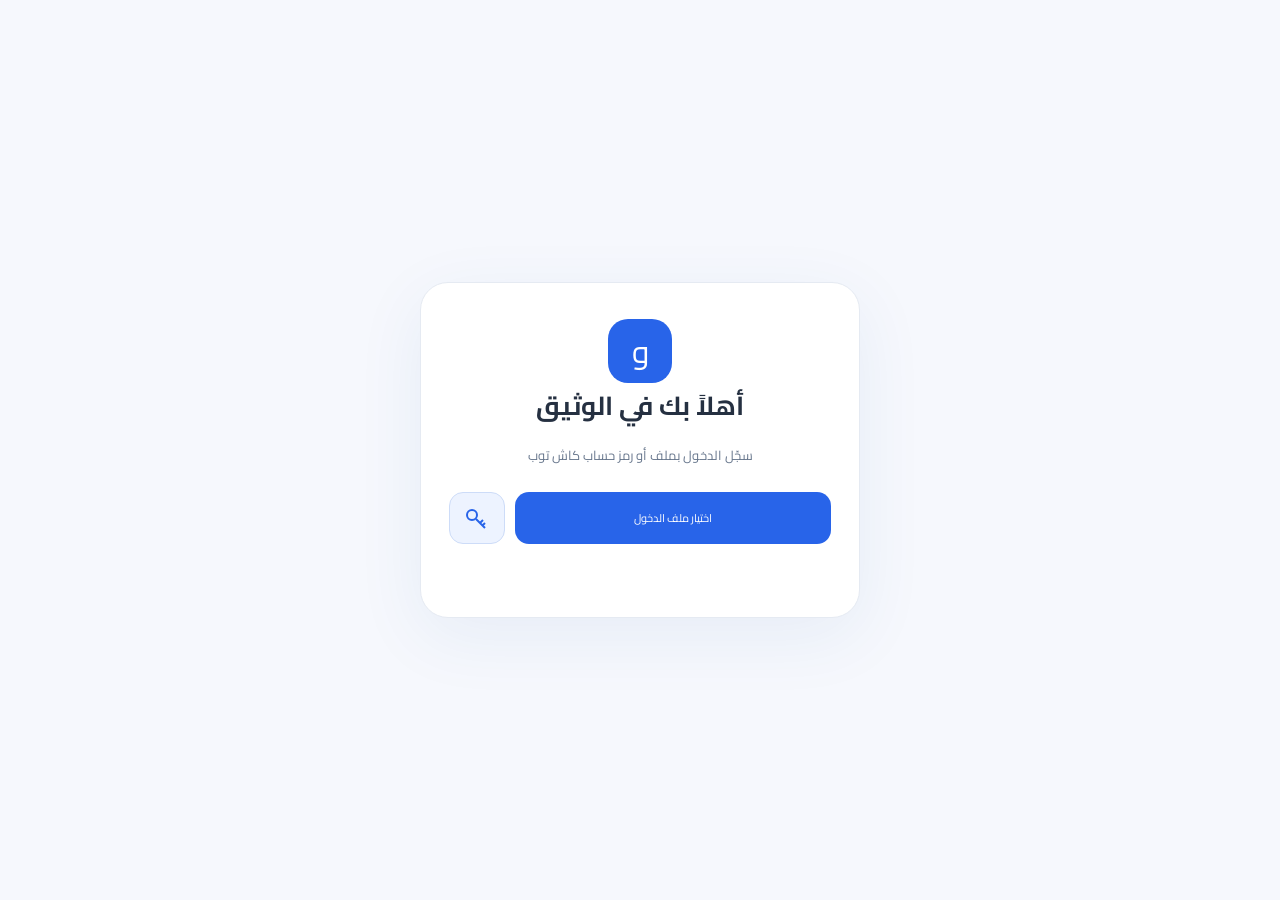
==== index.html @ d3512f2b "Add files via upload" ====
<!doctype html><html lang="ar" dir="rtl"><head><meta charset="utf-8"><meta name="viewport" content="width=device-width,initial-scale=1,viewport-fit=cover"><meta name="theme-color" content="#2864e9"><title>الوثيق | برنامج المحاسبة</title><link rel="manifest" href="manifest.webmanifest"><link rel="icon" href="icon.svg"><link rel="stylesheet" href="style.css"><link rel="stylesheet" href="android.css"><link rel="stylesheet" href="enhancements.css"><link rel="stylesheet" href="business.css"><link rel="stylesheet" href="native.css"><link rel="stylesheet" href="teal.css"><link rel="stylesheet" href="polish.css"><link rel="stylesheet" href="v18.css"><link rel="stylesheet" href="v19.css"><link rel="stylesheet" href="v20.css"><link rel="stylesheet" href="v21.css"><link rel="stylesheet" href="v22.css"><link rel="stylesheet" href="v23.css"><link rel="stylesheet" href="v24.css"><link rel="stylesheet" href="v25.css"><link rel="stylesheet" href="v26.css"><link rel="stylesheet" href="v27.css"><link rel="stylesheet" href="v28.css"><link rel="stylesheet" href="v29.css"><link rel="stylesheet" href="v30.css"><link rel="stylesheet" href="v31.css"><link rel="stylesheet" href="v32.css"><link rel="stylesheet" href="v33.css"><link rel="stylesheet" href="v34.css"><link rel="stylesheet" href="v35.css"><link rel="stylesheet" href="v36.css"><link rel="stylesheet" href="v37.css"></head><body><aside id="sidebar"><a class="brand" href="#dashboard"><span class="brand-icon">و</span><span>الوثيق<small>إدارة الأعمال والمحاسبة</small></span></a><div class="workspace"><span class="avatar">و</span><div id="companyLabel"></div><span class="dot"></span></div><nav id="nav"></nav><div class="sidebar-foot">نسخة متزامنة <b>3.7</b><small>حفظ محلي ومزامنة مع الشركة</small></div></aside><div id="veil"></div><main><header><div><button class="icon-btn mobile" id="menuBtn" aria-label="القائمة">☰</button><span class="breadcrumb">مساحة العمل / <b id="crumb">الرئيسية</b></span></div><div class="header-tools"><span id="storageState" class="status"></span><button id="themeBtn" class="icon-btn" title="تغيير المظهر">◐</button><button id="quickBtn" class="primary">＋ عملية جديدة</button><span class="avatar">م</span></div></header><div id="content"><div class="w24-start-loading" role="status"><span class="w24-loading-circle"><i></i></span><span>جاري التحميل...</span></div></div><footer>الوثيق ERP <span>محاسبة واضحة. أعمال منظّمة.</span></footer></main><nav id="bottomNav"></nav><section id="modal" class="app-page" hidden aria-label="صفحة العملية"><form id="modalForm"><div class="modal-head"><button type="button" id="closeModal" class="icon-btn" aria-label="رجوع"><svg viewBox="0 0 24 24"><path d="M4 12h16m-7-7 7 7-7 7"/></svg></button><div><small id="modalSub">إدارة الأعمال</small><h2 id="modalTitle"></h2></div><button id="submitModal" class="primary" type="submit">حفظ</button></div><div id="modalError" role="alert"></div><div id="modalBody"></div><div class="modal-foot"><button type="button" id="cancelModal">رجوع</button></div></form></section><section id="choicePage" class="choice-page" hidden><div class="choice-head"><button type="button" id="choiceBack" aria-label="رجوع">→</button><h2 id="choiceTitle">اختر</h2></div><div class="choice-search"><input id="choiceSearch" placeholder="ابحث هنا…" autocomplete="off"></div><div id="choiceItems" role="listbox"></div></section><div id="busyIndicator" hidden role="status"><span class="loading-ring"></span><span id="busyLabel">جاري الحفظ</span></div><div id="toast" role="status"></div><section id="printArea"></section><script src="pricing.js"></script><script src="shifts.js"></script><script src="fiscal.js"></script><script src="engine.js"></script><script src="oscar-activation-runtime.js"></script><script src="auth.js"></script><script src="media-config.js"></script><script src="media.js"></script><script src="permissions.js"></script><script src="sync-core.js"></script><script src="sync.js"></script><script src="storage.js"></script><script src="export.js"></script><script src="android-shell.js"></script><script src="app.js"></script><script src="android.js"></script><script src="xlsx.full.min.js"></script><script src="import-core.js"></script><script src="enhancements.js"></script><script src="business.js"></script><script src="native.js"></script><script src="teal.js"></script><script src="polish.js"></script><script src="v17.js"></script><script src="v18.js"></script><script src="v19.js"></script><script src="v20.js"></script><script src="v21.js"></script><script src="v22.js"></script><script src="v23.js"></script><script src="v24.js"></script><script src="v25.js"></script><script src="v26.js"></script><script src="v27.js"></script><script src="v28-ui.js"></script><script src="v28-print.js"></script><script src="v28-xlsx.js"></script><script src="v29.js"></script><script src="coa.js"></script><script src="v30.js"></script><script src="v31.js"></script><script src="v32.js"></script><script src="v33.js"></script><script src="v34.js"></script><script src="v35.js"></script><script src="v36.js"></script><script src="v37.js"></script></body></html>
---- style.css ----
@font-face{font-family:Cairo;src:url('cairo.ttf') format('truetype');font-display:swap}*{box-sizing:border-box} :root{--bg:#f5f6fa;--panel:#fff;--text:#19233d;--muted:#7b8397;--line:#e9ecf3;--primary:#5145cd;--soft:#eeecff;--green:#118576;--red:#c34660;--shadow:0 10px 36px #1b255009}body{margin:0;background:var(--bg);color:var(--text);font:13px Cairo,Arial,sans-serif}body.dark{--bg:#101624;--panel:#1a2234;--text:#e4e9f5;--muted:#9aa7bf;--line:#2b3548;--soft:#2a2750;--shadow:none}button,input,select,textarea{font:inherit}button,a{touch-action:manipulation}button{cursor:pointer;border:1px solid var(--line);background:var(--panel);color:var(--text);padding:9px 16px;border-radius:9px;transition:background .15s}button:hover{border-color:#aaa5e3;background:var(--soft)}button:disabled{opacity:.5;cursor:wait}.primary{background:var(--primary);border-color:var(--primary);color:white;font-weight:700}.primary:hover{background:#4033b6;color:#fff}.danger{color:var(--red)}.icon-btn{padding:7px 11px;background:transparent}.mobile{display:none}a{color:inherit;text-decoration:none}aside{position:fixed;right:0;top:0;bottom:0;width:240px;background:var(--panel);border-left:1px solid var(--line);z-index:30;display:flex;flex-direction:column}.brand{display:flex;align-items:center;gap:11px;padding:25px 25px 20px;font-size:27px;font-weight:900;color:var(--primary);line-height:1.5}.brand small{font-size:10px;color:var(--muted);display:block;font-weight:500}.brand-icon{width:43px;height:43px;display:grid;place-items:center;border-radius:14px;background:var(--primary);color:#fff;box-shadow:0 5px 12px #5145cd33}.workspace{display:flex;align-items:center;gap:10px;background:var(--bg);padding:12px;margin:0 16px 16px;border-radius:10px}.workspace small{display:block;font-size:10px;color:var(--muted)}.avatar{width:33px;height:33px;border-radius:10px;display:inline-grid;place-items:center;flex-shrink:0;background:var(--soft);color:var(--primary);font-weight:800}.dot{width:7px;height:7px;background:#16a085;border-radius:50%;margin-right:auto}#nav{overflow:auto;flex:1;padding:0 14px 18px}#nav .group{font-size:10px;color:var(--muted);padding:15px 13px 5px}#nav a{display:flex;align-items:center;gap:11px;padding:9px 13px;margin:3px 0;border-radius:9px;color:var(--muted);font-weight:600}#nav a:hover,#nav a.active{background:var(--soft);color:var(--primary)}svg.ico{width:19px;height:19px;stroke:currentColor;fill:none;stroke-width:1.7;stroke-linecap:round;stroke-linejoin:round;flex-shrink:0}.sidebar-foot{padding:14px 24px;border-top:1px solid var(--line);font-size:11px}.sidebar-foot small{display:block;color:var(--muted);font-size:9px}.sidebar-foot b{float:left;color:var(--primary)}main{margin-right:240px}header{height:78px;border-bottom:1px solid var(--line);background:var(--panel);display:flex;align-items:center;justify-content:space-between;padding:0 30px;gap:12px;position:sticky;top:0;z-index:15}.breadcrumb{color:var(--muted);font-size:11px}.breadcrumb b{color:var(--text)}.header-tools{display:flex;align-items:center;gap:13px}.status{font-size:10px;background:#e9f8f1;color:#197f66;padding:4px 10px;border-radius:20px}#content{padding:28px 30px;max-width:1700px;margin:auto;min-height:calc(100vh - 135px)}h1{font-size:25px;margin:0 0 4px;line-height:1.8}h2{font-size:17px;margin:0}h3{font-size:14px;margin:0}p{line-height:1.9}.muted,small{color:var(--muted)}.page-head{display:flex;justify-content:space-between;align-items:center;gap:15px;margin-bottom:24px}.page-head p{color:var(--muted);margin:0;font-size:12px}.page-head .actions{display:flex;gap:8px}.welcome{background:linear-gradient(115deg,#edeaff,var(--panel) 60%);padding:26px 28px;border:1px solid var(--line);border-radius:15px;margin-bottom:22px;display:flex;align-items:center;justify-content:space-between}.welcome h2{font-size:22px}.welcome p{color:var(--muted);margin:6px 0 15px}.welcome .orb{width:100px;height:100px;border-radius:28px;transform:rotate(-12deg);background:linear-gradient(135deg,#7566e6,#4635b0);display:grid;place-items:center;color:#fff;box-shadow:12px 12px 0 #5145cd13;font-size:54px;margin:10px 20px}.stats{display:grid;grid-template-columns:repeat(4,minmax(0,1fr));gap:16px;margin-bottom:22px}.stat{background:var(--panel);border:1px solid var(--line);border-radius:13px;padding:18px;box-shadow:var(--shadow)}.stat .stat-top{display:flex;align-items:center;justify-content:space-between;color:var(--muted);font-size:11px}.stat .stat-icon{background:var(--soft);color:var(--primary);padding:8px;border-radius:10px;display:flex}.stat strong{font-size:25px;display:block;margin-top:7px;direction:ltr;text-align:right;letter-spacing:-.6px}.stat small{font-size:10px}.green{color:var(--green)}.red{color:var(--red)}.grid-two{display:grid;grid-template-columns:1.65fr 1fr;gap:18px;margin-bottom:20px}.panel{background:var(--panel);border:1px solid var(--line);border-radius:13px;padding:20px;box-shadow:var(--shadow);min-width:0}.panel-title{display:flex;align-items:center;justify-content:space-between;margin-bottom:18px}.panel-title small{font-size:10px}.bars{height:190px;display:flex;align-items:flex-end;justify-content:space-around;gap:12px;direction:ltr;border-bottom:1px solid var(--line);padding-top:30px}.bar-col{height:100%;flex:1;display:flex;flex-direction:column;justify-content:flex-end;align-items:center;gap:8px;position:relative}.bar{width:70%;max-width:45px;background:linear-gradient(#9489ef,#5547cf);border-radius:5px 5px 0 0;min-height:2px}.bar-col small{position:absolute;bottom:-24px;font-size:9px}.chart-panel{padding-bottom:42px}.quick-grid{display:grid;grid-template-columns:repeat(3,1fr);gap:10px}.quick-grid button{display:flex;align-items:center;flex-direction:column;gap:9px;padding:15px 6px;font-size:11px}.quick-grid svg{color:var(--primary);width:24px;height:24px}.toolbar{display:flex;gap:10px;align-items:center;flex-wrap:wrap;margin-bottom:18px}.toolbar input{max-width:320px;flex:1}.toolbar select{max-width:220px}.toolbar .spacer{flex:1}.table-wrap{overflow-x:auto;max-width:100%}table{width:100%;border-collapse:collapse;text-align:right;white-space:nowrap;font-size:12px}th{background:var(--bg);font-size:10px;color:var(--muted);font-weight:600;padding:12px 14px}td{padding:12px 14px;border-bottom:1px solid var(--line)}tr:last-child td{border:0}tbody tr:hover{background:var(--bg)}td button{padding:4px 9px;font-size:10px}.badge{display:inline-block;background:var(--soft);color:var(--primary);font-size:10px;border-radius:5px;padding:3px 8px}.badge.good{background:#e8f7ef;color:#188366}.badge.bad{background:#fbeaf0;color:#b63c5d}.empty{text-align:center;padding:42px 20px;color:var(--muted)}.empty .empty-icon{font-size:32px;margin-bottom:8px;color:var(--primary)}.pager{display:flex;align-items:center;justify-content:space-between;padding-top:18px;color:var(--muted);font-size:10px}.pager>div{display:flex;gap:5px}input,select,textarea{width:100%;border:1px solid var(--line);background:var(--panel);color:var(--text);border-radius:8px;padding:10px 12px;min-width:0;outline:none}input:focus,select:focus,textarea:focus{border-color:var(--primary);box-shadow:0 0 0 3px #5145cd15}input[type=checkbox]{width:auto}label{display:flex;flex-direction:column;gap:6px;font-size:11px;color:var(--muted)}.form-grid{display:grid;grid-template-columns:repeat(2,minmax(0,1fr));gap:16px}.form-grid .full{grid-column:1/-1}.form-grid .hint{font-size:10px;color:var(--muted)}.section-label{margin:22px 0 12px;font-size:12px;font-weight:800}.notice{border:1px solid #e7dbb1;border-radius:9px;padding:13px 16px;color:#8b692a;background:#fffcf1;font-size:11px;line-height:1.9;margin-bottom:15px}.dark .notice{background:#332e22;color:#dac58c}dialog{border:1px solid var(--line);border-radius:16px;background:var(--panel);color:var(--text);padding:0;width:min(900px,95vw);max-height:92dvh;box-shadow:0 24px 90px #0003}dialog::backdrop{background:#18203b88;backdrop-filter:blur(4px)}#modalForm{display:flex;flex-direction:column;max-height:90dvh}.modal-head{display:flex;align-items:center;justify-content:space-between;padding:18px 24px;border-bottom:1px solid var(--line)}.modal-head small{font-size:10px;color:var(--primary)}#modalBody{overflow:auto;padding:22px 24px;flex:1}.modal-foot{display:flex;justify-content:flex-end;gap:9px;padding:16px 24px;border-top:1px solid var(--line);background:var(--panel)}#modalError{color:var(--red);padding:0 24px;font-size:12px}#toast{position:fixed;bottom:28px;left:28px;z-index:100;background:#1b2d49;color:white;padding:12px 23px;border-radius:10px;box-shadow:0 7px 30px #0002;display:none;max-width:85vw}.line-row{display:grid;grid-template-columns:2fr 1fr .8fr 1fr 1fr 36px;gap:7px;align-items:end;border-bottom:1px solid var(--line);padding:10px 0}.line-row input,.line-row select{padding:8px 6px;font-size:11px}.line-row label{font-size:9px}.summary{display:flex;gap:18px;padding:16px;border-radius:10px;background:var(--bg);margin-top:16px;flex-wrap:wrap}.summary strong{font-size:19px;color:var(--primary)}.summary span{display:block;font-size:10px;color:var(--muted)}.pos{display:grid;grid-template-columns:minmax(0,1fr) 370px;gap:18px;align-items:start}.products{display:grid;grid-template-columns:repeat(4,minmax(0,1fr));gap:12px}.product{padding:14px 9px;text-align:right;border-radius:12px;position:relative;overflow:hidden;min-height:140px}.product .product-icon{height:57px;display:grid;place-items:center;font-size:29px;background:var(--bg);border-radius:8px;margin-bottom:9px;color:var(--primary)}.product b{display:block;font-size:11px}.product strong{display:block;font-size:14px;color:var(--primary)}.cart{position:sticky;top:94px;padding:18px}.cart-list{max-height:43vh;overflow:auto}.cart-item{padding:12px 0;border-bottom:1px solid var(--line)}.cart-item>div{display:flex;align-items:center;gap:6px;margin-top:8px}.cart-item select{flex:1;padding:5px;font-size:10px}.cart-item input{width:64px;padding:5px;font-size:10px}.cart-total{display:flex;justify-content:space-between;margin:12px 0;font-size:18px;font-weight:800}.cart .primary{width:100%}.tabs{display:flex;gap:8px;overflow-x:auto;margin-bottom:17px;padding:2px}.tabs button{white-space:nowrap;font-size:11px}.tabs button.active{background:var(--primary);color:white}.list-item{display:flex;gap:12px;justify-content:space-between;border-bottom:1px solid var(--line);padding:13px 0}.list-item:last-child{border:0}.list-item small{display:block;font-size:10px}.report-grid{display:grid;grid-template-columns:repeat(3,1fr);gap:14px}.report-card{padding:20px;text-align:right;display:flex;flex-direction:column;gap:8px}.report-card svg{color:var(--primary)}footer{display:flex;justify-content:space-between;padding:15px 30px;border-top:1px solid var(--line);font-size:10px;color:var(--muted)}#bottomNav,#printArea{display:none}#veil{display:none}.receipt{max-width:760px;margin:auto}.receipt h1,.receipt .center{text-align:center}.receipt table{white-space:normal}.receipt table th,.receipt table td{padding:8px;border-bottom:1px solid #ccc}.receipt .meta{display:grid;grid-template-columns:1fr 1fr;gap:9px;margin:20px 0}.receipt .totals{margin-top:20px;margin-right:auto;max-width:300px}.receipt .totals>div{display:flex;justify-content:space-between;padding:5px}.receipt h1{font-size:24px}.file-actions{display:flex;gap:8px;flex-wrap:wrap}.metric-line{display:flex;justify-content:space-between;padding:14px 0;border-bottom:1px solid var(--line)}
@media(min-width:1600px){.products{grid-template-columns:repeat(5,1fr)}}@media(max-width:1200px){aside{width:210px}main{margin-right:210px}#content{padding:22px}.stats{gap:10px}.stat{padding:14px}.stat strong{font-size:21px}.products{grid-template-columns:repeat(3,1fr)}.pos{grid-template-columns:1fr 320px}}@media(max-width:900px){aside{transform:translateX(100%);transition:transform .2s;width:250px}body.menu-open aside{transform:none}body.menu-open #veil{display:block;position:fixed;inset:0;background:#10172977;z-index:25}main{margin:0}.mobile{display:inline-block}header{padding:0 16px;height:65px}.header-tools{gap:6px}.header-tools .avatar{display:none}.breadcrumb{font-size:10px}#content{padding:20px 16px 80px}.stats{grid-template-columns:repeat(2,1fr)}.grid-two{grid-template-columns:1fr}.pos{grid-template-columns:1fr 330px}.welcome{padding:20px}.welcome .orb{width:75px;height:75px;font-size:42px}.report-grid{grid-template-columns:repeat(2,1fr)}#bottomNav{display:flex;position:fixed;bottom:0;right:0;left:0;z-index:20;background:var(--panel);border-top:1px solid var(--line);padding:8px 0 max(8px,env(safe-area-inset-bottom));justify-content:space-around}#bottomNav a{display:flex;flex-direction:column;align-items:center;gap:2px;font-size:9px;color:var(--muted)}#bottomNav a.active{color:var(--primary)}footer{display:none}}@media(max-width:650px){h1{font-size:21px}.page-head{align-items:flex-start;margin-bottom:18px}.page-head p{font-size:10px}.page-head .actions button{font-size:10px;padding:8px}.status{display:none}#quickBtn{font-size:10px;padding:7px 10px}.welcome .orb{display:none}.welcome h2{font-size:19px}.welcome p{font-size:11px}.stat{padding:13px}.stat strong{font-size:23px}.stat .stat-top{font-size:10px}.stat small{font-size:9px}.panel{padding:15px}.toolbar{gap:6px}.toolbar input{min-width:140px}.toolbar button{padding:8px 10px;font-size:11px}.pos{display:flex;flex-direction:column}.pos>div{width:100%}.cart{position:static;width:100%}.cart-list{max-height:none}.products{grid-template-columns:repeat(3,1fr);gap:8px}.product{min-height:125px;padding:9px}.product b{font-size:10px}.product .product-icon{height:45px}.line-row{grid-template-columns:1fr 1fr 1fr}.line-row label:first-child{grid-column:span 2}.form-grid{gap:12px}.modal-head{padding:14px 16px}#modalBody{padding:16px}.modal-foot{padding:12px 16px}dialog{width:100vw;max-width:100vw;height:96dvh;max-height:96dvh;border-radius:16px 16px 0 0;margin:auto 0 0}#modalForm{max-height:96dvh;height:100%}.report-grid{gap:8px}.report-card{padding:15px;font-size:11px}.header-tools{gap:3px}#toast{bottom:78px;left:12px}.summary{gap:12px}.summary strong{font-size:16px}.receipt .meta{font-size:10px}.welcome{margin-bottom:16px}}
@media print{body>*{display:none!important}body #printArea{display:block!important;background:white;color:black;font-family:Arial,sans-serif}#printArea .receipt{width:100%;max-width:100%;font-size:11px}#printArea th{background:white;color:black}#printArea td,#printArea th{padding:4px 2px;font-size:10px}.receipt .meta{font-size:10px}.receipt h1{font-size:18px}*{box-shadow:none!important}table{page-break-inside:auto}tr{page-break-inside:avoid}thead{display:table-header-group}}
---- android.css ----
/* Android-inspired teal, outlined inputs and page navigation. */
:root{--bg:#f1f7f9;--panel:#fff;--text:#242b30;--muted:#8b969b;--line:#dce6ea;--primary:#08688c;--soft:#e6f1f7;--green:#138d83;--shadow:0 3px 16px #153b4b05}body{font-size:13px}body.dark{--bg:#12212a;--panel:#1a2e39;--text:#eef7fb;--muted:#9cb2bd;--line:#334d5b;--primary:#4ab0d2;--soft:#234957}button{border-radius:7px}button svg{vertical-align:middle}header{height:78px;border:0;padding:0 22px;background:var(--panel)}header .breadcrumb{font-size:13px;color:var(--primary)}header .breadcrumb b{font-weight:500}header .avatar{display:none}.header-tools{gap:15px}.header-tools #quickBtn{background:transparent;color:var(--primary);border:0;padding:9px}.header-tools #quickBtn svg{width:27px;height:27px}#menuBtn{display:inline-flex;padding:8px;color:var(--primary)}#menuBtn svg{width:27px;height:27px}#themeBtn{border:0;color:var(--primary)}.status{color:var(--primary);background:transparent;border:1px solid #b9d9e5;border-radius:8px}.brand{color:var(--primary)}.brand-icon{background:var(--primary);box-shadow:none;border-radius:10px}.avatar{color:var(--primary)}#moduleTabs{display:flex;align-items:stretch;justify-content:space-around;background:var(--panel);margin:0 18px;border-radius:0 0 17px 17px;box-shadow:0 4px 18px #083b4f04;min-height:80px}#moduleTabs a{flex:1;text-align:center;display:flex;flex-direction:column;align-items:center;justify-content:center;gap:4px;position:relative;font-size:13px;color:var(--text);padding:10px 4px}#moduleTabs a+a:before{content:'';position:absolute;right:0;top:22px;height:34px;border-right:1px solid var(--line)}#moduleTabs svg{width:25px;height:25px}#moduleTabs a.active{color:var(--primary);font-weight:800}#moduleTabs a.active:after{content:'';height:3px;background:var(--primary);position:absolute;bottom:2px;width:45%;border-radius:3px}#content{padding-top:22px}.panel{border:0;box-shadow:none;border-radius:20px;padding:20px}.welcome{background:var(--panel);border:0;border-radius:18px;box-shadow:none}.welcome .orb{background:var(--soft);color:var(--primary);box-shadow:none;transform:none}.welcome .badge{background:var(--bg);color:var(--primary)}.stat{border:0;background:var(--panel);box-shadow:none;border-radius:17px;padding:20px}.stat .stat-icon{background:var(--soft);color:var(--primary);border-radius:13px}.stat strong{font-size:30px}.bar{background:linear-gradient(#83bed1,#08688c)}.page-head h1{font-size:23px}.badge{background:var(--soft);color:var(--primary)}th{background:var(--bg)}td{padding:12px 10px}.tabs{margin-top:10px;gap:15px;border-bottom:1px solid var(--line)}.tabs button{border:0;background:transparent;color:var(--text);border-radius:0;position:relative;padding:12px 8px}.tabs button.active{color:var(--primary);background:transparent}.tabs button.active:after{content:'';height:3px;position:absolute;bottom:0;right:6px;left:6px;background:var(--primary);border-radius:3px}.quick-grid button,.report-card{background:var(--bg);border:0;border-radius:13px}.quick-grid button{flex-direction:row;justify-content:center;font-size:12px;min-height:62px}.toolbar button{display:inline-flex;gap:6px;align-items:center}.toolbar input{background:var(--panel)}.summary{background:var(--bg);border-radius:12px}.primary{background:var(--primary);border-color:var(--primary);color:#fff}.primary:hover{background:#075675;border-color:#075675}.notice{background:#f3f8fb;border-color:#cfe2eb;color:#426775}.dark .notice{background:#213b46;color:#b7dce8}.sidebar-foot{font-size:11px}aside{border:0;box-shadow:-12px 0 45px #001c2b12}#nav a{font-size:13px;color:var(--text);padding:11px 15px}#nav a.active{background:var(--soft);color:var(--primary)}#nav svg{width:24px;height:24px}body.menu-open #nav a{animation:drawerItem .32s both;animation-delay:calc(var(--i)*22ms)}@keyframes drawerItem{from{opacity:0;transform:translateX(28px)}to{opacity:1;transform:translateX(0)}}
/* Full screens replace the former dialog. */
[hidden]{display:none!important}.app-page{position:fixed;inset:0;z-index:45;background:var(--bg);width:100%;height:100dvh;border:0;padding:0;overflow:hidden}.app-page.entering{animation:pageIn .2s ease-out}@keyframes pageIn{from{opacity:.6;transform:translateX(-24px)}to{opacity:1;transform:none}}body.form-open{overflow:hidden}#modalForm{height:100%;max-height:100%;display:flex;flex-direction:column;max-width:1250px;margin:0 auto;background:var(--panel)}.modal-head{padding:13px 20px;min-height:72px;background:var(--primary);color:white;gap:12px;flex-shrink:0;border:0}.modal-head>div{flex:1}.modal-head h2{font-size:19px;font-weight:600}.modal-head #modalSub{display:none}.modal-head button{border:0;background:transparent;color:white;border-radius:7px;display:flex;align-items:center;justify-content:center;min-height:42px}.modal-head #submitModal{background:#ffffff20;padding:8px 20px;font-size:13px;white-space:nowrap}.modal-head #closeModal{padding:7px}.modal-head #closeModal svg{width:27px;height:27px;fill:none;stroke:currentColor;stroke-width:2}.modal-foot{display:none}#modalBody{flex:1;padding:28px;overflow:auto;overscroll-behavior:contain;min-height:0}#modalError:empty{display:none}#modalError{margin:0;padding:10px 20px;background:#fff1f1;border-bottom:1px solid #edcaca;color:#b5314a;flex-shrink:0}body.form-open main,body.form-open #bottomNav,body.form-open aside,body.form-open #veil{visibility:hidden}.android-field{position:relative;display:block;padding-top:6px;margin:7px 0;min-width:0}.field-caption{font-size:11px;color:var(--primary);line-height:1.2;display:table;position:absolute;right:11px;top:0;z-index:2;padding:0 5px;background:var(--panel);max-width:calc(100% - 20px);white-space:nowrap;text-overflow:ellipsis;overflow:hidden}.android-field input,.android-field textarea,.android-field>.select-trigger{border:1px solid #bbc5ca;background:var(--panel);min-height:47px;border-radius:6px;padding:11px 12px;color:var(--text);box-shadow:none;width:100%}.android-field input:focus,.android-field textarea:focus,.select-trigger:focus-visible{border:2px solid var(--primary);outline:none;padding:10px 11px}.android-field input[type=checkbox]{width:23px;min-height:23px;accent-color:var(--primary);margin-top:12px}.form-grid{gap:15px 12px}.android-native-select{position:absolute!important;width:1px!important;height:1px!important;clip:rect(0,0,0,0);clip-path:inset(50%);overflow:hidden;opacity:0;pointer-events:none;min-width:0!important;padding:0!important;border:0!important}.select-trigger{display:flex;align-items:center;justify-content:space-between;gap:5px;min-width:0;text-align:right;max-width:100%;border:1px solid #bdcbd0;padding:9px 12px;border-radius:6px;min-height:42px;font-weight:400}.select-trigger span{overflow:hidden;text-overflow:ellipsis;white-space:nowrap;flex:1}.select-trigger svg{width:17px;height:17px;stroke:var(--primary);stroke-width:1.8;fill:none;flex-shrink:0}.toolbar>.select-trigger{max-width:220px}.choice-page,.scanner-page{position:fixed;inset:0;z-index:65;display:flex;flex-direction:column;background:var(--panel);height:100dvh;animation:pageIn .18s ease-out}.choice-head{display:flex;align-items:center;gap:12px;background:var(--primary);color:white;padding:14px 18px;min-height:68px;flex-shrink:0}.choice-head button{border:0;background:transparent;color:white;padding:4px;font-size:27px;display:flex;align-items:center}.choice-head h2{font-size:18px;font-weight:600}.choice-search{padding:18px;flex-shrink:0}.choice-search input{background:var(--bg);border:0;border-radius:10px;min-height:48px}#choiceItems{overflow:auto;padding:0 18px 25px;flex:1}.choice-option{width:100%;display:flex;justify-content:space-between;align-items:center;text-align:right;border:0;border-bottom:1px solid var(--line);border-radius:0;padding:18px 8px;font-size:15px;min-height:62px}.choice-option.selected{color:var(--primary);background:var(--bg)}.radio-dot{width:21px;height:21px;border:2px solid #aab9c0;border-radius:50%;flex-shrink:0}.selected .radio-dot{border:6px solid var(--primary)}body.choosing,body.scanning{overflow:hidden}#busyIndicator{position:fixed;inset:0;background:#f7fbfbe6;z-index:100;display:flex;align-items:center;justify-content:center;flex-direction:column;gap:18px;color:var(--primary);backdrop-filter:blur(2px)}.loading-ring{display:block;width:44px;height:44px;border:3px solid #cfe3eb;border-top-color:var(--primary);border-right-color:var(--primary);border-radius:50%;animation:spin .8s linear infinite}@keyframes spin{to{transform:rotate(360deg)}}.skeleton{background:linear-gradient(95deg,#e3edf1 15%,#d5e6ed 45%,#e3edf1 75%);background-size:220% 100%;animation:shimmer 1.5s ease-in-out infinite;border-radius:14px}.skeleton.big{height:110px;margin-bottom:25px}.skeleton-tabs{display:flex;gap:12px;margin-bottom:35px}.skeleton-tabs i{height:55px;flex:1}.skeleton.line{height:65px;margin:14px 0}@keyframes shimmer{to{background-position:-220% 0}}
/* Invoice rows stay in one horizontal line; small screens can scroll the row group. */
#invoiceLines,#stockLines,#unitsRows,#journalLines{overflow-x:auto;padding:5px 0 10px;scrollbar-width:thin}.line-row{display:grid;grid-template-columns:minmax(150px,2fr) 100px 85px 95px 95px 34px;align-items:center;gap:8px;min-width:620px;padding:6px 0;border-bottom:1px solid var(--line)}.line-row label:first-child{grid-column:auto}.line-row .android-field{margin:5px 0}.line-row input,.line-row .select-trigger{height:42px;min-height:42px;padding:8px;font-size:12px}.line-row .field-caption{font-size:10px;right:6px}.line-row button:not(.select-trigger){padding:7px}.line-row:nth-child(even){background:var(--bg)}#unitsRows .line-row{grid-template-columns:130px 80px 90px 90px 90px 135px 45px 32px 38px;min-width:900px}#stockLines .line-row{grid-template-columns:minmax(160px,2fr) 100px 100px minmax(140px,1fr) 35px;min-width:610px}#journalLines .line-row{grid-template-columns:minmax(180px,2fr) 160px 100px 100px 35px;min-width:620px}.payment-row{display:grid;grid-template-columns:minmax(150px,1fr) 110px 100px 120px 35px;gap:8px;min-width:590px}.payment-row .select-trigger{max-width:100%}#payments{overflow:auto}.payment-modes{display:flex;gap:7px;margin:18px 0 15px}.payment-modes button{flex:1;padding:9px 6px;min-height:42px;border-radius:8px;color:var(--primary);background:var(--bg);border:1px solid transparent;font-size:12px;font-weight:700}.payment-modes button.active{background:#d7ecfb;border-color:#95c1d6;color:#075c82}.return-row{display:grid;grid-template-columns:minmax(160px,2fr) 1fr 1fr;align-items:center;gap:12px;border-bottom:1px solid var(--line);padding:14px 0}.return-row small{display:block;font-size:10px}.document-choice{position:relative;width:100%;display:flex;flex-direction:column;align-items:flex-start;padding:18px;border:0;border-bottom:1px solid var(--line);border-radius:0;text-align:right}.document-choice span{color:var(--muted);font-size:11px}.document-choice svg{position:absolute;left:12px;top:25px;transform:rotate(180deg)}.delete-page-icon{width:65px;height:65px;border-radius:50%;background:#fff0f2;color:var(--red);display:grid;place-items:center;margin-bottom:22px}.delete-page-icon svg{width:32px;height:32px}.scanner-content{flex:1;overflow:auto;padding:24px;max-width:720px;width:100%;margin:auto}.camera-frame{position:relative;background:#172c37;border-radius:18px;overflow:hidden;aspect-ratio:4/3}.camera-frame video{width:100%;height:100%;object-fit:cover}.scan-reticle{position:absolute;inset:28% 12%;border:2px solid #fff9;border-radius:12px}.scan-reticle:after{content:'';position:absolute;left:0;right:0;top:50%;height:2px;background:#28d2c4;box-shadow:0 0 9px #4ff3df;animation:scanLine 2s ease-in-out infinite alternate}@keyframes scanLine{from{transform:translateY(-35px)}to{transform:translateY(35px)}}#scanMessage{min-height:45px;text-align:center;font-size:12px}.scan-manual{display:grid;gap:15px}.invoice-scan input{max-width:330px}
/* Cashier */
.pos{grid-template-columns:minmax(0,1fr) 370px;gap:18px}.catalog-panel{padding:18px}.pos-search{display:flex;align-items:center;flex:1;background:var(--bg);padding:0 12px;border-radius:9px;min-width:130px}.pos-search svg{color:var(--primary);flex-shrink:0}.pos-search input{border:0;background:transparent!important;padding:12px 8px;width:100%}.category-strip{display:flex;gap:8px;overflow:auto;padding:6px 0 18px}.category-strip button{flex-shrink:0;font-size:11px;border:0;background:var(--bg);border-radius:20px;padding:8px 16px}.category-strip .active{background:var(--primary);color:#fff}.products{grid-template-columns:repeat(4,minmax(0,1fr));gap:12px}.product{padding:0;border:1px solid var(--line);border-radius:14px;min-height:190px;background:var(--panel);display:flex;flex-direction:column;justify-content:flex-start}.product:hover{background:var(--panel);border-color:var(--primary);transform:translateY(-2px)}.product-visual{height:112px;background:var(--bg);display:grid;place-items:center;position:relative;width:100%;overflow:hidden}.product-visual img{width:100%;height:100%;object-fit:contain;padding:6px}.package-art{display:grid;place-items:center;width:62px;height:62px;background:#e0edf2;border-radius:14px;color:var(--primary)}.package-art svg{width:39px;height:39px;stroke-width:1.4}.stock-pill{position:absolute;top:7px;right:7px;background:#fffddd;color:var(--primary);padding:2px 7px;border-radius:7px;font-size:9px}.stock-pill.empty-stock{color:#a55662}.product-add{position:absolute;bottom:7px;left:8px;background:var(--primary);color:white;width:25px;height:25px;border-radius:50%;font-size:19px;line-height:24px;text-align:center}.product-detail{padding:10px 11px;width:100%}.product-detail b{font-size:12px;line-height:1.7;display:-webkit-box;-webkit-line-clamp:2;-webkit-box-orient:vertical;overflow:hidden;min-height:38px}.product-unit{color:var(--muted);font-size:10px}.product-detail strong{font-size:16px;margin-top:2px}.cart{top:92px;border-radius:18px}.cart-name{display:flex;justify-content:space-between;align-items:center;margin:0!important}.cart-name b{font-size:12px}.cart-name button{border:0;color:var(--red);padding:3px}.cart-name svg{width:16px;height:16px}.cart-controls{display:grid!important;grid-template-columns:minmax(75px,1.2fr) 55px 65px 65px;gap:5px!important}.cart-controls input{width:100%!important;height:35px}.cart-controls .select-trigger{height:35px;min-height:35px;font-size:10px;padding:4px}.cart-controls b{font-size:11px;text-align:left}.cart-list{max-height:36vh}.pos-payment-fields{display:grid;grid-template-columns:1fr 1fr;gap:10px;margin-top:14px}.pos-payment-fields .select-trigger{font-size:11px;padding:9px;min-height:43px}.cart-total{font-size:17px;align-items:center}.cart-total strong{font-size:23px;color:var(--primary)}.cart-total small{font-size:10px;font-weight:400}.cart-tax{display:flex;justify-content:space-between;color:var(--muted);font-size:11px}.checkout{display:flex;align-items:center;justify-content:center;gap:9px;min-height:48px}.cart .file-actions{margin-top:10px}.cart .file-actions button{flex:1;border:0;background:var(--bg);font-size:11px}#toast{z-index:120}#bottomNav button{border:0;background:transparent;color:var(--text);padding:5px 18px}#bottomNav svg{width:27px;height:27px}#bottomNav .home-pill{width:46px;height:46px;border-radius:50%;background:#d6e9f7;color:var(--primary);border:1px solid #aac6d7;display:grid;place-items:center}
@media(max-width:1250px){.products{grid-template-columns:repeat(3,minmax(0,1fr))}.pos{grid-template-columns:1fr 340px}}@media(max-width:900px){aside{width:min(80vw,340px);top:10px;bottom:10px;right:10px;border-radius:23px;transform:translateX(calc(100% + 20px));transition:transform .28s cubic-bezier(.2,.8,.2,1)}body.menu-open aside{transform:translateX(0)}body.menu-open #veil{background:#0008}.brand{padding:25px 23px;font-size:25px}.workspace{background:transparent;border-bottom:1px solid var(--line);border-radius:0;padding-bottom:20px}.workspace .avatar{border-radius:50%;width:40px;height:40px}#nav .group{font-size:10px;padding-top:17px}#nav a{padding:13px 18px;font-size:14px}#content{padding:21px 14px 88px}header{padding:0 14px;height:73px}.header-tools{gap:10px}.breadcrumb{font-size:11px!important}#moduleTabs{margin:0 12px;min-height:79px}#bottomNav{padding:8px 20px max(8px,env(safe-area-inset-bottom));height:68px;align-items:center;justify-content:space-between}.pos{grid-template-columns:1fr 320px}.page-head .actions{flex-wrap:wrap;justify-content:flex-end}.stats{gap:12px}.stat{padding:17px}.stat strong{font-size:28px}.welcome{padding:20px}.panel{padding:17px}#modalBody{padding:24px 18px}.modal-head{min-height:69px;padding:12px 15px}.modal-head h2{font-size:18px}}@media(max-width:650px){.stats{grid-template-columns:1fr 1fr}.stat .stat-top{font-size:11px}.stat strong{font-size:25px}.stat small{font-size:9px}.quick-grid{grid-template-columns:1fr 1fr}.quick-grid button{min-height:59px}.page-head{align-items:center;gap:8px}.page-head h1{font-size:20px}.page-head .actions button{padding:7px;font-size:10px}.page-head p{font-size:10px}.welcome .orb{display:none}.pos{display:flex;flex-direction:column}.catalog-panel{padding:12px;width:100%}.products{grid-template-columns:repeat(3,minmax(0,1fr));gap:8px}.product{min-height:165px;border-radius:11px}.product-visual{height:88px}.product-detail{padding:8px}.product-detail b{font-size:10px;min-height:34px}.product-detail strong{font-size:14px}.package-art{width:46px;height:46px;border-radius:12px}.package-art svg{width:30px;height:30px}.stock-pill{font-size:8px;top:4px;right:4px}.product-add{width:22px;height:22px;line-height:21px;left:5px;bottom:5px}.cart{position:static;width:100%;padding:17px}.cart-list{max-height:320px}.cart-controls{grid-template-columns:minmax(90px,1fr) 60px 70px 70px}.pos-search{min-width:170px}.catalog-panel>.toolbar>.select-trigger{max-width:125px;font-size:10px}.toolbar{flex-wrap:wrap}.form-grid{gap:13px 9px}.modal-head #submitModal{padding:8px 11px;font-size:12px}.modal-head h2{font-size:16px}.android-field input,.android-field>.select-trigger{font-size:12px}.return-row{grid-template-columns:minmax(115px,1.5fr) 1fr 70px;gap:8px}.return-row b{font-size:11px}.return-row small{font-size:9px}.receipt .meta{font-size:10px}.report-card{font-size:12px}.app-page{inset:0}#modalBody{padding:22px 13px 40px}.invoice-scan{gap:5px}.invoice-scan input{max-width:none;flex:1;min-width:150px}.scanner-content{padding:18px}.choice-head h2{font-size:17px}#choiceItems{padding:0 13px 30px}.choice-option{font-size:14px}.header-tools #quickBtn svg{width:25px;height:25px}}
@media(prefers-reduced-motion:reduce){*,*:before,*:after{animation:none!important;transition:none!important;scroll-behavior:auto!important}}
@media print{body #modal,body #choicePage,body #scannerPage,body #busyIndicator{display:none!important}body #printArea{visibility:visible!important}}
.top-brand{display:flex;align-items:center;gap:3px;color:var(--primary);font-size:15px}.top-brand svg{width:30px;height:30px}.header-spinner{display:block;width:23px;height:23px;border:2px solid #cfe3eb;border-top-color:var(--primary);border-radius:50%;animation:spin .8s linear infinite}#headerSearch{color:var(--primary);border:0}.status:has(.header-spinner){border:0;padding:0}.modal-head,.choice-head{padding-top:max(13px,env(safe-area-inset-top))}@media(max-width:650px){.header-tools{gap:3px}.header-tools .top-brand b{display:none}#themeBtn{padding:6px}.breadcrumb{max-width:135px;overflow:hidden;text-overflow:ellipsis;white-space:nowrap;display:inline-block;vertical-align:middle}.header-tools .status{display:none}}
.stock-pill{background:#ffffffed}.pos-route .page-head{margin-bottom:15px}.pos-route .page-head h1{color:var(--primary)}
---- enhancements.css ----
#choicePage{background:#0005;animation:none;display:block;backdrop-filter:none}.choice-card{position:absolute;display:flex;flex-direction:column;background:var(--panel);border-radius:9px;box-shadow:0 8px 24px #0004;overflow:hidden;animation:popupIn .15s ease-out}.choice-card .choice-head{background:var(--panel);color:var(--primary);min-height:48px;padding:10px 14px;border-bottom:1px solid var(--line)}.choice-card .choice-head h2{font-size:14px}.choice-card .choice-head button{color:var(--primary);padding:0}.choice-card .choice-search{padding:9px 12px}.choice-card .choice-search input{min-height:39px;font-size:12px;border-radius:6px}.choice-card #choiceItems{padding:0;overflow:auto}.choice-card .choice-option{padding:16px 19px;font-size:14px;min-height:54px}.choice-card .radio-dot{width:17px;height:17px}.choice-card .selected .radio-dot{border-width:5px}@keyframes popupIn{from{transform:translateY(-5px) scale(.98);opacity:0}to{transform:none;opacity:1}}#calendarPopup{position:fixed;inset:0;z-index:80;background:#0006;display:flex;align-items:center;justify-content:center;padding:18px}body.calendar-open{overflow:hidden}.calendar-card{background:var(--panel);border-radius:17px;width:min(400px,100%);max-height:90dvh;overflow:auto;padding:20px 17px;box-shadow:0 12px 40px #0003;animation:popupIn .16s ease-out}#calendarHeader{display:flex;flex-direction:row-reverse;align-items:center;gap:7px;margin-bottom:19px}#calendarHeader button{border:0;background:transparent;font-size:30px;padding:0 12px;color:var(--muted)}#calendarHeader #monthHeading{font-size:17px;color:var(--text);margin-left:auto;padding:7px;font-weight:500}.calendar-week,.calendar-days{display:grid;grid-template-columns:repeat(7,minmax(0,1fr));gap:8px 2px;text-align:center;direction:rtl}.calendar-week{color:var(--muted);font-size:13px;margin-bottom:10px}.calendar-days button{border:1px solid transparent;background:transparent;aspect-ratio:1;max-width:44px;justify-self:center;width:100%;border-radius:50%;padding:0;font-size:15px;display:grid;place-items:center}.calendar-days button.today{border-color:var(--primary);color:var(--primary)}.calendar-days button.selected{background:var(--primary);color:#fff}.calendar-days button:disabled{opacity:.25}.calendar-actions{display:flex;gap:9px;margin-top:25px;align-items:center;flex-direction:row-reverse}.calendar-actions span{flex:1}.calendar-actions button{border:0;background:transparent;color:var(--primary);padding:8px;font-size:13px}.calendar-actions button:disabled{color:var(--muted)}.calendar-months{display:grid;grid-template-columns:repeat(3,1fr);gap:10px}.calendar-months button{border:0;background:var(--bg)}.calendar-months .selected{background:var(--primary);color:white}.year-control{display:flex;align-items:center;gap:15px;margin-bottom:17px}.year-control input{text-align:center}.calendar-source{position:absolute!important;width:1px!important;height:1px!important;opacity:0;clip-path:inset(50%);pointer-events:none;padding:0!important;min-height:0!important}.date-trigger{width:100%;border:1px solid #bbc5ca;display:flex;justify-content:space-between;align-items:center;gap:7px;min-height:47px;padding:10px 12px;border-radius:6px;color:var(--text);font-size:12px}.date-trigger svg{color:var(--primary);width:20px}.tool-icon{color:var(--primary)!important;min-height:39px;min-width:39px;padding:7px!important;border:0!important;background:transparent!important}.tool-icon svg{width:25px!important;height:25px!important;stroke-width:1.8}.import-tools{margin-bottom:10px}.import-intro{text-align:center;background:var(--bg);padding:20px;border-radius:14px;margin-bottom:20px}.import-intro>svg{width:60px;height:60px;color:var(--primary)}.import-intro p{font-size:12px;color:var(--muted)}.mapping-grid{display:grid;grid-template-columns:repeat(3,minmax(0,1fr));gap:14px;margin:18px 0}.health-state{text-align:center;padding:22px;background:#edf8f4;border-radius:14px;color:#12765d;margin-bottom:20px}.health-state>svg{width:55px;height:55px}.health-state.failed{background:#fff0f2;color:#a4334c}#headerMore{color:var(--primary);border:0;padding:7px}#headerMore svg{stroke-width:3.7;stroke-linecap:round}.header-tools{gap:6px}.voucher-balance strong{font-size:18px}.android-field input::placeholder{color:#a4adb3;font-size:11px}.line-row>button:not(.select-trigger){color:var(--red)}@media(max-width:650px){.mapping-grid{grid-template-columns:1fr 1fr}.calendar-card{width:min(350px,100%);padding:18px 14px}.calendar-days button{font-size:14px}.header-tools{gap:0}.header-tools .icon-btn{padding:6px}#themeBtn{display:none}.calendar-actions{gap:1px}.calendar-actions button{font-size:12px}.date-trigger{font-size:11px}.choice-card .choice-option{font-size:13px}}@media print{#calendarPopup{display:none!important}}
---- business.css ----
/* Android motion, full-width cashier tabs, and print-specific layouts. */
#bottomNav{display:flex!important;position:fixed;bottom:0;left:0;right:250px;z-index:25;background:var(--panel);border-top:1px solid var(--line);height:auto;min-height:66px;padding:6px 10px max(6px,env(safe-area-inset-bottom));justify-content:space-around;gap:4px}#bottomNav a{display:flex!important;flex:1;flex-direction:column;align-items:center;justify-content:center;gap:2px;min-height:48px;border-radius:12px;color:var(--muted);font-size:10px;line-height:1.6;text-decoration:none}#bottomNav a.active{background:#dceef5;color:var(--primary)}#bottomNav a svg{display:block!important;width:23px;height:23px}#content{padding-bottom:95px}footer{margin-bottom:70px}.cashier-tabs{display:flex;background:var(--panel);border-radius:15px;overflow:hidden;margin-bottom:17px;border:1px solid var(--line);position:sticky;top:75px;z-index:10}.cashier-tabs button{flex:1;border:0;border-radius:0;display:flex;align-items:center;justify-content:center;gap:9px;min-height:58px;background:transparent;border-bottom:3px solid transparent}.cashier-tabs button.active{color:var(--primary);background:#eef7fa;border-bottom-color:var(--primary)}.cashier-tabs b{font-size:11px;border-radius:20px;background:#d6e8f1;padding:1px 8px}.pos{display:block!important}.pos[data-pane=products]>.cart,.pos[data-pane=payment]>.catalog-panel{display:none!important}.pos>.panel{animation:tabSlide .24s ease-out;width:100%;position:static}.pos .cart{max-width:100%;}.pos .cart-list{max-height:none}.pos .products{grid-template-columns:repeat(auto-fill,minmax(140px,1fr))}.pos .cart-controls{grid-template-columns:minmax(100px,1fr) minmax(60px,.4fr) minmax(80px,.5fr) minmax(80px,.5fr)}.pos .cart-item{border-bottom:1px solid var(--line);padding:10px}.pos .cart-item:nth-child(even){background:var(--bg)}.pos .cart-name b{font-size:14px}.installment-mode{width:100%;margin-bottom:15px;display:flex;align-items:center;justify-content:center;gap:8px}.installment-mode.active{background:var(--primary);color:#fff}#installmentFields{margin:20px 0;padding:18px;background:var(--bg);border-radius:12px}#installmentFields[hidden]{display:none!important}.route-enter{animation:tabSlide .25s ease-out}#moduleTabs a{transition:background .2s,color .2s,transform .2s}#moduleTabs a:active{transform:scale(.96)}#submitModal{display:flex;gap:7px;align-items:center}.statement-detail{max-width:320px;white-space:normal;line-height:1.5}.statement-detail small{display:block;font-size:10px;color:var(--muted)}.scan-basket{border-radius:12px;padding:15px;background:var(--bg);font-weight:700;color:var(--primary)}#scanCount{margin-inline-start:auto;background:#fff2;border-radius:20px;padding:4px 12px}.report-brand{display:flex;align-items:center;gap:15px;border-bottom:2px solid var(--primary);padding:12px 0 18px;margin-bottom:15px}.report-brand h1{font-size:23px;margin:0}.report-brand p{margin:2px 0;font-size:11px}.report-title{margin-inline-start:auto;text-align:left}.report-title h2{font-size:17px;margin:0}.report-title small{font-size:10px}.print-mark{background:var(--primary);color:#fff;border-radius:12px;width:48px;height:48px;display:grid;place-items:center;font-size:32px;flex-shrink:0}.receipt-footer{text-align:center;padding-top:15px;font-size:11px}.receipt table td{overflow-wrap:anywhere}.report table td{white-space:normal}.report table tr{break-inside:avoid}.report thead{display:table-header-group}@keyframes tabSlide{from{opacity:.4;transform:translateX(14px)}to{opacity:1;transform:translateX(0)}}
@media(max-width:900px){#bottomNav{right:0!important}.cashier-tabs{top:72px}.pos .products{grid-template-columns:repeat(3,minmax(0,1fr))}.report-brand{flex-wrap:wrap}.report-brand h1{font-size:18px}.report-title h2{font-size:14px}}
@media(max-width:420px){.pos .cart-controls{grid-template-columns:minmax(80px,1fr) 50px 65px 60px;gap:4px}.pos .cart-controls input{font-size:12px;padding:4px}.cashier-tabs button{font-size:12px;padding:9px 4px}.cashier-tabs svg{width:19px}.pos .products{grid-template-columns:repeat(2,minmax(0,1fr))}}
@media(prefers-reduced-motion:reduce){.route-enter,.pos>.panel{animation:none}#moduleTabs a{transition:none}}
@media print{#bottomNav{display:none!important}#printArea{color:#000!important;font-family:Arial,sans-serif!important}#printArea .receipt{max-width:100%!important;margin:0!important;padding:0!important;font-family:Arial,sans-serif!important}#printArea .report-brand{border-color:#000;color:#000;break-inside:avoid}#printArea .print-mark{background:none;color:#000;border:1px solid #000}#printArea .receipt table{width:100%;border-collapse:collapse;table-layout:auto}#printArea th{background:none!important;border-top:1px solid #000;border-bottom:1px solid #000}#printArea td,#printArea th{padding:5px 3px;font-size:10px;color:#000;line-height:1.5}#printArea tr{break-inside:avoid}#printArea .totals{border-top:2px solid #000;font-size:13px}#printArea[data-format="58mm"]{width:52mm}#printArea[data-format="80mm"]{width:74mm}#printArea:not([data-format="A4"]) .report-brand{display:block;text-align:center;padding-bottom:7px;margin-bottom:7px}#printArea:not([data-format="A4"]) .print-mark{display:none}#printArea:not([data-format="A4"]) .report-title{text-align:center}#printArea:not([data-format="A4"]) h1{font-size:18px}#printArea:not([data-format="A4"]) h2{font-size:13px}#printArea:not([data-format="A4"]) td,#printArea:not([data-format="A4"]) th{font-size:9px;padding:4px 2px}#printArea:not([data-format="A4"]) .meta{display:block;font-size:9px}#printArea:not([data-format="A4"]) .meta span{display:block}#printArea[data-format="58mm"] td,#printArea[data-format="58mm"] th{font-size:8px}#printArea .receipt-footer{font-size:10px}#printArea button{border:0;padding:0;background:none;color:#000}}
---- native.css ----
:root{--primary:#2864e9;--primary-dark:#245bd0;--bg:#f7f9fc;--panel:#fff;--text:#253041;--muted:#6c7787;--line:#e1e6ef}body{background:var(--bg)}body.dark{--bg:#141d2b;--panel:#202d40;--text:#edf2fa;--muted:#a8b7cd;--line:#344760}header{background:var(--panel);border-bottom:0;box-shadow:0 8px 25px #26395006;height:80px}.header-tools{gap:10px}.header-tools .icon-btn{background:var(--panel);border:1px solid var(--line);box-shadow:3px 4px 13px #182e4c08;border-radius:20px;width:43px;height:43px;padding:10px}header .avatar{background:linear-gradient(135deg,#48b8ed,#2878d9);color:white;border-radius:50%;box-shadow:0 8px 18px #2196e540}.top-brand{color:var(--text);font-size:19px}.breadcrumb{display:none}#moduleTabs{box-shadow:none;border:0;background:transparent;gap:6px}#moduleTabs a{border-radius:14px;font-size:12px}#moduleTabs a.active{background:#e9f0fe;color:var(--primary)}.panel{border:1px solid var(--line);border-radius:23px;box-shadow:0 8px 22px #32445b07}.page-head h1{font-size:23px}.page-head p:empty{display:none}.page-head .actions{gap:7px}.primary{background:var(--primary);border-radius:13px;box-shadow:0 6px 12px #2864e922}button{transition:background .15s,color .15s;touch-action:manipulation}.toolbar #search{border-radius:18px;background:#f0f3f9;border:1px solid #dce2ec;padding:14px 16px;min-height:48px}.tool-icon{border-radius:13px;background:#edf2fc;color:var(--primary)}.native-stats{grid-template-columns:repeat(3,minmax(0,1fr));gap:18px}.stat{border:0;border-radius:25px;background:var(--panel);box-shadow:8px 12px 25px #273a5609,-4px -4px 15px #ffffff66;padding:25px}.stat .stat-top{flex-direction:column;align-items:flex-start;gap:17px;color:var(--text)}.stat .stat-icon{order:-1;width:57px;height:57px;border-radius:18px;background:#dff6fb;color:#10bad7}.stat:nth-child(2n) .stat-icon{background:#e8e7fb;color:#7676e5}.stat:nth-child(3n) .stat-icon{background:#ffebed;color:#ee7b87}.stat:nth-child(4n) .stat-icon{background:#ffe8e8;color:#ed6c72}.stat strong{font-size:26px;margin-top:10px}.period-chip{padding:17px;background:#edf2fc;border:1px solid #dce4f4;border-radius:18px;margin-bottom:22px;font-size:12px;color:var(--muted)}.native-chart{border-radius:30px;overflow:hidden;margin:28px 0;box-shadow:0 12px 28px #344d7120;border:1px solid #e7edf6;background:var(--panel)}.chart-cover{background:linear-gradient(115deg,#5199e1,#327ab9);color:white;padding:27px}.annual .chart-cover{background:linear-gradient(115deg,#7a64e9,#9372dc)}.chart-caption{display:flex;gap:18px;align-items:center}.chart-caption h2{font-size:21px;margin:0 0 5px;color:white}.chart-caption p{font-size:13px;margin:0;color:#ffffffb8}.chart-badge{height:60px;width:60px;flex-shrink:0;background:#ffffff25;border:1px solid #ffffff55;border-radius:20px;display:grid;place-items:center}.chart-badge svg{width:30px;height:30px}.chart-stats{display:grid;grid-template-columns:repeat(3,1fr);gap:15px;margin-top:25px;text-align:center}.chart-stats>div{background:#ffffff16;border:1px solid #ffffff44;border-radius:18px;padding:16px 8px}.chart-stats small{display:block;color:#ffffffbb;font-size:12px}.chart-stats b{display:block;font-size:17px;margin-top:5px}.chart-paper{background:linear-gradient(110deg,#eef1f6,#e2e8f1);padding:24px 20px 16px;color:#6b7480}.chart-paper svg{width:100%;display:block;height:auto;min-height:180px;overflow:visible;direction:ltr}.chart-paper>small{font-size:10px;display:block;text-align:center;margin-top:10px}.document-grid{display:grid;grid-template-columns:repeat(2,minmax(0,1fr));gap:17px;margin:18px 0}.document-card,.product-list-card{padding:20px;border:1px solid #ccd5e1;border-radius:21px;background:var(--panel);box-shadow:0 6px 19px #233b4d09}.document-top{display:flex;align-items:center;gap:12px}.document-top .bare{border:0;background:none;padding:0;font-size:17px}.status-pill{margin-inline-start:auto;background:#47a34f;color:white;border-radius:16px;padding:4px 12px;font-size:11px;box-shadow:0 3px 10px #47a34f20}.status-pill.pending{background:#fff0c9;color:#946a0c;box-shadow:none}.status-pill.cancelled{background:#f4e5e9;color:#b7546d;box-shadow:none}.dots-btn{width:36px;height:40px;border:0;background:#e9eef5;border-radius:10px;padding:8px;color:#516073;display:grid;place-items:center}.dots-btn svg{transform:rotate(90deg)}.document-party{display:flex;align-items:center;gap:7px;margin:19px 0;color:var(--muted);font-size:13px}.document-party svg{width:18px;color:var(--primary)}.document-party small{font-size:11px}.document-foot{border-top:1px solid var(--line);padding-top:14px;display:flex;justify-content:space-between;align-items:center;gap:8px}.document-foot>span{display:flex;align-items:center;gap:6px;font-size:12px;color:var(--muted)}.amount-chip{background:#80a3ee;color:white;padding:8px 13px;border-radius:11px;font-size:14px}.product-list-card{display:flex;align-items:center;gap:14px}.product-thumb{width:70px;height:76px;background:#d7e0eb;color:#536274;border-radius:18px;display:grid;place-items:center;flex-shrink:0;overflow:hidden}.product-thumb svg{width:34px;height:34px}.product-thumb img{width:100%;height:100%;object-fit:contain}.product-info{flex:1;min-width:0}.product-info>b{font-size:17px;display:block}.sku{display:inline-block;background:#e4eaf2;border-radius:7px;font-size:11px;padding:2px 7px;margin:5px 0;color:#697689;direction:ltr}.product-pills{display:flex;flex-wrap:wrap;gap:5px;font-size:10px;margin-bottom:10px}.product-pills span{background:#f0f3f8;border-radius:14px;padding:3px 7px;color:var(--muted)}.product-pills .low{background:#ffecee;color:#d66568}.price-chip{display:inline-block;background:#edf2fc;border:1px solid #cddbf6;color:var(--primary);padding:6px 12px;border-radius:10px;font-size:15px}.native-menu{position:fixed;z-index:95;width:220px;background:var(--panel);border-radius:13px;box-shadow:0 7px 30px #18273b35;border:1px solid var(--line);padding:7px}.native-menu button{display:block;width:100%;text-align:right;border:0;background:none;padding:12px;border-radius:7px}.native-menu button:hover{background:var(--bg)}.more-group{background:var(--panel);border-radius:19px;margin-bottom:10px;box-shadow:0 5px 20px #24354e05;overflow:hidden}.more-group summary{list-style:none;display:flex;align-items:center;gap:15px;padding:16px;cursor:pointer}.more-group summary::-webkit-details-marker{display:none}.more-group summary>b{font-size:18px;font-weight:500}.category-icon{width:45px;height:45px;border-radius:12px;background:#ffb62f;color:white;display:grid;place-items:center}.tone-1{background:#31aba2}.tone-2{background:#707ac3}.tone-3{background:#f37970}.tone-4{background:#7ac17c}.tone-5{background:#ffc944}.tone-6{background:#a4aab3}.round-chevron{margin-inline-start:auto;background:#43a6e8;color:white;width:30px;height:30px;border-radius:50%;display:grid;place-items:center}.more-group>div{padding:0 16px 12px}.more-group a,.more-group>div>button{display:flex;align-items:center;justify-content:space-between;text-decoration:none;width:100%;padding:16px;border:0;background:var(--bg);color:var(--muted);font-size:14px;text-align:right;border-radius:11px;margin:4px 0}.more-group a svg,.more-group button svg{width:17px}.profit-summary{max-width:850px;margin:18px auto 25px}.profit-summary h2{font-size:21px;margin:10px 0 20px}.profit-box{border-radius:14px;text-align:center;padding:22px;border:1px solid;margin:16px 0}.profit-box strong{display:block;font-size:24px;margin-top:10px}.profit-box.gross{color:#0d987d;background:#e5f5ef;border-color:#c4e6dc}.profit-box.net{color:#2e65d4;background:#e9effb;border-color:#cedbf7}.payment-modes{display:grid;grid-template-columns:repeat(4,minmax(0,1fr));gap:9px;margin:15px 0}.payment-modes button,.installment-mode{border-radius:13px;background:#edf2fc;border:1px solid #d2dff7;box-shadow:0 4px 10px #2864e915;color:var(--primary);padding:12px 5px;font-weight:600;min-height:45px}.payment-modes button.active,.installment-mode.active{background:var(--primary);border-color:var(--primary);box-shadow:0 7px 14px #2864e930;color:white}.cashier-tabs{border:0;border-bottom:1px solid var(--line);box-shadow:none;background:var(--panel);border-radius:0}.cashier-tabs button{flex-direction:column;gap:6px;font-size:13px;min-height:74px}.cashier-tabs button.active{background:transparent}.cashier-tabs button.active:after{content:none}.cashier-tabs b{position:absolute;margin-right:45px;margin-top:-30px}.pos>.panel{animation:none!important}.pos[data-pane]>.panel{display:none!important}.pos[data-pane=products]>.catalog-panel,.pos[data-pane=cart]>.cart,.pos[data-pane=payment]>.review-panel{display:block!important}.pos .products{grid-template-columns:repeat(4,minmax(0,1fr));gap:18px}.product{border:0;border-radius:18px;box-shadow:0 5px 16px #34425709;overflow:hidden;transition:background .15s!important;transform:none!important}.product-visual{height:155px;background:#f0f3f9}.product-detail{text-align:right;padding:15px}.product-detail b{font-size:14px;min-height:0}.product-detail strong{color:var(--primary);font-size:19px}.product-add{display:none}.stock-pill{top:auto;right:10px;bottom:10px;border-radius:18px;background:#109b8f;color:white;font-size:10px;padding:3px 9px}.out-of-stock{opacity:1!important}.out-label{position:absolute;inset:0;background:#17212b9c;display:flex;align-items:center;justify-content:center;color:white;font-size:16px;font-weight:700}.pos[data-view=list] .products{grid-template-columns:1fr}.pos[data-view=list] .product{display:flex;flex-direction:row;min-height:90px}.pos[data-view=list] .product-visual{width:110px;height:100px;flex-shrink:0}.pos[data-view=list] .product-detail{flex:1}.product:hover{transform:none!important}#content.route-enter{animation:none!important}.native-enter .product,.native-enter .stat,.native-enter .panel,.native-enter .document-card,.native-enter .product-list-card,.native-enter .more-group,.native-enter .native-chart{animation:nativeEntrance .3s ease-out both}.native-enter .stat:nth-child(2n),.native-enter .document-card:nth-child(2n){animation-delay:.04s}.pos.tab-enter>.panel{animation:nativeEntrance .22s ease-out!important}@keyframes nativeEntrance{from{opacity:.2;transform:translateY(10px)}to{opacity:1;transform:translateY(0)}}
#bottomNav{bottom:15px;left:22px;right:272px;border:0;border-radius:35px;background:#ffffffed;backdrop-filter:blur(12px);box-shadow:0 8px 30px #2864e918;min-height:82px;padding:8px 10px;gap:8px}#bottomNav a{font-size:10px;min-width:0;border-radius:50%;height:62px;padding:4px;color:#536171}#bottomNav a svg{width:24px;height:24px}#bottomNav a.active:not(.cashier-nav){background:#dbe7ff;border:2px solid #95b4f5;box-shadow:0 3px 12px #2864e933;color:#2864e9}#bottomNav a.cashier-nav{flex:0 0 66px;border-radius:22px;background:linear-gradient(120deg,#2460e8,#3975f2);box-shadow:0 6px 17px #2864e94a;color:#fff;height:68px;margin-top:-10px;border:1px solid #6990ef}#bottomNav a.cashier-nav svg{width:33px;height:33px}#bottomNav a.cashier-nav span{display:none}#content{padding-bottom:125px}body.dark .chart-paper{background:#26364d}body.dark #bottomNav{background:#202d40f5}body.dark .product-visual,body.dark .product-pills span,body.dark .toolbar #search{background:#26364d}body.dark .profit-box.net{background:#25395e}body.dark .profit-box.gross{background:#1b423e}
@media(max-width:900px){#bottomNav{right:16px!important;left:16px;bottom:max(12px,env(safe-area-inset-bottom))}#content{padding:18px 15px 125px}.native-stats{grid-template-columns:repeat(2,minmax(0,1fr));gap:15px}.document-grid{grid-template-columns:1fr}.pos .products{grid-template-columns:repeat(3,minmax(0,1fr))}.chart-cover{padding:23px}.chart-caption h2{font-size:18px}.chart-stats{gap:10px}.chart-stats b{font-size:15px}.chart-paper{padding:20px 13px}.stat{padding:20px}.stat strong{font-size:24px}.stat .stat-top{font-size:12px}.header-tools{gap:7px}.header-tools .icon-btn{width:36px;height:38px;padding:8px;border-radius:14px}.top-brand{font-size:16px}.header-tools .top-brand svg{display:none}.product-list-card{padding:17px;gap:12px}.product-thumb{width:62px;height:70px}.product-info>b{font-size:16px}}
@media(max-width:600px){.pos .products{grid-template-columns:repeat(2,minmax(0,1fr))}.product-visual{height:135px}.chart-stats small{font-size:10px}.chart-stats b{font-size:13px}.chart-badge{width:48px;height:48px;border-radius:15px}.chart-caption{gap:11px}.chart-caption h2{font-size:16px}.chart-stats>div{padding:13px 5px;border-radius:15px}.chart-cover{padding:23px 17px}.native-chart{border-radius:25px}.product-list-card .dots-btn{width:30px}.product-info .price-chip{font-size:13px}.product-pills{font-size:9px}.product-info .sku{font-size:10px}.stat strong{font-size:22px}.payment-modes{gap:6px}.payment-modes button{font-size:11px}#bottomNav a{font-size:9px}#bottomNav{gap:5px}.header-tools .avatar{display:none}.document-party{flex-wrap:wrap}}
@media(prefers-reduced-motion:reduce){.native-enter *,.pos.tab-enter>.panel{animation:none!important}}
@media print{#bottomNav,.native-menu{display:none!important}.native-chart{break-inside:avoid}}
---- teal.css ----
:root{--primary:#08688c;--primary-dark:#075575;--bg:#f3f8fa;--line:#dce7eb}#sidebar,#veil,#moduleTabs,#menuBtn{display:none!important}main{margin:0!important;margin-inline:0!important;width:100%!important}header{height:auto;min-height:80px;padding:13px 24px;display:flex;flex-wrap:wrap;justify-content:space-between;gap:12px;background:var(--panel);z-index:30}header>div:first-child{display:none}.header-tools{display:flex;align-items:center;width:100%;gap:12px;flex-direction:row-reverse}.header-tools .top-brand{order:10;margin-inline-start:auto;display:flex;align-items:center;gap:12px;max-width:45%;font-size:20px}.top-brand b{white-space:nowrap;overflow:hidden;text-overflow:ellipsis}.company-symbol{background:#e4eff4;color:var(--primary);width:45px;height:45px;flex-shrink:0;border-radius:15px;display:grid;place-items:center;font-size:27px}.header-tools .icon-btn,.header-tools #quickBtn{background:var(--panel);color:var(--primary);border:1px solid #eef1f3;border-radius:18px;width:45px;height:45px;padding:11px;box-shadow:0 5px 15px #24485806}.header-tools .avatar{display:none!important}#storageState{display:grid!important;place-items:center;width:43px;height:43px;flex-shrink:0;border:1px solid #eef1f3;border-radius:17px;background:var(--panel);color:#42a052}#storageState svg{border-radius:50%;padding:3px;background:#e4f3e2;width:27px;height:27px}#storageState:before{display:none}#desktopNav{display:flex;align-items:center;justify-content:center;gap:8px;width:100%;border-top:1px solid var(--line);padding-top:9px}.desktop-group{position:relative}.desktop-group summary{display:flex;gap:8px;align-items:center;padding:10px 15px;list-style:none;cursor:pointer;border-radius:12px;font-size:12px}.desktop-group summary svg{width:18px}.desktop-group summary::-webkit-details-marker{display:none}.desktop-group[open]>summary{background:#e6f1f5;color:var(--primary)}.desktop-group>div{position:absolute;top:100%;right:0;min-width:230px;max-height:65vh;overflow:auto;background:var(--panel);border:1px solid var(--line);box-shadow:0 10px 25px #14374424;border-radius:13px;padding:7px;z-index:60}.desktop-group>div>a,.desktop-group>div>button{display:block;text-decoration:none;color:var(--text);background:none;border:0;text-align:right;width:100%;padding:12px;font:inherit;font-size:13px;border-radius:8px}.desktop-group>div>a:hover,.desktop-group>div>button:hover{background:var(--bg)}#appMenuPopup{position:fixed;inset:0;background:#0e243d66;z-index:80;display:flex;align-items:flex-start;justify-content:center;padding:80px 14px 20px}#appMenuPopup>section{width:min(100%,540px);max-height:calc(100dvh - 100px);overflow:auto;background:var(--bg);border-radius:23px;padding:15px;box-shadow:0 18px 60px #142a4055;animation:nativeEntrance .2s ease-out}.menu-popup-head{display:flex;align-items:center;justify-content:space-between;margin-bottom:15px;padding:0 4px}.menu-popup-head button{background:var(--panel);border:0;border-radius:50%;color:var(--primary)}.more-group summary>svg{background:#e4eff4;color:var(--primary);padding:9px;width:43px;height:43px;border-radius:12px}.more-group summary>span{margin-inline-start:auto}.more-group summary>b{font-size:16px}.stat{text-align:center}.stat .stat-top{align-items:center;justify-content:center;flex-direction:column}.stat .stat-icon{display:grid;place-items:center;margin-inline:auto}.stat .stat-icon svg{display:block;margin:auto;width:25px;height:25px}.stat strong,.stat small{display:block}.primary,.payment-modes button.active,.installment-mode.active{background:var(--primary);border-color:var(--primary);box-shadow:0 6px 14px #08688c22}.payment-modes button,.installment-mode,.price-chip,.period-chip,.tool-icon{background:#edf5f8;color:var(--primary);border-color:#cce0e9}.chart-cover{background:linear-gradient(115deg,#2a90aa,#08688c)}.annual .chart-cover{background:linear-gradient(115deg,#378597,#146477)}.chart-paper{background:linear-gradient(110deg,#f0f5f7,#e0edf1)}.amount-chip{background:#75a9bb}.cashier-tabs button.active{color:var(--primary);border-bottom-color:var(--primary)}.native-menu{border-color:#d4e5ec}#bottomNav{right:22px!important;left:22px}#bottomNav a.cashier-nav{background:linear-gradient(120deg,#08688c,#2186a3);box-shadow:0 6px 17px #08688c40;border-color:#5696ab}#bottomNav a.active:not(.cashier-nav){background:#d8ebf2;border-color:#91bdcf;color:var(--primary);box-shadow:0 4px 12px #08688c20}.profit-box.net{background:#e3f1f6;border-color:#c3e1eb;color:var(--primary)}.tax-card{text-align:center}.tax-card h2{font-size:23px}.tax-rate{background:#e2f3ec;border:1px solid #b5dfd1;border-radius:20px;padding:23px;color:#079b7e;font-size:38px;font-weight:800;margin:20px 0}.tax-examples{display:grid;grid-template-columns:repeat(3,1fr);padding:17px;border:1px solid var(--line);border-radius:16px;margin-bottom:13px}.tax-examples>div+div{border-inline-start:1px solid var(--line)}.tax-examples small,.tax-examples b{display:block}.tax-examples b{color:#098a71;margin-top:6px}body.dark .price-chip,body.dark .period-chip,body.dark .payment-modes button{background:#233c49}body.dark .chart-paper{background:#213844}body.dark .company-symbol{background:#263e4b}.cashier-tabs{top:143px}
@media(max-width:900px){#desktopNav{display:none}header{padding:12px 14px;min-height:76px}.header-tools{gap:7px}.header-tools .top-brand{font-size:16px;gap:8px;max-width:44%}.company-symbol{width:38px;height:40px;font-size:25px;border-radius:13px}.header-tools .icon-btn,.header-tools #quickBtn{width:35px;height:39px;padding:8px;border-radius:14px}#storageState{width:35px;height:39px;border-radius:14px}.header-tools #headerSearch{display:none}.cashier-tabs{top:75px}#bottomNav{right:15px!important;left:15px}}
@media print{#desktopNav,#appMenuPopup{display:none!important}}
---- polish.css ----
:root{--primary:#2864e9;--primary-dark:#245bd0;--bg:#f7f9fc;--line:#e1e6ef}
header{padding:12px 22px;background:var(--panel);box-shadow:0 8px 24px #26395006}
.header-tools{flex-direction:row;gap:12px;flex-wrap:nowrap}
.header-tools .top-brand{order:0;margin:0;margin-inline-end:auto;max-width:44%;gap:12px;color:var(--text)}
.company-symbol{background:#e8effc;color:#3470ce;border-radius:17px;width:48px;height:48px}.company-symbol svg{width:27px;height:27px}
#storageState{order:1}#typographyBtn{order:2}#themeBtn{order:3}#profileBtn{order:4}
.header-tools #headerMore{order:5}.header-tools #quickBtn,.header-tools #headerSearch,.header-tools>.avatar{display:none!important}
.header-tools .icon-btn,#storageState{width:48px;height:48px;border:1px solid #f0f1f4;border-radius:18px;box-shadow:0 3px 10px #162e4804;background:var(--panel);color:var(--text);padding:11px;flex-shrink:0}
#storageState{color:#43a34d;padding:8px}#storageState svg{background:#e6f5e5;width:32px;height:32px}
#profileBtn{width:44px;height:44px;flex-shrink:0;border:0;border-radius:50%;background:linear-gradient(135deg,#47b6ed,#2585df);color:white;box-shadow:0 6px 18px #289ee33d;font-size:20px;padding:0}
.header-tools #headerMore{width:30px;padding:5px;border:0;box-shadow:none;color:var(--muted)}
.primary,.payment-modes button.active,.installment-mode.active{background:var(--primary);border-color:var(--primary);box-shadow:0 6px 14px #2864e922}
.payment-modes button,.installment-mode,.price-chip,.period-chip,.tool-icon{background:#edf2fc;color:var(--primary);border-color:#d2dff7}.payment-modes button.active,.installment-mode.active{color:white}
.chart-cover{background:linear-gradient(115deg,#5199e1,#327ab9)}.annual .chart-cover{background:linear-gradient(115deg,#7a64e9,#9372dc)}.chart-paper{background:linear-gradient(110deg,#eef1f6,#e2e8f1)}.amount-chip{background:#7b9eec}
#bottomNav a.cashier-nav{background:linear-gradient(120deg,#2461ec,#3f79ef);border-color:#6e98ed;box-shadow:0 7px 20px #2864e940}#bottomNav a.active:not(.cashier-nav){color:var(--primary);background:#dce8ff;border-color:#94b2ec;box-shadow:0 4px 12px #2864e920}
.profit-box.net{background:#e9effb;border-color:#cedbf7;color:#2e65d4}.desktop-group[open]>summary{background:#edf2fc;color:var(--primary)}
.more-group{background:var(--panel);border:0;border-radius:23px;box-shadow:0 5px 18px #26395006;margin-bottom:10px;overflow:hidden}
.more-group summary{display:flex;align-items:center;gap:16px;padding:18px;list-style:none;cursor:pointer}.more-group summary::-webkit-details-marker{display:none}
.more-group summary>.category-icon{margin:0;width:44px;height:44px;flex-shrink:0;display:grid;place-items:center;border-radius:12px;color:white;background:#47a9eb}.category-icon svg{width:24px;height:24px}
.more-group .tone-1{background:#ffb32e!important}.more-group .tone-2{background:#f36c68!important}.more-group .tone-3{background:#6cbf78!important}.more-group .tone-4{background:#7475ca!important}.more-group .tone-5{background:#32a8a0!important}
.more-group summary>.round-chevron{margin-inline-start:auto;background:#45a9ed;border-radius:50%;color:white;width:29px;height:29px;display:grid;place-items:center;transition:transform .24s}.more-group[open] .round-chevron{transform:rotate(180deg)}
.more-group>div{padding:0 14px 14px;background:var(--panel)}.more-group>div>a,.more-group>div>button{display:block;width:100%;text-align:right;padding:15px 18px;margin:3px 0;border:0;border-radius:12px;background:var(--bg);color:var(--text);font:inherit;text-decoration:none}
.more-group[open]>div{animation:expandMenu .25s ease-out both}.more-group[open]>div>*{animation:menuItem .28s ease-out both}.more-group[open]>div>:nth-child(2n){animation-delay:.035s}
.desktop-group .category-icon{display:grid;place-items:center}.desktop-group .category-icon svg{width:18px;height:18px}
#content.slide-left{animation:pageLeft .28s cubic-bezier(.2,.7,.3,1)!important}#content.slide-right{animation:pageRight .28s cubic-bezier(.2,.7,.3,1)!important}
@keyframes pageLeft{from{opacity:.35;transform:translateX(38px)}to{opacity:1;transform:translateX(0)}}@keyframes pageRight{from{opacity:.35;transform:translateX(-38px)}to{opacity:1;transform:translateX(0)}}@keyframes expandMenu{from{opacity:0;transform:translateY(-8px)}to{opacity:1;transform:none}}@keyframes menuItem{from{opacity:.2;transform:translateX(12px)}to{opacity:1;transform:none}}
body.large-text{font-size:18px}body.large-text input,body.large-text select,body.large-text button{font-size:inherit}
@media(max-width:900px){header{padding:12px 10px;min-height:76px}.header-tools{gap:7px}.header-tools .top-brand{font-size:16px;max-width:none;min-width:0;gap:8px;flex:1}.top-brand b{max-width:150px}.company-symbol{width:37px;height:39px;border-radius:13px}.company-symbol svg{width:23px;height:23px}.header-tools .icon-btn,#storageState{width:37px;height:42px;padding:8px;border-radius:15px}#profileBtn{width:33px;height:33px;font-size:18px}.header-tools #headerMore{width:22px;padding:2px}.cashier-tabs{top:76px}}
@media(max-width:370px){.header-tools{gap:4px}.header-tools .top-brand{font-size:14px}.company-symbol{width:30px}.header-tools .icon-btn,#storageState{width:32px}}
@media(prefers-reduced-motion:reduce){#content.slide-left,#content.slide-right,.more-group[open]>div,.more-group[open]>div>*{animation:none!important}.round-chevron{transition:none!important}}

/* 1.7 — compact, reference-style mobile header */
.header-tools{direction:rtl;flex-direction:row!important;align-items:center;min-width:0;width:100%}
.header-tools .top-brand{order:0!important;min-width:0;max-width:none;flex:1 1 auto;margin:0!important;justify-content:flex-start;gap:11px;font-weight:800}
.header-tools .top-brand b{display:block!important;min-width:0;overflow:hidden;text-overflow:ellipsis;white-space:nowrap;max-width:100%;color:var(--text);font-weight:800}
.header-tools #storageState{order:1!important}.header-tools #languageBtn{order:2!important}.header-tools #themeBtn{order:3!important}.header-tools #typographyBtn{order:4!important}.header-tools #profileBtn{order:5!important}.header-tools #headerMore{order:6!important}
.header-tools #languageBtn{display:grid;place-items:center;position:relative}
.header-tools #languageBtn svg{width:26px;height:26px}
.language-indicator{position:absolute;right:9px;top:9px;width:7px;height:7px;border-radius:50%;background:#269bef;border:1.5px solid var(--panel)}
.header-tools .header-aa{display:grid;place-items:center;padding:0!important;font-family:Arial,sans-serif;font-size:14px;font-weight:800!important;letter-spacing:-.7px;color:#fff!important;border-radius:50%!important;background:linear-gradient(135deg,#58b8f1,#258cde)!important;box-shadow:0 5px 15px #2f9bea36!important}
#storageState .sync-check{width:32px;height:32px;display:grid;place-items:center;background:#44ac53;color:#fff;border-radius:50%;box-shadow:0 0 0 6px #e5f5e8}
#storageState .sync-check svg{width:22px;height:22px;background:none;padding:0}
.company-symbol{background:#e7eefc;color:#2d79d1!important;border-radius:16px}
@media(max-width:900px){
 header{padding:10px 12px;min-height:80px}
 .header-tools{gap:8px!important}
 .header-tools .top-brand{font-size:17px!important;line-height:1.2;gap:9px!important}
 .company-symbol{width:42px!important;height:42px!important;flex:0 0 42px;border-radius:15px}
 .header-tools .icon-btn,#storageState{height:45px!important;width:42px!important;flex:0 0 42px;border-radius:16px!important}
 #storageState .sync-check{width:29px;height:29px;box-shadow:0 0 0 5px #e5f5e8}
 .header-tools #typographyBtn{width:42px!important;height:42px!important;flex-basis:42px}
 .header-tools #profileBtn,.header-tools #headerMore{display:none!important}
 .header-tools #languageBtn{display:grid!important}
 .header-tools #themeBtn svg{width:24px;height:24px}
 .cashier-tabs{top:80px}
}
@media(max-width:390px){
 header{padding-inline:9px}
 .header-tools{gap:5px!important}
 .header-tools .top-brand{font-size:14px!important;gap:5px!important}
 .company-symbol{width:36px!important;height:38px!important;flex-basis:36px}
 .company-symbol svg{width:22px;height:22px}
 .header-tools .icon-btn,#storageState{width:36px!important;height:40px!important;flex-basis:36px;border-radius:14px!important;padding:6px}
 .header-tools #typographyBtn{width:36px!important;height:36px!important;flex-basis:36px}
 .header-tools #languageBtn svg{width:23px;height:23px}
 .language-indicator{right:5px;top:6px}
 #storageState .sync-check{width:27px;height:27px}
}
@media(min-width:901px){.header-tools .top-brand{max-width:unset}.header-tools #profileBtn{display:grid;place-items:center}}

/* Center numerical values properly inside KPI cards, including RTL and mixed numerals. */
.stat,.native-stats .stat{text-align:center!important;display:flex;flex-direction:column;align-items:center;justify-content:center;min-width:0}
.stat .stat-top,.native-stats .stat .stat-top{width:100%;text-align:center;align-items:center!important;justify-content:center!important;gap:14px}
.stat .stat-icon{flex:0 0 auto;margin-inline:auto!important;align-items:center;justify-content:center}
.stat strong,.native-stats .stat strong{width:100%;display:block;text-align:center!important;direction:ltr;unicode-bidi:isolate;margin:19px auto 5px!important;line-height:1.2;letter-spacing:-.4px;font-variant-numeric:tabular-nums;overflow-wrap:anywhere}
.stat small{width:100%;text-align:center!important;line-height:1.5}

/* 'More' is a consistent blue-themed, accessible, animated accordion. */
.more-group.menu-accordion{background:var(--panel);border:1px solid #edf0f6;border-radius:24px;box-shadow:0 5px 22px #25385809;overflow:hidden;margin-bottom:13px;animation:cardReveal .38s cubic-bezier(.2,.75,.3,1) both}
.menu-accordion:nth-of-type(2){animation-delay:.035s}.menu-accordion:nth-of-type(3){animation-delay:.07s}.menu-accordion:nth-of-type(4){animation-delay:.1s}.menu-accordion:nth-of-type(5){animation-delay:.13s}.menu-accordion:nth-of-type(6){animation-delay:.16s}
.menu-accordion>.more-summary{width:100%;padding:18px 22px;min-height:104px;display:flex;align-items:center;gap:18px;background:transparent;border:0;color:var(--text);font:inherit;text-align:right;cursor:pointer;direction:rtl}
.more-summary>b{flex:1;min-width:0;font-size:19px;font-weight:650}
.menu-accordion .category-icon{width:52px;height:52px;border-radius:17px;flex:0 0 52px;display:grid;place-items:center;background:#43a9ea;color:white;margin:0}
.menu-accordion .category-icon svg{width:27px;height:27px}
.menu-accordion .category-icon.tone-1{background:#ffb42f!important}.menu-accordion .category-icon.tone-2{background:#f36d6b!important}.menu-accordion .category-icon.tone-3{background:#67ba78!important}.menu-accordion .category-icon.tone-4{background:#7575cb!important}.menu-accordion .category-icon.tone-5{background:#36aaa2!important}
.menu-accordion .round-chevron{width:35px;height:35px;flex:0 0 35px;display:grid;place-items:center;border-radius:50%;color:white;background:linear-gradient(135deg,#53b5f2,#319fe3);margin-inline-start:0;transition:transform .32s cubic-bezier(.2,.85,.25,1),box-shadow .32s}
.menu-accordion .round-chevron svg{width:19px;height:19px;display:block}
.menu-accordion.is-open .round-chevron{transform:rotate(180deg);box-shadow:0 4px 14px #2a9cdd44}
.menu-accordion .more-collapse{display:grid;grid-template-rows:0fr;visibility:hidden;opacity:0;transition:grid-template-rows .38s cubic-bezier(.2,.8,.2,1),opacity .25s,visibility .38s}
.menu-accordion.is-open .more-collapse{grid-template-rows:1fr;visibility:visible;opacity:1}
.menu-accordion .more-links{min-height:0;overflow:hidden;padding:0 17px}
.menu-accordion.is-open .more-links{padding-bottom:17px}
.menu-accordion .more-links>a,.menu-accordion .more-links>button{display:flex;width:100%;align-items:center;justify-content:space-between;text-align:right;padding:13px 16px;margin:4px 0;border:1px solid #e9effa;border-radius:14px;background:#f6f9ff;color:var(--text);font:inherit;font-size:14px;text-decoration:none;animation:menuItem .3s ease-out both}
.menu-accordion .more-links>*:nth-child(2n){animation-delay:.04s}
.menu-accordion .more-summary:focus-visible{outline:2px solid #4a9ceb;outline-offset:-4px}
@keyframes cardReveal{from{opacity:.1;transform:translateY(15px)}to{opacity:1;transform:translateY(0)}}
body.dark .menu-accordion .more-links>a,body.dark .menu-accordion .more-links>button{background:#263953;border-color:#314561}
@media(max-width:600px){.menu-accordion>.more-summary{padding:16px;min-height:88px}.more-summary>b{font-size:17px}.menu-accordion .category-icon{width:48px;height:48px;flex-basis:48px}.menu-accordion .round-chevron{width:33px;height:33px;flex-basis:33px}}
@media(prefers-reduced-motion:reduce){.more-group.menu-accordion,.menu-accordion .more-collapse,.menu-accordion .round-chevron,.menu-accordion .more-links>*{animation:none!important;transition:none!important}}
---- v18.css ----
/* Rawan 1.8: eliminate wrap/jump on right/left navigation and mobile overscroll. */
html,body{width:100%;max-width:100%;overflow-x:clip;overscroll-behavior-x:none}
*,*::before,*::after{box-sizing:border-box}
main{min-width:0;max-width:100%;overflow-x:clip}
header{
 position:sticky!important;top:0!important;inset-inline:0;
 width:100%;max-width:100%;height:80px!important;min-height:80px!important;
 flex-wrap:nowrap!important;align-items:center!important;gap:0!important;
 padding-block:0!important;z-index:35;isolation:isolate;
 backface-visibility:hidden;
}
header>div:first-child{display:none!important}
header>.header-tools{width:100%!important;min-width:0;max-width:100%;height:100%;min-height:0;flex:1 1 auto;display:flex!important;flex-wrap:nowrap!important;align-items:center;justify-content:flex-start;gap:clamp(4px,1.1vw,9px)!important;overflow:hidden}
.header-tools .top-brand{min-width:0!important;max-width:none!important;flex:1 1 0!important;overflow:hidden;white-space:nowrap;margin:0!important}
.header-tools .top-brand b{flex:1 1 0;min-width:0!important;max-width:100%!important;text-overflow:ellipsis;white-space:nowrap;overflow:hidden}
.header-tools .company-symbol{flex-shrink:0}
.header-tools #storageState,.header-tools .icon-btn{flex-shrink:0}
#content{min-width:0;max-width:100%;overflow-anchor:none}
#bottomNav{touch-action:pan-y;contain:layout style}
#bottomNav a,.header-tools button,.menu-accordion button{-webkit-tap-highlight-color:transparent;touch-action:manipulation}
/* Replace stackable route/card effects with one lightweight composited transition. */
#content.slide-left{animation:v18-slide-from-right .23s cubic-bezier(.18,.7,.28,1) both!important}
#content.slide-right{animation:v18-slide-from-left .23s cubic-bezier(.18,.7,.28,1) both!important}
@keyframes v18-slide-from-right{from{opacity:.65;transform:translate3d(25px,0,0)}to{opacity:1;transform:translate3d(0,0,0)}}
@keyframes v18-slide-from-left{from{opacity:.65;transform:translate3d(-25px,0,0)}to{opacity:1;transform:translate3d(0,0,0)}}
#content.slide-left *,#content.slide-right *{animation:none!important;animation-delay:0s!important}
#content.native-enter:not(.slide-left):not(.slide-right){animation:v18-fade .22s ease-out both!important}
@keyframes v18-fade{from{opacity:.72;transform:translate3d(0,8px,0)}to{opacity:1;transform:translate3d(0,0,0)}}
#content.native-enter *,#content.route-enter *, .v18-steady-render .menu-accordion{animation:none!important}
#content .product,#content .product-list-card,#content .stat{transition:background-color .16s,color .16s,border-color .16s!important}
.v18-steady-render #content{animation:none!important}
/* Identical inset cards and a dedicated SVG icon for every submenu branch. */
.more-group.v18-accordion{margin-bottom:7px!important;border-radius:20px!important;animation:none;box-shadow:0 4px 15px #26395009!important}
.v18-accordion>.more-summary{min-height:79px!important;padding:12px 20px!important;gap:15px!important}
.v18-accordion .category-icon{width:51px!important;height:51px!important;flex-basis:51px!important;border-radius:14px!important}
.v18-accordion .more-summary>b{font-size:18px!important;line-height:1.4}
.v18-accordion .round-chevron{width:35px!important;height:35px!important;flex-basis:35px!important;box-shadow:none!important}
.v18-accordion .more-collapse{transition:grid-template-rows .24s cubic-bezier(.2,.75,.28,1),opacity .18s ease-out,visibility .24s!important}
.v18-accordion .more-links{padding-inline:14px!important}
.v18-accordion.is-open .more-links{padding-bottom:11px!important}
.v18-accordion .more-links>a,.v18-accordion .more-links>button{
 display:flex!important;align-items:center!important;justify-content:space-between!important;
 gap:12px;direction:rtl;text-align:right!important;background:#f9fafc!important;
 border:0!important;border-radius:15px!important;min-height:75px;
 padding:11px 16px!important;margin:3px 0!important;color:var(--text)!important;
 font-size:15px!important;animation:none!important;
}
.v18-accordion .more-item-right{min-width:0;display:flex;align-items:center;gap:15px;flex:1 1 auto}
.v18-accordion .more-item-icon{height:43px;width:43px;flex:0 0 43px;display:grid;place-items:center;background:#d5dfea;color:#526374;border-radius:12px}
.v18-accordion .more-item-icon svg{width:24px!important;height:24px!important;display:block}
.v18-accordion .more-item-label{min-width:0;overflow-wrap:anywhere;font-weight:550}
.v18-accordion .more-item-arrow{height:28px;width:28px;flex:0 0 28px;display:grid;place-items:center;color:#54697f;margin-inline-start:auto}
.v18-accordion .more-item-arrow svg{width:19px!important;height:19px!important;display:block}
.v18-accordion .more-summary:active,.v18-accordion .more-links>a:active,.v18-accordion .more-links>button:active{background:#edf5ff!important}
.v18-accordion.is-open .more-links>a:focus-visible,.v18-accordion.is-open .more-links>button:focus-visible{outline:2px solid #61a1ed}
/* Expanded accent colors also cover 7th, 8th and 9th groups. */
.v18-accordion .category-icon.tone-6{background:#717bc8!important}
.v18-accordion .category-icon.tone-7{background:#ffcf43!important}
.v18-accordion .category-icon.tone-8{background:#a3a6ad!important}
body.dark .v18-accordion .more-links>a,body.dark .v18-accordion .more-links>button{background:#26354b!important;color:var(--text)!important}
body.dark .v18-accordion .more-item-icon{background:#394b63;color:#cbd8ec}
@media(max-width:900px){
 header{padding-inline:10px!important;height:80px!important;min-height:80px!important}
 header>.header-tools{gap:6px!important}
 .header-tools .company-symbol{width:39px!important;height:42px!important;flex-basis:39px!important}
 .header-tools .icon-btn,.header-tools #storageState{width:40px!important;height:44px!important;flex:0 0 40px!important}
 .header-tools #typographyBtn{height:40px!important}
 .header-tools .top-brand{font-size:clamp(13px,3.8vw,18px)!important;gap:7px!important}
 .cashier-tabs{top:80px!important}
 .v18-accordion>.more-summary{min-height:81px!important}
}
@media(max-width:390px){
 header{padding-inline:7px!important}
 header>.header-tools{gap:4px!important}
 .header-tools .company-symbol{width:33px!important;height:38px!important;flex-basis:33px!important}
 .header-tools .icon-btn,.header-tools #storageState{width:35px!important;height:39px!important;flex:0 0 35px!important;padding:6px!important}
 .header-tools #typographyBtn{height:35px!important}
 .header-tools .top-brand{font-size:13px!important;gap:5px!important}
 .v18-accordion>.more-summary{padding-inline:15px!important}
 .v18-accordion .more-links>a,.v18-accordion .more-links>button{padding-inline:12px!important;gap:8px}
}
@media(max-width:335px){.header-tools #languageBtn{display:none!important}.header-tools .company-symbol{width:29px!important;flex-basis:29px!important}}
@media(prefers-reduced-motion:reduce){#content,#content.slide-left,#content.slide-right,#content.native-enter,.v18-accordion .more-collapse,.v18-accordion .round-chevron{animation:none!important;transition:none!important}}
@media print{header{position:static!important;height:auto!important}#content{animation:none!important}}
@media(min-width:901px){
 header{height:auto!important;min-height:80px!important;flex-wrap:wrap!important;padding-block:12px!important}
 header>.header-tools{height:56px!important;flex:0 0 100%!important}
 #desktopNav{width:100%;flex:0 0 100%!important}
}
@media(max-width:900px){
 #bottomNav{backdrop-filter:none!important;-webkit-backdrop-filter:none!important;background:rgba(255,255,255,.97)!important}
 body.dark #bottomNav{background:rgba(32,45,64,.97)!important}
}
---- v19.css ----
/* Visual reference: restrained white reporting, soft blue-gray surfaces, Cairo RTL. */
.v19-ico{display:block;width:24px;height:24px;flex-shrink:0}
body.v19-report-route,body.v19-pos-route{background:#f8f9fc}
body.v19-report-route main,body.v19-pos-route main{padding:0!important;margin:0!important;max-width:none!important;overflow:visible!important}
body.v19-report-route main>header,body.v19-pos-route main>header,body.v19-report-route #bottomNav,body.v19-pos-route #bottomNav,
body.v19-report-route main>footer,body.v19-pos-route main>footer{display:none!important}
body.v19-report-route #content,body.v19-pos-route #content{padding:0!important;margin:0!important;min-height:100dvh!important;max-width:760px!important;margin-inline:auto!important;overflow:visible!important;animation:none!important;transform:none!important}
body.v19-report-route #content>*{animation:none!important}
.v19-report-shell{min-height:100dvh;background:#f9fafc;padding-bottom:max(24px,env(safe-area-inset-bottom))}
.v19-pagebar{position:sticky;top:0;height:100px;background:#fff;z-index:40;border-bottom:1px solid #e3e7ee;display:grid;grid-template-columns:105px 1fr 54px;align-items:center;gap:8px;padding:0 18px;direction:ltr}
.v19-pagebar h1{margin:0;font-size:clamp(19px,4.7vw,25px);font-weight:750;color:#243042;line-height:1.5;text-align:center;direction:rtl;white-space:normal}
.v19-page-actions{display:flex;align-items:center;gap:5px;direction:ltr}
.v19-page-actions button,.v19-pagebar>a{border:0;background:transparent;color:#3f5168;display:grid;place-items:center;width:45px;height:48px;border-radius:13px;text-decoration:none;cursor:pointer}
.v19-page-actions .v19-ico,.v19-pagebar>a .v19-ico{width:30px;height:30px}
.v19-report-body{padding:28px clamp(16px,4.5vw,32px) 44px;display:flex;flex-direction:column;gap:24px}
.v19-report-period{font-size:13px;color:#718096;text-align:center;margin:0 0 3px}
.v19-white-panel,.v19-stock-card,.v19-popular-card,.v19-shift-record{background:#fff;border:1px solid #e0e6ef;border-radius:18px;box-shadow:0 3px 12px rgba(30,43,64,.025);overflow:hidden}
.v19-intro{padding:30px 24px 22px;display:flex;flex-direction:column;gap:20px}
.v19-intro h2{font-size:20px;text-align:right;margin:0;font-weight:700;color:#233043}
.v19-intro>small{color:#708196;font-size:12px;line-height:1.8}
.v19-green-card{min-height:154px;padding:25px;display:flex;align-items:center;gap:17px;background:#e1f2ec;border:1px solid #b7dfd2;border-radius:13px;color:#119876}
.v19-green-icon{height:70px;width:70px;border-radius:50%;background:#c7e8dc;display:grid;place-items:center;flex:none}
.v19-green-icon .v19-ico{width:36px;height:36px}
.v19-green-card>div{flex:1;min-width:0}.v19-green-card p{margin:0 0 8px;font-size:17px;line-height:1.55}.v19-green-card strong{font-size:26px;display:block;color:#079b75;text-align:right;font-weight:800}
.v19-green-card strong small,.v19-value small,.v19-stock-card strong small,.v19-dark-inner strong small,.v19-shift-final strong small{font:inherit;font-weight:inherit}
.v19-panel-head{padding:27px 23px;border-bottom:1px solid #e5e8ef}
.v19-section-title{display:flex;align-items:center;gap:17px;min-width:0}.v19-section-title h2{margin:0;font-size:19px;color:#283449;line-height:1.5;font-weight:750}
.v19-square-icon{display:grid;place-items:center;width:52px;height:52px;flex:0 0 52px;border-radius:12px;background:#ebedf0;color:#475569}.v19-square-icon .v19-ico{width:26px;height:26px}
.v19-tone-orange{background:#fff0db;color:#e28a08}.v19-tone-blue{background:#e7f0ff;color:#2873eb}.v19-tone-green{background:#e5f7ef;color:#0b9d78}.v19-tone-red{background:#fee8e9;color:#d4383d}.v19-tone-teal{background:#e6f7f7;color:#0e9eaa}
.v19-panel-rows{padding:20px 23px;display:flex;flex-direction:column;gap:4px}
.v19-report-row{min-height:72px;display:flex;align-items:center;gap:13px;direction:rtl}
.v19-report-row .v19-square-icon{width:42px;height:42px;flex-basis:42px;border-radius:10px}
.v19-report-row .v19-square-icon .v19-ico{width:23px;height:23px}
.v19-row-name{flex:1;min-width:0;color:#374457;font-size:15px;line-height:1.4}
.v19-value{font-size:16px;min-width:88px;color:#566276;font-weight:600;text-align:left;white-space:nowrap}
.v19-amount-green,.v19-amount-green strong{color:#0aa27c!important}.v19-amount-orange{color:#da880b}.v19-amount-blue{color:#246de0}.v19-amount-red{color:#d63035}
.v19-value.is-highlight{padding:8px 11px;background:#fff0f0;border-radius:10px}
.v19-dark-summary{background:#202b40;border-radius:17px;padding:27px 22px;box-shadow:0 9px 18px #22304912;color:#fff}
.v19-dark-summary .v19-section-title h2{color:white;font-size:18px}.v19-dark-summary .v19-square-icon{background:#34425b;color:white}
.v19-dark-inner{border:1px solid #425168;border-radius:12px;background:#2a374d;margin-top:25px;padding:23px;display:flex;flex-direction:column;gap:12px}
.v19-dark-inner p{margin:0;color:#bfc9da}.v19-dark-inner strong{font-size:36px;color:#07a57c;text-align:right}
.v19-stock-total{display:flex;flex-direction:column;gap:10px}.v19-stock-total>span{color:#728095;font-size:13px;padding-right:8px}
.v19-stock-list,.v19-popular-list,.v19-cashier-list{display:flex;flex-direction:column;gap:17px}
.v19-stock-card{padding:0 21px 19px}.v19-stock-name{padding:0 0 13px;margin:0 0 18px;display:flex;flex-direction:column;align-items:flex-start;gap:5px}
.v19-stock-name h2{background:#f1f4f9;border-radius:0 0 0 13px;align-self:flex-start;padding:18px 14px 7px;margin:0;font-size:18px;font-weight:720;min-width:45%;color:#39465c}
.v19-stock-name small{background:#f1f4f9;border-radius:0 0 0 13px;align-self:flex-start;min-width:45%;padding:0 14px 14px;color:#8793a4}
.v19-stock-line{display:flex;gap:14px;justify-content:space-between;align-items:center;min-height:52px;font-size:15px}
.v19-stock-line>span{color:#5d6978;text-align:right;max-width:61%}.v19-stock-line>strong{color:#25334a;text-align:left;white-space:nowrap;font-weight:630}
.v19-stock-line.v19-stock-bottom{border-top:1px solid #e2e6ec;margin-top:13px;padding-top:14px}.v19-stock-bottom>strong{color:#0b9f7c}
.v19-footnote{line-height:1.85;font-size:12px;color:#71809a;margin:0 4px}
.v19-popular-card{padding:0 21px 13px}.v19-popular-card .v19-stock-name{margin-bottom:10px}.v19-popular-card .v19-stock-line.v19-stock-bottom{border-top:0;margin-top:0;padding-top:4px}
.v19-searchline{display:flex;align-items:center;gap:10px;background:#fff;padding:12px 16px;border:1px solid #dfe6f0;border-radius:14px;color:#3073de}
.v19-searchline input{border:0!important;outline:none!important;flex:1;min-width:0;background:transparent!important;font-size:16px;font-family:inherit;box-shadow:none!important;color:#253247}
.v19-shift-record{display:block;text-align:right;width:100%;padding:0;border-radius:15px;cursor:pointer;color:#26374f}
.v19-shift-record-top,.v19-shift-record-bottom{display:flex;align-items:center;justify-content:space-between;gap:8px;padding:19px 17px}
.v19-shift-record-top{background:#f1f4f8}.v19-shift-record-top strong{font-size:17px;font-weight:600;overflow-wrap:anywhere}.v19-shift-record-top>span{padding:6px 13px;border-radius:14px;font-weight:700}
.v19-open{background:#e4f3ea;color:#268342}.v19-closed{background:#e9edf4;color:#68788d}
.v19-shift-record-bottom{color:#718093}.v19-shift-record-bottom time{font-size:14px;color:#314058}
.v19-empty{padding:48px 24px;background:#fff;border-radius:16px;text-align:center;color:#78869a;border:1px dashed #d6dee9}
/* Cashier opens as its own full-screen work surface, reference employee name on top. */
.v19-cashier-header{display:grid;grid-template-columns:58px 1fr 58px;gap:8px;align-items:center;padding:15px 20px 14px;min-height:84px;background:#fff;position:sticky;top:0;z-index:28}
.v19-cashier-header>a,.v19-cashier-header>button:not(.v19-employee-badge){display:grid;place-items:center;height:47px;width:50px;background:none;border:0;border-radius:10px;color:#26344b;cursor:pointer}
.v19-cashier-header .v19-ico{height:29px;width:29px}
.v19-employee-badge{margin:auto;display:flex;align-items:center;gap:12px;border-radius:12px;border:1px solid #d4dae4;background:white;color:#26364c;font-family:inherit;font-size:17px;min-height:48px;padding:7px 15px;max-width:100%;cursor:pointer}
.v19-employee-badge b{white-space:nowrap;overflow:hidden;text-overflow:ellipsis}
.v19-employee-store{color:#2864e9;display:grid;place-items:center}.v19-employee-store .v19-ico{width:22px;height:22px}
body.v19-pos-route #content>.page-head{display:none!important}
body.v19-pos-route .cashier-tabs{position:sticky;top:84px!important;z-index:26;min-height:82px;background:#fff!important;border-bottom:1px solid #dce3ed;display:flex!important;gap:5px!important;padding:0 10px!important;box-shadow:none!important;border-radius:0!important;margin:0!important}
body.v19-pos-route .cashier-tabs button{flex:1;min-width:0;border:0!important;border-radius:0!important;display:flex;flex-direction:column;justify-content:center;align-items:center;gap:5px;font-size:13px!important;color:#556276;background:transparent!important;position:relative;padding:10px 3px!important}
body.v19-pos-route .cashier-tabs button .ico{width:26px;height:26px;color:inherit}
body.v19-pos-route .cashier-tabs button.active{color:#2864e9!important;background:transparent!important}
body.v19-pos-route .cashier-tabs button.active:after{content:'';width:53px;height:3px;background:#2864e9;border-radius:5px;position:absolute;bottom:0;left:50%;transform:translateX(-50%)}
body.v19-pos-route .cashier-tabs button b{position:absolute;top:3px;right:12%;border-radius:50%;font-size:11px}
body.v19-pos-route .pos{max-width:100%;padding:0!important;margin:0!important;gap:0!important}
body.v19-pos-route .pos>.catalog-panel{border:0!important;background:#fff!important;border-radius:0!important;box-shadow:none!important;padding:14px 16px 90px!important}
body.v19-pos-route .catalog-panel>.toolbar{display:flex!important;flex-wrap:nowrap!important;gap:10px!important;padding:0!important;margin:0 0 16px!important;background:white!important}
body.v19-pos-route .pos-search{min-width:0;flex:1 1 auto!important}
body.v19-pos-route .products{display:grid!important;grid-template-columns:repeat(2,minmax(0,1fr))!important;gap:14px!important;padding:10px 0!important}
body.v19-pos-route .product{border-radius:15px!important;overflow:hidden!important;min-width:0!important;background:#fff!important;box-shadow:0 3px 10px #293f6108!important}
body.v19-pos-route .product-visual{background:#f0f4fb!important;min-height:165px!important;position:relative}
body.v19-pos-route .product-detail{padding:10px!important}
body.v19-pos-route .product-detail>strong{color:#2864e9!important}
body.v19-pos-route .product .stock-pill{background:#129b8b!important;color:#fff!important;display:block!important;border-radius:20px!important;padding:5px 10px!important}
body.v19-pos-route .product.out-of-stock .stock-pill,body.v19-pos-route .product .stock-pill.empty-stock{background:#525e6d!important}
body.v19-pos-route .product.out-of-stock{opacity:1!important;filter:none!important}
body.v19-pos-route .product.out-of-stock .product-visual:after{content:'نفدت الكمية';position:absolute;inset:0;background:#242424b6;color:#fff;display:grid;place-items:center;font-size:16px;font-weight:bold;z-index:2}
body.v19-pos-route #content .pos .cart,body.v19-pos-route #content .review-panel{margin:14px!important}
#v19CashierPopup{position:fixed;inset:0;z-index:1150;background:transparent;pointer-events:auto}
.v19-cashier-menu{position:absolute;top:75px;left:12px;width:min(385px,calc(100vw - 30px));background:#f9fafe;box-shadow:0 12px 30px #131c3140;border-radius:22px;border:1px solid #e4e8ef;overflow:hidden;padding:9px 0;direction:rtl;transform-origin:top left;animation:v19-open-popup .16s ease-out both}
.v19-cashier-menu button{display:flex;align-items:center;gap:17px;background:transparent;border:0;width:100%;min-height:59px;text-align:right;font-size:17px;font-family:inherit;padding:10px 19px;color:#28364e;cursor:pointer}
.v19-cashier-menu button:active{background:#edf2f9}.v19-cashier-menu button.v19-group-break{border-top:1px solid #e2e7ef;margin-top:8px;padding-top:16px}
.v19-cashier-menu .v19-ico{width:27px;height:27px}
.v19-menu-orange .v19-ico{color:#ec8c00}.v19-menu-green .v19-ico{color:#319348}.v19-menu-teal .v19-ico{color:#149e8c}.v19-menu-red .v19-ico{color:#df3135}.v19-menu-blue .v19-ico{color:#2680de}
@keyframes v19-open-popup{from{opacity:.3;transform:translate3d(-7px,-6px,0) scale(.985)}to{opacity:1;transform:translate3d(0,0,0) scale(1)}}
/* Shift details overlay is separate from the CRUD form and scrolls independently. */
.v19-sheet-overlay{position:fixed;inset:0;z-index:1400;background:#0009;display:flex;align-items:end;justify-content:center}
.v19-sheet{background:#fff;border-radius:26px 26px 0 0;width:100%;max-width:760px;max-height:86dvh;display:flex;flex-direction:column;overflow:hidden;animation:v19-sheet-in .23s cubic-bezier(.2,.7,.2,1) both}
.v19-sheet-head{min-height:80px;background:#fff;display:grid;grid-template-columns:60px 1fr 60px;align-items:center;flex:none;border-bottom:1px solid #edf0f3;padding-inline:13px}
.v19-sheet-head button{width:43px;height:43px;border:0;background:none;color:#203049;cursor:pointer;display:grid;place-items:center}
.v19-sheet-head h2{text-align:center;font-size:22px;color:#233047;margin:0;grid-column:2}
.v19-sheet-scroll{overflow:auto;padding:22px 18px 35px;overscroll-behavior:contain}
.v19-sheet-employee{color:#7b899b;font-size:14px;text-align:center;margin:0 0 15px}
.v19-shift-summary{background:#fafbfe;border-radius:20px;padding:20px 17px;margin-bottom:22px;box-shadow:0 4px 9px #1e304510}
.v19-sheet-subhead{padding-bottom:14px;border-bottom:1px solid #e1e6ee;margin-bottom:15px}.v19-sheet-subhead h2{font-size:17px}
.v19-sheet-line{min-height:47px;display:flex;align-items:center;justify-content:space-between;gap:12px;color:#627187;font-size:14px}
.v19-sheet-line strong{color:#495970;font-weight:570;white-space:nowrap}
.v19-sheet-total{border-top:1px solid #e3e7ed;margin-top:9px;padding-top:10px}.v19-sheet-total strong{color:#2864e9}
.v19-shift-final{background:linear-gradient(110deg,#2468ed,#5688f2);border-radius:16px;color:#fff;display:flex;align-items:center;justify-content:space-between;padding:22px 16px;gap:15px;font-weight:700;font-size:17px}
.v19-shift-final strong{font-size:25px;white-space:nowrap}
.v19-sheet-actual{padding:16px}.v19-sheet-actual p{font-size:14px;color:#62748b}
.v19-sheet-close-shift{background:#ef453c;color:#fff;border:0;border-radius:12px;margin:0 18px 16px;min-height:54px;font-family:inherit;font-size:17px;cursor:pointer}
.v19-close-body{display:flex;flex-direction:column;gap:20px;padding:15px 3px;font-size:16px}
.v19-close-body>label{display:flex;flex-direction:column;gap:9px}.v19-close-body input,.v19-close-body textarea{background:#fff;border:1px solid #dae2ec;border-radius:15px;padding:15px;font:inherit;min-height:57px}
.v19-close-body p{color:#64748b;font-size:13px;line-height:1.8}.v19-close-amount{display:flex;justify-content:space-between;gap:12px;align-items:center}.v19-close-amount strong{color:#2864e9;white-space:nowrap}
@keyframes v19-sheet-in{from{transform:translate3d(0,30px,0);opacity:.8}to{transform:translate3d(0,0,0);opacity:1}}
@media(min-width:901px){body.v19-report-route main,body.v19-pos-route main{margin-inline:auto!important}body.v19-pos-route #content{max-width:860px!important}}
@media(max-width:420px){.v19-pagebar{height:84px;grid-template-columns:88px 1fr 38px;padding:0 13px}.v19-pagebar h1{font-size:18px}.v19-page-actions button{width:37px;height:42px}.v19-page-actions .v19-ico{width:25px;height:25px}.v19-report-body{padding:20px 16px 30px;gap:21px}.v19-green-card{padding:20px 13px;gap:10px}.v19-green-icon{height:55px;width:55px}.v19-green-card p{font-size:15px}.v19-green-card strong{font-size:24px}.v19-panel-rows{padding:16px 13px}.v19-panel-head{padding:22px 14px}.v19-report-row{gap:8px}.v19-row-name{font-size:13px}.v19-value{font-size:13px;min-width:70px}.v19-section-title h2{font-size:18px}.v19-stock-card,.v19-popular-card{padding-inline:14px}.v19-stock-line{font-size:13px}}
@media(prefers-reduced-motion:reduce){.v19-cashier-menu,.v19-sheet{animation:none!important}}
@media print{body.v19-report-route #bottomNav{display:none!important}.v19-pagebar,.v19-page-actions{position:static!important}.v19-report-shell{background:white}.v19-report-body{padding:5px}.v19-white-panel,.v19-stock-card{break-inside:avoid}}
---- v20.css ----
/* Rawan ERP 2.0 mobile finish - balanced header, centred cashier, clean action cards */
:root{--r20-blue:#2864e9;--r20-edge:#e2e8f1}
html,body{max-width:100%;overflow-x:clip;overscroll-behavior-x:none}
#content{min-width:0;max-width:100%;overflow-x:clip}
/* Protect header from wrapping, collapsed button width, horizontal viewport drift. */
header,.header-tools{transform:none!important;contain:layout style}
header{height:77px!important;min-height:77px!important}
header .header-tools{width:100%;flex-wrap:nowrap!important;gap:10px!important;align-items:center;justify-content:space-between;overflow:visible!important}
.header-tools .top-brand{min-width:0;max-width:100%!important;flex:1 1 auto!important;gap:9px!important}
.header-tools .top-brand b{font-size:clamp(13px,3.5vw,17px);min-width:0;overflow:hidden;text-overflow:ellipsis;white-space:nowrap}
.header-tools .company-symbol{border-radius:13px;flex-shrink:0}
.header-tools #storageState,.header-tools #themeBtn,.header-tools #typographyBtn,.header-tools #languageBtn{flex:0 0 40px!important;width:40px!important;height:42px!important;min-width:40px;display:grid;place-items:center}
.header-tools #profileBtn,.header-tools #headerMore{flex-shrink:0}
.header-tools .icon-btn{display:grid;place-items:center}
body.v19-pos-route #content{width:100%!important;max-width:760px!important;margin-inline:auto!important;left:auto!important;right:auto!important;float:none!important}
body.v19-pos-route .v19-cashier-header,body.v19-pos-route .cashier-tabs,body.v19-pos-route .pos{width:100%;max-width:100%;margin-inline:auto!important;box-sizing:border-box}
body.v19-pos-route .pos{display:flex!important;flex-direction:column!important;align-items:stretch!important;direction:rtl!important;gap:0!important}
body.v19-pos-route .pos>.panel,body.v19-pos-route .pos>.catalog-panel{width:100%!important;min-width:0!important;max-width:100%!important;flex:0 0 auto}
body.v19-pos-route .v19-cashier-header{grid-template-columns:58px minmax(0,1fr) 58px;padding-inline:15px}
body.v19-pos-route .v19-employee-badge{max-width:100%;min-width:0;text-align:center;justify-content:center}
body.v19-pos-route .v19-employee-badge b{min-width:0;overflow:hidden;text-overflow:ellipsis}
body.v19-pos-route .catalog-panel>.toolbar{max-width:100%;min-width:0}
body.v19-pos-route .pos-search{max-width:100%;min-width:0}
body.v19-pos-route .cart-list,body.v19-pos-route .cart-controls{max-width:100%}
body.v19-pos-route .cart-controls{grid-template-columns:minmax(80px,1fr) minmax(48px,65px) minmax(55px,70px) minmax(45px,65px)!important}
body.v19-pos-route .cart-controls>*{min-width:0}
body.v19-pos-route .pos>.review-panel,body.v19-pos-route .pos>.cart{margin:14px auto!important;width:calc(100% - 28px)!important}
/* Tidy standalone filter button. Search by name stays in the filter sheet; POS keeps its barcode search. */
.toolbar .r20-filter-btn{width:47px;height:46px;flex:0 0 47px;padding:9px;border:1px solid #d8e3f4;border-radius:15px;background:#ecf3ff;color:var(--r20-blue);display:inline-grid!important;place-items:center;box-shadow:none!important}
.toolbar .r20-filter-btn svg{display:block;width:25px;height:25px}
.r20-filter-fields{margin-top:4px}
.r20-filter-fields label{min-width:0}
.r20-reset-filter{margin-top:18px;padding:12px 16px;color:#6a7588;background:#f3f5f9}
/* Rectangular inset cards on every overview/financial menu, with themed icon tile */
#content .report-grid,#content .quick-grid{display:grid!important;grid-template-columns:repeat(2,minmax(0,1fr))!important;gap:13px!important;padding-block:12px!important;align-items:stretch!important}
#content .report-grid>.r20-action-card,#content .quick-grid>.r20-action-card{min-height:116px!important;padding:17px 8px!important;margin:0!important;width:100%!important;min-width:0;display:flex!important;flex-direction:column!important;justify-content:center!important;align-items:center!important;gap:12px!important;border:1px solid #e4e9f2!important;border-radius:19px!important;background:var(--panel)!important;color:var(--text)!important;box-shadow:0 5px 15px #2238550b!important;text-align:center!important;font-size:13px!important;font-weight:650!important;line-height:1.6!important;white-space:normal!important}
#content .r20-action-card svg{width:27px!important;height:27px!important;color:#2864e9!important;background:#e9f1ff;border-radius:13px;padding:10px;box-sizing:content-box}
#content .r20-action-card:nth-child(6n+2) svg{background:#e6f8f5;color:#129c97!important}
#content .r20-action-card:nth-child(6n+3) svg{background:#fff0db;color:#ea962b!important}
#content .r20-action-card:nth-child(6n+4) svg{background:#fce6ee;color:#e56b91!important}
#content .r20-action-card:nth-child(6n+5) svg{background:#ebebff;color:#7278cf!important}
#content .r20-action-card:nth-child(6n+6) svg{background:#e8f7e7;color:#48a66d!important}
#content .r20-action-card:active{transform:scale(.985);transition:transform 90ms}
/* Reports and record cards on all overview pages remain in a consistent visual system. */
#content .stat,#content .document-card,#content .product-list-card{border-radius:20px!important;border:1px solid var(--r20-edge)!important;box-shadow:0 5px 16px #22385509!important}
#content .stat strong{width:100%;display:block!important;text-align:center!important;direction:ltr;align-self:center!important}
#content .stat .stat-top{align-items:center!important;text-align:center!important}
#content .stat .stat-icon{margin-inline:auto!important}
/* Move product item three-dots to geometric middle, preserve clickable surface. */
.product-list-card{position:relative;padding-bottom:52px!important}
.product-list-card>.dots-btn{position:absolute!important;top:auto!important;right:auto!important;left:50%!important;bottom:9px!important;transform:translateX(-50%)!important;width:45px!important;height:36px!important;margin:0!important;border:1px solid #e0e7f2!important;border-radius:12px!important;background:#f3f6fc!important;color:#425670!important;display:grid!important;place-items:center!important;z-index:2}
.product-list-card>.dots-btn svg{height:21px;width:21px}
/* Variants created and saved in same transaction as their parent */
.r20-variant-editor{border:1px solid #dce6f4;background:#f9fbfe;border-radius:19px;padding:18px;margin:20px 0}
.r20-variant-head{display:flex;justify-content:space-between;align-items:center;gap:10px;flex-wrap:wrap}
.r20-variant-head h3{font-size:17px;color:#25374e}
.r20-variant-head p{font-size:12px;color:#6d7b8c;max-width:450px;margin:5px 0}
.r20-variant-head button{background:#e3edff;border:1px solid #bdd3ff;color:#2864e9;border-radius:12px;font-weight:700;white-space:nowrap}
.r20-variant-row{border:1px solid #e1e8f1;background:#fff;border-radius:14px;padding:15px;margin-top:12px;position:relative}
.r20-variant-row .form-grid{grid-template-columns:repeat(2,minmax(0,1fr));gap:11px}
.r20-remove-variant{position:absolute;left:11px;top:8px;border:0;background:#ffebed;color:#c52c49;font-size:22px;width:34px;height:34px;padding:0;z-index:2}
.r20-existing-variants{font-size:12px;line-height:2;color:#58677e}
.r20-existing-variants span{display:inline-flex;border-radius:12px;padding:3px 8px;background:#eaf0f9;margin:4px}
.r20-shift-opening .form-grid{gap:13px}
.r20-ledger-hint,.r20-opening-audit{display:flex;justify-content:space-between;align-items:center;padding:13px 15px;margin-top:12px;border-radius:12px;background:#f0f5fe;gap:14px}
.r20-ledger-hint b,.r20-opening-audit b{font-variant-numeric:tabular-nums;direction:ltr;color:#296de0}
.r20-shift-opening>p{color:#67768c;font-size:12px;line-height:1.8}
.r20-opening-audit{display:grid;grid-template-columns:minmax(0,1fr) auto;gap:8px 12px;margin:12px 0}
.r20-opening-audit span{font-size:12px}
.r20-shift-owner{grid-column:1/-1;color:#607591;font-size:12px}
/* Switch the app to real LTR layout when English selected; numbers stay LTR regardless. */
html[dir="ltr"] body,html[dir="ltr"] #content,html[dir="ltr"] main,html[dir="ltr"] #modalBody,html[dir="ltr"] .panel,html[dir="ltr"] .document-grid,html[dir="ltr"] .more-links,html[dir="ltr"] .toolbar{direction:ltr!important;text-align:left}
html[dir="ltr"] .v19-report-shell,html[dir="ltr"] .v19-report-body,html[dir="ltr"] .v19-white-panel,html[dir="ltr"] .v19-stock-card,html[dir="ltr"] .v19-report-row,html[dir="ltr"] .v19-employee-badge,html[dir="ltr"] .v19-cashier-menu,html[dir="ltr"] #bottomNav{direction:ltr!important}
html[dir="ltr"] .v19-pagebar{direction:rtl!important}
html[dir="ltr"] .v19-pagebar h1{direction:ltr!important}
html[dir="ltr"] .v19-report-row .v19-row-name{direction:ltr;text-align:left}
html[dir="ltr"] .v19-cashier-header{direction:rtl}
html[dir="ltr"] .v19-stock-name,html[dir="ltr"] .v19-stock-line span{text-align:left}
html[dir="ltr"] .v19-cashier-menu button,html[dir="ltr"] .more-links a,html[dir="ltr"] .more-links button{direction:ltr!important;text-align:left!important}
html[dir="ltr"] .menu-accordion .more-summary{direction:ltr!important}
html[dir="ltr"] #modalBody label{direction:ltr;text-align:left}
html[dir="ltr"] input,html[dir="ltr"] select,html[dir="ltr"] textarea{direction:ltr;text-align:left}
html[dir="ltr"] table{text-align:left}
html[dir="ltr"] .product-detail,html[dir="ltr"] .cart,html[dir="ltr"] .product-list-card{text-align:left}
html[dir="ltr"] body.v19-pos-route .pos{direction:ltr!important}
html[dir="ltr"] .v18-accordion .more-summary{direction:ltr}
html[dir="ltr"] .v18-accordion .more-summary>b{text-align:left}
html[dir="ltr"] .r20-variant-head,html[dir="ltr"] .r20-shift-opening,html[dir="ltr"] .r20-variant-editor{text-align:left}
@media(max-width:900px){
 header{height:76px!important;min-height:76px!important;padding:7px 11px!important}
 .header-tools{gap:6px!important}
 .header-tools #storageState,.header-tools #themeBtn,.header-tools #typographyBtn,.header-tools #languageBtn{flex-basis:39px!important;width:39px!important;min-width:39px!important;height:40px!important;padding:7px!important}
 .header-tools #profileBtn{display:none!important}
 .header-tools .company-symbol{flex-basis:38px!important;width:38px!important;height:40px!important}
 .header-tools .top-brand{gap:6px!important}
 .header-tools .top-brand b{font-size:clamp(13px,3.4vw,17px)!important}
 .r20-filter-fields{grid-template-columns:1fr 1fr}
}
@media(max-width:370px){
 .header-tools{gap:3px!important}
 .header-tools #storageState,.header-tools #themeBtn,.header-tools #typographyBtn,.header-tools #languageBtn{flex-basis:34px!important;width:34px!important;min-width:34px!important;height:38px!important;padding:5px!important}
 .header-tools .company-symbol{width:31px!important;flex-basis:31px!important}
 .header-tools .top-brand b{font-size:12px!important}
 .r20-variant-row .form-grid,.r20-filter-fields{grid-template-columns:1fr}
}
@media(prefers-reduced-motion:reduce){#content .r20-action-card{transition:none!important}}

/* Arabic cashier: three-dots on left and Back on right; English mirrors it. */
html[dir="rtl"] .v19-cashier-header{direction:ltr!important}
html[dir="ltr"] .v19-cashier-header{direction:rtl!important}
html[dir="ltr"] .v19-pagebar>a svg,html[dir="ltr"] .v19-cashier-header>a svg{transform:rotate(180deg)}
html[dir="rtl"] .v19-employee-badge{direction:rtl}
html[dir="ltr"] .v19-employee-badge{direction:ltr}
---- v21.css ----
/* Rawan ERP 2.1 — no dark theme, clean toolbar, correct alignment, smooth cards */
:root{color-scheme:light}
#themeBtn{display:none!important}
body{color-scheme:light}
/* Restore the original position of the product action; center only the glyph in its gray surface. */
.product-list-card{position:relative;padding-bottom:20px!important}
.product-list-card>.dots-btn{
 position:static!important;inset:auto!important;left:auto!important;right:auto!important;
 top:auto!important;bottom:auto!important;transform:none!important;
 flex:0 0 40px!important;width:40px!important;height:42px!important;
 padding:0!important;margin:0!important;border:0!important;border-radius:12px!important;
 background:#e9eef5!important;color:#506078!important;
 display:grid!important;place-items:center!important;align-content:center!important;justify-content:center!important;
}
.product-list-card>.dots-btn svg{width:20px!important;height:20px!important;display:block!important;margin:auto!important;transform:rotate(90deg);transform-origin:center}
/* The real filter is one SVG control, not a search field occupying a whole row. */
.toolbar button[data-action="filter"],.page-head button[data-action="filter"]{
 flex:0 0 46px!important;min-width:46px!important;min-height:44px!important;
 display:inline-grid!important;place-items:center!important;padding:9px!important;
 border:1px solid #dae5f5!important;border-radius:13px!important;
 background:#edf4ff!important;color:#2864e9!important;
}
.toolbar button[data-action="filter"] svg,.page-head button[data-action="filter"] svg{width:23px;height:23px}
/* Neutral accessible focus styling and stable sizing across the app. */
#content .report-grid>* ,#content .quick-grid>*{min-width:0}
#content .report-grid button,#content .quick-grid button{contain:layout style;will-change:auto}
#content.r21-enter .report-grid > *,
#content.r21-enter .quick-grid > *,
#content.r21-enter .stat,
#content.r21-enter .document-card,
#content.r21-enter .product-list-card,
#content.r21-enter .native-chart,
#content.r21-enter .more-group{animation:r21CardIn .34s cubic-bezier(.18,.8,.18,1) both}
#content.r21-enter .report-grid > :nth-child(2n),
#content.r21-enter .quick-grid > :nth-child(2n),
#content.r21-enter .document-card:nth-child(2n){animation-delay:35ms}
#content.r21-enter .report-grid > :nth-child(3n),
#content.r21-enter .quick-grid > :nth-child(3n){animation-delay:55ms}
@keyframes r21CardIn{0%{opacity:0;transform:translate3d(0,12px,0) scale(.99)}100%{opacity:1;transform:translate3d(0,0,0) scale(1)}}
/* No movement on state updates while editing forms/scrolling, only on page entry. */
#content:not(.r21-enter) .report-grid>* ,#content:not(.r21-enter) .quick-grid>*{animation:none!important}
.r20-variant-editor{scroll-margin-top:15px}
.r20-variant-editor h3{margin:0}
.r20-variant-row:focus-within{border-color:#84aafb;box-shadow:0 0 0 3px #2d74ec12}
.r20-variant-row[data-variant-id]:before{content:'متغير محفوظ';display:block;color:#2d6bdc;font-size:11px;margin-bottom:6px}
/* Keep the header on one line, without the eliminated theme item. */
header,.header-tools{max-width:100%!important}
.header-tools{min-width:0!important;overflow:hidden!important;flex-wrap:nowrap!important;gap:clamp(4px,1.5vw,12px)!important}
.header-tools .top-brand{min-width:0!important;flex:1 1 auto!important}
.header-tools .top-brand b{min-width:0;overflow:hidden;text-overflow:ellipsis}
@media(max-width:600px){
 header{padding-inline:9px!important}
 .header-tools #storageState,.header-tools #typographyBtn,.header-tools #languageBtn{width:39px!important;flex-basis:39px!important;min-width:39px!important}
 .r20-variant-row .form-grid{grid-template-columns:repeat(2,minmax(0,1fr))}
}
@media(max-width:375px){.r20-variant-row .form-grid{grid-template-columns:1fr}}
html[dir="ltr"] #content .document-card,html[dir="ltr"] #content .product-list-card,html[dir="ltr"] .report-grid,html[dir="ltr"] .quick-grid{direction:ltr!important}
html[dir="ltr"] #content .page-head,html[dir="ltr"] #content .stat{text-align:left!important}
html[dir="ltr"] .product-list-card>.dots-btn{margin-inline-start:0!important}
@media(prefers-reduced-motion:reduce){#content.r21-enter :is(.report-grid>*,.quick-grid>*,.stat,.document-card,.product-list-card,.native-chart,.more-group){animation:none!important}}
---- v22.css ----
/* Compact fields shared by every editor. */
#modalBody .form-grid{gap:12px!important;align-items:start}
#modalBody label.android-field{margin:0!important;min-width:0}
#modalBody .field-caption{font-size:12px!important;line-height:1.6;margin-bottom:4px!important}
#modalBody :is(input:not([type=checkbox]):not([type=hidden]),select,.select-trigger){min-height:42px!important;height:42px;padding:8px 11px!important;border-radius:9px!important;font-size:13px!important}
#modalBody textarea{min-height:76px!important}
#modalBody .section-label{margin:18px 0 10px!important}
#modalBody .line-row{gap:8px!important;padding:12px!important}
#r22ChoiceAdd{margin:0 18px 12px;width:calc(100% - 36px);flex-shrink:0}
.r22-charts{display:grid;gap:18px}.r22-charts>.native-chart{min-width:0;margin:0!important}
@media(min-width:1024px){
 body{background:#f3f6fb!important;padding-bottom:0!important}
 body #sidebar{display:flex!important;flex-direction:column;position:fixed!important;inset:0 0 0 auto!important;width:220px!important;height:100dvh!important;transform:none!important;background:#fff!important;border-left:1px solid #e2e9f3;z-index:60!important;padding:18px 12px!important;overflow-y:auto!important}
 #sidebar .brand{display:flex!important;padding:0 8px 16px}.brand small{font-size:10px}#sidebar .workspace{margin:0 0 10px;padding:10px}#sidebar #nav{display:none!important}#sidebar .sidebar-foot{order:3;margin-top:auto;padding-top:20px}
 #sidebar #desktopNav{display:block!important;width:100%;border:0;padding:0}#sidebar .desktop-group{margin:0 0 12px}#sidebar .desktop-group summary{padding:8px;font-size:13px;color:#2864e9;pointer-events:none}#sidebar .desktop-group summary .round-chevron{display:none}#sidebar .category-icon{width:28px;height:28px;padding:5px}#sidebar .desktop-group>div{position:static!important;display:block!important;box-shadow:none;border:0;padding:0;max-height:none;background:none;min-width:0}#sidebar .desktop-group>div>a,#sidebar .desktop-group>div>button{padding:8px 12px!important;font-size:12px!important;border-radius:7px}#sidebar a.active{background:#eaf1ff!important;color:#2864e9!important;font-weight:800}
 body main,body.v19-pos-route main,body.v19-report-route main{margin:0 220px 0 0!important;width:calc(100% - 220px)!important;max-width:none!important;padding-bottom:0!important}
 body header{position:sticky!important;top:0;height:68px!important;min-height:68px!important;padding:10px 22px!important;background:#fff!important;border-bottom:1px solid #e3e9f2}body header>div:first-child{display:block!important;white-space:nowrap}.breadcrumb{display:block!important;font-size:12px}.header-tools{width:auto!important;flex:1;justify-content:flex-start}.header-tools .top-brand{display:none!important}#headerMore,#moduleTabs,#bottomNav,main>footer{display:none!important}
 body #content,body.v19-pos-route #content,body.v19-report-route #content{width:100%!important;max-width:none!important;margin:0!important;padding:22px!important;padding-bottom:24px!important}
 .page-head{margin:0 0 18px!important}.page-head h1{font-size:23px!important}.page-head p{font-size:12px}
 #content .stats{display:grid!important;grid-auto-flow:column;grid-auto-columns:minmax(0,1fr);grid-template-columns:none!important;gap:12px!important;margin:0 0 20px!important}.stat{padding:16px 10px!important;min-width:0;border-radius:12px!important}.stat strong{font-size:clamp(18px,1.8vw,28px)!important}.stat .stat-top{font-size:12px}.r22-charts{grid-template-columns:repeat(2,minmax(0,1fr));margin:18px 0}.native-chart{width:100%!important}.quick-grid,.report-grid{grid-template-columns:repeat(4,minmax(0,1fr))!important;gap:12px!important}.toolbar{flex-wrap:wrap;gap:10px!important}.table-wrap{width:100%;overflow:auto}table{width:100%}
 #modal:not([hidden]){inset:0!important;background:#162b465c!important;padding:30px!important;display:flex!important;align-items:center;justify-content:center;z-index:1000!important}#modalForm{width:min(1100px,100%)!important;height:auto!important;max-height:calc(100dvh - 60px)!important;min-height:0!important;background:#fff;border-radius:16px!important;overflow:hidden;box-shadow:0 24px 80px #162b4633;display:flex;flex-direction:column}#modal .modal-head{position:relative!important;flex-shrink:0;padding:16px 20px!important}#modalBody{overflow:auto!important;padding:20px!important;flex:1;min-height:0}#modalBody .form-grid{grid-template-columns:repeat(3,minmax(0,1fr))!important}#modalBody .full{grid-column:1/-1}.modal-foot{padding:10px 20px!important;flex-shrink:0}
 #choicePage:not([hidden]){inset:50% auto auto 50%!important;transform:translate(-50%,-50%);width:540px!important;height: min(640px,85dvh)!important;max-width:90vw;border-radius:16px;box-shadow:0 0 0 100vmax #13294066,0 22px 70px #13294044;z-index:1200!important;overflow:hidden;display:flex;flex-direction:column}#choiceItems{overflow:auto;flex:1;min-height:0}.choice-head,.choice-search{flex-shrink:0}
 body.v19-pos-route .cashier-tabs{display:none!important}body.v19-pos-route #content .pos{display:grid!important;grid-template-columns:minmax(0,1.15fr) minmax(360px,1fr)!important;gap:16px!important;align-items:stretch;height:calc(100dvh - 155px);min-height:530px}body.v19-pos-route .pos>.catalog-panel,body.v19-pos-route #content .pos>.cart{display:flex!important;flex-direction:column!important;min-width:0;margin:0!important;padding:14px!important;border:1px solid #e2e9f3!important;border-radius:15px!important;background:white!important;overflow:hidden!important}
 body.v19-pos-route .pos .catalog-panel{grid-column:1;grid-row:1}body.v19-pos-route .pos .cart{grid-column:2;grid-row:1;position:static!important;max-height:none!important}body.v19-pos-route .products{grid-template-columns:repeat(4,minmax(0,1fr))!important;gap:10px!important;overflow:auto;align-content:start;flex:1;min-height:0}body.v19-pos-route .product-visual{min-height:95px!important;height:110px!important}.product-visual img{width:100%;height:100%;object-fit:contain}body.v19-pos-route .product-detail{padding:8px!important}body.v19-pos-route .product-detail b{font-size:12px!important}body.v19-pos-route .product-detail strong{font-size:16px!important}body.v19-pos-route .category-strip{margin:0 0 8px;flex-shrink:0;overflow:auto}
 .pos .cart-list{flex:1!important;overflow:auto!important;min-height:110px;max-height:none!important}.pos-payment-fields{display:grid!important;grid-template-columns:1fr 1fr;gap:8px!important;margin-bottom:10px}.pos-payment-fields label{min-width:0}.pos .payment-modes{display:flex!important;gap:6px;margin-bottom:12px}.pos .payment-modes button{flex:1;padding:8px!important;font-size:12px}.pos .cart-item{display:grid!important;grid-template-columns:1.35fr 2.65fr!important;gap:8px!important;padding:8px 4px!important;margin:0!important;border-radius:0!important;border-bottom:1px solid #edf0f6!important}.pos .cart-item:nth-child(even){background:#f5f8ff!important}.pos .cart-name{min-width:0;display:flex!important;align-items:center;gap:2px}.pos .cart-name b{font-size:12px!important}.pos .cart-name button{padding:2px!important;width:22px!important;min-width:22px}.pos .cart-controls{display:grid!important;grid-template-columns:repeat(4,minmax(0,1fr))!important;gap:5px!important}.pos .cart-controls input,.pos .cart-controls .select-trigger{width:100%!important;min-width:0!important;height:34px!important;min-height:34px!important;font-size:12px!important;padding:4px!important}.pos .cart-controls b{font-size:12px;align-self:center}.r22-cart-head{display:grid;grid-template-columns:1.35fr repeat(4,.6625fr);padding:9px 4px;background:#edf3ff;color:#586782;font-size:11px}.pos .cart-total{padding:12px!important;margin:0!important}.pos .checkout{position:static!important;width:100%!important;margin-top:8px!important;flex-shrink:0}.pos .file-actions{display:flex;gap:8px;margin-top:8px}.pos .file-actions button{flex:1}.pos .panel-title{margin:8px 0!important}.pos .installment-mode{padding:5px!important}
}
@media print{body #sidebar,#desktopNav,#r22ChoiceAdd{display:none!important}body main{margin:0!important;width:100%!important}}
@media(min-width:1024px){
 body.v19-pos-route main>header,body.v19-report-route main>header{display:flex!important}
 body.v19-pos-route .v19-cashier-header{display:none!important}
 body.v19-pos-route #content>.page-head{display:flex!important}
 body.v19-pos-route .pos .cart-controls{grid-template-columns:repeat(4,minmax(0,1fr))!important}
}
---- v23.css ----
/* One compact, horizontally scrollable flavor row on small screens. */
#modalBody #r20VariantRows .r20-variant-row{padding:10px!important;overflow-x:auto;position:relative}
#modalBody #r20VariantRows .form-grid{display:grid!important;grid-template-columns:minmax(125px,1.2fr) minmax(100px,1fr) minmax(175px,1.4fr) minmax(100px,.8fr) minmax(100px,.8fr)!important;gap:8px!important;padding-inline-end:28px;align-items:end}
.r23-barcode-field{position:relative}.r23-barcode-field input{padding-inline-end:43px!important}
#modalBody .r23-barcode-field input{padding-inline-end:43px!important}
.r23-variant-scan{position:absolute;inset-inline-end:3px;bottom:3px;width:36px;height:36px;min-height:0!important;display:grid;place-items:center;padding:7px!important;border:0;border-radius:7px;background:#eaf1ff;color:#2864e9}.r23-variant-scan svg{width:20px;height:20px}
.r23-opening{border-top:1px solid #e0e8f3;margin-top:18px;padding-top:4px}
@media(min-width:1024px){
 :root{--desktop-rail:176px}
 html,body{max-width:100%;overflow-x:clip}
 body #sidebar{width:var(--desktop-rail)!important;padding:14px 8px!important;box-sizing:border-box;overscroll-behavior:contain}
 #sidebar .brand{padding:0 5px 12px;gap:8px}#sidebar .brand-icon{width:32px;height:32px;font-size:20px}#sidebar .brand small{font-size:8px}#sidebar .workspace{padding:7px;font-size:11px}#sidebar .workspace .avatar{width:28px;height:28px;flex-shrink:0}#sidebar .workspace>div{min-width:0;overflow-wrap:anywhere}#sidebar .workspace small{font-size:9px}#sidebar .desktop-group summary{font-size:11px;gap:6px;padding:6px 4px}#sidebar .desktop-group>div>a,#sidebar .desktop-group>div>button{font-size:11px!important;padding:7px 8px!important}#sidebar svg{width:18px!important;height:18px!important;flex-shrink:0}#sidebar .sidebar-foot{font-size:10px}
 body main,body.v19-pos-route main,body.v19-report-route main{box-sizing:border-box!important;margin:0!important;margin-inline-start:var(--desktop-rail)!important;width:calc(100% - var(--desktop-rail))!important;min-width:0;max-width:calc(100% - var(--desktop-rail))!important;transform:none!important}
 body main>header,body.v19-pos-route main>header,body.v19-report-route main>header{display:flex!important;position:sticky!important;inset:0 0 auto!important;height:58px!important;min-height:58px!important;width:100%!important;max-width:100%!important;box-sizing:border-box;padding:8px 16px!important;gap:12px;overflow:hidden!important;contain:none;z-index:50!important}
 body main>header>div:first-child{flex:1 1 auto;min-width:0;overflow:hidden}.breadcrumb{white-space:nowrap;overflow:hidden;text-overflow:ellipsis;font-size:12px!important}
 body main>header>.header-tools{position:static!important;display:flex!important;flex:0 1 auto!important;width:auto!important;height:40px!important;max-width:70%!important;margin:0!important;padding:0!important;overflow:hidden!important;gap:6px!important;flex-direction:row-reverse!important;justify-content:flex-start!important}
 body main>header .header-tools :is(button,.icon-btn,#storageState,#quickBtn,#languageBtn,#typographyBtn,#profileBtn){position:static!important;inset:auto!important;transform:none!important;float:none!important;width:34px!important;min-width:34px!important;max-width:34px!important;height:34px!important;min-height:34px!important;max-height:34px!important;flex:0 0 34px!important;display:grid!important;place-items:center;padding:6px!important;margin:0!important;border-radius:9px!important;font-size:12px!important;box-shadow:none!important}
 body main>header .header-tools svg{width:20px!important;height:20px!important;min-width:0!important;max-width:20px!important;display:block!important;margin:0!important;padding:0!important;position:static!important}
 body main>header .header-tools :is(#themeBtn,#headerMore,.top-brand){display:none!important}.language-indicator{display:none!important}body main>header .sync-check{width:22px!important;height:22px!important;display:grid;place-items:center}
 body #content,body.v19-pos-route #content,body.v19-report-route #content{box-sizing:border-box!important;padding:18px!important;min-width:0!important;overflow-x:clip!important}#content>*{min-width:0;max-width:100%;box-sizing:border-box}#content .panel{min-width:0}#content .table-wrap{overflow:auto;max-width:100%}
 body.v19-pos-route #content .pos{height:calc(100dvh - 140px);grid-template-columns:minmax(0,1.15fr) minmax(340px,1fr)!important}
 body #choicePage.r23-dropdown:not([hidden]){position:fixed!important;inset:auto!important;transform:none!important;height:auto!important;min-height:0;max-width:calc(100vw - 24px)!important;border:1px solid #d9e3f2;border-radius:9px!important;box-shadow:0 8px 28px #1b35572b!important;background:#fff!important;z-index:1500!important;overflow:hidden;display:flex;flex-direction:column;animation:none!important}
 body #choicePage.r23-dropdown .choice-head{display:none!important}body #choicePage.r23-dropdown .choice-search{padding:8px!important;margin:0!important}body #choicePage.r23-dropdown .choice-search input{min-height:34px!important;height:34px!important;font-size:12px;padding:6px 9px}body #choicePage.r23-dropdown #choiceItems{overflow:auto;flex:1 1 auto;min-height:0;padding:4px!important}body #choicePage.r23-dropdown .choice-option{min-height:34px!important;padding:8px 10px!important;font-size:12px!important;border-radius:5px;margin:0!important}body #choicePage.r23-dropdown #r22ChoiceAdd{min-height:34px!important;padding:6px!important;font-size:12px;margin:0 8px 5px;width:calc(100% - 16px)}
}
@media print{body main,body.v19-pos-route main,body.v19-report-route main{margin:0!important;margin-inline-start:0!important;width:100%!important;max-width:none!important}}
#scannerPage{z-index:1700!important}#busyIndicator{z-index:1800!important}#toast{z-index:1900!important}
@media(min-width:1024px){
 body #choicePage.r23-dropdown .choice-card{position:relative!important;inset:auto!important;left:auto!important;top:auto!important;width:100%!important;max-height:inherit!important;min-height:0;box-shadow:none!important;border-radius:0;animation:none!important;overflow:hidden}
 .v19-pagebar{top:58px;height:68px;padding:0 14px}.v19-pagebar h1{font-size:20px}.v19-page-actions .v19-ico,.v19-pagebar>a .v19-ico{width:22px;height:22px}
}
#calendarPopup{z-index:1600!important}
@media(min-width:1024px){body.v19-pos-route #content .pos{height:calc(100dvh - 185px);min-height:500px}.pos-payment-fields{margin-top:0!important}.pos .cart .file-actions{flex-shrink:0}}
---- v24.css ----
.w24-loading-circle{width:82px;height:82px;border-radius:50%;display:grid;place-items:center;background:#ebf0fc;margin:0 auto 20px}.w24-loading-circle i{display:block;width:38px;height:38px;border:4px solid transparent;border-right-color:#4b80e4;border-top-color:#4b80e4;border-radius:50%;animation:spin .8s linear infinite}.w24-start-loading{min-height:65vh;display:flex;align-items:center;justify-content:center;flex-direction:column;color:#7c8797}.w24-start-loading span:last-child{font-size:15px}
#w24Loading{position:fixed;inset:78px 0 100px;background:#fffefa;z-index:90;display:flex;align-items:center;justify-content:center;flex-direction:column;gap:8px;color:#7c8797}#busyIndicator .loading-ring{width:42px;height:42px;box-shadow:0 0 0 23px #ebf0fc;border:4px solid transparent;border-right-color:#4b80e4;border-top-color:#4b80e4;margin:23px 0 34px;background:transparent}
.header-tools .company-symbol{background:#eaf0fc!important;color:#2864e9!important;display:grid!important;place-items:center!important;overflow:hidden!important}.header-tools .company-symbol svg{width:27px!important;height:27px!important;display:block!important;margin:0!important;padding:0!important;fill:none!important}.header-tools #profileBtn svg{width:20px;height:20px}.brand .brand-icon svg{width:30px;height:30px;fill:none}
.w24-list-head,.w24-product-head{display:flex;align-items:center;gap:10px;position:relative;margin-bottom:14px}.w24-list-head h1,.w24-product-head h1{margin:0;flex:1;font-size:23px}.w24-product-head>button{width:40px;min-width:40px;height:40px;padding:9px;border:1px solid #cad8f1;border-radius:12px;background:#edf3ff;color:#2864e9}.w24-product-head svg,.w24-tools svg{width:21px;height:21px}
.w24-tools{position:relative;flex-shrink:0}.w24-tools summary{list-style:none;padding:8px;cursor:pointer;display:grid;place-items:center;color:#63718a}.w24-tools summary::-webkit-details-marker{display:none}.w24-tools>div{position:absolute;inset-inline-end:0;top:100%;z-index:70;width:180px;background:white;border:1px solid #dae3ef;border-radius:10px;padding:6px;box-shadow:0 10px 30px #22345625}.w24-tools button{display:block;width:100%;text-align:start;padding:9px;border:0;background:transparent}
.w24-searchrow{display:flex;gap:12px;align-items:center;margin-bottom:20px}.w24-search{display:flex;align-items:center;gap:10px;padding:0 15px;background:#f2f5fa;border:1px solid #dce3ed;border-radius:18px;flex:1;min-width:0;height:54px;margin:0}.w24-search svg{width:24px;height:24px;flex:0 0 24px;color:#2864e9}.w24-search input{height:50px;min-height:0!important;background:none!important;border:0!important;padding:0!important;min-width:0;width:100%;box-shadow:none!important;font-size:15px}.w24-filter{height:54px;width:54px;min-width:54px;padding:14px;background:linear-gradient(115deg,#2864e9,#5989f1);border:0;border-radius:17px;box-shadow:0 5px 12px #2864e936;color:white}.w24-filter svg{width:25px;height:25px;display:block}
.w24-invoices .document-card{border:1px solid #cfd7e3;border-radius:14px;background:#f9fafc;padding:14px 12px;box-shadow:none}.w24-invoices .document-top{display:flex;align-items:center;gap:8px}.w24-invoices .document-top .bare{margin-inline-end:auto;padding:0;font-size:15px;color:#273241}.w24-invoices .status-pill{font-size:12px;padding:4px 11px;border-radius:22px;background:#48a54c;color:white;box-shadow:0 3px 7px #48a54c24}.w24-invoices .status-pill.pending{background:#fff2d9;color:#9c6a10}.w24-invoices .status-pill.cancelled{background:#f8e1e5;color:#ba4053}.w24-invoices .document-party{display:flex;align-items:center;gap:6px;margin:15px 0;color:#657080;font-size:14px}.w24-invoices .document-party>svg{width:17px;height:17px;color:#2864e9}.w24-invoices .document-party small{font-size:12px}.w24-invoices .document-foot{border-top:1px solid #e7eaf0;padding-top:12px;display:flex;align-items:center;justify-content:space-between}.w24-invoices .document-foot>span{display:flex;gap:6px;align-items:center;color:#626d7a;font-size:12px}.w24-invoices .document-foot svg{width:17px;height:17px}.w24-invoices .amount-chip{border-radius:9px;background:#7a9eeb;color:white;padding:7px 11px;font-size:15px}.w24-invoices .dots-btn{width:24px!important;height:28px;padding:2px!important;background:none!important;color:#8391a7}
.w24-products .product-list-card{display:flex;align-items:center;gap:12px;border:1px solid #cfd7e3;border-radius:18px;padding:16px 12px!important;box-shadow:0 5px 16px #2234560a;min-width:0}.w24-products .product-thumb{width:68px;height:68px;min-width:68px;border-radius:14px;background:#cfd8e4;display:grid;place-items:center;box-shadow:0 5px 12px #22345618}.w24-products .product-thumb svg{width:30px;height:30px;color:#4c5d70}.w24-products .product-info{flex:1;min-width:0}.w24-products .product-info>b{font-size:16px;display:block}.w24-products .sku{display:table;background:#d3dce7;border-radius:6px;padding:1px 6px;font-size:11px;color:#536173;margin:5px 0 7px}.w24-products .product-pills{display:grid;grid-template-columns:1fr 1fr;gap:5px}.w24-products .product-pills span{display:flex;align-items:center;gap:4px;min-width:0;padding:4px 7px;background:#f0f3f8;color:#647080;border-radius:16px;font-size:11px;overflow:hidden;text-overflow:ellipsis;white-space:nowrap}.w24-products .product-pills span.low{background:#fdebed;color:#ce4d5a}.w24-products .product-pills svg{width:14px;height:14px;flex-shrink:0}.w24-products .price-chip{display:table;margin-top:9px;background:#eff4ff;border:1px solid #c9d8f2;color:#2864e9;padding:5px 10px;border-radius:8px;font-size:15px}.w24-products .dots-btn{background:#dce3ed!important;width:43px!important;height:50px!important;border-radius:9px!important;color:#556478}.w24-add-product{display:flex;align-items:center;justify-content:center;gap:12px;padding:12px 20px;border-radius:16px;box-shadow:0 6px 12px #19385d24}.w24-add-product svg{width:24px;height:24px}
.w24-rep-editor{display:grid;gap:14px}.w24-rep-editor>section{padding:18px;background:#fff;border-radius:20px;box-shadow:0 5px 22px #24375408;border:1px solid #edf1f6}.w24-section-title{display:flex;align-items:center;gap:12px;color:#2864e9;font-size:19px;margin:0 0 20px}.w24-section-title>span{background:#eaf0fc;border-radius:16px;width:46px;height:46px;display:grid;place-items:center}.w24-section-title svg{width:25px;height:25px}.w24-section-title.green{color:#159b7d}.w24-section-title.green>span{background:#e3f3ed}.w24-section-title.orange{color:#d5681f}.w24-section-title.orange>span{background:#fcf0e8}.w24-rate-title{display:flex;justify-content:space-between;align-items:center;margin-bottom:18px}.w24-rate-title b{background:#eaf0fc;border-radius:30px;color:#2864e9;padding:9px 15px}.w24-slider{padding:20px;border:1px solid #e2e7ef;border-radius:16px;background:#f3f6fa;margin-bottom:20px}.w24-slider input[type=range]{width:100%!important;accent-color:#2864e9;padding:0!important;height:28px!important;min-height:28px!important}.w24-slider>div{display:flex;justify-content:space-between;color:#8b95a4;font-size:12px;margin-top:8px}
@media(max-width:1023px){
 body header{padding:8px 12px!important;height:76px!important;min-height:76px!important}.header-tools{flex-direction:row-reverse!important;gap:8px!important;width:100%!important}.header-tools .top-brand{order:10!important;display:flex!important;flex-direction:row!important;gap:9px!important;flex:1 1 auto!important;max-width:none!important;margin:0!important;font-size:18px!important}.header-tools .top-brand b{font-size:18px!important}.header-tools .company-symbol{width:38px!important;height:40px!important;flex:0 0 38px!important;border-radius:12px!important}.header-tools :is(#headerSearch,#quickBtn,#headerMore,#profileBtn){display:none!important}.header-tools #storageState{order:9!important}.header-tools #languageBtn{order:8!important}.header-tools #typographyBtn{order:7!important}.header-tools :is(#storageState,#languageBtn,#typographyBtn){width:40px!important;height:44px!important;min-width:40px!important;flex:0 0 40px!important;border:1px solid #eff1f5!important;border-radius:15px!important;padding:8px!important}.header-tools #typographyBtn{background:#f7fbff!important;color:#2864e9!important;font-size:15px!important;font-weight:800}
 body[data-w24-route="sales"] #content,body[data-w24-route="purchases"] #content,body[data-w24-route="invoices"] #content,body[data-w24-route="products"] #content{padding:14px 16px 160px!important}.w24-list-head{margin:0;height:0;z-index:2}.w24-list-head h1{position:absolute;width:1px;height:1px;overflow:hidden;clip-path:inset(50%)}.w24-list-head>.w24-tools{position:absolute;top:68px;inset-inline-end:0}.w24-invoices{padding-top:20px;gap:12px!important}.w24-invoices .document-card{margin:0!important}.w24-product-head{gap:8px}.w24-product-head h1{font-size:20px}.w24-product-head>.w24-tools{position:absolute;top:60px;inset-inline-end:4px;z-index:2;background:white;border-radius:7px;opacity:.8}.w24-products{padding-top:15px}.w24-add-product{position:fixed;bottom:118px;inset-inline-start:16px;z-index:35;font-size:17px;padding:14px 21px}.w24-product-head>button{width:37px;min-width:37px;height:39px;padding:8px}.w24-products .product-list-card{gap:9px}.w24-products .product-thumb{width:63px;height:68px;min-width:63px}.w24-products .product-pills{grid-template-columns:1fr 1fr}.w24-products .product-pills span{font-size:10px}.w24-products .product-info>b{font-size:16px}
 #modalBody:has(.w24-rep-editor){padding:14px!important;background:#fafbfc}.w24-rep-editor .form-grid{grid-template-columns:1fr!important;gap:20px!important}#modalBody .w24-rep-editor input:not([type=range]),#modalBody .w24-rep-editor .select-trigger{height:58px!important;min-height:58px!important;border-radius:17px!important;border-color:#e8edf4!important;box-shadow:0 4px 12px #22345606;font-size:15px!important;padding:15px!important}.w24-rep-editor .field-caption{font-size:12px!important}.w24-section-title{font-size:18px}.w24-rep-editor .notice{font-size:12px;line-height:1.9}
}
@media(min-width:1024px){#w24Loading{inset:58px 176px 0 0}.w24-searchrow{max-width:100%}.w24-search{height:46px}.w24-filter{height:46px;width:46px;min-width:46px;padding:11px}.w24-invoices,.w24-products{display:grid;grid-template-columns:repeat(2,minmax(0,1fr));gap:16px}.w24-add-product{position:fixed;bottom:20px;inset-inline-start:196px;z-index:35}.w24-products{padding-bottom:65px}.w24-rep-editor{grid-template-columns:1fr 1fr;align-items:start}.w24-rep-editor .form-grid{grid-template-columns:repeat(2,minmax(0,1fr))!important}.w24-product-head{margin-bottom:24px}}
@media print{.w24-tools,.w24-searchrow,.w24-add-product,#w24Loading{display:none!important}}
.w24-searchrow label.w24-search{display:flex!important;flex-direction:row!important;align-items:center!important;justify-content:flex-start!important;gap:10px!important}.w24-searchrow .w24-search input{flex:1 1 auto!important;line-height:1.5!important}.w24-searchrow .w24-search>svg{align-self:center!important}
@media(max-width:1023px){.w24-product-head>.w24-tools{position:relative;top:auto;inset-inline-end:auto;background:none;opacity:1}.w24-product-head{gap:5px}.w24-product-head h1{font-size:19px}.w24-product-head>.w24-tools summary{padding:5px}.w24-invoices{padding-top:0}.w24-list-head{display:none}.pager>.w24-tools{margin-inline-start:auto}.pager>.w24-tools>div{top:auto;bottom:100%}}
---- v25.css ----
#w25Menu{position:fixed;z-index:10000;width:235px;max-width:calc(100vw - 20px);max-height:70dvh;overflow:auto;background:#f5f7fc;border:1px solid #e1e6ee;border-radius:14px;box-shadow:0 12px 24px #0004;padding:6px;direction:rtl}#w25Menu button,#w25Menu a{display:flex;align-items:center;gap:12px;width:100%;padding:13px 12px;border:0;border-radius:7px;background:none;text-align:start;color:#29313c;text-decoration:none;font:inherit;font-size:14px}#w25Menu button:hover,#w25Menu a:hover{background:#e7edfa}#w25Menu svg{width:21px;height:21px;flex-shrink:0}#w25Menu small{display:block;padding:12px;color:#737e8d}.w24-tools>div{display:none!important}
body #content .w25-common-head{display:flex!important;align-items:center!important;gap:10px!important;height:auto!important;margin:0 0 18px!important;position:relative!important;overflow:visible!important}.w25-common-head h1{position:static!important;clip-path:none!important;overflow:visible!important;width:auto!important;height:auto!important;flex:1;margin:0!important;font-size:22px!important}.w25-common-head>button{width:38px;height:39px;min-width:38px;flex-shrink:0;display:grid;place-items:center;padding:8px!important;border:1px solid #c8d6ef!important;border-radius:11px!important;background:#ebf1fc!important;color:#2864e9!important}.w25-common-head>button svg{width:22px;height:22px}.w25-common-head .w24-tools{position:static!important}.w25-common-head .w24-tools summary{padding:5px}.w25-searchbox[hidden]{display:none!important}.w25-common-head .actions{display:flex;gap:6px;flex-wrap:wrap}.w25-common-head p{display:none}.w25-common-head .actions:empty{display:none}.toolbar:empty{display:none}
.w25-empty{grid-column:1/-1;text-align:center;padding:32px 12px 45px;display:flex;align-items:center;flex-direction:column;gap:16px;min-height:360px}.w25-empty>div{width:150px;height:150px;background:linear-gradient(120deg,#e8eefb,#edf7f5);border:1px solid #cad8ef;border-radius:35px;display:grid;place-items:center;margin-bottom:12px}.w25-empty>div svg{width:72px;height:72px;color:#638ce6}.w25-empty h2{font-size:22px;margin:0}.w25-empty p{color:#818a98;margin:0;font-size:16px}.w25-empty>button{display:flex;align-items:center;justify-content:center;gap:10px;padding:12px 22px;border-radius:14px;font-size:16px}.w25-empty>button svg{width:23px;height:23px}.w25-empty>[data-w25-refresh]{background:none;border:0;color:#697582}
body .w24-products .product-list-card{min-height:168px;border-radius:17px;padding:14px 12px!important;gap:9px;background:#fff;border:1px solid #cfd6df;box-shadow:0 5px 15px #0000000c}.w24-products .product-info>b{font-weight:500!important;font-size:17px!important;line-height:1.5}.w24-products .product-thumb{width:65px;height:65px;min-width:65px}.w24-products .product-pills span{font-size:12px!important;padding:4px 6px}.w24-products .sku{font-size:11px}.w24-products .price-chip{font-size:14px}.w24-products .dots-btn svg{width:18px!important;height:23px!important;transform:none!important;stroke:none!important;fill:currentColor!important}.w24-products .dots-btn{height:48px!important;width:48px!important;flex-basis:48px!important}.w24-add-product{font-size:14px!important;padding:10px 16px!important;border-radius:15px!important;min-height:45px;gap:8px!important}.w24-add-product svg{width:20px!important;height:20px!important}
.w25-image-upload{display:flex;align-items:center;justify-content:center;gap:20px;padding:22px;background:#f4f7fc;border:1px dashed #b8cbea;border-radius:16px;margin-bottom:22px}.w25-image-preview{width:95px;height:95px;border-radius:16px;overflow:hidden;background:#e6edf8;display:grid;place-items:center;flex-shrink:0}.w25-image-preview svg{width:45px;height:45px;color:#6d8ec6}.w25-image-preview img{width:100%;height:100%;object-fit:contain}.w25-image-upload p{font-size:11px;color:#8693a4}.w25-image-upload button{display:flex;gap:8px;align-items:center;padding:9px 14px}.w25-image-upload button svg{width:19px;height:19px}#w25ImageName{display:block;font-size:11px;max-width:180px;overflow:hidden;text-overflow:ellipsis;white-space:nowrap}
.w25-variants{margin:20px 0;background:#f8faff;border:1px solid #dae5f7;border-radius:14px;padding:12px}.w25-variant{background:white;border:1px solid #dce6f4;border-radius:12px;padding:10px;margin:12px 0}.w25-variant-units{overflow:auto}.w25-vunit{display:grid;grid-template-columns:90px 100px 100px minmax(150px,1fr);gap:8px;min-width:480px;padding:10px 0;border-bottom:1px solid #edf1f7;align-items:end}.w25-vunit>b{font-size:12px;align-self:center}.w25-vunit small{display:block;color:#8592a4}.w25-vbarcode{position:relative}.w25-vbarcode input{padding-inline-end:37px!important}.w25-vbarcode button{position:absolute;inset-inline-end:3px;bottom:3px;width:34px;height:34px;min-height:0;padding:6px;background:#edf3ff;color:#2864e9;border:0}.w25-vbarcode svg{width:20px;height:20px}.w25-remove{color:#c94d61;align-self:end}
.w25-parties{display:grid;gap:18px}.w25-party-card{display:flex;align-items:center;gap:16px;border-radius:18px;padding:24px 16px;background:#fff;box-shadow:0 4px 16px #0000000a;border:1px solid #f0f2f6;min-height:115px}.w25-person{display:grid;place-items:center;background:#2864e9;color:#fff;border-radius:17px;width:57px;height:57px;flex-shrink:0}.w25-person svg{width:29px;height:29px}.w25-party-card>div:nth-child(2){flex:1;min-width:0}.w25-party-card h3{font-weight:500;font-size:18px;margin:0 0 10px}.w25-party-card small{display:block;color:#8b95a4}.w25-party-card span{display:inline-block;font-size:13px;padding:5px 9px;background:#fff3df;color:#c88422;border-radius:7px}.w25-party-card>button{padding:5px;border:0;background:none;width:30px;color:#536272}.w25-party-card>button svg{width:21px;height:24px}
.w25-sheet-buttons{display:flex;gap:10px;margin-top:20px}.w25-sheet-buttons button{flex:1;padding:15px;border-radius:15px;font-size:16px}.w25-sheet-buttons button:first-child{flex:2}.w25-payment-fields{display:grid;gap:18px}.w25-expense-groups{display:grid;gap:26px}.w25-expense-groups h3{display:flex;align-items:center;gap:12px;font-size:21px;margin:0 0 16px}.w25-expense-groups h3 svg{padding:10px;width:42px;height:42px;color:#fff;background:#4288ef;border-radius:13px;box-shadow:0 5px 12px #4288ef33}.w25-expense-groups h3.green svg{background:#22ba95}.w25-expense-groups h3.orange svg{background:#efa820}.w25-expense-groups h3.purple svg{background:#9661ee}.w25-expense-groups h3.red svg{background:#ee5d68}.w25-expense-groups section>div{display:grid;gap:22px;padding:22px 18px;border-radius:18px;background:#fff;border:1px solid #e2e7ed;box-shadow:0 8px 20px #2739540a}
@media(max-width:1023px){
 body #content .w25-common-head{gap:8px!important;flex-wrap:wrap}.w25-common-head h1{font-size:20px!important}.w25-common-head>.actions{order:4;flex:1 1 100%}.w25-common-head>.actions button{font-size:12px;padding:7px}.w24-products{gap:16px!important;padding-top:0}.w24-products .product-pills{grid-template-columns:minmax(0,1fr) minmax(0,1fr)}body[data-w24-route=products] #content{padding:14px 16px 150px!important}.w24-add-product{bottom:112px!important;inset-inline-start:16px!important}.w25-image-upload{padding:14px;gap:12px}
 #modal.w25-payment-sheet:not([hidden]){display:flex!important;align-items:flex-end!important;justify-content:center;background:#0008!important;inset:0!important;padding:0!important;height:100dvh!important;z-index:1100!important}#modal.w25-payment-sheet #modalForm{width:100%;height:auto!important;max-height:92dvh!important;border-radius:25px 25px 0 0;overflow:hidden;background:#f8f9fc;padding-top:12px}#modal.w25-payment-sheet #modalForm:before{content:'';width:42px;height:4px;border-radius:5px;background:#c4cad3;display:block;margin:4px auto 10px;flex-shrink:0}#modal.w25-payment-sheet .modal-head{background:#f8f9fc;color:#293240;min-height:60px;padding:12px 22px}#modal.w25-payment-sheet .modal-head button{color:#2864e9}#modal.w25-payment-sheet #submitModal{display:none!important}#modal.w25-payment-sheet #modalBody{padding:20px 24px 28px!important}#modal.w25-payment-sheet .w25-payment-fields .field-caption{position:static;display:block;background:transparent;text-align:start;padding:0 0 8px;font-size:15px!important;color:#627081;max-width:none}#modal.w25-payment-sheet .w25-payment-fields :is(input,.select-trigger,.date-trigger){height:53px!important;min-height:53px!important;background:#e9eef5!important;border:1px solid #dde4ed!important;border-radius:12px!important;font-size:15px!important}#modal.w25-payment-sheet .voucher-balance{font-size:11px;padding:12px}
 #modal.w25-expense-form #modalBody{padding:20px 16px 100px!important;background:#f3f6fa}#modal.w25-expense-form .modal-head{background:#f3f6fa;color:#253043;min-height:76px}#modal.w25-expense-form .modal-head h2{font-size:22px;text-align:center}#modal.w25-expense-form #submitModal{position:fixed;left:16px;bottom:16px;z-index:5;background:#3c85f5!important;color:white;padding:12px 20px!important;min-height:50px;border-radius:16px;box-shadow:0 6px 16px #29364b35}#modal.w25-expense-form #closeModal{color:#293240;background:white;border-radius:14px}#modal.w25-expense-form .field-caption{position:static;background:none;font-size:16px!important;max-width:none;display:block;padding:0;margin-bottom:10px!important;color:#626d7b}#modal.w25-expense-form #modalBody :is(input:not([type=hidden]),.select-trigger,.date-trigger){height:54px!important;min-height:54px!important;background:#f7f9fb;border:1px solid #dfe4eb;border-radius:12px!important;font-size:16px!important}#modal.w25-expense-form [name=amount]{height:65px!important;color:#19aa80;font-size:24px!important;font-weight:bold}.w25-parties{margin-top:20px}.w25-party-card{padding:22px 16px}
}
@media(min-width:1024px){.w25-parties{grid-template-columns:repeat(3,minmax(0,1fr))}.w25-payment-fields{grid-template-columns:repeat(2,minmax(0,1fr))}.w25-expense-groups{grid-template-columns:repeat(2,minmax(0,1fr))}.w25-expense-groups section:last-child{grid-column:1/-1}.w25-common-head .actions{margin-inline-start:auto}.w25-common-head h1{flex:1}.w25-sheet-buttons{max-width:600px;margin-inline:auto}.w25-payment-sheet #modalForm{max-width:800px!important}}
.w25-advanced{grid-column:1/-1;border-top:1px solid #e3e8f0;padding-top:12px}.w25-advanced summary{cursor:pointer;color:#778497;font-size:13px}.w25-advanced>div{display:grid;gap:18px;margin-top:18px}.w25-payment-fields textarea,.w25-expense-groups textarea{background:#e9eef5;border:1px solid #dde4ed;border-radius:12px;padding:14px;width:100%;min-height:90px;font:inherit}.w25-payment-fields label[hidden]{display:none!important}.w24-products .dots-btn{color:#4b586a!important}
.w25-allocations{margin-top:18px;color:#778497;font-size:13px}.w25-allocations summary{cursor:pointer}.w25-allocations #allocations{padding-top:14px}
---- v26.css ----
body #choicePage:not([hidden]),body #choicePage.r23-dropdown:not([hidden]){z-index:12000!important}body #scannerPage{z-index:13000!important}body #datePicker,body #calendarPage{z-index:12500!important}
#w26Floating{position:fixed;inset:0;pointer-events:none;z-index:80}#w26Floating>button{pointer-events:auto;position:fixed!important;transform:none!important;animation:none!important;margin:0!important}#w26Floating .w24-add-product,#w26Floating .w26-scan{left:16px!important;right:auto!important;bottom:112px!important;display:flex;align-items:center;gap:9px;padding:12px 18px;border-radius:16px;box-shadow:0 6px 15px #233c6938;font-size:15px}#w26Floating svg{width:22px;height:22px}body:has(#modal:not([hidden])) #w26Floating,body:has(#choicePage:not([hidden])) #w26Floating{display:none}
.w26-paybar{display:flex;gap:8px;align-items:center;margin-top:12px}.w26-paybar .checkout{flex:1;min-width:0;margin:0!important}.w26-paybar>button:not(.checkout){width:42px;min-width:42px;height:45px;padding:10px;display:grid;place-items:center;border-radius:12px}.w26-paybar svg{width:21px;height:21px}.w26-order{padding:7px 12px;font-size:12px;color:#3565b7;background:#eef3fc;border:1px solid #dce5f3;border-radius:9px;margin:8px 0}.w26-reverse{display:flex!important;flex-direction:column-reverse!important}
#payments .payment-row{display:grid!important;grid-template-columns:minmax(110px,1fr) minmax(90px,.8fr) 85px 95px 38px!important;gap:12px!important;align-items:center!important;padding:12px 0!important;border-bottom:1px solid #dce3ed;overflow-x:auto}#payments .payment-row input{width:100%!important;min-width:0!important;max-width:95px!important}#payments .payment-row>button{min-width:36px!important;width:36px!important;padding:8px!important;margin:0!important}#payments .payment-row>.select-trigger{min-width:0!important;width:100%!important}#payments .payment-row>select.enhanced-select{display:none!important}
.w25-variant{display:flex;flex-direction:column}.w25-variant>.w25-remove{order:5;align-self:flex-start;margin-top:12px;background:#fff0f2;border:1px solid #efc9d0;border-radius:9px;padding:8px 16px}.w25-variant label[hidden]{display:none!important}
@keyframes w26CardIn{from{opacity:0;translate:0 14px}to{opacity:1;translate:0 0}}.w26-enter{animation:w26CardIn .48s ease-out var(--w26-delay,0ms) both!important}
[data-w25-refresh] svg{width:21px;height:21px}#w24Loading{z-index:14000!important}
@media(min-width:1024px){#w26Floating .w24-add-product,#w26Floating .w26-scan{bottom:24px!important;left:24px!important}}
@media(prefers-reduced-motion:reduce){.w26-enter{animation:none!important}}
@media print{#w26Floating,.w26-order{display:none!important}}
@media(max-width:1023px){#payments .payment-row{grid-template-columns:repeat(6,minmax(0,1fr))!important;gap:12px!important;overflow:visible!important}#payments [data-p=account]+.select-trigger,#payments [data-p=currency]+.select-trigger{grid-column:span 3!important}#payments [data-p=rate]{grid-column:span 2!important;max-width:none!important}#payments [data-p=amount]{grid-column:span 3!important;max-width:none!important}#payments .payment-row>button:not(.select-trigger){grid-column:span 1!important;justify-self:center}}
---- v27.css ----
@media(max-width:1023px){body.v19-pos-route:not(.page-open):not(.choosing):not(.scanning) #bottomNav{display:flex!important;visibility:visible!important;opacity:1!important}body.v19-pos-route #content{padding-bottom:180px!important}#w26Floating .w26-scan{font-size:14px!important;padding:10px 16px!important;border-radius:15px!important;min-height:45px!important;gap:8px!important;bottom:112px!important;left:16px!important}#w26Floating .w26-scan svg{width:20px!important;height:20px!important}}
.w27-expenses{display:grid;gap:20px;margin:20px 0 90px}.w27-expense-card{border:1px solid #cbd3de;border-radius:18px;padding:18px 16px;background:#f8fafc;box-shadow:0 2px 3px #23334a25}.w27-expense-top{display:flex;align-items:center;justify-content:space-between;margin-bottom:18px}.w27-expense-top>b{font-size:19px;color:#2864d9;direction:ltr}.w27-expense-top>span{padding:5px 12px;border-radius:9px;background:#e7f4eb;color:#4b9a5a;border:1px solid #c9dfce;font-size:13px}.w27-expense-top>.cancelled{color:#b94848;background:#fff0f0}.w27-expense-info{display:grid;grid-template-columns:1fr 1fr;gap:14px 12px;background:#eaf0f5;border-radius:14px;padding:16px 12px;font-size:13px;color:#586574}.w27-expense-info span{display:flex;align-items:center;gap:8px;min-width:0;overflow-wrap:anywhere}.w27-expense-info svg{width:18px;height:18px;flex-shrink:0}.w27-expense-info p{grid-column:1/-1;margin:0}.w27-expense-actions{display:flex;justify-content:flex-end;gap:14px;margin-top:18px}.w27-expense-actions button{width:39px;height:39px;display:grid;place-items:center;padding:9px;border-radius:12px}.w27-expense-actions svg{width:21px;height:21px}.w27-expense-actions .danger{background:#f09696;color:#d92e39;border:0}
.w27-barcode{position:relative;grid-column:1/-1;display:block!important}.w27-barcode input{padding-inline-end:46px!important}.w27-barcode button{position:absolute;inset-inline-end:5px;bottom:5px;width:36px;height:34px;padding:7px;background:#e9f0ff;color:#2864e9;border:0;border-radius:8px}.w27-barcode svg{width:21px;height:21px}.w25-vunit:first-child .w25-vbarcode{display:none}.w27-opening{display:grid;gap:12px;margin:18px 0;max-width:560px}.w27-opening small{color:#7a8799;line-height:1.8}
@media(min-width:1024px){.w27-expenses{grid-template-columns:repeat(2,minmax(0,1fr))}}
---- v28.css ----
body.w28-more .more-group{margin-bottom:5px!important;border-radius:13px!important}body.w28-more .more-group>summary{min-height:58px!important;padding:10px 16px!important;gap:12px!important}body.w28-more .more-group>summary b{font-size:16px!important;font-weight:500!important}body.w28-more .category-icon,body.w28-more .more-group>summary>span:first-child{width:38px!important;height:38px!important;border-radius:10px!important}body.w28-more .more-group>summary svg{width:23px!important;height:23px!important}body.w28-more .round-chevron{width:28px!important;height:28px!important}body.w28-more .more-group>div a,body.w28-more .more-group>div button{min-height:42px!important;font-size:13px!important}
.w28-settings-head{display:flex;align-items:center;justify-content:space-between;margin-bottom:18px}.w28-settings-head h1{font-size:24px;margin:0}.w28-settings-head button{display:flex;gap:8px;align-items:center}.w28-settings-head svg{width:20px;height:20px}.w28-tabs{display:flex;overflow:auto;border-bottom:1px solid #e1e6ee;margin:0 -8px 20px;background:white;position:sticky;top:0;z-index:5}.w28-tabs button{flex:1 0 85px;display:flex;flex-direction:column;align-items:center;gap:7px;border:0;border-radius:0;background:none;color:#7d8792;padding:14px 10px;border-bottom:3px solid transparent;font-size:13px}.w28-tabs button.active{color:#247ac4;border-bottom-color:#247ac4}.w28-tabs svg{width:25px;height:25px}.w28-section{background:white;border-radius:22px;padding:24px 20px;margin-bottom:24px;box-shadow:0 6px 24px #23456b08;border:1px solid #f2f4f7}.w28-section h3{display:flex;align-items:center;gap:14px;font-size:22px;margin:0 0 25px}.w28-section h3>span{width:49px;height:49px;display:grid;place-items:center;background:#eaf2fb;color:#2377c6;border-radius:15px}.w28-section h3 svg{width:25px;height:25px}.w28-section label{margin:18px 0;display:block}.w28-section input:not([type=checkbox]):not([type=file]),.w28-section .select-trigger{height:54px!important;min-height:54px!important;border-radius:14px!important;background:#f7f9fc!important;border:1px solid #e1e6ed!important;font-size:15px!important;padding:12px 16px!important}.w28-section .field-caption{font-size:12px;color:#8793a3}.w28-logo-box{border:1px solid #e0e5ed;background:#f8fafc;border-radius:18px;padding:22px 16px;margin:18px 0}.w28-logo-box>div{display:flex;align-items:center;gap:18px;justify-content:center}.w28-logo-box img,.w28-logo-box>div>span{width:85px;height:85px;object-fit:contain;border:1px solid #dce3ed;border-radius:13px;padding:8px}.w28-logo-box svg{width:40px;height:40px}.w28-logo-box label.button{color:white;padding:12px;border-radius:12px}.w28-toggle{display:flex!important;align-items:center;justify-content:space-between;gap:18px;line-height:1.8}.w28-toggle input{appearance:none!important;width:49px!important;min-width:49px;height:28px!important;border:1px solid #c5ceda!important;border-radius:18px!important;background:#d0d8e3!important;position:relative;cursor:pointer}.w28-toggle input:before{content:'';width:20px;height:20px;position:absolute;top:3px;left:4px;background:white;border-radius:50%;transition:translate .2s}.w28-toggle input:checked{background:#2481cf!important}.w28-toggle input:checked:before{translate:20px 0}#w28TaxPreview{background:#f5f8fc;border:1px solid #dae4f1;border-radius:15px;padding:22px;line-height:1.9}#w28TaxPreview b{color:#1faa8d}#w28Settings [hidden]{display:none!important}
.w28-progress{position:relative;display:flex;flex-wrap:wrap;align-items:center;justify-content:space-between;gap:14px;background:#2864e9;color:white;border-radius:17px;padding:20px;margin-bottom:25px}.w28-progress progress{width:100%;height:8px;accent-color:#18aa96}.w28-party-section{border-radius:18px;padding:20px 16px;background:white;margin-bottom:22px;box-shadow:0 5px 22px #263c4f08}.w28-party-section summary{display:flex;gap:14px;align-items:center;font-weight:700;color:#546574;padding:8px 0;cursor:pointer;font-size:17px}.w28-party-section summary svg{width:28px;height:28px;color:#4ba1df}.w28-party-section>div{display:grid;gap:20px;margin-top:22px}.w28-party-types{display:grid;grid-template-columns:1fr 1fr;gap:8px;border:1px solid #e0e5ed;padding:12px;border-radius:15px}.w28-party-types button{display:flex;align-items:center;justify-content:center;gap:9px;min-height:45px;border:1px solid #cdd7e5;border-radius:12px;background:white;color:#586775;font-size:14px}.w28-party-types button.active{background:#91adef;color:white;border-color:#91adef}.w28-party-types svg{width:20px;height:20px}.w28-party-editor #modalBody{background:#fafbfd}.w28-party-editor .w28-party-section input:not([type=checkbox]),.w28-party-editor .select-trigger{height:52px!important;min-height:52px!important;border:1px solid #e0e5ed!important;border-radius:14px!important;font-size:15px!important}.w28-party-section label[hidden]{display:none!important}.w28-party-menu{background:#ffffff20;border:0;color:white;padding:5px;width:30px;height:30px}.w28-party-menu svg{width:22px;height:22px}
.w28-payment-summary{display:flex;align-items:center;gap:15px;background:linear-gradient(90deg,#f4f7fc,#dfe8fc);padding:20px;border:1px solid #c7d7f4;border-radius:18px;margin-bottom:18px}.w28-payment-summary svg{width:36px;height:36px;color:#2864e9}.w28-payment-summary span{flex:1}.w28-payment-summary b{display:block;color:#2864e9}.w28-payment-card{padding:20px 16px;background:white;border:1px solid #dce4ed;border-radius:17px;margin-bottom:14px}.w28-payment-card>div{display:grid;grid-template-columns:1fr auto;gap:10px}.w28-payment-card span{font-size:12px;color:#7c8898}.w28-payment-card i{grid-column:2;grid-row:1/3;align-self:center;background:#e0f2ec;color:#179b7f;padding:7px 12px;border-radius:20px;font-style:normal;font-size:12px}.w28-payment-card hr{border:0;border-top:1px solid #ebedf2;margin:16px 0}.w28-payment-card p{background:#edf1f7;border-radius:12px;padding:7px 12px;font-size:13px;margin:8px 0}.w28-party-summary{border:1px solid #dce4f0;border-radius:19px;padding:18px;background:white}.w28-summary{padding:14px 16px;border:1px solid #cbd8f0;border-radius:14px;background:#f2f5fc;margin:16px 0}.w28-summary.orange{background:#fcf7f0;border-color:#eaddc7}.w28-summary.gray{background:#f5f6f8;border-color:#dce0e7}.w28-summary h3{margin:0 0 14px;color:#2864d9}.w28-summary.orange h3{color:#c48420}.w28-summary>div{display:flex;justify-content:space-between;gap:10px;margin:12px 0;font-size:14px}.w28-summary b{color:#15987a;white-space:nowrap}
.w28-print-logo{width:64px;height:64px;object-fit:contain}.w28-receipt{background:#fff!important;color:#000!important;padding:12px!important;max-width:100%!important;font-family:Cairo,Arial,sans-serif!important;font-size:13px}.w28-receipt>.w28-print-logo{display:block;margin:0 auto 8px;filter:grayscale(1)}.w28-receipt h1{font-size:24px;margin:4px 0;text-align:center}.w28-receipt h2{font-size:18px;margin:12px 0}.w28-receipt p{margin:5px 0;line-height:1.6}.w28-receipt-meta{display:grid;gap:5px;margin:14px 0}.w28-receipt table{width:100%;border-collapse:collapse;table-layout:auto}.w28-receipt th,.w28-receipt td{padding:7px 3px!important;border-bottom:1px solid #777!important;text-align:center;white-space:normal!important;color:#000!important;background:white!important}.w28-receipt th:nth-child(2),.w28-receipt td:nth-child(2){text-align:right}.w28-receipt td small{display:block;font-size:10px}.w28-receipt-total,.w28-receipt-row{display:flex;justify-content:space-between;align-items:center;gap:8px;padding:8px 4px;border-bottom:1px solid #bbb}.w28-receipt-total{border-top:2px solid #222;margin-top:7px;font-size:16px;background:#f3f3f3}.report-brand{color:#225bb0;border-bottom:3px solid #2864e9!important}.report table{border-collapse:collapse;width:100%}.report td,.report th{border:1px solid #8faed9!important;padding:8px!important}.report th{background:#2864e9!important;color:white!important}.report tr:nth-child(even) td{background:#edf3fb!important}.report-brand .print-mark{display:none}
@media(min-width:1024px){#w28Settings>[data-w28-panel]:not([hidden]){display:grid;grid-template-columns:1fr 1fr;gap:20px;align-items:start}.w28-party-editor #modalBody{max-width:850px;width:100%;margin:auto}.w28-section{padding:24px}.w28-tabs{top:0}}
@media print{body>*:not(#printArea){display:none!important}html,body{margin:0!important;padding:0!important;min-height:0!important;height:auto!important;background:white!important}#printArea{display:block!important;position:static!important;width:100%!important;max-width:100%!important;margin:0!important;padding:0!important;color:#000!important}#printArea .w28-receipt{width:100%!important;max-width:100%!important;padding:0!important;font-size:11pt!important}#printArea .w28-receipt td,#printArea .w28-receipt th{font-size:10pt!important;padding:5px 2px!important}#printArea[data-format="58mm"] .w28-receipt{font-size:9pt!important}#printArea[data-format="58mm"] .w28-receipt td,#printArea[data-format="58mm"] .w28-receipt th{font-size:8pt!important}#printArea .report{width:100%!important;max-width:none!important;color:#22334a!important}#printArea .report td,#printArea .report th{font-size:10pt!important;border:1px solid #8faed9!important}#printArea .report th{color:#fff!important;background:#2864e9!important}#printArea .report-brand{display:flex!important}#printArea .report{-webkit-print-color-adjust:exact;print-color-adjust:exact}#printArea .report img{display:block!important}#printArea .w28-receipt tr{break-inside:avoid}}
#w28Settings .w28-toggle>span{position:static!important;display:block!important;background:none!important;font-size:15px!important;color:#47586b!important;padding:0!important;max-width:none!important}#w28Settings .w28-toggle{flex-direction:row!important}#w28Settings .w28-logo-box>div>button{padding:12px 18px!important;min-height:45px;border-radius:12px;font-size:15px!important}#w28Settings [name=logoFile]{display:none!important}#w28Settings .w28-logo-box>div{flex-wrap:wrap}
body.w28-more .more-group>.more-summary{min-height:58px!important;padding:10px 16px!important;gap:12px!important}body.w28-more .more-summary b{font-size:16px!important;font-weight:500!important}body.w28-more .more-summary .category-icon{width:38px!important;height:38px!important;border-radius:10px!important}body.w28-more .more-summary svg{width:23px!important;height:23px!important}body.w28-more .more-summary .round-chevron{width:28px!important;height:28px!important}body.w28-more .more-links>a,body.w28-more .more-links>button{min-height:42px!important;padding:9px 16px!important;font-size:13px!important}
@media print{#printArea[data-format="A4"] .w28-receipt{font-size:15pt!important}#printArea[data-format="A4"] .w28-receipt th,#printArea[data-format="A4"] .w28-receipt td{font-size:14pt!important;padding:9px 4px!important}#printArea[data-format="A4"] .w28-receipt h1{font-size:28pt!important}#printArea[data-format="A4"] .w28-receipt h2{font-size:22pt!important}#printArea[data-format="A4"] .w28-receipt-total{font-size:18pt!important}}
@media print{#printArea .w28-thermal,#printArea .w28-thermal img{display:block;width:100%!important;height:auto!important;padding:0!important;margin:0!important;border:0!important}#printArea .w28-thermal{break-inside:avoid}}
body.w28-more #content>.w25-common-head,body.w28-more #content>.w25-searchbox{display:none!important}
---- v29.css ----
/* Compact controls with fixed proportions on backwards phone and desktop. */
body.w28-more .more-summary .round-chevron{display:grid!important;place-items:center!important;flex:0 0 28px!important;width:28px!important;min-width:28px!important;max-width:28px!important;height:28px!important;min-height:28px!important;aspect-ratio:1;border-radius:50%!important;padding:0!important;box-sizing:border-box}
#typographyBtn,.header-spinner,[data-w25-refresh]{display:none!important}
#payments{overflow:visible!important;width:100%;min-width:0}
#payments .payment-row{width:100%!important;min-width:0!important;max-width:100%!important;grid-template-columns:minmax(0,1.5fr) minmax(0,.85fr) minmax(0,.7fr) minmax(0,.85fr) 28px!important;gap:6px!important;overflow:visible!important;padding:10px 0!important}
#payments .payment-row>*{grid-column:auto!important;min-width:0!important;max-width:100%!important;box-sizing:border-box}
#payments .payment-row input,#payments .payment-row .select-trigger,#payments .payment-row>select:not(.enhanced-select){height:42px!important;min-height:42px!important;font-size:11px!important;padding:6px!important;width:100%!important;border-radius:10px!important}
#payments .payment-row .select-trigger{display:flex!important;align-items:center;gap:2px!important;overflow:hidden}
#payments .payment-row .select-trigger span{overflow:hidden;text-overflow:ellipsis;white-space:nowrap;min-width:0}
#payments .payment-row .select-trigger svg{width:12px!important;min-width:12px!important;height:12px!important}
#payments .payment-row>button:not(.select-trigger){width:28px!important;min-width:28px!important;height:34px!important;min-height:34px!important;padding:3px!important;grid-column:auto!important;font-size:18px!important;background:#fff0f2;color:#d04e61;border-radius:9px}
#w28Settings .w28-logo-box{padding:16px!important;border-radius:18px;margin:16px 0!important}
#w28Settings .w28-logo-box>div{display:flex;align-items:center;gap:14px;flex-wrap:nowrap;margin:12px 0}
#w28LogoPreview{width:64px!important;height:64px!important;min-width:64px;object-fit:contain;border-radius:15px!important;padding:8px!important}
#w28LogoPreview svg{width:32px!important;height:32px!important}
#w28Settings .w28-logo-box>div>button{font-size:13px!important;padding:9px 14px!important;min-height:40px!important}
#w28Settings .w28-logo-box .w28-toggle{margin-top:10px;gap:12px}
#w28Settings .w28-logo-box .w28-toggle>span{font-size:13px!important}
.w29-account-tools{display:flex;flex-wrap:wrap;gap:10px;margin:14px 0}.w29-account-tools button{display:flex;align-items:center;justify-content:center;gap:8px;min-height:44px;border-radius:14px;font-size:13px}.w29-account-tools svg{width:21px;height:21px}
.w29-accounts{display:grid;gap:12px}.w29-account{display:flex;align-items:center;gap:14px;border:1px solid #dce5f0;border-radius:18px;padding:18px;background:white}.w29-account>span{display:grid;place-items:center;width:44px;height:44px;border-radius:14px;background:#eaf0fd;color:#2864e9}.w29-account svg{width:23px;height:23px}.w29-account>div{flex:1;min-width:0}.w29-account small,.w29-account strong{display:block;margin-top:6px}.w29-account small{color:#7b8798;font-size:11px}.w29-account strong{color:#2864e9}.w29-account>button{padding:8px;border-radius:12px}.w29-account-form{max-width:640px}.w29-transfer{gap:18px}
@keyframes w29Appear{from{opacity:0;translate:0 12px}to{opacity:1;translate:0 0}}
#content :is(.panel,.stat,.more-group,.w28-section,.w25-product-card,.w25-party-card,.w25-product,.w25-party,.card,.w28-payment-card,.native-chart),.w29-account{animation:w29Appear .48s cubic-bezier(.2,.7,.3,1) backwards}
#content :is(.panel,.stat,.more-group,.w28-section):nth-child(2){animation-delay:.04s}#content :is(.panel,.stat,.more-group,.w28-section):nth-child(3){animation-delay:.08s}
#modalBody{animation:w29Appear .35s ease backwards}button,a,input,.select-trigger{transition:background-color .2s,color .2s,box-shadow .2s,scale .16s}button:active,#bottomNav a:active{scale:.97}.choice-dropdown,#w25Menu{animation:w29Appear .2s ease backwards}
@media(min-width:1024px){#payments .payment-row{max-width:720px!important;grid-template-columns:minmax(0,1.5fr) minmax(0,1fr) 100px 110px 32px!important}#payments .payment-row input,#payments .payment-row .select-trigger{font-size:13px!important}.w29-accounts{grid-template-columns:repeat(3,minmax(0,1fr))}}
@media(prefers-reduced-motion:reduce){*,*::before,*::after{animation:none!important;transition:none!important}}
@media print{*,*::before,*::after{animation:none!important;transition:none!important}}
#payments .payment-row>select.android-native-select{display:none!important}
#payments .payment-row [data-p=account]+.select-trigger,#payments .payment-row [data-p=currency]+.select-trigger,#payments .payment-row [data-p=rate],#payments .payment-row [data-p=amount]{grid-column:auto!important;grid-row:auto!important}
---- v30.css ----
.w30-summary{display:flex;gap:14px;justify-content:space-between;background:#edf3ff;border:1px solid #d9e5fa;border-radius:16px;padding:16px;margin:16px 0}.w30-summary>div{flex:1;font-size:12px;color:#65748b}.w30-summary b{display:block;color:#2864e9;font-size:19px;margin-top:6px}.w30-chart{background:white;border:1px solid #e0e7f1;border-radius:18px;padding:18px}.w30-toolbar{display:flex;gap:8px;align-items:center;flex-wrap:wrap}.w30-toolbar input{flex:1;min-width:150px}.w30-toolbar button,.w30-actions button{font-size:12px;padding:9px 12px;min-height:38px}.w30-actions{display:flex;gap:8px;flex-wrap:wrap;margin:14px 0}.w30-actions svg{width:17px;height:17px}.w30-row{display:flex;align-items:center;gap:10px;border-bottom:1px solid #e9eef6;padding:13px 8px;padding-inline-start:calc(8px + var(--level)*18px);min-height:70px}.w30-row.root{background:#f0f5ff;border-radius:12px;color:#1c4fa8;margin-top:8px}.w30-toggle{flex:0 0 28px;width:28px;height:28px;min-height:28px;padding:0;border-radius:50%;background:#e9f0ff;color:#2864e9;display:grid;place-items:center}.w30-toggle:disabled{border:0;background:transparent;opacity:.5}.w30-title{flex:1;min-width:0}.w30-title b{font-size:14px;overflow-wrap:anywhere}.w30-code{font-size:11px;color:#627b9b;direction:ltr;display:inline-block;background:#eaf0f8;padding:2px 5px;border-radius:5px;margin-inline-end:8px}.w30-title small,.w30-balance small{display:block;font-size:10px;color:#8491a3;margin-top:5px}.w30-balance{min-width:90px;text-align:end;color:#2864e9;font-size:14px}.w30-balance.credit{color:#139879}.w30-tools{display:flex;gap:4px}.w30-tools button{width:30px;height:32px;min-height:32px;padding:6px;border-radius:9px}.w30-tools svg{width:17px;height:17px}.w30-journal-row{display:grid;grid-template-columns:minmax(180px,2fr) 1fr 1fr 36px;gap:10px;align-items:end;padding:16px 0;border-bottom:1px solid #e3e9f1}.w30-journal-row label{min-width:0}.w30-journal-row input,.w30-journal-row .select-trigger{width:100%;min-width:0}.w30-journal-row>button{width:34px;padding:7px;color:#d64e65}.w30-journal-row>button svg{width:20px;height:20px}.w30-node[style]{animation:w29Appear .32s ease backwards}
@media(max-width:600px){.w30-chart{padding:10px}.w30-row{gap:6px;flex-wrap:wrap;padding-inline-start:calc(4px + var(--level)*8px)}.w30-title{flex-basis:calc(100% - 130px)}.w30-title b{font-size:12px}.w30-balance{min-width:72px;font-size:12px}.w30-tools{margin-inline-start:34px}.w30-summary{gap:6px;padding:12px}.w30-summary b{font-size:15px}.w30-journal-row{grid-template-columns:1fr 1fr 36px}.w30-journal-row>label:first-child{grid-column:1/-1}.w30-code{font-size:10px}.w30-title small{font-size:9px}}
---- v31.css ----
html,body{max-width:100%;overflow-x:clip}main,#content,.pos,.catalog-panel,.cart,.form-grid>*{min-width:0}#content{max-width:100%;box-sizing:border-box}.toolbar>*{min-width:0}.pos .products{min-width:0;max-width:100%}.pos-search{min-width:0;max-width:100%}.pos-search input{min-width:0;width:100%}.table-wrap{max-width:100%;overflow-x:auto}.w31-enter{animation:w29Appear .48s ease-out backwards}.w31-currency-counts{display:grid;grid-template-columns:repeat(auto-fit,minmax(min(240px,100%),1fr));gap:14px}.w31-count{border:1px solid #dce5f2;border-radius:18px;background:#f8faff;padding:18px;margin:10px 0}.w31-count h3{color:#2864e9;margin:0 0 16px}.w31-count label{display:block;margin:12px 0}.w31-count input{width:100%;min-width:0;box-sizing:border-box}.w31-z-summary{padding:18px;border-radius:16px;background:#edf4ff}.w31-change{padding:14px;margin:14px 0;border:1px solid #dce5f2;border-radius:14px}.w31-change summary{cursor:pointer;color:#2864e9;font-weight:700}#w31Change{display:grid;grid-template-columns:repeat(4,minmax(0,1fr));gap:8px}#w31Change>*{min-width:0}#w31Change input,#w31Change .select-trigger{min-width:0;width:100%}.report-brand{display:flex!important;align-items:center;gap:16px;flex-wrap:wrap}.report-brand>div{min-width:0}.w28-print-logo{display:block!important;width:auto!important;max-width:96px!important;max-height:78px!important;object-fit:contain;margin:0 auto 10px}.report-brand p{overflow-wrap:anywhere}.w31-business{display:block;text-align:center}.w31-business p{margin:3px 0;overflow-wrap:anywhere}@media(max-width:700px){.pos .toolbar{flex-wrap:wrap}.pos .pos-search{flex:1 1 100%}#w31Change{grid-template-columns:repeat(2,minmax(0,1fr))}.category-strip{max-width:100%;overflow-x:auto}.form-grid{min-width:0}#modalBody{min-width:0;overflow-x:clip}}@media(prefers-reduced-motion:reduce){.w31-enter{animation:none}}@media print{.report-brand,.w31-business{visibility:visible!important}.w28-print-logo{visibility:visible!important;max-width:24mm!important;max-height:20mm!important}.w31-business h1{color:#000!important}}

.w31-z-mobile{display:none}.w31-z-line{display:flex;justify-content:space-between;gap:14px;margin:9px 0}.w31-z-line b{color:#2864e9}@media(max-width:600px){.w31-z-mobile{display:block}.w31-z-table{display:none}}@media print{.w31-z-mobile{display:none}.w31-z-table{display:block}}
---- v32.css ----
.w32-account-picks{display:flex;flex-wrap:wrap;gap:10px;margin:14px 0}.w32-account-picks label,.w32-checks label{display:flex!important;align-items:center;gap:12px;padding:14px;border:1px solid #dce5f2;border-radius:14px;background:#f7faff}.w32-account-picks input,.w32-checks input{width:20px!important;height:20px;accent-color:#2864e9}.w32-checks{display:grid;gap:10px;margin:18px 0}.w32-close-banner{padding:16px;background:#fff3df;color:#935900;border-radius:14px}.w32-years{display:grid;grid-template-columns:repeat(auto-fit,minmax(min(300px,100%),1fr));gap:14px}#w32OpenCounts [hidden]{display:none!important}.w32-years h3 small{font-size:12px;margin:0 12px;color:#64748b}
---- v33.css ----
#w33Gate{position:fixed;inset:0;z-index:1000000;background:#f6f8fd;display:grid;place-items:center;padding:24px;overflow:auto}#w33Gate[hidden]{display:none}.w33-locked>main,.w33-locked>#sidebar,.w33-locked>#bottomNav,.w33-locked>#w26Floating{visibility:hidden}.w33-login{width:min(100%,440px);background:white;padding:36px 28px;border:1px solid #e5eaf2;border-radius:28px;box-shadow:0 18px 70px #204e9a12;text-align:center}.w33-login h1{font-size:26px}.w33-login p{color:#68778d}.w33-login-brand{display:grid;place-items:center;width:64px;height:64px;border-radius:20px;background:#2864e9;color:white;font-size:32px;margin:auto}.w33-file{display:block!important;padding:16px;background:#2864e9;color:white;border-radius:14px;cursor:pointer;margin:24px 0}.w33-file input{display:block;margin-top:10px;max-width:100%;font-size:12px;color:white}.w33-login textarea{width:100%;min-height:100px;margin:12px 0}.w33-login summary{cursor:pointer;padding:12px}.w33-login .w33-auth-error{color:#b42335}.w33-person{width:210px;margin:20px auto;position:relative}.w33-person b{font-size:22px;color:#2864e9}.w33-face{animation:w33float 2.2s ease-in-out infinite;transform-origin:center}.w33-eyes{animation:w33blink 4s infinite;transform-origin:100px 91px}@keyframes w33float{50%{transform:translateY(-4px)}}@keyframes w33blink{0%,44%,48%,100%{transform:scaleY(1)}46%{transform:scaleY(.12)}}
#storageState{cursor:pointer;display:grid!important;place-items:center!important}#storageState>span{display:grid;place-items:center;width:36px;height:36px;border-radius:50%;animation:w33appear .25s ease-out}#storageState svg{width:26px;height:26px}.w33-sync-check{background:#e3f5e9;color:#28a348}.w33-sync-spin{background:#e7efff;color:#2864e9}.w33-sync-spin svg{animation:w33rotate 1.15s linear infinite}.w33-sync-warn{background:#fff1d6;color:#b77a0c}@keyframes w33rotate{to{transform:rotate(360deg)}}@keyframes w33appear{from{opacity:0;transform:scale(.8)}to{opacity:1;transform:scale(1)}}
#w33PosDock{display:none}#w33Account svg{width:22px;height:22px}#w33HeaderActions{display:flex;gap:8px;margin-inline-start:12px}#w33HeaderActions button{font-size:12px;padding:8px 12px;min-height:36px}#w33HeaderActions svg{width:18px;height:18px}
@media(min-width:1024px){.w33-dashboard-grid{display:grid!important;grid-template-columns:minmax(280px,.85fr) minmax(400px,1.4fr);gap:20px;align-items:start;direction:rtl}.w33-dashboard-stats .native-stats{display:grid!important;grid-template-columns:repeat(2,minmax(0,1fr))!important;gap:14px!important;margin:0!important}.w33-dashboard-stats .stat{min-width:0!important;width:auto!important;min-height:130px}.w33-dashboard-charts{display:grid;gap:16px;min-width:0}.w33-dashboard-charts .native-chart{width:100%!important;margin:0!important}.w33-dashboard-charts .chart-paper svg{max-height:210px}.w33-dashboard-page main>header{flex-wrap:nowrap}.w33-dashboard-page main>header .header-tools{margin-inline-start:auto}#w33PosDock{position:fixed;bottom:16px;z-index:850;display:flex;gap:8px;align-items:center;padding:12px;background:#fff;border:1px solid #dae3f2;border-radius:18px;box-shadow:0 6px 28px #18346126;direction:rtl}#w33PosDock button{height:48px;min-width:48px;display:flex;align-items:center;justify-content:center;border-radius:12px}#w33PosDock .primary{flex:1;gap:8px}#w33PosDock svg{width:22px;height:22px}.w33-pos .pos{padding-bottom:104px}.w33-pos .w26-paybar{display:none!important}.w33-pos #w26Floating{bottom:112px!important}body:has(#modal:not([hidden])) #w33PosDock{display:none}}
@media(prefers-reduced-motion:reduce){.w33-face,.w33-eyes,#storageState>span{animation:none}}
@media print{#w33PosDock,#w33Gate,#w33Account{display:none!important}}
@media(min-width:1024px){#content .w33-dashboard-stats .native-stats{grid-template-columns:repeat(2,minmax(0,1fr))!important;grid-auto-flow:row!important;grid-auto-columns:auto!important;gap:14px!important;margin:0!important}#content .w33-dashboard-grid{width:100%;min-width:0}#content .w33-dashboard-stats{min-width:0}#w33HeaderActions{position:relative;align-items:center}#w33HeaderActions>.w25-searchbox{position:absolute;top:calc(100% + 14px);left:0;min-width:300px;background:white;border:1px solid #dce4f2;padding:10px;border-radius:14px;box-shadow:0 10px 30px #18346120;z-index:950}#w33HeaderActions .w24-tools>div{z-index:960}#w33HeaderActions>.w24-tools>button,#w33HeaderActions>button{width:36px;height:36px;padding:7px!important;border-radius:10px}.w33-dashboard-page .page-head{display:block!important}}
@media(min-width:1024px){.w33-dashboard-page #headerSearch{display:none!important}#content .w33-dashboard-charts .chart-cover{padding:18px 22px!important}#content .w33-dashboard-charts .chart-caption h2{font-size:19px!important}#content .w33-dashboard-charts .chart-stats{margin-top:16px!important;gap:10px!important}#content .w33-dashboard-charts .chart-stats>div{padding:10px!important}#content .w33-dashboard-charts .chart-paper{padding:10px 16px!important}#content .w33-dashboard-charts .chart-paper svg{height:145px!important;max-height:145px!important}#content .w33-dashboard-charts .chart-badge{width:42px!important;height:42px!important}}
.w33-login-methods{display:flex;gap:10px;align-items:stretch;margin:24px 0}.w33-login-methods .w33-file{position:relative;flex:1;margin:0;overflow:hidden}.w33-login-methods input[type=file]{position:absolute;inset:0;opacity:0;width:100%;height:100%;margin:0;cursor:pointer}.w33-login-methods button{width:56px;flex:none;border-radius:14px;border:1px solid #cddcf8;background:#edf3ff;color:#2864e9}.w33-login-methods svg{width:24px;height:24px}.w33-login details summary{display:none}.w33-login details[open]{padding:12px;border:1px solid #e5eaf2;border-radius:16px;margin-bottom:16px}.w33-login .w33-file:focus-within{outline:3px solid #94b7ff;outline-offset:3px}
@media(min-width:1024px){.w33-pos #w26Floating .w26-scan{bottom:110px!important}.w33-pos #content .pos>.cart{padding-bottom:98px!important;overflow-y:auto!important}.w33-pos .cart-list{min-height:100px!important}}
---- v34.css ----
#storageState{width:44px!important;height:44px!important;min-width:44px!important;padding:0!important;display:grid!important;place-items:center!important;border-radius:14px!important;line-height:1!important;overflow:hidden}#storageState>span{width:34px!important;height:34px!important;border-radius:11px!important;display:grid!important;place-items:center!important;margin:0!important;padding:0!important}#storageState svg{display:block;width:23px!important;height:23px!important;margin:0!important;transform-origin:50% 50%}.w33-sync-spin svg{animation:w33rotate 1.1s linear infinite!important}.w34-user{display:flex;gap:14px;align-items:center;justify-content:space-between;padding:16px;border:1px solid #dde6f3;border-radius:15px;margin-bottom:12px}.w34-permissions th,.w34-permissions td{text-align:center;padding:10px!important}.w34-permissions input{width:20px;height:20px}.w34-attachments{margin:18px 0}.w34-attachments img{width:100px;height:100px;object-fit:cover;border-radius:12px;margin:8px;border:1px solid #dfe8f4}.w34-attachments input{max-width:100%}.w34-install{display:flex;align-items:center;gap:16px;margin-bottom:20px}.w34-install img{border-radius:14px}.w34-install button{margin-inline-start:auto}.w34-pay-grid{display:grid;grid-template-columns:repeat(2,minmax(0,1fr));gap:8px;padding:10px 0}.w34-pay-grid input,.w34-pay-grid select{min-width:0;width:100%}#w34InlinePay:empty{display:none}#w33PosDock{z-index:900}.w33-pos .cart-total strong{font-size:28px;color:#2864e9}.w33-pos .payment-modes{flex-wrap:wrap}.w33-pos .payment-modes button{flex:1;min-width:64px}.w33-pos .cart-list{border:1px solid #e1e9f3;border-radius:12px}.w33-pos .cart-list .cart-item:nth-child(even){background:#eef4ff}
@media(min-width:1024px){body main>header{background:#2864e9!important;color:white!important;border:0!important;height:60px!important;min-height:60px!important}.header-tools{gap:8px!important}.header-tools button,.header-tools .top-brand,#w33HeaderActions>button{background:#ffffff18!important;color:white!important;border-color:#ffffff25!important}.header-tools .top-brand{display:flex!important;align-items:center!important;gap:8px!important}.header-tools .top-brand b{font-size:18px!important}.breadcrumb{color:white!important}#w33HeaderActions .w24-tools>button{color:white!important}#content .w24-product-list,#content .w25-party-list,#content .w24-invoice-list,#content .w25-expense-list{display:grid!important;grid-template-columns:repeat(auto-fit,minmax(310px,1fr))!important;gap:16px!important;width:100%!important;max-width:none!important}#content .product-list-card,#content .document-card,#content .w25-party-card{width:100%;max-width:none;margin:0}.w33-pos #content .pos{grid-template-columns:minmax(0,1.2fr) minmax(390px,1fr)!important;height:calc(100dvh - 145px)!important}.w33-pos .pos .cart{background:#fff!important;border-radius:18px!important}.w33-pos .product-visual{height:125px!important}.w33-pos .cart-list{flex:1;overflow-y:auto;min-height:160px!important}.w33-pos .pos-payment-fields{grid-template-columns:repeat(2,minmax(0,1fr))!important}.w33-pos .cart-controls{gap:8px}.w33-pos #w34InlinePay{flex-shrink:0}.w33-pos .cart-tax{font-size:12px}}
[hidden]{display:none!important}
@media(min-width:1024px){#content .document-grid,#content .w25-parties,#content .w27-expenses{display:grid!important;grid-template-columns:repeat(auto-fit,minmax(min(100%,320px),1fr))!important;gap:16px!important;max-width:none!important;width:100%!important}#content .document-grid{grid-template-columns:repeat(auto-fit,minmax(320px,1fr))!important}}
/* Override legacy header sizing as one square, so the glyph stays centered. */
body main>header .header-tools #storageState{box-sizing:border-box!important;position:static!important;display:grid!important;place-items:center!important;width:40px!important;min-width:40px!important;max-width:40px!important;height:40px!important;min-height:40px!important;max-height:40px!important;flex:0 0 40px!important;padding:0!important;line-height:1!important}
body main>header .header-tools #storageState>span{box-sizing:border-box!important;width:30px!important;height:30px!important;padding:0!important;position:static!important;place-self:center!important}
body main>header .header-tools #storageState svg{box-sizing:border-box!important;width:22px!important;height:22px!important;max-width:22px!important;max-height:22px!important;display:block!important;padding:0!important;margin:0!important;background:transparent!important;border-radius:0!important}
---- v35.css ----
/* WATHEQ 3.5 — integrated checkout, warranty and print polish. */
.pos .review-panel,.pos .cart{min-width:0;box-sizing:border-box}
.pos .review-panel #w34InlinePay,.pos .cart #w34InlinePay{position:static!important;display:block;width:100%;box-sizing:border-box;margin:14px 0 12px;order:0;overflow:visible}
#w34InlinePay .w35-payment-title{display:flex;align-items:start;justify-content:space-between;flex-wrap:wrap;gap:4px 12px;margin:6px 0 12px;color:#27384f}
#w34InlinePay .w35-payment-title b{font-size:15px}#w34InlinePay .w35-payment-title small{font-size:12px;color:#64748b}
.w35-split-row{border:1px solid #d8e3f2;background:#f9fbff;border-radius:17px;margin:0 0 12px;padding:13px}
.w35-split-head{display:flex;align-items:center;justify-content:space-between;margin-bottom:12px;color:#2b466c;font-size:13px}
.w35-remove-split{width:34px!important;height:34px!important;min-width:34px!important;padding:0!important;border:1px solid #e8d1d1!important;border-radius:11px!important;color:#b94b4b!important;background:#fff!important}
.w35-split-grid{display:grid;grid-template-columns:repeat(2,minmax(0,1fr));gap:12px}
.w35-split-grid label:nth-child(3){grid-column:1/-1}
#w34InlinePay label{min-width:0;max-width:100%;margin:0;box-sizing:border-box}
#w34InlinePay input,#w34InlinePay select{width:100%;max-width:100%;min-width:0;box-sizing:border-box}
.w35-add-split{display:flex;align-items:center;justify-content:center;width:100%;min-height:46px!important;padding:12px!important;border:1px dashed #8eb0ef!important;background:#f1f6ff!important;border-radius:14px!important;color:#235fc9!important;font-weight:700}
.w35-payment-summary{display:grid;grid-template-columns:repeat(3,minmax(0,1fr));gap:8px;margin:12px 0 0;padding:12px;background:#eaf2ff;border-radius:13px}
.w35-payment-summary span{display:flex;flex-direction:column;gap:3px;font-size:11px;color:#5c6b82}
.w35-payment-summary b{font-size:13px;white-space:normal;color:#1f3f7d}
.w35-overpaid b{color:#b91c1c!important}
.w35-pay-standard{display:grid;grid-template-columns:repeat(2,minmax(0,1fr));gap:12px}
.w35-date-filters{padding:14px;border-radius:15px;border:1px solid #d7e5f9;background:#f6f9ff;margin:0 0 16px}
.w35-date-filters>b{font-size:14px;color:#23456d;display:block;margin:0 0 10px}
.w35-periods{display:flex;flex-wrap:wrap;gap:7px;direction:rtl}
.w35-periods button{min-height:39px!important;padding:8px 12px!important;background:white;border:1px solid #d8e3f1!important;border-radius:11px!important;color:#2e5b96;font-size:12px;white-space:normal}
.w35-periods button.active{background:#2864e9!important;color:#fff!important;border-color:#2864e9!important}
.w35-date-missing{margin:12px 0 0}
.w35-warranty-shortcut{display:flex;justify-content:flex-start;gap:12px;margin-bottom:12px}
.w35-warranty-shortcut button{display:flex;align-items:center;gap:8px}.w35-warranty-open{margin-bottom:16px}
.w35-warranty-stats{display:grid;grid-template-columns:repeat(2,minmax(0,1fr));gap:12px;margin:0 0 15px}
.w35-warranty-stats>div{border:1px solid #dce5ef;border-radius:14px;padding:15px;background:#f7faff;display:flex;justify-content:space-between;align-items:center;gap:10px}
.w35-warranty-stats span{color:#566681;font-size:13px}.w35-warranty-stats strong{color:#2563eb;font-size:24px}
.w35-warranty-toolbar{display:flex;flex-wrap:wrap;align-items:end;gap:14px;margin-bottom:20px}.w35-warranty-toolbar>label:first-child{flex:1;min-width:220px}.w35-warranty-toolbar input[type=search]{width:100%}
.w35-expired-switch{display:flex;align-items:center;gap:8px}.w35-expired-switch input{width:18px;height:18px}
.w35-warranty-list{display:grid;gap:12px}.w35-warranty-card{background:#fff;border:1px solid #e0e7f0;border-radius:16px;padding:17px}
.w35-warranty-header{display:flex;justify-content:space-between;gap:12px;align-items:center}.w35-warranty-header>div{display:flex;flex-direction:column;gap:5px}.w35-warranty-header b{font-size:16px;color:#243954}.w35-warranty-header small{color:#6a788d}
.w35-warranty-header>span{padding:6px 12px;border-radius:20px;font-size:12px;font-weight:700}.w35-warranty-header>span.active{color:#166534;background:#dcfce7}.w35-warranty-header>span.expired{color:#8c4141;background:#fee2e2}
.w35-warranty-meta{display:grid;grid-template-columns:repeat(2,minmax(0,1fr));gap:12px;margin:17px 0}.w35-warranty-meta>div{display:flex;flex-direction:column;gap:4px}.w35-warranty-meta small{color:#728095}.w35-warranty-meta strong{font-size:13px;color:#314361}
.w35-employees-access{background:#eef4ff!important;color:#2365d8!important;border-radius:13px!important;border-color:#d0dff9!important}
.w35-receipt-hint{grid-column:1/-1;background:#edf6ff;border:1px solid #c8ddfd;border-radius:14px;padding:15px;margin:10px 0;font-size:13px}.w35-receipt-hint p{color:#435c7b;margin:6px 0}.w35-receipt-hint #w35CustomerDebt{font-weight:700}
.w35-attachment-uploader{background:transparent;padding:0!important}.w35-attachment-uploader h3{margin-bottom:10px}.w35-attach-picker{display:flex!important;gap:13px;align-items:center;justify-content:space-between;background:#f4f7fc;border:1.5px dashed #b8cbea;border-radius:17px;padding:18px!important;cursor:pointer;color:#2864e9!important;width:100%;box-sizing:border-box}
.w35-attach-picker>span:nth-child(2){display:flex;flex-direction:column;gap:5px;flex:1}.w35-attach-picker b{font-size:15px}.w35-attach-picker small{color:#70839d;font-size:12px}.w35-attach-icon{width:52px;height:52px;background:#e3edfd;display:grid;place-items:center;border-radius:14px}.w35-attach-icon svg{width:28px;height:28px}.w35-attach-plus{font-size:26px}.w35-attach-picker input{position:absolute;width:1px!important;height:1px!important;opacity:0!important;pointer-events:none}
#w34AttachmentPreview{display:flex;flex-wrap:wrap;gap:10px;margin-top:12px}.w35-attachment-tile{position:relative;display:inline-block}.w35-attachment-tile img{margin:0!important;width:96px;height:96px;object-fit:cover;border-radius:13px;border:1px solid #dfe8f3}.w35-attachment-tile button{position:absolute;top:-6px;inset-inline-end:-5px;background:#fff;color:#b91c1c;border:1px solid #eee;border-radius:100%;width:26px;height:26px;padding:0}
.w35-print-credit{text-align:left!important;direction:ltr!important;font-size:12pt!important;font-weight:700!important;color:#000;line-height:1.45;margin-top:15px;border-top:1px dashed #999;padding-top:8px}
@media(max-width:740px){.w35-payment-summary{grid-template-columns:1fr}.w35-payment-summary span{flex-direction:row;justify-content:space-between}.w35-pay-standard{grid-template-columns:repeat(2,minmax(0,1fr))}.pos .review-panel{padding-bottom:110px!important}.w35-split-grid{grid-template-columns:repeat(2,minmax(0,1fr))}.w35-split-row{padding:12px 10px}}
@media(max-width:390px){.w35-split-grid,.w35-pay-standard{grid-template-columns:1fr}.w35-split-grid label:nth-child(3){grid-column:auto}}
@media print{.receipt,.w28-receipt,.receipt *,.w28-receipt *{font-family:Cairo,Arial,sans-serif!important}.receipt,.w28-receipt{font-size:13pt!important;line-height:1.5!important;color:#000!important}.receipt td,.receipt th{font-size:11.5pt!important;line-height:1.4!important;color:#000!important}.receipt h1{font-size:20pt!important}.receipt h2{font-size:15pt!important}.receipt .w35-print-credit{font-size:11.5pt!important}.w28-thermal img{width:100%!important;height:auto!important;image-rendering:auto!important}}

/* Scanner only belongs to the product pane, not above payment form fields. */
body.w35-review-open .w26-scan{display:none!important}
---- v36.css ----
/* WATHEEQ 3.6 — Cash Top-style blue laptop layout. Desktop only; phone stays as before. */
#w36Brand,#w36HeaderTitle,#w36Nav,#w36PageActions{display:none}
@media (min-width:1024px){
 body.w36-desktop{--w36-purple:#2f6be7;--w36-purple-deep:#245bcc;--w36-soft:#f5f0fb}
 body.w36-desktop #sidebar,body.w36-desktop #veil{display:none!important}
 body.w36-desktop main{margin-right:0!important;margin-left:0!important;width:100%!important;max-width:none!important;min-width:0}
 body.w36-desktop main>header{background:linear-gradient(102deg,#2e6be9,#2962d7)!important;position:sticky!important;top:0;z-index:1000!important;width:100%;height:64px!important;min-height:64px!important;padding:0 16px!important;display:flex!important;flex-direction:row!important;justify-content:space-between!important;align-items:center!important;gap:10px!important;box-sizing:border-box;direction:rtl;flex-wrap:nowrap!important;color:#fff!important}
 body.w36-desktop main>header>:first-child:not(#w36Brand){display:none!important}
 body.w36-desktop main>header>div:has(.breadcrumb){display:none!important}
 body.w36-desktop #w36Brand{display:flex;gap:6px;align-items:center;flex:0 0 auto;text-decoration:none;color:#fff;font-weight:900;font-size:14px;white-space:nowrap}
 body.w36-desktop #w36Brand span{display:grid;place-items:center;width:25px;height:25px;color:#2b65dc;background:#fff;border-radius:8px;font-size:16px}
 body.w36-desktop #w36HeaderTitle{display:block;font-size:17px;white-space:nowrap;flex:0 0 auto;color:white!important;order:0}
 body.w36-desktop #w36Nav{display:flex;gap:2px;align-items:center;flex:1 1 auto;min-width:0;justify-content:center;order:1}
 body.w36-desktop #w36Brand{order:0}
 body.w36-desktop .header-tools{order:3;flex:0 0 auto;gap:4px!important;margin:0!important}
 body.w36-desktop #w36PageActions{display:flex;gap:5px;align-items:center;flex:0 1 auto;min-width:0;order:2}
 body.w36-desktop #w36PageActions:empty{display:none}
 body.w36-desktop #w36PageActions button{color:#fff!important;background:#ffffff16!important;border:1px solid #ffffff24!important;padding:7px!important;border-radius:8px!important;font-size:11px;max-width:125px;white-space:nowrap}
 body.w36-desktop main>header button,body.w36-desktop main>header a,body.w36-desktop main>header svg,body.w36-desktop main>header span,body.w36-desktop main>header b,body.w36-desktop main>header .breadcrumb,body.w36-desktop main>header .breadcrumb b{color:#fff!important;stroke:currentColor}
 body.w36-desktop main>header .header-tools .top-brand{display:none!important}
 body.w36-desktop main>header .header-tools #quickBtn{display:none!important}
 body.w36-desktop main>header .header-tools button{padding:7px!important;height:32px!important;min-width:32px!important}
 body.w36-desktop main>header #storageState{background:transparent!important;color:#fff!important;max-width:95px;overflow:hidden;white-space:nowrap;text-overflow:ellipsis}
 body.w36-desktop .w36-menu{position:relative;flex:0 0 auto}
 body.w36-desktop .w36-menu-trigger{display:flex;align-items:center;gap:5px;border:0!important;color:white!important;background:transparent!important;padding:10px 7px!important;min-height:42px;border-radius:11px;font-size:12px!important;font-weight:800;cursor:pointer;white-space:nowrap}
 body.w36-desktop .w36-menu-trigger svg{width:16px;height:16px;flex-shrink:0;stroke:white!important}
 body.w36-desktop .w36-menu-trigger .w36-down{font-size:17px;opacity:.85;margin-inline-start:1px}
 body.w36-desktop .w36-menu-current .w36-menu-trigger,body.w36-desktop .w36-open .w36-menu-trigger,body.w36-desktop .w36-menu:hover .w36-menu-trigger{background:#ffffff20!important}
 body.w36-desktop .w36-dropdown{display:none;position:absolute;top:calc(100% + 5px);right:0;width:min(265px,90vw);max-height:70vh;overflow:auto;background:#fff;border:1px solid #e1e8f5;border-radius:14px;box-shadow:0 18px 46px #142b5b45;padding:7px;z-index:4000;direction:rtl}
 body.w36-desktop .w36-menu:hover .w36-dropdown,body.w36-desktop .w36-menu:focus-within .w36-dropdown,body.w36-desktop .w36-menu.w36-open .w36-dropdown{display:block}
 body.w36-desktop .w36-dropdown a{display:flex;align-items:center;gap:12px;width:100%;padding:10px 12px;color:#333044!important;text-decoration:none;border-radius:9px;font-size:13px;font-weight:650;box-sizing:border-box}
 body.w36-desktop .w36-dropdown a svg{width:18px;height:18px;color:#356cde!important;stroke:#356cde!important;flex-shrink:0}
 body.w36-desktop .w36-dropdown a:hover,body.w36-desktop .w36-dropdown a.active{background:#e7eefc;color:#1e5cda!important}
 body.w36-desktop #content{width:100%!important;max-width:none!important;min-height:calc(100dvh - 64px)!important;box-sizing:border-box;padding:12px 16px 40px!important;margin:0!important}
 body.w36-desktop #content>.page-head{display:none!important}
 body.w36-desktop footer{display:none!important}
 body.w36-desktop .w33-dashboard-page .page-head{display:none!important}
 body.w36-desktop #w33HeaderActions{margin:0!important;display:flex;gap:5px;align-items:center}
 body.w36-desktop #w33HeaderActions>button,body.w36-desktop #w33HeaderActions>button svg{color:white!important;stroke:white!important;fill:none}
 body.w36-desktop main>header .icon-btn svg,body.w36-desktop main>header #w33Account svg{stroke:white!important;color:white!important}
 body.w36-desktop .w36-pos-shell{height:calc(100dvh - 89px);min-height:540px;display:flex;flex-direction:column;gap:10px;direction:rtl;max-width:100%}
 body.w36-desktop .w36-posbar{display:flex;align-items:stretch;justify-content:flex-start;gap:8px;min-height:53px;flex:0 0 auto;background:#fff;padding:8px 10px;border:1px solid #eeeaf5;border-radius:14px;box-shadow:0 2px 10px #20345c0a;overflow:visible}
 body.w36-desktop .w36-posbar .w36-control{display:flex;align-items:center;min-width:0;gap:4px;margin:0;border:1px solid #e0e7f4;border-radius:9px;padding:3px 7px;position:relative;background:#fff}
 body.w36-desktop .w36-control label,body.w36-desktop .w36-control>span{font-size:10px;font-weight:700;color:#727b8c;white-space:nowrap}
 body.w36-desktop .w36-control select,body.w36-desktop .w36-control input{border:0!important;min-width:0;box-shadow:none!important;background:transparent!important;color:#303744;font-size:14px;padding:7px 2px!important;text-align:center;width:100%;height:35px!important;outline:0;border-radius:6px}
 body.w36-desktop .w36-qty{width:173px;flex:0 0 auto}
 body.w36-desktop .w36-qty input{max-width:55px;font-weight:800}
 body.w36-desktop .w36-qty button{border:0;background:#e8f0ff;color:#245fd9;min-width:27px;height:32px;padding:0;border-radius:7px;font-size:18px;font-weight:800}
 body.w36-desktop .w36-quick-unit{flex:0 0 135px}.w36-desktop .w36-quick-price{flex:0 0 100px}.w36-desktop .w36-cash{flex:1 1 170px}
 body.w36-desktop .w36-quick-actions{display:flex;align-items:center;gap:5px;flex:0 0 auto;flex-wrap:wrap}
 body.w36-desktop .w36-quick-actions button{background:#e7eefb;border:0;border-radius:10px;color:#3357a2;padding:10px 11px;font-size:12px;font-weight:750;cursor:pointer}
 body.w36-desktop .w36-quick-actions .w36-mobile-scan{display:none!important}
 body.w36-desktop #content .pos.w36-pos{display:grid!important;direction:rtl;grid-template-columns:minmax(0,1.17fr) minmax(440px,1fr)!important;gap:12px!important;align-items:stretch!important;height:auto!important;flex:1 1 auto;min-height:0!important;padding:0!important;overflow:hidden}
 body.w36-desktop #content .pos.w36-pos>.panel{display:flex!important;flex-direction:column;overflow:hidden;min-width:0!important;height:100%!important;max-height:100%;margin:0!important;border:1px solid #ece6f2;border-radius:18px!important;background:#fff!important;box-shadow:0 4px 15px #425a8c10;padding:12px!important;animation:none!important}
 body.w36-desktop .w36-catalog .w36-catalog-top{display:flex;align-items:center;gap:10px;flex:0 0 auto;margin-bottom:12px;min-width:0}
 body.w36-desktop .w36-catalog-top h2{font-size:16px;white-space:nowrap;font-weight:850;color:#363d4c}
 body.w36-desktop .w36-catalog-top h2 small{font-size:11px;color:#9ba1ad}
 body.w36-desktop .w36-catalog-top .pos-search{flex:1;display:flex;align-items:center;background:#f9f7fc;border:1px solid #e8e3ef;border-radius:11px;margin:0!important;max-width:none;min-width:120px}
 body.w36-desktop .w36-catalog-top #search{width:100%;min-width:0;outline:0;border:0!important;background:transparent!important;padding:10px 6px;font-size:12px}
 body.w36-desktop .w36-catalog-top #posWarehouse{width:93px;min-width:0;border:1px solid #e3eaf8;border-radius:9px;font-size:11px;background:white;padding:8px}
 body.w36-desktop .w36-catalog .category-strip{display:flex!important;overflow-x:auto;gap:7px;flex:0 0 auto;padding:2px 0 12px!important;border-bottom:4px solid #eeeaf2;scrollbar-width:thin;min-height:48px}
 body.w36-desktop .w36-catalog .category-strip button{background:#f6f1fa!important;border:1px solid #f0e9f8!important;color:#5e6572!important;border-radius:10px!important;white-space:nowrap;min-height:40px;font-weight:750;padding:8px 12px;font-size:12px}
 body.w36-desktop .w36-catalog .category-strip button.active{background:linear-gradient(110deg,#2c69e7,#2864e0)!important;color:#fff!important;border-color:#2b65dc!important;box-shadow:0 2px 7px #2a5dc529}
 body.w36-desktop .w36-products{display:grid!important;grid-template-columns:repeat(auto-fill,minmax(125px,1fr))!important;gap:9px!important;padding:9px 2px 18px!important;overflow-y:auto!important;align-content:start;min-height:0!important;flex:1 1 auto;scrollbar-width:thin}
 body.w36-desktop .w36-products .w36-product{display:flex!important;flex-direction:column;justify-content:flex-start;min-height:205px!important;border-radius:11px!important;padding:5px!important;border:1px solid #e9e3ef!important;box-shadow:0 2px 5px #10172608;cursor:pointer;position:relative;background:#fff!important;transition:border-color .16s,transform .16s,box-shadow .16s;min-width:0}
 body.w36-desktop .w36-product:hover{border-color:#759be8!important;transform:translateY(-2px);box-shadow:0 5px 16px #2b65dc20}
 body.w36-desktop .w36-product.w36-in-cart{border-color:#acc0e9!important;background:#fbf7ff!important}
 body.w36-desktop .w36-product.w36-selected{border:2px solid #2866e4!important;box-shadow:0 0 0 2px #dce7ff}
 body.w36-desktop .w36-product .product-visual{height:102px!important;flex:0 0 auto;width:100%;overflow:hidden;border-radius:8px;background:#f9f8fb;position:relative}
 body.w36-desktop .w36-product .product-visual img{height:100%;width:100%;object-fit:contain;padding:0!important}
 body.w36-desktop .w36-product .package-art{width:100%;height:100%;display:grid;place-items:center;color:#b8c0d0!important;background:#f9f9fc}
 body.w36-desktop .w36-product .package-art svg{width:51px;height:51px}
 body.w36-desktop .w36-product-stock{position:absolute;top:4px;right:3px;padding:3px 5px;border-radius:5px;background:#ffffffed;font-size:9px;color:#63708a}
 body.w36-desktop .w36-product .product-detail{padding:7px 3px 4px!important;flex:1;display:flex;flex-direction:column;gap:3px;min-width:0;text-align:center}
 body.w36-desktop .w36-product .product-detail b{font-size:12px!important;font-weight:850;line-height:1.5;overflow:hidden;text-overflow:ellipsis;white-space:nowrap;color:#2b3342}
 body.w36-desktop .w36-product .product-detail strong{font-size:15px!important;color:#2a5fcc!important;font-weight:850}
 body.w36-desktop .w36-product .product-detail strong small{font-size:10px;color:#2859bd!important}
 body.w36-desktop .w36-product .w36-card-bottom{display:flex;align-items:center;gap:4px;justify-content:space-between;margin-top:auto;min-width:0}
 body.w36-desktop .w36-product .w36-card-bottom select{max-width:82px;min-width:53px;height:26px;border:0;border-radius:8px;background:#e7eefc;color:#4268b5;font-size:10px;padding:3px}
 body.w36-desktop .w36-product .w36-card-bottom span{font-size:9px;color:#9ca2ad;white-space:nowrap;text-overflow:ellipsis;overflow:hidden}
 body.w36-desktop .w36-cart{direction:rtl}
 body.w36-desktop .w36-cart .w36-cart-head{flex:0 0 auto;display:flex;justify-content:space-between;align-items:center;padding:2px 3px 10px!important;border-bottom:1px solid #efeaf5;margin:0!important}
 body.w36-desktop .w36-cart-head h2{font-size:17px;color:#333b4c}
 body.w36-desktop .w36-cart .w36-cart-metadata{flex:0 0 auto;display:grid;gap:8px;margin:7px 0}
 body.w36-desktop .w36-cart-metadata label{font-size:11px;color:#646b78;margin:0;display:flex;align-items:center;gap:8px;min-width:0}
 body.w36-desktop .w36-cart-metadata label select{width:100%;min-width:0;padding:8px;border:1px solid #ede6f4;border-radius:9px;background:#fff}
 body.w36-desktop .w36-cart-table-head{display:grid;grid-template-columns:minmax(110px,1.6fr) minmax(60px,.8fr) minmax(92px,.9fr) minmax(64px,.7fr) minmax(64px,.75fr) 22px;gap:5px;background:#f2eafa;color:#46526c;padding:10px 6px;font-size:10px;font-weight:850;border-radius:8px 8px 0 0;flex:0 0 auto;text-align:center}
 body.w36-desktop .w36-cart-table-head span:first-child{text-align:right}
 body.w36-desktop .w36-cart-list{display:block!important;min-height:100px!important;max-height:none!important;flex:1 1 auto;overflow:auto!important;border:1px solid #efebf3!important;border-radius:0 0 9px 9px!important;padding:0!important}
 body.w36-desktop .w36-cart-row{display:grid!important;grid-template-columns:minmax(110px,1.6fr) minmax(60px,.8fr) minmax(92px,.9fr) minmax(64px,.7fr) minmax(64px,.75fr) 22px;gap:5px;align-items:center;margin:0!important;min-height:43px;box-sizing:border-box;padding:5px 5px!important;border:0!important;border-bottom:1px solid #f1ebf5!important;border-radius:0!important;font-size:11px!important}
 body.w36-desktop .w36-cart-row:nth-child(even){background:#fcfaff!important}
 body.w36-desktop .w36-cart-row.w36-active-row{background:#e3ecff!important;box-shadow:inset -3px 0 #316de8}
 body.w36-desktop .w36-cart-row .cart-name b{font-size:11px!important;color:#282d36;line-height:1.45}
 body.w36-desktop .w36-cart-row select,body.w36-desktop .w36-cart-row input{min-width:0!important;width:100%!important;max-width:none!important;height:31px!important;min-height:31px!important;border:1px solid transparent!important;background:#ffffff88!important;border-radius:7px!important;text-align:center;font-size:11px!important;padding:3px!important;box-sizing:border-box}
 body.w36-desktop .w36-cart-row select:focus,body.w36-desktop .w36-cart-row input:focus{border-color:#4e81e8!important}
 body.w36-desktop .w36-cart-row strong{color:#3566c9;text-align:center;font-size:12px}
 body.w36-desktop .w36-cart-row>button{padding:0!important;min-width:22px;width:22px;height:25px;border-radius:6px;background:#fbedf2;color:#487ae0;font-size:15px;border:0}
 body.w36-desktop .w36-line-qty{display:flex;align-items:center;min-width:0;gap:0}
 body.w36-desktop .w36-line-qty button{width:19px;min-width:19px;height:27px;padding:0!important;color:#3263c8;background:#e3eaf9;border:0;border-radius:5px;font-weight:900}
 body.w36-desktop .w36-line-qty input{padding:1px!important;width:100%!important}
 body.w36-desktop .w36-cart-bottom{flex:0 0 auto;display:flex;flex-direction:column;gap:7px;margin-top:8px;padding:0!important;position:static!important;min-height:0;max-height:46%;overflow:auto;box-shadow:none!important;border:0!important;background:#fff!important}
 body.w36-desktop .w36-cart-bottom .payment-modes{display:flex!important;gap:5px!important;flex:0 0 auto;order:0;flex-wrap:wrap}
 body.w36-desktop .w36-cart-bottom .payment-modes button{flex:1 1 auto!important;min-width:65px;background:#e7eefb!important;border:1px solid #e0e9fa!important;color:#2f5ebd!important;padding:7px 8px;border-radius:8px!important;font-size:11px;font-weight:800}
 body.w36-desktop .w36-cart-bottom .payment-modes button.active{background:#2e6ae5!important;color:#fff!important}
 body.w36-desktop .w36-cart-bottom #w34InlinePay{order:1!important;margin:0!important;max-height:115px;overflow:auto!important;padding:3px 0!important;flex-shrink:0!important}
 body.w36-desktop .w36-cart-bottom .w35-pay-standard{display:grid!important;grid-template-columns:repeat(auto-fit,minmax(100px,1fr));gap:6px!important}
 body.w36-desktop .w36-cart-bottom #w34InlinePay label{font-size:11px!important}
 body.w36-desktop .w36-cart-bottom #w34InlinePay input,body.w36-desktop .w36-cart-bottom #w34InlinePay select{padding:6px!important;font-size:12px!important;min-width:0}
 body.w36-desktop .w36-cart-bottom .w36-summary{display:flex;align-items:center;gap:10px;justify-content:space-between;padding:9px 3px;border-top:1px solid #e5ecf9;order:2;flex:0 0 auto}
 body.w36-desktop .w36-summary>div{display:flex;flex-direction:column;gap:2px;align-items:center;text-align:center;min-width:0}
 body.w36-desktop .w36-summary span{font-size:11px;color:#697181;font-weight:700}
 body.w36-desktop .w36-summary strong{font-size:21px;color:#3067d9;white-space:nowrap}
 body.w36-desktop .w36-summary b{font-size:16px;color:#3d8759}
 body.w36-desktop .w36-bottom-actions{display:flex;gap:6px;order:3;flex:0 0 auto;padding:0!important;align-items:stretch}
 body.w36-desktop .w36-bottom-actions button{border-radius:9px!important;padding:12px 9px!important;font-size:12px!important;font-weight:850;white-space:nowrap;background:#f3eafa!important;border:1px solid #dbe5f9!important;color:#3159aa!important;cursor:pointer;min-width:0}
 body.w36-desktop .w36-bottom-actions .primary{flex:1 1 auto;min-width:122px;background:#306ce7!important;color:white!important;border:0!important;display:flex;gap:7px;justify-content:center;align-items:center;box-shadow:0 2px 7px #2a5cc328}
 body.w36-desktop .w36-bottom-actions .primary svg{width:17px;height:17px;stroke:#fff}
 body.w36-desktop #w33PosDock,body.w36-desktop .w26-paybar,body.w36-desktop #w26Floating .w26-scan{display:none!important}
 body.w36-desktop .w36-pos-shell .w36-mobile-scan,body.w36-desktop .w36-pos-shell [data-action="camera"]{display:none!important}
 body.w36-desktop #content .page-head h1,body.w36-desktop #content .page-head p{display:none!important}
}
@media (min-width:1024px) and (max-width:1200px){
 body.w36-desktop #w36Brand b{display:none}
 body.w36-desktop main>header{gap:4px!important;padding:0 8px!important}
 body.w36-desktop .w36-menu-trigger{font-size:11px!important;gap:3px;padding:8px 4px!important}
 body.w36-desktop .w36-menu-trigger svg{width:13px;height:13px}
 body.w36-desktop #w36HeaderTitle{font-size:14px}
 body.w36-desktop #content .pos.w36-pos{grid-template-columns:minmax(0,1.08fr) minmax(400px,1fr)!important;gap:8px!important}
 body.w36-desktop .w36-products{grid-template-columns:repeat(auto-fill,minmax(108px,1fr))!important}
 body.w36-desktop .w36-quick-actions button{font-size:11px;padding:7px}
 body.w36-desktop .w36-quick-unit{flex-basis:95px}.w36-desktop .w36-quick-price{flex-basis:72px}
 body.w36-desktop .w36-qty{width:150px}.w36-desktop .w36-cash{flex-basis:125px}
 body.w36-desktop .w36-cart-table-head,body.w36-desktop .w36-cart-row{grid-template-columns:minmax(92px,1.35fr) 61px 91px 53px 60px 19px;gap:2px}
 body.w36-desktop .w36-bottom-actions button{font-size:10px!important;padding:9px 5px!important}
}
@media print{#w36Nav,#w36PageActions,#w36HeaderTitle,#w36Brand,.w36-posbar{display:none!important}}
@media (min-width:1024px){
 body.w36-desktop .w36-pos .w26-enter,body.w36-desktop .w36-pos>.panel{animation:none!important;opacity:1!important;translate:none!important;transform:none!important}
 body.w36-desktop .w36-cart-row.w36-active-row{opacity:1!important}
}
@media (min-width:1024px){
 body.w36-desktop #content .pos.w36-pos .w36-cart .w36-cart-list .cart-item.w36-cart-row{display:grid!important;grid-template-columns:minmax(100px,1.5fr) minmax(58px,.75fr) minmax(87px,1fr) minmax(54px,.7fr) minmax(62px,.78fr) 26px!important;grid-auto-flow:row!important;gap:5px!important;align-items:center!important;min-height:45px!important;padding:6px 5px!important;max-width:100%!important;width:100%!important;box-sizing:border-box!important}
 body.w36-desktop #content .w36-cart-list .w36-cart-row>div.cart-name{grid-column:1;grid-row:1;min-width:0}
 body.w36-desktop #content .w36-cart-list .w36-cart-row>select[data-cart-unit]{display:none!important}
 body.w36-desktop #content .w36-cart-list .w36-cart-row>button.select-trigger{display:flex!important;position:static!important;grid-column:2;grid-row:1;margin:0!important;min-width:0!important;width:100%!important;max-width:100%!important;padding:5px 3px!important;font-size:11px!important;border:1px solid #e4ebf8!important;box-sizing:border-box;gap:2px}
 body.w36-desktop #content .w36-cart-list .w36-cart-row>div.w36-line-qty{grid-column:3;grid-row:1}
 body.w36-desktop #content .w36-cart-list .w36-cart-row>input[data-cart-price]{grid-column:4;grid-row:1;min-width:0}
 body.w36-desktop #content .w36-cart-list .w36-cart-row>strong{grid-column:5;grid-row:1;min-width:0}
 body.w36-desktop #content .w36-cart-list .w36-cart-row>button[data-cart-delete]{grid-column:6;grid-row:1;width:26px!important;min-width:0!important}
 body.w36-desktop .w36-cart-row .select-trigger span{min-width:0;overflow:hidden;text-overflow:ellipsis;white-space:nowrap}
 body.w36-desktop .w36-cart-row .select-trigger svg{width:12px;flex-shrink:0}
 body.w36-desktop #content .w36-pos .w36-products{min-width:0!important}
 body.w36-desktop .w36-cart,body.w36-desktop .w36-catalog{min-width:0!important}
}

/* Compact checkout actions: every button stays inside the current-invoice card. */
@media (min-width:1024px){
 body.w36-desktop #content .w36-bottom-actions{gap:5px!important;flex-wrap:nowrap!important;min-width:0}
 body.w36-desktop #content .w36-bottom-actions .primary{flex:1 1 35%!important;min-width:116px!important;padding:10px 5px!important}
 body.w36-desktop #content .w36-bottom-actions button:not(.primary){flex:0 1 auto!important;min-width:46px!important;max-width:125px!important;padding:9px 5px!important;font-size:11px!important;white-space:normal!important;line-height:1.3}
}
---- v37.css ----
/* WATHEEQ 3.7 — blue cash register, secure overlay menus, streamlined checkout. */
@media (min-width:1024px){
 body.w36-desktop{--primary:#2864e9!important;--soft:#edf4ff!important;--bg:#f3f7fd!important;--w36-purple:#2864e9;--w36-purple-deep:#194ab8;--w36-soft:#edf4ff}
 body.w36-desktop main>header{background:linear-gradient(105deg,#2864e9,#1c53c9)!important;overflow:visible!important;isolation:auto!important;z-index:1600!important}
 body.w36-desktop #w36Nav,body.w36-desktop .w36-menu{overflow:visible!important}
 body.w36-desktop #w36Nav .w36-menu-trigger .w36-down{display:block;width:14px!important;height:14px!important;flex:0 0 14px!important;opacity:.88;transition:transform .17s ease;transform:rotate(0deg);stroke:#fff!important;margin-inline-start:3px}
 body.w36-desktop #w36Nav .w36-open .w36-down,body.w36-desktop #w36Nav .w36-menu:hover .w36-down,body.w36-desktop #w36Nav .w36-menu:focus-within .w36-down{transform:rotate(180deg)}
 body.w36-desktop #w36Nav .w36-dropdown{position:fixed!important;top:var(--w37-dropdown-top,64px)!important;right:var(--w37-dropdown-right,12px)!important;left:auto!important;max-height:min(68dvh,540px)!important;overflow-y:auto!important;overscroll-behavior:contain;box-shadow:0 22px 56px #132b5580!important;z-index:18000!important;border-color:#d5e3fc!important;background:#fff!important;min-width:235px;max-width:min(280px,calc(100vw - 20px))}
 body.w36-desktop #w36Nav .w36-dropdown a{color:#243c63!important;stroke:currentColor!important;font-weight:750}
 body.w36-desktop #w36Nav .w36-dropdown a span{color:inherit!important}
 body.w36-desktop #w36Nav .w36-dropdown a svg{color:#2864e9!important;stroke:#2864e9!important}
 body.w36-desktop #w36Nav .w36-dropdown a:hover,body.w36-desktop #w36Nav .w36-dropdown a.active{background:#edf4ff!important;color:#1857cf!important}
 body.w36-desktop #content .w36-pos-shell{height:calc(100dvh - 88px);gap:8px;min-height:400px}
 body.w36-desktop .w36-posbar{display:flex!important;flex-direction:column!important;align-items:stretch!important;gap:7px!important;padding:9px 11px!important;border:1px solid #dbe6f6!important;background:#fff!important;flex:0 0 auto!important;min-height:0!important;overflow:visible!important;border-radius:14px!important}
 body.w36-desktop .w36-posbar .w36-qty,body.w36-desktop .w36-posbar .w36-quick-unit{display:none!important}
 body.w36-desktop .w37-main{display:flex;align-items:stretch;gap:7px;min-width:0;min-height:52px}
 body.w36-desktop .w37-secondary{display:flex;align-items:center;justify-content:space-between;gap:10px;min-width:0;min-height:38px}
 body.w36-desktop .w37-detail{display:block;max-height:205px;overflow:auto;border-top:1px solid #e4eaf6;padding-top:5px}
 body.w36-desktop .w37-detail:empty{display:none}
 body.w36-desktop .w37-main .w36-control{box-sizing:border-box;flex-shrink:1;min-width:0;min-height:47px!important;display:flex!important;align-items:center!important;gap:4px}
 body.w36-desktop .w37-main .w36-control>span,body.w36-desktop .w37-main .w36-control>label{font-size:11px!important;white-space:nowrap;color:#64748b}
 body.w36-desktop .w37-main .w36-cash{flex:1 1 134px!important}
 body.w36-desktop .w37-main .w36-quick-price{flex:0 1 90px!important}
 body.w36-desktop .w37-customer{flex:1 1 170px!important;min-width:145px!important;position:relative;margin:0!important}
 body.w36-desktop .w37-customer label{display:flex;flex-direction:row;align-items:center;gap:4px;font-size:11px;white-space:nowrap;color:#64748b;min-width:0;width:100%}
 body.w36-desktop .w37-customer select{height:35px!important;min-width:0!important;width:100%!important;font-size:12px!important;padding:4px 6px!important;background:transparent!important;border:0!important}
 body.w36-desktop .w37-currency{flex:0 1 122px!important;max-width:160px!important;min-width:85px!important;display:flex;align-items:center;gap:5px}
 body.w36-desktop .w37-currency>label{display:flex;flex-direction:row;align-items:center;gap:4px;min-width:0;width:100%;font-size:11px;white-space:nowrap;color:#64748b}
 body.w36-desktop .w37-currency>label>span{white-space:nowrap}
 body.w36-desktop .w37-currency select{width:100%!important;min-width:0!important;height:35px!important;padding:4px 2px!important;border:0!important;background:transparent!important;font-size:12px!important}
 body.w36-desktop .w37-currency .w37-currency-base{font-size:12px;color:#1d50ad;white-space:nowrap;font-weight:800;margin:auto}
 body.w36-desktop .w37-total{flex:0 1 143px!important;min-width:117px!important;border:1px solid #cbdcfb!important;background:#eef5ff!important;border-radius:10px;padding:2px 9px!important;display:flex;align-items:center;justify-content:center;box-sizing:border-box}
 body.w36-desktop .w37-total .w36-summary{display:flex!important;margin:0!important;border:0!important;padding:0!important;justify-content:center!important;width:100%;gap:0!important}
 body.w36-desktop .w37-total .w36-summary>div:not(:nth-child(2)){display:none!important}
 body.w36-desktop .w37-total .w36-summary>div:nth-child(2){display:flex!important;gap:1px;flex-direction:column;align-items:center;max-width:100%;text-align:center}
 body.w36-desktop .w37-total .w36-summary>div:nth-child(2)>span{font-size:10px;color:#37649c}
 body.w36-desktop .w37-total .w36-summary strong{font-size:15px!important;color:#225dde!important;line-height:1.4;white-space:nowrap}
 body.w36-desktop .w37-primary{flex:0 0 145px;display:flex;min-width:110px}
 body.w36-desktop .w37-primary [data-action=checkout]{background:#2864e9!important;border:0!important;border-radius:10px!important;color:white!important;width:100%;font-size:12px!important;font-weight:850;padding:6px 7px!important;line-height:1.4;box-shadow:0 2px 9px #2864e932;min-width:0!important}
 body.w36-desktop .w37-payment-modes{display:flex;gap:6px;align-items:center;flex-wrap:wrap;min-width:0;flex:1 1 auto}
 body.w36-desktop .w37-payment-modes button{min-width:65px!important;padding:8px 11px!important;border-radius:8px!important;border:1px solid #d9e5fd!important;background:#eef4ff!important;color:#2254ae!important;font-size:11px!important;font-weight:800;white-space:nowrap;flex:0 1 auto!important}
 body.w36-desktop .w37-payment-modes button.active{background:#2864e9!important;color:white!important;border-color:#2864e9!important}
 body.w36-desktop .w37-actions{display:flex;align-items:center;flex:0 0 auto;gap:5px;min-width:0}
 body.w36-desktop .w37-actions button{padding:8px 11px!important;border-radius:8px!important;border:1px solid #d9e5fd!important;background:#eef4ff!important;color:#2254ae!important;font-size:11px!important;font-weight:800;white-space:nowrap}
 body.w36-desktop .w37-actions [data-action=clearCart]{color:#a43751!important;background:#fff2f4!important;border-color:#f2dade!important}
 body.w36-desktop #w34InlinePay.w37-paybox{max-height:185px!important;overflow:auto!important;padding:2px 3px!important;margin:0!important;border:0!important;background:transparent!important}
 body.w36-desktop #w34InlinePay.w37-paybox:empty,body.w36-desktop #w34InlinePay.w37-paybox:not(:has(*)){display:none!important}
 body.w36-desktop .w37-paybox .w35-pay-standard:empty{display:none}
 body.w36-desktop .w37-paybox .w35-pay-standard{display:flex!important;align-items:end!important;gap:8px!important;flex-wrap:wrap!important;margin:0!important}
 body.w36-desktop .w37-paybox .w35-pay-standard>label{flex:1 1 160px;max-width:240px}
 body.w36-desktop .w37-paybox .w35-split-row{margin:4px 0!important;padding:8px!important}
 body.w36-desktop .w37-paybox .w35-payment-title{margin:3px 0 6px!important}
 body.w36-desktop .w36-cart-table-head{background:#eaf2ff!important;color:#28578f!important}
 body.w36-desktop .w36-cart-row.w36-active-row{background:#e5efff!important;box-shadow:inset -3px 0 #2864e9!important}
 body.w36-desktop .w36-cart-row:nth-child(even){background:#f8fbff!important}
 body.w36-desktop .w36-catalog .category-strip{border-bottom-color:#e6efff!important}
 body.w36-desktop .w36-catalog .category-strip button:not(.active){background:#f0f5ff!important;color:#45618b!important;border-color:#e4ebf9!important}
 body.w36-desktop .w36-cart-head{margin-bottom:7px!important}
 body.w36-desktop .w36-cart .w36-cart-list{flex:1 1 auto!important;min-height:0!important;max-height:none!important;overflow-y:auto!important}
 body.w36-desktop .w36-cart .w36-cart-bottom:empty{display:none!important}
 body.w36-desktop .w36-pos .panel{height:100%!important;min-height:0!important}
 body.w36-desktop .w36-pos .w36-product.w36-selected{border-color:#2864e9!important;box-shadow:0 0 0 2px #dbe8ff!important}
}
@media (min-width:1024px) and (max-width:1200px){
 body.w36-desktop #content{padding:10px 10px 30px!important}
 body.w36-desktop .w37-main{gap:5px}
 body.w36-desktop .w37-main .w36-cash{flex-basis:110px!important}
 body.w36-desktop .w37-main .w36-quick-price{flex-basis:68px!important}
 body.w36-desktop .w37-customer{flex-basis:130px!important;min-width:105px!important}
 body.w36-desktop .w37-currency{flex-basis:95px!important;min-width:73px!important}
 body.w36-desktop .w37-total{flex-basis:114px!important;min-width:105px!important}
 body.w36-desktop .w37-total .w36-summary strong{font-size:13px!important}
 body.w36-desktop .w37-primary{flex-basis:126px;min-width:112px}
 body.w36-desktop .w37-secondary{gap:4px}
 body.w36-desktop .w37-payment-modes{gap:3px}
 body.w36-desktop .w37-payment-modes button{padding:7px 8px!important;min-width:50px!important;font-size:10px!important}
 body.w36-desktop .w37-actions{gap:3px}
 body.w36-desktop .w37-actions button{padding:7px 7px!important;font-size:10px!important}
}
@media (min-width:1024px) and (max-height:650px){
 body.w36-desktop #content .w36-pos-shell{min-height:390px}
 body.w36-desktop .w37-detail{max-height:135px}
}
@media print{.w37-main,.w37-secondary,.w37-detail{display:none!important}}
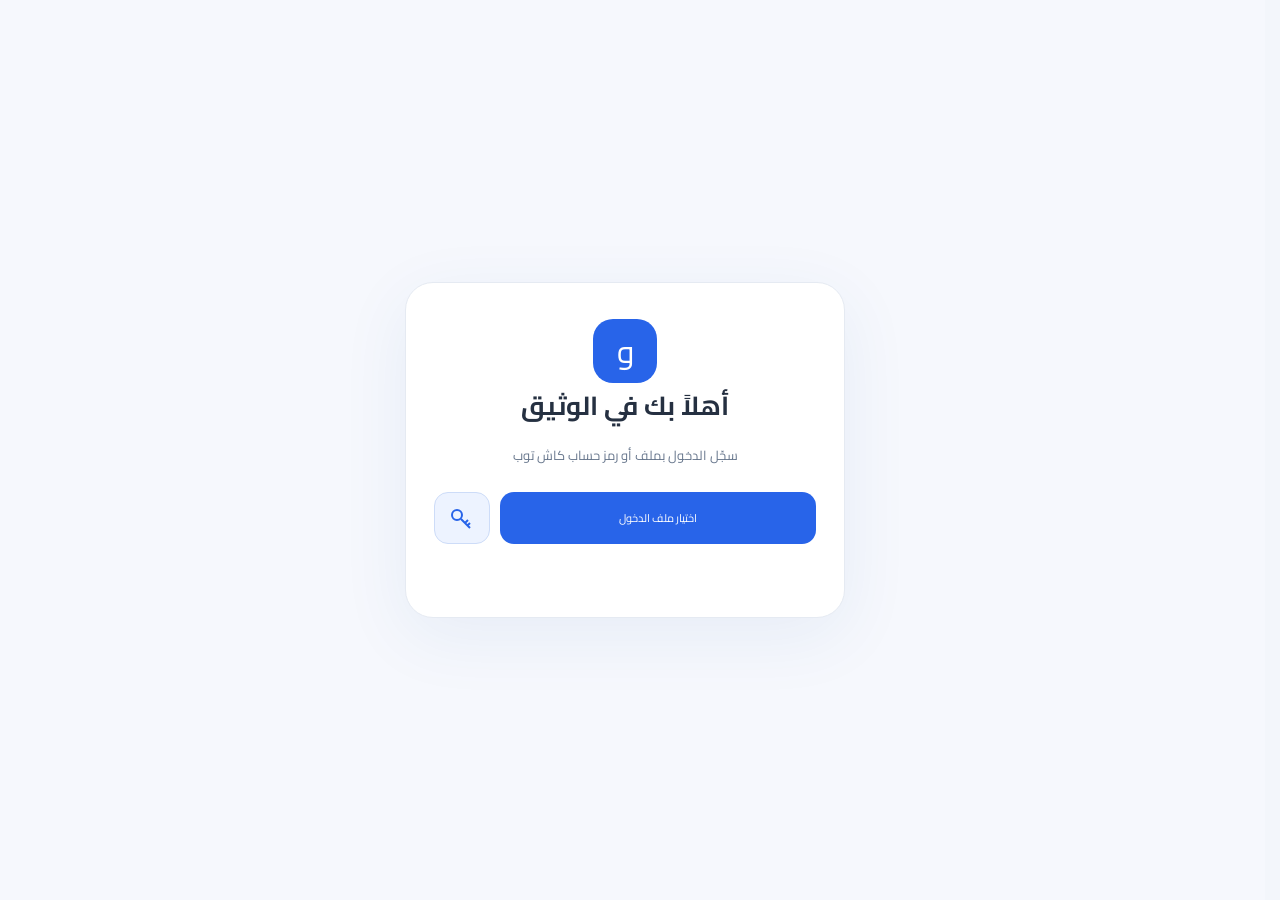
==== commit 20298227: "Add files via upload" ====
--- a/index.html
+++ b/index.html
@@ -1 +1 @@
-<!doctype html><html lang="ar" dir="rtl"><head><meta charset="utf-8"><meta name="viewport" content="width=device-width,initial-scale=1,viewport-fit=cover"><meta name="theme-color" content="#2864e9"><title>الوثيق | برنامج المحاسبة</title><link rel="manifest" href="manifest.webmanifest"><link rel="icon" href="icon.svg"><link rel="stylesheet" href="style.css"><link rel="stylesheet" href="android.css"><link rel="stylesheet" href="enhancements.css"><link rel="stylesheet" href="business.css"><link rel="stylesheet" href="native.css"><link rel="stylesheet" href="teal.css"><link rel="stylesheet" href="polish.css"><link rel="stylesheet" href="v18.css"><link rel="stylesheet" href="v19.css"><link rel="stylesheet" href="v20.css"><link rel="stylesheet" href="v21.css"><link rel="stylesheet" href="v22.css"><link rel="stylesheet" href="v23.css"><link rel="stylesheet" href="v24.css"><link rel="stylesheet" href="v25.css"><link rel="stylesheet" href="v26.css"><link rel="stylesheet" href="v27.css"><link rel="stylesheet" href="v28.css"><link rel="stylesheet" href="v29.css"><link rel="stylesheet" href="v30.css"><link rel="stylesheet" href="v31.css"><link rel="stylesheet" href="v32.css"><link rel="stylesheet" href="v33.css"><link rel="stylesheet" href="v34.css"><link rel="stylesheet" href="v35.css"><link rel="stylesheet" href="v36.css"><link rel="stylesheet" href="v37.css"></head><body><aside id="sidebar"><a class="brand" href="#dashboard"><span class="brand-icon">و</span><span>الوثيق<small>إدارة الأعمال والمحاسبة</small></span></a><div class="workspace"><span class="avatar">و</span><div id="companyLabel"></div><span class="dot"></span></div><nav id="nav"></nav><div class="sidebar-foot">نسخة متزامنة <b>3.7</b><small>حفظ محلي ومزامنة مع الشركة</small></div></aside><div id="veil"></div><main><header><div><button class="icon-btn mobile" id="menuBtn" aria-label="القائمة">☰</button><span class="breadcrumb">مساحة العمل / <b id="crumb">الرئيسية</b></span></div><div class="header-tools"><span id="storageState" class="status"></span><button id="themeBtn" class="icon-btn" title="تغيير المظهر">◐</button><button id="quickBtn" class="primary">＋ عملية جديدة</button><span class="avatar">م</span></div></header><div id="content"><div class="w24-start-loading" role="status"><span class="w24-loading-circle"><i></i></span><span>جاري التحميل...</span></div></div><footer>الوثيق ERP <span>محاسبة واضحة. أعمال منظّمة.</span></footer></main><nav id="bottomNav"></nav><section id="modal" class="app-page" hidden aria-label="صفحة العملية"><form id="modalForm"><div class="modal-head"><button type="button" id="closeModal" class="icon-btn" aria-label="رجوع"><svg viewBox="0 0 24 24"><path d="M4 12h16m-7-7 7 7-7 7"/></svg></button><div><small id="modalSub">إدارة الأعمال</small><h2 id="modalTitle"></h2></div><button id="submitModal" class="primary" type="submit">حفظ</button></div><div id="modalError" role="alert"></div><div id="modalBody"></div><div class="modal-foot"><button type="button" id="cancelModal">رجوع</button></div></form></section><section id="choicePage" class="choice-page" hidden><div class="choice-head"><button type="button" id="choiceBack" aria-label="رجوع">→</button><h2 id="choiceTitle">اختر</h2></div><div class="choice-search"><input id="choiceSearch" placeholder="ابحث هنا…" autocomplete="off"></div><div id="choiceItems" role="listbox"></div></section><div id="busyIndicator" hidden role="status"><span class="loading-ring"></span><span id="busyLabel">جاري الحفظ</span></div><div id="toast" role="status"></div><section id="printArea"></section><script src="pricing.js"></script><script src="shifts.js"></script><script src="fiscal.js"></script><script src="engine.js"></script><script src="oscar-activation-runtime.js"></script><script src="auth.js"></script><script src="media-config.js"></script><script src="media.js"></script><script src="permissions.js"></script><script src="sync-core.js"></script><script src="sync.js"></script><script src="storage.js"></script><script src="export.js"></script><script src="android-shell.js"></script><script src="app.js"></script><script src="android.js"></script><script src="xlsx.full.min.js"></script><script src="import-core.js"></script><script src="enhancements.js"></script><script src="business.js"></script><script src="native.js"></script><script src="teal.js"></script><script src="polish.js"></script><script src="v17.js"></script><script src="v18.js"></script><script src="v19.js"></script><script src="v20.js"></script><script src="v21.js"></script><script src="v22.js"></script><script src="v23.js"></script><script src="v24.js"></script><script src="v25.js"></script><script src="v26.js"></script><script src="v27.js"></script><script src="v28-ui.js"></script><script src="v28-print.js"></script><script src="v28-xlsx.js"></script><script src="v29.js"></script><script src="coa.js"></script><script src="v30.js"></script><script src="v31.js"></script><script src="v32.js"></script><script src="v33.js"></script><script src="v34.js"></script><script src="v35.js"></script><script src="v36.js"></script><script src="v37.js"></script></body></html>
+<!doctype html><html lang="ar" dir="rtl"><head><meta charset="utf-8"><meta name="viewport" content="width=device-width,initial-scale=1,viewport-fit=cover"><meta name="theme-color" content="#2864e9"><title>الوثيق | برنامج المحاسبة</title><link rel="manifest" href="manifest.webmanifest"><link rel="icon" href="icon.svg"><link rel="stylesheet" href="style.css"><link rel="stylesheet" href="android.css"><link rel="stylesheet" href="enhancements.css"><link rel="stylesheet" href="business.css"><link rel="stylesheet" href="native.css"><link rel="stylesheet" href="teal.css"><link rel="stylesheet" href="polish.css"><link rel="stylesheet" href="v18.css"><link rel="stylesheet" href="v19.css"><link rel="stylesheet" href="v20.css"><link rel="stylesheet" href="v21.css"><link rel="stylesheet" href="v22.css"><link rel="stylesheet" href="v23.css"><link rel="stylesheet" href="v24.css"><link rel="stylesheet" href="v25.css"><link rel="stylesheet" href="v26.css"><link rel="stylesheet" href="v27.css"><link rel="stylesheet" href="v28.css"><link rel="stylesheet" href="v29.css"><link rel="stylesheet" href="v30.css"><link rel="stylesheet" href="v31.css"><link rel="stylesheet" href="v32.css"><link rel="stylesheet" href="v33.css"><link rel="stylesheet" href="v34.css"><link rel="stylesheet" href="v35.css"><link rel="stylesheet" href="v36.css"><link rel="stylesheet" href="v37.css"><link rel="stylesheet" href="v38.css"><link rel="stylesheet" href="v39.css"><link rel="stylesheet" href="v45.css"><link rel="stylesheet" href="v46.css"><link rel="stylesheet" href="v47-thermal.css"><link rel="stylesheet" href="v48-desktop.css"><link rel="stylesheet" href="v49-tailwind.css"><link rel="stylesheet" href="v49-dashboard.css"><link rel="stylesheet" href="v50-ui.css"><link rel="stylesheet" href="v51-products.css"><link rel="stylesheet" href="v52-stable.css"><link rel="stylesheet" href="v52-expenses.css"></head><body><aside id="sidebar"><a class="brand" href="#dashboard"><span class="brand-icon">و</span><span>الوثيق<small>إدارة الأعمال والمحاسبة</small></span></a><div class="workspace"><span class="avatar">و</span><div id="companyLabel"></div><span class="dot"></span></div><nav id="nav"></nav><div class="sidebar-foot">نسخة متزامنة <b>4.9</b><small>حفظ محلي ومزامنة مع الشركة</small></div></aside><div id="veil"></div><main><header><div><button class="icon-btn mobile" id="menuBtn" aria-label="القائمة">☰</button><span class="breadcrumb">مساحة العمل / <b id="crumb">الرئيسية</b></span></div><div class="header-tools"><span id="storageState" class="status"></span><button id="themeBtn" class="icon-btn" title="تغيير المظهر">◐</button><button id="quickBtn" class="primary">＋ عملية جديدة</button><span class="avatar">م</span></div></header><div id="content"><div class="w24-start-loading" role="status"><span>جاري التحميل...</span></div></div><footer>الوثيق ERP <span>محاسبة واضحة. أعمال منظّمة.</span></footer></main><nav id="bottomNav"></nav><section id="modal" class="app-page" hidden aria-label="صفحة العملية"><form id="modalForm"><div class="modal-head"><button type="button" id="closeModal" class="icon-btn" aria-label="رجوع"><svg viewBox="0 0 24 24"><path d="M4 12h16m-7-7 7 7-7 7"/></svg></button><div><small id="modalSub">إدارة الأعمال</small><h2 id="modalTitle"></h2></div><button id="submitModal" class="primary" type="submit">حفظ</button></div><div id="modalError" role="alert"></div><div id="modalBody"></div><div class="modal-foot"><button type="button" id="cancelModal">رجوع</button></div></form></section><section id="choicePage" class="choice-page" hidden><div class="choice-head"><button type="button" id="choiceBack" aria-label="رجوع">→</button><h2 id="choiceTitle">اختر</h2></div><div class="choice-search"><input id="choiceSearch" placeholder="ابحث هنا…" autocomplete="off"></div><div id="choiceItems" role="listbox"></div></section><div id="busyIndicator" hidden role="status"><span id="busyLabel">جاري الحفظ</span></div><div id="toast" role="status"></div><section id="printArea"></section><script>if("serviceWorker" in navigator && (location.protocol === "https:" || location.hostname === "localhost" || location.hostname === "127.0.0.1")){navigator.serviceWorker.register("./sw.js",{updateViaCache:"none"}).catch(()=>{});}</script><script src="pricing.js"></script><script src="shifts.js"></script><script src="fiscal.js"></script><script src="engine.js"></script><script src="oscar-activation-runtime.js"></script><script src="auth.js"></script><script src="media-config.js"></script><script src="media.js"></script><script src="permissions.js"></script><script src="sync-core.js"></script><script src="sync.js"></script><script src="storage.js"></script><script src="export.js"></script><script src="android-shell.js"></script><script src="app.js"></script><script src="android.js"></script><script src="xlsx.full.min.js"></script><script src="import-core.js"></script><script src="enhancements.js"></script><script src="business.js"></script><script src="native.js"></script><script src="teal.js"></script><script src="polish.js"></script><script src="v17.js"></script><script src="v18.js"></script><script src="v19.js"></script><script src="v20.js"></script><script src="v21.js"></script><script src="v22.js"></script><script src="v23.js"></script><script src="v24.js"></script><script src="v25.js"></script><script src="v26.js"></script><script src="v27.js"></script><script src="v28-ui.js"></script><script src="v28-print.js"></script><script src="v28-xlsx.js"></script><script src="v29.js"></script><script src="coa.js"></script><script src="v30.js"></script><script src="v31.js"></script><script src="v32.js"></script><script src="v33.js"></script><script src="v34.js"></script><script src="v35.js"></script><script src="v36.js"></script><script src="v37.js"></script><script src="v38.js"></script><script src="v44-pos.js"></script><script src="v45.js"></script><script src="v46.js"></script><script src="thermal-qr.js"></script><script src="thermal-core.js"></script><script src="v47-thermal.js"></script><script src="v48-desktop.js"></script><script src="v49-dashboard.js"></script><script src="v50-header.js"></script><script src="v51-products.js"></script><script src="v52-expenses.js"></script></body></html>
--- a/v38.css
+++ b/v38.css
@@ -0,0 +1,27 @@
+/* WATHEQ 3.8 — upload fixes, centered branding, small cart counter */
+#w28Settings .w28-logo-box{background:#f6f9fe!important;border:1px solid #dae6f5!important;border-radius:17px!important}
+#w28Settings .w28-logo-box>div{display:flex!important;align-items:center!important;justify-content:center!important;flex-wrap:wrap!important;gap:13px!important}
+#w28Settings .w28-logo-box img,#w28Settings .w28-logo-box #w28LogoPreview{display:grid!important;place-items:center!important;width:90px!important;height:90px!important;min-width:90px!important;min-height:90px!important;padding:12px!important;box-sizing:border-box!important;background:#e5edfc!important;border:1px solid #d5e1f5!important;border-radius:16px!important;object-fit:contain!important;margin:0!important;vertical-align:middle!important;text-align:center!important}
+#w28Settings .w28-logo-box #w28LogoPreview svg{width:34px!important;height:34px!important;display:block!important;margin:auto!important}
+#w28Settings .w28-logo-box button[data-w28-logo]{display:flex!important;justify-content:center!important;align-items:center!important;gap:8px!important;background:#2864e9!important;color:#fff!important;min-height:44px!important;border-radius:12px!important}
+.w38-attachments{position:relative!important;margin:14px 0!important;padding:0!important;min-height:0!important;max-width:100%!important;background:transparent!important;box-shadow:none!important;overflow:visible!important}
+.w38-attachments h3{font-size:15px!important;margin:0 0 9px!important;color:#24364d}
+.w38-attach-card{position:relative!important;display:block!important;width:100%!important;min-height:0!important;max-height:none!important;overflow:visible!important;background:transparent!important;padding:0!important;margin:0!important;box-sizing:border-box!important}
+.w38-attach-trigger{position:relative!important;display:flex!important;flex-direction:row!important;align-items:center!important;justify-content:flex-start!important;gap:12px!important;width:100%!important;max-width:100%!important;height:auto!important;min-height:80px!important;max-height:120px!important;padding:14px!important;margin:0!important;box-sizing:border-box!important;border:1.5px dashed #a8c0e9!important;border-radius:15px!important;background:#f5f9ff!important;color:#2864e9!important;cursor:pointer!important;transform:none!important;box-shadow:none!important;overflow:hidden!important}
+.w38-upload-icon{display:grid!important;place-items:center!important;flex-shrink:0!important;width:48px!important;height:48px!important;border-radius:12px!important;background:#e4edfe!important;color:#2864e9!important}
+.w38-attach-copy{display:flex!important;flex:1!important;min-width:0!important;flex-direction:column!important;justify-content:center!important;gap:5px!important;text-align:right!important}
+.w38-attach-copy b{font-size:14px!important;color:#2864e9!important;white-space:normal!important;line-height:1.3!important}
+.w38-attach-copy small{font-size:11px!important;color:#718399!important;line-height:1.4!important;white-space:normal!important}
+.w38-attach-add{font-size:24px!important;line-height:1!important;color:#2864e9!important;flex-shrink:0!important}
+#w38VoucherFiles{position:absolute!important;left:0!important;top:0!important;width:1px!important;height:1px!important;opacity:0!important;pointer-events:none!important;overflow:hidden!important}
+.w38-attachment-preview{display:grid!important;grid-template-columns:repeat(auto-fill,minmax(86px,1fr))!important;gap:9px!important;margin:12px 0 0!important;min-height:0!important;max-width:100%!important}
+.w38-attachment-tile{position:relative!important;width:100%!important;aspect-ratio:1!important;min-width:0!important}
+.w38-attachments .w38-attachment-tile img{width:100%!important;height:100%!important;object-fit:cover!important;display:block!important;margin:0!important;border-radius:12px!important;border:1px solid #d6e2f2!important}
+.w38-attachment-tile button{position:absolute!important;top:-5px!important;left:-5px!important;width:29px!important;height:29px!important;min-height:29px!important;border-radius:50%!important;color:#b91c1c!important;background:#fff!important;border:1px solid #dce1ea!important;padding:0!important;box-shadow:0 2px 6px #0002!important}
+.w38-cart-jump{position:relative!important;display:inline-flex!important;flex-shrink:0!important;align-items:center!important;justify-content:center!important;width:43px!important;height:43px!important;min-height:43px!important;padding:0!important;border:1px solid #bfd5fa!important;border-radius:12px!important;color:#2864e9!important;background:#edf4ff!important;margin:0 5px!important}
+.w38-cart-badge{position:absolute!important;top:-8px!important;right:-8px!important;z-index:1!important;min-width:20px!important;height:20px!important;display:grid!important;place-items:center!important;border-radius:999px!important;padding:1px 5px!important;box-sizing:border-box!important;background:#2864e9!important;color:#fff!important;font-size:11px!important;font-weight:850!important;white-space:nowrap!important;direction:ltr!important;line-height:1!important;border:2px solid #fff!important}
+.w38-cart-badge[hidden]{display:none!important}.w38-cart-total{display:inline-flex!important;margin-inline-start:5px!important;padding:4px 9px!important;color:#2864e9!important;background:#e7f0ff!important;border-radius:999px!important;font-weight:800!important;font-size:12px!important}
+.w38-cart-flash{outline:3px solid #a5c8ff;outline-offset:2px;transition:outline-color .5s}
+@media(max-width:740px){.pos .toolbar,.pos .w36-catalog-top{display:flex!important;align-items:center!important;gap:6px!important;flex-wrap:wrap!important}.w38-attachment-preview{grid-template-columns:repeat(3,minmax(0,1fr))!important}.w38-attach-trigger{min-height:78px!important}}
+@media(min-width:1024px){.w38-cart-jump{height:38px!important;min-height:38px!important;width:38px!important}}
+@media print{.w38-cart-jump,.w38-cart-total{display:none!important}}
--- a/v39.css
+++ b/v39.css
@@ -0,0 +1,6 @@
+/* Startup-recovery action area — v3.9 */
+#w33Gate .w39-offline-icon{width:58px;height:58px;display:grid;place-items:center;margin:0 auto 14px;background:#e8f0ff;color:#2864e9;border-radius:18px;font-size:36px;line-height:1}
+#w33Gate .w39-auth-reason{font-size:13px;color:#7c5151;overflow-wrap:anywhere;background:#fff8f8;padding:10px;border-radius:12px;margin:14px 0}
+#w33Gate #w39TryAgain{display:block;margin:20px auto 10px;width:100%;max-width:260px}
+#w33Gate #w39SwitchLogin{border:1px solid #d6e2f2;border-radius:12px;padding:10px 18px;background:#fff;color:#2864e9;margin:4px auto 12px;display:block}
+#w33Gate .w39-auth-help{display:block;color:#68778d;line-height:1.8;font-size:12px}
--- a/v45.css
+++ b/v45.css
@@ -0,0 +1,41 @@
+/* WATHEEQ v4.5 • Desktop stability and dashboard layout • Mobile unchanged */
+@media(min-width:1024px){
+ /* POS iframe starts below the real ERP header. CSS !important beats old inline inset:0. */
+ body.w41-pos-active #w41-exact-pos{
+  position:fixed!important;top:var(--w45-header-h,60px)!important;
+  bottom:0!important;left:0!important;right:0!important;
+  width:100vw!important;height:calc(100dvh - var(--w45-header-h,60px))!important;
+  z-index:900!important;border:0!important;box-sizing:border-box!important;
+  overflow:hidden!important;background:#f1f5f9!important;
+ }
+ /* The parent header and its dropdown menus remain over the POS, dialogs above it. */
+ body.w41-pos-active main>header{position:fixed!important;top:0!important;left:0!important;right:0!important;width:100%!important;z-index:1600!important}
+ body.w41-pos-active #modal:not([hidden]),body.w41-pos-active #choicePage:not([hidden]),body.w41-pos-active #busyIndicator:not([hidden]){z-index:1900!important}
+ body.w41-pos-active #toast{z-index:1950!important}
+ /* Brand image is the actual WATHEQ SVG; remove blank letter tile. */
+ body.w36-desktop #w36Brand{display:inline-flex!important;align-items:center!important;gap:6px!important}
+ body.w36-desktop #w36Brand img{width:29px!important;height:29px!important;min-width:29px!important;object-fit:contain!important;display:block!important;opacity:1!important;filter:none!important;border:1px solid #ffffff5c!important;border-radius:8px!important;background:#ffffff12!important}
+ body.w36-desktop #w36HeaderTitle{color:#fff!important}
+ /* Sync indicator used to inherit white pill and global opacity/filter rules. */
+ body.w36-desktop main>header .header-tools #storageState{width:38px!important;min-width:38px!important;max-width:38px!important;height:38px!important;min-height:38px!important;max-height:38px!important;display:grid!important;place-items:center!important;padding:0!important;border-radius:10px!important;border:1px solid #ffffff40!important;background:#ffffff20!important;color:#fff!important;opacity:1!important;filter:none!important;box-shadow:none!important;overflow:visible!important}
+ body.w36-desktop main>header .header-tools #storageState>span{width:30px!important;height:30px!important;min-width:30px!important;display:grid!important;place-items:center!important;padding:0!important;margin:0!important;line-height:1!important;opacity:1!important;animation:none!important;border-radius:8px!important;box-shadow:none!important;filter:none!important;background:transparent!important;color:#fff!important}
+ body.w36-desktop main>header .header-tools #storageState svg{display:block!important;position:static!important;width:21px!important;height:21px!important;min-width:21px!important;max-height:21px!important;stroke:currentColor!important;fill:none!important;opacity:1!important;filter:none!important;margin:auto!important;background:transparent!important}
+ body.w36-desktop main>header #storageState[data-sync='synced']>span{background:#087f61!important;color:#fff!important}
+ body.w36-desktop main>header #storageState[data-sync='syncing']>span,
+ body.w36-desktop main>header #storageState[data-sync='pending']>span{background:#1d58c8!important;color:#fff!important}
+ body.w36-desktop main>header #storageState[data-sync='syncing'] svg,
+ body.w36-desktop main>header #storageState[data-sync='pending'] svg{animation:w33rotate 1.2s linear infinite!important}
+ body.w36-desktop main>header #storageState[data-sync='offline']>span,
+ body.w36-desktop main>header #storageState[data-sync='error']>span,
+ body.w36-desktop main>header #storageState[data-sync='conflict']>span{background:#c37a17!important;color:#fff!important}
+ /* Explicit click-open only. Hover / focus no longer trigger unstable first-open menus. */
+ body.w36-desktop #w36Nav .w36-dropdown,
+ body.w36-desktop #w36Nav .w36-menu:hover .w36-dropdown,
+ body.w36-desktop #w36Nav .w36-menu:focus-within .w36-dropdown{display:none!important}
+ body.w36-desktop #w36Nav .w36-menu.w36-open .w36-dropdown,
+ body.w36-desktop #w36Nav .w36-menu.w36-open:hover .w36-dropdown{display:block!important}
+ body.w36-desktop #w36Nav .w36-menu-trigger{transition:background-color .14s ease!important;transform:none!important;animation:none!important}
+ body.w36-desktop #w36Nav .w36-dropdown{animation:none!important;transition:none!important;box-shadow:0 12px 32px #112b5350!important}
+
+}
+@media print{#w41-exact-pos{display:none!important}}
--- a/v46.css
+++ b/v46.css
@@ -0,0 +1,69 @@
+/* الوثيق v4.6 — performance-first, independent of ERP accounting engine */
+/* Legacy overlapping entry animations on render were the source of the visual shake.
+   Route animation is now driven only by route changes in v46.js. */
+#content,#content.slide-left,#content.slide-right,#content.native-enter,#content.r21-enter,
+#content.w26-enter,#content.w31-enter{
+ animation:none!important;transform:none!important;translate:none!important;
+}
+#content :is(.stat,.panel,.native-chart,.card,.document-card,.product-list-card,.w26-enter,.w31-enter,.w28-section,.w29-account,.more-group,.menu-accordion){
+ animation:none!important;animation-delay:0s!important;
+}
+/* Keep interactions snappy without moving the layout or other elements. */
+button,a,select{ -webkit-tap-highlight-color:transparent }
+@media(min-width:1024px){
+ /* The original homepage: stats/quick actions above, graphs below. */
+ body.w36-desktop.w33-dashboard-page #content .w33-dashboard-grid.w46-dash-layout{
+  width:100%;min-width:0;display:flex!important;flex-direction:column!important;gap:16px!important;align-items:stretch!important;
+ }
+ body.w36-desktop #content .w46-dash-top{
+  display:grid;grid-template-columns:minmax(0,1fr) minmax(250px,270px);gap:14px;align-items:stretch;direction:rtl;
+ }
+ body.w36-desktop #content .w46-dash-top>.w33-dashboard-stats{min-width:0}
+ body.w36-desktop #content .w46-dash-top .native-stats{
+  display:grid!important;grid-template-columns:repeat(3,minmax(0,1fr))!important;gap:12px!important;margin:0!important;
+ }
+ body.w36-desktop #content .w46-dash-top .native-stats .stat{
+  min-width:0!important;min-height:112px!important;padding:14px!important;border-radius:13px!important;
+ }
+ body.w36-desktop #content .w46-dash-top .native-stats .stat strong{
+  font-size:clamp(17px,1.75vw,24px)!important;overflow-wrap:anywhere;
+ }
+ body.w36-desktop #content .w46-dash-quick{
+  background:var(--panel,#fff);border:1px solid var(--line,#e1e8f2);border-radius:13px;
+  padding:11px;box-shadow:var(--shadow,0 3px 12px #142b5b0d);min-width:0;
+ }
+ body.w36-desktop #content .w46-dash-quick h3{font-size:12px;line-height:1.5;margin:0 0 8px;font-weight:800}
+ body.w36-desktop #content .w46-dash-quick .quick-grid{
+  display:grid!important;grid-template-columns:repeat(2,minmax(0,1fr))!important;
+  gap:7px!important;margin:0!important;
+ }
+ body.w36-desktop #content .w46-dash-quick .quick-grid button{
+  min-width:0!important;min-height:42px!important;height:44px!important;border-radius:9px!important;
+  padding:5px 6px!important;font-size:10px!important;font-weight:700!important;line-height:1.2!important;
+  display:flex!important;flex-direction:row!important;align-items:center!important;justify-content:center!important;
+  gap:5px!important;white-space:normal!important;text-align:center!important;
+ }
+ body.w36-desktop #content .w46-dash-quick .quick-grid button svg{width:15px!important;height:15px!important;flex-shrink:0}
+ body.w36-desktop #content .w46-dash-layout>.w33-dashboard-charts{
+  min-width:0!important;display:grid!important;grid-template-columns:repeat(2,minmax(0,1fr))!important;
+  gap:14px!important;margin:0!important;
+ }
+ body.w36-desktop #content .w46-dash-layout>.w33-dashboard-charts .native-chart{
+  min-width:0!important;width:100%!important;margin:0!important;
+ }
+ /* Do not retain v45's compressed chart styling; graphs have room below. */
+ body.w36-desktop #content .w46-dash-layout>.w33-dashboard-charts .chart-paper svg{
+  height:145px!important;max-height:145px!important;
+ }
+ /* Opened by click, closed immediately after selecting an item. */
+ body.w36-desktop #w36Nav .w36-menu.w36-open .w36-dropdown{display:block!important;opacity:1!important;visibility:visible!important}
+ body.w36-desktop #w36Nav .w36-dropdown{will-change:auto!important}
+}
+@media(min-width:1024px) and (max-width:1199px){
+ body.w36-desktop #content .w46-dash-top{grid-template-columns:minmax(0,1fr) minmax(210px,235px);gap:10px}
+ body.w36-desktop #content .w46-dash-top .native-stats{grid-template-columns:repeat(2,minmax(0,1fr))!important;gap:10px!important}
+ body.w36-desktop #content .w46-dash-top .native-stats .stat{min-height:100px!important}
+}
+@media(prefers-reduced-motion:reduce){
+ #content,*{scroll-behavior:auto!important}
+}
--- a/v47-thermal.css
+++ b/v47-thermal.css
@@ -0,0 +1,52 @@
+/* Watheeq 4.7: the two thermal receipt layouts supplied by the user. */
+@font-face{font-family:W47Cairo;src:url('./cairo.ttf') format('truetype');font-weight:400 900;font-display:swap}
+.w47-thermal-receipt,.w47-thermal-receipt *{box-sizing:border-box!important;font-family:W47Cairo,Cairo,Arial,sans-serif!important;color:#000}
+.w47-thermal-receipt{background:#fff!important;color:#000!important;margin:0 auto!important;text-align:right!important;line-height:1.24!important;box-shadow:none!important;overflow:hidden!important;direction:rtl;max-width:none!important;font-weight:700!important;border:0!important;white-space:normal!important}
+.w47-thermal-receipt.paper-80mm{width:72mm!important;padding:3mm!important;font-size:9.5px!important}
+.w47-thermal-receipt.paper-57mm{width:48mm!important;max-width:48mm!important;padding:1.5mm 1mm!important;font-size:8px!important}
+.w47-thermal-receipt .w47-head{text-align:center!important;margin-bottom:3px!important}
+.w47-thermal-receipt .w47-logo{display:flex;justify-content:center;align-items:center;height:auto;min-height:25px;margin:0 auto 1px}
+.w47-thermal-receipt .w47-logo img{max-height:28px;max-width:65px;width:auto;height:auto;object-fit:contain;display:block}
+.w47-thermal-receipt .w47-store{text-align:center!important;font-size:13px!important;line-height:1.18!important;font-weight:900!important;margin:0 0 1px!important;padding:0!important}
+.w47-thermal-receipt.paper-57mm .w47-store{font-size:10px!important}
+.w47-thermal-receipt .w47-head-sub{font-size:8.5px!important;font-weight:700!important;line-height:1.25;text-align:center!important;overflow-wrap:anywhere}
+.w47-thermal-receipt.paper-57mm .w47-head-sub{font-size:7.5px!important}
+.w47-thermal-receipt .w47-meta{margin-bottom:4px!important;font-weight:700!important;font-size:8.5px!important}
+.w47-thermal-receipt.paper-57mm .w47-meta{font-size:7.5px!important}
+.w47-thermal-receipt .w47-line{display:flex;justify-content:space-between;align-items:center;gap:2px;margin:1px 0;min-width:0;line-height:1.3}
+.w47-thermal-receipt .w47-line>span{min-width:0;overflow-wrap:anywhere}.w47-thermal-receipt .w47-line>span:last-child{text-align:left}.w47-thermal-receipt .w47-customer{max-width:55%}
+.w47-thermal-receipt .w47-table{table-layout:fixed!important;width:100%!important;border-collapse:collapse!important;margin:0 0 4px!important;white-space:normal!important}
+.w47-thermal-receipt .w47-table thead tr{border-top:2px solid black!important;border-bottom:2px solid black!important}
+.w47-thermal-receipt .w47-table th{font-weight:900!important;white-space:nowrap!important;color:#000!important;background:#fff!important;text-align:center!important;vertical-align:middle!important;padding:3px 0!important;line-height:1.2!important;border:0!important}
+.w47-thermal-receipt .w47-table th:nth-child(2),.w47-thermal-receipt .w47-table td:nth-child(2){text-align:right!important}
+.w47-thermal-receipt .w47-table th:last-child,.w47-thermal-receipt .w47-table td:last-child{text-align:left!important}
+.w47-thermal-receipt .w47-table td{vertical-align:middle!important;padding:3px 0!important;border-bottom:1px solid #ddd!important;color:#000!important;font-weight:700!important;text-align:center!important;overflow-wrap:anywhere!important;word-break:normal!important;white-space:normal!important;line-height:1.25!important}
+.w47-thermal-receipt.paper-57mm .w47-table th,.w47-thermal-receipt.paper-57mm .w47-table td{font-size:7.5px!important;padding:2px 0!important}
+.w47-thermal-receipt.paper-80mm .w47-table th,.w47-thermal-receipt.paper-80mm .w47-table td{font-size:9px!important}
+.w47-thermal-receipt .w47-summary{margin:3px 0 6px!important;font-weight:900!important}
+.w47-thermal-receipt .w47-summary-row{display:grid!important;grid-template-columns:minmax(0,1fr) minmax(0,1fr);gap:2px!important;margin-bottom:2px!important}
+.w47-thermal-receipt .w47-summary-box{display:flex!important;justify-content:space-between!important;align-items:center!important;gap:1px!important;padding:2px 3px!important;border:1px solid #000!important;border-radius:2px!important;white-space:nowrap!important;min-width:0!important;font-weight:900!important;font-size:9px!important}
+.w47-thermal-receipt.paper-57mm .w47-summary-box{font-size:7.5px!important;padding:1px 2px!important;letter-spacing:-.25px!important}
+.w47-thermal-receipt .w47-summary-box strong{font-size:inherit!important;white-space:nowrap!important;font-weight:900!important}
+.w47-thermal-receipt .w47-summary-box.w47-grand{background:#000!important;color:#fff!important;border:2px solid #000!important;-webkit-print-color-adjust:exact!important;print-color-adjust:exact!important}
+.w47-thermal-receipt .w47-grand span,.w47-thermal-receipt .w47-grand strong{color:#fff!important;-webkit-print-color-adjust:exact!important;print-color-adjust:exact!important}
+.w47-thermal-receipt .w47-note{font-size:8px!important;padding:2px 0!important;border-top:1px dashed black!important;overflow-wrap:anywhere}
+.w47-thermal-receipt .w47-footer{text-align:center!important;border-top:1px dashed #000!important;padding-top:2px!important}
+.w47-thermal-receipt .w47-credit{font-size:9px!important;font-weight:900!important;text-align:center!important;white-space:nowrap!important;letter-spacing:-.3px!important}
+.w47-thermal-receipt.paper-57mm .w47-credit{font-size:8px!important;letter-spacing:-.4px!important}
+.w47-thermal-receipt .w47-code{display:flex;align-items:center;justify-content:center;min-height:25px;margin:2px 0 0!important}
+.w47-thermal-receipt .w47-barcode{display:block;max-width:100%!important;height:18px!important;width:auto!important}
+.w47-thermal-receipt .w47-qr{width:40px!important;height:40px!important;image-rendering:pixelated}
+.w47-thermal-receipt.paper-57mm .w47-qr{width:32px!important;height:32px!important}
+@media print{
+ body:has(#printArea .w47-thermal-receipt) #printArea{padding:0!important;margin:0!important;display:block!important;text-align:center!important;background:white!important;overflow:visible!important}
+ #printArea .w47-thermal-receipt{margin:0 auto!important;break-inside:avoid-page!important;page-break-inside:avoid!important;box-shadow:none!important}
+ #printArea .w47-thermal-receipt.paper-80mm{width:70mm!important;padding:1mm!important}
+ #printArea .w47-thermal-receipt.paper-57mm{width:46mm!important;max-width:46mm!important;padding:.5mm!important}
+ body:has(#printArea .w47-thermal-receipt) *{box-shadow:none!important}
+ /* iframe POS's preview prints the receipt only, with the same paper width */
+ body:has(#print-modal[style*="flex"]) #print-modal .w47-thermal-receipt{margin:0 auto!important;box-shadow:none!important}
+}
+/* Preview when opened inside the original POS's 320px modal */
+#print-modal .w47-thermal-receipt{box-shadow:none!important;margin:0 auto!important}
+#print-modal .modal-card:has(.w47-thermal-receipt){width:max-content;max-width:95vw;min-width:240px;max-height:95vh;padding:10px}
--- a/v48-desktop.css
+++ b/v48-desktop.css
@@ -0,0 +1,97 @@
+/* WATHEEQ 4.8: faithful desktop-only dashboard/navbar recreation. */
+@font-face{font-family:W48Cairo;src:url('./cairo.ttf') format('truetype');font-weight:400 900;font-display:swap}
+@media(min-width:1024px){
+ body.w48-desktop{background:#f3f6fc!important;color:#1e293b}
+ body.w48-desktop main>header{background:#1d5ed8!important;background-image:none!important;box-shadow:0 3px 12px #0f39752c!important;height:64px!important;min-height:64px!important;padding:0 16px!important;gap:10px!important;font-family:W48Cairo,Cairo,sans-serif!important}
+ body.w48-desktop #w36Brand{order:0!important;gap:9px!important;min-width:165px;text-align:right;color:#fff!important;font-family:W48Cairo,Cairo,sans-serif!important}
+ body.w48-desktop #w36Brand .w48-w{width:40px;height:40px;display:grid;place-items:center;background:#ffffff1a!important;border:1px solid #ffffff38;border-radius:12px;color:#fff!important;font-size:21px;font-weight:900;box-shadow:inset 0 0 0 1px #ffffff0a}
+ body.w48-desktop #w36Brand .w48-brand-text{color:#fff!important;font-size:17px;font-weight:900;white-space:nowrap}
+ body.w48-desktop #w36Brand small{font-size:10px;font-weight:700;color:#bfdbfe!important}
+ body.w48-desktop #w36HeaderTitle{display:none!important}
+ body.w48-desktop #w36Nav{order:1!important;justify-content:flex-start!important;gap:1px!important;overflow:visible!important;max-width:none!important;flex:1 1 auto!important;white-space:nowrap;font-family:W48Cairo,Cairo,sans-serif}
+ body.w48-desktop #w36Nav .w48-home{display:flex;align-items:center;gap:5px;padding:10px 8px;border-radius:9px;text-decoration:none;color:#fff!important;font-size:12px;font-weight:800;line-height:1.1;white-space:nowrap;flex-shrink:0}
+ body.w48-desktop #w36Nav .w48-home.active{background:#ffffff30!important}
+ body.w48-desktop #w36Nav .w48-home svg{width:16px;height:16px;stroke:white!important}
+ body.w48-desktop #w36Nav .w36-menu-trigger{font-size:12px!important;font-weight:800!important;padding:10px 5px!important;gap:4px!important;min-height:37px!important}
+ body.w48-desktop #w36Nav .w36-menu-trigger svg{width:13px!important;height:13px!important}
+ body.w48-desktop #w36Nav .w36-dropdown{top:var(--w37-dropdown-top,64px)!important;z-index:5000!important}
+ body.w48-desktop #w36Nav .w36-dropdown a{color:#334155!important;font-size:12px!important}
+ body.w48-desktop #w36Nav .w36-menu:hover:not(.w36-open) .w36-dropdown,body.w48-desktop #w36Nav .w36-menu:focus-within:not(.w36-open) .w36-dropdown{display:none!important}
+ body.w48-desktop #w36Nav .w36-menu.w36-open .w36-dropdown{display:block!important}
+ body.w48-desktop #w48HeaderExtra{display:flex!important;align-items:center;gap:2px;order:2;flex-shrink:0}
+ body.w48-desktop #w48HeaderExtra button{display:grid;place-items:center!important;padding:8px!important;min-width:29px;height:33px;color:#fff!important;background:transparent!important;border:0!important;border-radius:11px;font-size:11px;font-weight:800;cursor:pointer}
+ body.w48-desktop #w48HeaderExtra button:hover{background:#ffffff1c!important}
+ body.w48-desktop #w48HeaderExtra svg{width:19px;height:19px;stroke:white!important}
+ body.w48-desktop main>header .header-tools{order:3!important;display:flex!important;align-items:center!important;gap:4px!important;flex-shrink:0!important;max-width:none!important}
+ body.w48-desktop main>header .header-tools>.avatar,body.w48-desktop main>header #themeBtn,body.w48-desktop main>header #w33Account,body.w48-desktop main>header #quickBtn,body.w48-desktop main>header #w36PageActions,body.w48-desktop main>header #w33HeaderActions{display:none!important}
+ body.w48-desktop #w48Profile{border:0!important;background:transparent!important;padding:2px!important;width:39px!important;min-width:39px!important;height:39px!important;cursor:pointer;display:grid!important;place-items:center}
+ body.w48-desktop #w48Profile span{display:grid;place-items:center;background:#fbbf24;color:#0f172a!important;font-weight:900;font-size:14px;width:32px;height:32px;border-radius:50%}
+ body.w48-desktop main>header .header-tools #storageState{width:34px!important;min-width:34px!important;height:34px!important;min-height:34px!important;max-height:34px!important;border:0!important;background:transparent!important}
+ body.w48-desktop main>header .header-tools #storageState>span{background:transparent!important}
+ body.w48-desktop #content{background:#f3f6fc!important;padding:0 0 32px!important;width:100%!important;font-family:W48Cairo,Cairo,sans-serif!important}
+ body.w48-desktop #content:has(.w48-dashboard){max-width:none!important;min-height:calc(100vh - 64px)!important}
+ body.w48-desktop #content .w48-dashboard{width:100%;max-width:1600px;margin:0 auto;font-family:W48Cairo,Cairo,Arial,sans-serif!important;direction:rtl;color:#1e293b}
+ .w48-dashboard *, .w48-dashboard *::before,.w48-dashboard *::after{box-sizing:border-box}
+ .w48-dashboard .w48-card{background:#fff;border:1px solid #e2e8f0;border-radius:17px;box-shadow:0 4px 20px -2px #0000000c;transition:box-shadow .24s ease,transform .24s ease}
+ .w48-dashboard .w48-card:hover{box-shadow:0 10px 25px -3px #00000014;transform:translateY(-2px)}
+ .w48-filters{display:flex;justify-content:space-between;align-items:center;flex-wrap:wrap;gap:12px;padding:12px 20px;background:#fff;border-bottom:1px solid #e2e8f0;box-shadow:0 1px 4px #00000006}
+ .w48-filter-controls{display:flex;gap:10px;align-items:center;flex-wrap:wrap}
+ .w48-filter-button{display:flex;align-items:center;gap:8px;padding:7px 12px!important;border:1px solid #e2e8f0!important;border-radius:11px!important;background:#f1f5f9!important;color:#334155!important;font-size:11px;font-weight:800;min-height:35px;cursor:pointer;max-width:100%}
+ .w48-filter-button svg{width:16px;height:16px;stroke:#2563eb}
+ .w48-reversal{display:flex;align-items:center;gap:6px;padding:5px 12px;background:#ecfdf5;color:#047857;font-size:11px;font-weight:800;border:1px solid #a7f3d0;border-radius:20px}
+ .w48-reversal i{width:8px;height:8px;background:#10b981;border-radius:50%}
+ .w48-dash-grid{display:grid;grid-template-columns:minmax(0,1fr) minmax(185px,214px);align-items:start;gap:22px;padding:22px 20px!important;max-width:1600px!important;margin:0!important;width:100%;}
+ .w48-dash-main{min-width:0;grid-column:1;grid-row:1;display:flex;flex-direction:column;gap:22px}
+ .w48-quick{min-width:0;grid-column:2;grid-row:1;padding:15px!important}
+ .w48-quick h3{font-size:11px;font-weight:900;color:#94a3b8;letter-spacing:.4px;border-bottom:1px solid #f1f5f9;padding:0 0 12px;margin:0 0 13px;display:flex;justify-content:space-between;align-items:center}
+ .w48-quick h3 svg{width:17px;height:17px}
+ .w48-quick-items{display:flex;flex-direction:column;gap:9px}
+ .w48-quick-item{display:flex!important;align-items:center;gap:10px;width:100%;min-height:53px;text-align:right;border:1px solid #f1f5f9!important;background:#fff!important;border-radius:11px!important;color:#334155!important;text-decoration:none!important;cursor:pointer;font-family:inherit;font-size:11px!important;font-weight:800!important;padding:7px!important;box-shadow:none!important;line-height:1.35}
+ .w48-quick-item:hover{background:#eff6ff!important;border-color:#bfdbfe!important;color:#1d4ed8!important}
+ .w48-quick-item>span{display:grid;place-items:center;width:36px;height:36px;min-width:36px;border-radius:9px}
+ .w48-quick-item svg{width:19px;height:19px}
+ .w48-dashboard .blue{background:#dbeafe;color:#2563eb}.w48-dashboard .green{background:#d1fae5;color:#059669}.w48-dashboard .amber{background:#fef3c7;color:#d97706}.w48-dashboard .rose{background:#ffe4e6;color:#f43f5e}.w48-dashboard .indigo{background:#e0e7ff;color:#4f46e5}.w48-dashboard .cyan{background:#cffafe;color:#0891b2}
+ .w48-metrics{display:grid;grid-template-columns:repeat(4,minmax(0,1fr));gap:16px;min-width:0}
+ .w48-metric{padding:16px!important;min-width:0;min-height:135px;display:flex;flex-direction:column;justify-content:space-between}
+ .w48-metric-head{display:flex;align-items:center;justify-content:space-between;gap:6px;line-height:1.3}
+ .w48-metric-head>span:first-child{font-size:11px;color:#64748b;font-weight:800}
+ .w48-metric-icon{display:grid;place-items:center;min-width:38px;width:38px;height:38px;border-radius:11px}
+ .w48-metric-icon svg{width:20px;height:20px}
+ .w48-metric-value{font-size:clamp(17px,1.8vw,26px);line-height:1.35;font-weight:900;color:#0f172a;overflow-wrap:anywhere}
+ .w48-metric>small{font-size:10px;color:#94a3b8;font-weight:800}
+ .w48-charts{display:grid;grid-template-columns:repeat(2,minmax(0,1fr));gap:20px;min-width:0}
+ .w48-chart{padding:18px!important;min-width:0;overflow:hidden}
+ .w48-chart-cover{border-radius:12px;background:linear-gradient(100deg,#2563eb,#4f46e5);padding:16px;color:#fff;box-shadow:0 5px 11px #1d4ed829}
+ .w48-chart-cover.purple{background:linear-gradient(100deg,#9333ea,#7c3aed);box-shadow:0 5px 11px #7c3aed29}
+ .w48-chart-title{display:flex;justify-content:space-between;align-items:center;gap:10px;margin-bottom:12px}
+ .w48-chart-title h4{font-size:12px;font-weight:900;margin:0 0 4px;color:#fff}
+ .w48-chart-title p{font-size:10px;font-weight:650;color:#e0e7ff;margin:0}
+ .w48-chart-title>span{display:grid;place-items:center;background:#ffffff21;border-radius:9px;padding:9px}
+ .w48-chart-title svg{width:19px;height:19px}
+ .w48-chart-summary{display:grid;grid-template-columns:repeat(3,minmax(0,1fr));gap:4px;border-top:1px solid #ffffff38;padding-top:11px;text-align:center}
+ .w48-chart-summary div{min-width:0}.w48-chart-summary small{display:block;font-size:10px;font-weight:800;color:#dbeafe}.w48-chart-summary b{display:block;font-size:14px;overflow-wrap:anywhere;font-weight:900;color:#fff;margin-top:4px}
+ .w48-chart-canvas{height:180px;min-height:180px;min-width:0;width:100%;margin-top:14px}
+ .w48-chart-canvas svg{height:100%;width:100%;overflow:visible;direction:ltr;display:block}
+ .w48-chart-foot{text-align:center;color:#94a3b8;font-size:9px;font-weight:800;line-height:1.8;margin:7px 0 0}
+ .w48-profits{display:grid;grid-template-columns:repeat(2,minmax(0,1fr));gap:16px}
+ .w48-profit{padding:16px!important;display:flex;align-items:center;gap:14px;min-height:90px}
+ .w48-profit-icon{width:48px;height:48px;min-width:48px;display:grid;place-items:center;border-radius:15px}
+ .w48-profit-icon svg{width:23px;height:23px}
+ .w48-profit>div{min-width:0}.w48-profit>div>span{display:block;color:#64748b;font-size:11px;font-weight:800}.w48-profit strong{display:block;font-size:clamp(16px,1.7vw,25px);font-weight:900;color:#0f172a;margin-top:5px;overflow-wrap:anywhere}.w48-profit strong small{font-size:11px;color:#94a3b8}
+ .w48-shortcut-list{display:grid;gap:8px}.w48-shortcut-list a{padding:10px;border:1px solid #e2e8f0;border-radius:9px;color:#2563eb;text-decoration:none}
+}
+@media(min-width:1024px) and (max-width:1240px){
+ body.w48-desktop main>header{gap:4px!important;padding:0 8px!important}
+ body.w48-desktop #w36Brand{min-width:110px!important;gap:5px!important}
+ body.w48-desktop #w36Brand .w48-w{width:33px;height:33px;font-size:18px}
+ body.w48-desktop #w36Brand .w48-brand-text{font-size:12px}
+ body.w48-desktop #w36Brand small{display:none}
+ body.w48-desktop #w36Nav .w36-menu-trigger{font-size:10px!important;padding:8px 3px!important;gap:3px!important}
+ body.w48-desktop #w36Nav .w36-menu-trigger svg{width:12px!important;height:12px!important}
+ body.w48-desktop #w36Nav .w48-home{font-size:10px!important;padding:9px 3px!important}
+ body.w48-desktop #w48HeaderExtra button{padding:5px!important;min-width:24px!important}
+ .w48-dash-grid{gap:14px;grid-template-columns:minmax(0,1fr) 190px;padding:16px 14px!important}
+ .w48-metrics{gap:9px}.w48-metric{padding:11px!important;min-height:119px}.w48-charts{gap:10px}.w48-chart{padding:12px!important}.w48-chart-cover{padding:10px}
+}
+@media(max-width:1023px){#w48HeaderExtra,#w48Profile{display:none!important}}
+@media(prefers-reduced-motion:reduce){.w48-dashboard .w48-card{transition:none!important}.w48-dashboard .w48-card:hover{transform:none!important}}
--- a/v49-dashboard.css
+++ b/v49-dashboard.css
@@ -0,0 +1,63 @@
+/* Watheeq v4.9 — exact dashboard composition from the user-supplied HTML.
+   Styles are desktop-only, avoiding impact on the mobile application. */
+@font-face{font-family:W49Cairo;src:url('./cairo.ttf') format('truetype');font-style:normal;font-weight:400 900;font-display:swap}
+@media(min-width:1024px){
+  body.w48-desktop #content:has(>.w49-dashboard){background:#f3f6fc!important;max-width:none!important;width:100%!important;padding:0!important;min-height:calc(100dvh - 64px)!important;overflow:visible!important}
+  body.w48-desktop #content>.w49-dashboard{font-family:W49Cairo,Cairo,sans-serif!important;color:#1e293b;background:#f3f6fc;min-height:calc(100dvh - 64px);width:100%;line-height:1.5;font-size:14px;overflow:hidden}
+  .w49-dashboard *{box-sizing:border-box}
+  .w49-dashboard svg{flex-shrink:0;display:inline-block;vertical-align:middle;max-width:100%}
+  .w49-dashboard svg.w-4{width:16px!important;height:16px!important}
+  .w49-dashboard svg.w-5{width:20px!important;height:20px!important}
+  .w49-dashboard svg.w-6{width:24px!important;height:24px!important}
+  .w49-dashboard .w49-filter-bar button{white-space:nowrap}
+  .w49-dashboard .w49-filter-bar button span{white-space:nowrap}
+  .w49-dashboard .w49-chart-card .w49-featured svg{width:20px!important;height:20px!important}
+  .w49-dashboard .w49-sidebar h3 svg{width:16px!important;height:16px!important}
+  .w49-dashboard .card-shadow{box-shadow:0 4px 20px -2px rgba(0,0,0,.05)!important;transition:box-shadow .25s ease-in-out,transform .25s ease-in-out!important}
+  .w49-dashboard .card-shadow:hover{box-shadow:0 10px 25px -3px rgba(0,0,0,.08)!important;transform:translateY(-2px)}
+  .w49-dashboard .w49-main-layout{display:grid!important;grid-template-columns:repeat(12,minmax(0,1fr))!important;column-gap:24px!important;row-gap:24px!important;align-items:start;max-width:1600px;margin-inline:auto!important;padding:24px!important}
+  .w49-dashboard .w49-sidebar{grid-column:span 2/span 2!important;min-width:0}
+  .w49-dashboard .w49-center{grid-column:span 10/span 10!important;min-width:0}
+  .w49-dashboard .w49-center>*+*{margin-top:24px}
+  .w49-dashboard .w49-quick-list>*+*{margin-top:8px}
+  .w49-dashboard .w49-quick-button{min-height:56px;display:flex!important;cursor:pointer;text-align:right;white-space:normal;text-decoration:none!important;background:white;border:1px solid #f1f5f9;box-shadow:none!important;font-family:inherit;font-size:12px;line-height:1.4;gap:12px;width:100%}
+  .w49-dashboard .w49-quick-button:hover{background:#eff6ff;border-color:#bfdbfe}
+  .w49-dashboard .w49-quick-button svg{width:20px;height:20px}
+  .w49-dashboard .w49-filter-bar{width:100%;}
+  .w49-dashboard .w49-filter-bar .w49-filter-row{max-width:1600px;padding-inline:0}
+  .w49-dashboard .w49-filter-bar button{cursor:pointer;font-family:inherit;line-height:1.5;min-height:34px}
+  .w49-dashboard .w49-filter-bar button:hover{background:#e2e8f0}
+  .w49-dashboard .w49-metrics{display:grid!important;grid-template-columns:repeat(4,minmax(0,1fr))!important;gap:16px!important}
+  .w49-dashboard .w49-metric{min-height:126px}
+  .w49-dashboard .w49-charts{display:grid!important;grid-template-columns:repeat(2,minmax(0,1fr))!important;gap:24px!important}
+  .w49-dashboard .w49-profits{display:grid!important;grid-template-columns:repeat(2,minmax(0,1fr))!important;gap:16px!important}
+  .w49-dashboard .w49-chart-card{min-width:0}
+  .w49-dashboard .w49-featured{background:linear-gradient(to left,#2563eb,#4f46e5);color:#fff}
+  .w49-dashboard .w49-chart-card:nth-child(2) .w49-featured{background:linear-gradient(to left,#9333ea,#7c3aed)}
+  .w49-dashboard .w49-chart-card h4{margin:0;font-size:14px!important;line-height:1.5;font-weight:800;color:#fff}
+  .w49-dashboard .w49-chart-card p{margin:0;font-size:11px;color:#dbeafe}
+  .w49-dashboard .w49-chart-card .w49-featured .w49-chart-stats{margin-top:6px}
+  .w49-dashboard .w49-chart-stats .text-base{font-size:16px!important}
+  .w49-dashboard .w49-canvas-wrap{position:relative;width:100%;height:192px;min-height:192px;display:block}
+  .w49-dashboard .w49-canvas-wrap canvas{display:block;width:100%;height:192px;max-width:100%}
+  .w49-dashboard .w49-chart-tooltip{position:absolute;display:none;pointer-events:none;z-index:5;border-radius:6px;background:rgba(15,23,42,.9);color:white;white-space:nowrap;padding:5px 7px;font:700 10px Cairo,sans-serif}
+  .w49-dashboard .w49-metric .text-2xl,.w49-dashboard .w49-profit .text-2xl{font-size:24px!important;line-height:1.35}
+  .w49-dashboard .w49-profit{min-height:90px}
+  .w49-dashboard .w49-live-dot{animation:w49pulse 2s infinite}
+  @keyframes w49pulse{50%{opacity:.4}}
+  .w49-dashboard ::-webkit-scrollbar{width:6px;height:6px}
+  .w49-dashboard ::-webkit-scrollbar-track{background:#f1f5f9}
+  .w49-dashboard ::-webkit-scrollbar-thumb{background:#cbd5e1;border-radius:4px}
+  .w49-dashboard ::-webkit-scrollbar-thumb:hover{background:#94a3b8}
+}
+@media(min-width:1024px) and (max-width:1199px){
+  .w49-dashboard .w49-main-layout{grid-template-columns:repeat(12,minmax(0,1fr))!important;gap:16px!important;padding:16px!important}
+  .w49-dashboard .w49-metrics{gap:12px!important}
+  .w49-dashboard .w49-charts{gap:16px!important}
+  .w49-dashboard .w49-sidebar{grid-column:span 3/span 3!important}
+  .w49-dashboard .w49-center{grid-column:span 9/span 9!important}
+  .w49-dashboard .w49-quick-button{font-size:11px}
+  .w49-dashboard .w49-metric .text-2xl,.w49-dashboard .w49-profit .text-2xl{font-size:19px!important}
+}
+@media(max-width:1023px){.w49-dashboard{display:none!important}}
+@media(prefers-reduced-motion:reduce){.w49-dashboard .card-shadow,.w49-dashboard .card-shadow:hover{transition:none!important;transform:none!important}.w49-dashboard .w49-live-dot{animation:none}}
--- a/v50-ui.css
+++ b/v50-ui.css
@@ -0,0 +1,25 @@
+@media(min-width:1024px){
+ body.w48-desktop #w36Brand{min-width:auto!important;padding-inline:10px!important}
+ body.w48-desktop #w36Brand .w48-brand-text{display:block!important;width:auto!important;height:auto!important;background:transparent!important;border:0!important;border-radius:0!important;font-size:18px!important;color:#fff!important}
+ body.w48-desktop #w48Profile{display:none!important}
+ body.w48-desktop #w36Nav .w36-dropdown{border-radius:14px!important;padding:7px!important;min-width:235px!important;box-shadow:0 14px 45px #18366230!important;transform:none!important}
+ body.w48-desktop #w36Nav .w36-dropdown a{display:flex!important;align-items:center;gap:10px;padding:11px 12px!important;border-radius:8px!important;transition:background .12s}
+ body.w48-desktop #w36Nav .w36-dropdown a:focus-visible{outline:2px solid #2563eb;outline-offset:-2px}
+}
+.w50-select-wrap{position:relative;display:inline-flex;vertical-align:middle;min-width:0;flex:1;width:100%}
+.w50-native{position:absolute!important;width:1px!important;height:1px!important;opacity:0!important;pointer-events:none!important;padding:0!important;border:0!important}
+.w50-select-button{display:flex!important;align-items:center;justify-content:space-between;gap:8px;width:100%;min-width:0;min-height:32px;padding:5px 9px;border:1px solid #d7e0ed;border-radius:7px;background:white;color:#24344c;font:inherit;text-align:right;cursor:pointer}
+.w50-select-button span{overflow:hidden;text-overflow:ellipsis;white-space:nowrap}
+.w50-select-button svg{width:13px;height:13px;flex:none;transition:transform .15s}
+.w50-select-button[aria-expanded=true]{border-color:#2563eb;box-shadow:0 0 0 3px #2563eb14}
+.w50-select-button[aria-expanded=true] svg{transform:rotate(180deg)}
+.w50-select-button:disabled{opacity:.5;cursor:default}
+.w50-popup{position:fixed;z-index:100000;background:#fff;color:#24344c;border:1px solid #dae3ef;border-radius:12px;box-shadow:0 12px 38px #172c4c30;padding:7px;box-sizing:border-box;direction:rtl;font:12px Cairo,sans-serif}
+.w50-popup input{box-sizing:border-box;width:100%;height:36px;border:1px solid #dce4ef;border-radius:8px;padding:7px 10px;font:inherit;outline:none;margin-bottom:6px;background:#f8fafc;color:#24344c}
+.w50-popup input:focus{border-color:#2563eb}
+.w50-options{overflow:auto;max-height:210px;overscroll-behavior:contain}
+.w50-option{display:flex;align-items:center;justify-content:space-between;width:100%;padding:10px;border:0;border-radius:7px;background:#fff;color:#334155;font:inherit;text-align:right;cursor:pointer}
+.w50-option:hover,.w50-option:focus,.w50-option[aria-selected=true]{background:#edf4ff;color:#1d4ed8;outline:none}
+.w50-option:disabled{opacity:.45;cursor:default}
+.w50-empty{padding:20px;text-align:center;color:#64748b}
+@media print{.w50-popup{display:none!important}}
--- a/v51-products.css
+++ b/v51-products.css
@@ -0,0 +1,6 @@
+@media(min-width:1024px){
+body.w48-desktop #content:has(>.p51){padding:24px!important;background:#f8fafc!important}
+.p51{max-width:1600px;margin:auto;color:#1e293b;font:12px Cairo,sans-serif;line-height:1.5}.p51 *{box-sizing:border-box}.p51 svg{width:16px;height:16px;flex-shrink:0}.p51 button{font:inherit;cursor:pointer;display:inline-flex;align-items:center;justify-content:center;gap:6px;border:1px solid #e2e8f0;background:#f1f5f9;color:#334155;padding:8px 12px;border-radius:12px;box-shadow:none}.p51 button:hover{background:#e2e8f0}.p51 button:disabled{opacity:.45;cursor:default}.p51-toolbar{display:flex;align-items:center;gap:16px;flex-wrap:wrap;background:white;padding:16px;border:1px solid #e2e8f0cc;border-radius:16px;box-shadow:0 1px 2px #0000000d;margin-bottom:20px}.p51-toolbar h1{display:flex!important;align-items:center;gap:8px;font-size:20px!important;font-weight:700;margin:0!important}.p51-toolbar h1 svg{color:#2563eb;width:22px;height:22px}.p51-divider{height:20px;width:1px;background:#e2e8f0}.p51-switch{display:flex;background:#f1f5f9;padding:4px;border:1px solid #e2e8f0;border-radius:12px}.p51-switch button{border:0;padding:6px 12px;border-radius:8px}.p51-switch .active{background:white;color:#2563eb;box-shadow:0 1px 2px #0001}.p51-search{display:flex;align-items:center;gap:8px;width:256px;background:#f8fafc80;border:1px solid #e2e8f0;border-radius:12px;padding:0 12px;color:#94a3b8}.p51-search input{width:100%;min-width:0;border:0!important;box-shadow:none!important;background:transparent!important;padding:8px 0!important;font:inherit;outline:none}.p51-toolbar .p51-add{margin-inline-start:auto;background:#2563eb;color:white;padding:10px 20px;border-color:#2563eb;box-shadow:0 4px 6px #2563eb33}.p51-stats{display:grid;grid-template-columns:repeat(4,minmax(0,1fr));gap:16px;margin-bottom:20px}.p51-stats>div{display:flex;align-items:center;justify-content:space-between;padding:16px;background:white;border:1px solid #e2e8f0cc;border-radius:12px;box-shadow:0 1px 2px #0000000d}.p51-stats p{color:#64748b;margin:0 0 4px}.p51-stats b{font-size:24px}.p51 small{font-size:10px;color:#94a3b8;font-weight:400}.p51-stat-icon{width:44px;height:44px;border-radius:12px;display:flex;align-items:center;justify-content:center;background:#eff6ff;color:#2563eb}.p51-stat-icon svg{width:20px;height:20px}.p51-stats b.green{color:#059669}.p51-stats b.red{color:#e11d48}.p51-stat-icon.green{background:#ecfdf5;color:#059669}.p51-stat-icon.red{background:#fff1f2;color:#e11d48}.p51-stat-icon.amber{background:#fffbeb;color:#d97706}.p51-grid{display:grid;grid-template-columns:repeat(3,minmax(0,1fr));gap:20px}.p51-card{background:white;border:1px solid #e2e8f0e6;border-radius:16px;box-shadow:0 1px 2px #0000000d;display:flex;flex-direction:column;transition:box-shadow .2s}.p51-card:hover{box-shadow:0 4px 6px #0001}.p51-card-head{padding:16px;display:flex;align-items:center;gap:12px;border-bottom:1px solid #f1f5f9}.p51-image{width:56px;height:56px;flex-shrink:0;padding:4px;border-radius:12px;border:1px solid #e2e8f0;background:#f8fafc;display:flex;align-items:center;justify-content:center;color:#2563eb;overflow:hidden}.p51-image img{width:100%;height:100%;object-fit:contain;border-radius:8px}.p51-card h3{font-size:16px;margin:0 0 4px;font-weight:700}.p51 code{display:inline-block;background:#f1f5f9;color:#64748b;border-radius:6px;padding:2px 8px;font:11px monospace;direction:ltr}.p51-card-head .p51-dots{margin-inline-start:auto;border:0;background:transparent;padding:6px;color:#94a3b8;flex-shrink:0}.p51-body{padding:16px;flex:1}.p51-status{display:flex;justify-content:space-between;align-items:center;gap:8px;color:#64748b;margin-bottom:16px}.p51-stock{display:inline-flex;align-items:center;gap:6px;background:#ecfdf5;color:#047857;padding:4px 10px;border-radius:999px;font-weight:600;white-space:nowrap}.p51-stock i{width:6px;height:6px;background:#10b981;border-radius:50%}.p51-stock.out{background:#fff1f2;color:#be123c}.p51-stock.out i{background:#f43f5e}.p51-stock.low{background:#fffbeb;color:#b45309}.p51-stock.low i{background:#f59e0b}.p51-prices{display:grid;grid-template-columns:1fr 1fr;gap:8px}.p51-prices>div{padding:10px;background:#f8fafc;border:1px solid #f1f5f9;border-radius:12px}.p51-prices span{display:block;font-size:11px;color:#94a3b8;margin-bottom:2px}.p51-prices b{font-size:14px;color:#334155}.p51-prices>div:last-child{background:#eff6ff99;border-color:#dbeafe}.p51-prices>div:last-child span{color:#2563ebcc}.p51-prices>div:last-child b{color:#1d4ed8}.p51-footer{padding:12px 16px;display:flex;align-items:center;justify-content:space-between;border-top:1px solid #f1f5f9;background:#f8fafcb3;border-radius:0 0 16px 16px;color:#94a3b8;font-size:11px}.p51-footer strong{color:#475569;font-weight:500}.p51-footer button{border:0;background:transparent;color:#2563eb;font-weight:600;padding:0}.p51-table{overflow:auto;border:1px solid #e2e8f0;border-radius:16px;background:white}.p51-table table{width:100%;border-collapse:collapse;text-align:right;font-size:12px}.p51-table th{background:#f8fafc;color:#64748b;font-weight:500}.p51-table td,.p51-table th{padding:16px;border-bottom:1px solid #f1f5f9}.p51-table-name{display:flex;align-items:center;gap:12px}.p51-table-name .p51-image{width:36px;height:36px;padding:2px;border-radius:8px}.p51-table-name b{font-size:14px}.p51-sale{color:#2563eb;font-weight:700}.p51-table button{border:0;background:transparent;padding:6px}.p51-table tr:hover{background:#f8fafccc}.p51-pager{margin-top:24px;display:flex;align-items:center;justify-content:space-between;background:white;border:1px solid #e2e8f0cc;border-radius:16px;padding:16px;color:#64748b}.p51-pager>div{display:flex;gap:8px}.p51-pager button{border-radius:8px;padding:6px 12px;background:white}.p51-pager .active{background:#2563eb;color:white}.p51-empty{padding:40px;text-align:center;color:#64748b}.p51 [hidden]{display:none!important}
+body.w48-desktop #w36Brand>img,body.w48-desktop .header-tools>.avatar,body.w48-desktop #w48Profile{display:none!important}
+}
+@media(min-width:1280px){.p51-grid{grid-template-columns:repeat(4,minmax(0,1fr))}}
--- a/v52-stable.css
+++ b/v52-stable.css
@@ -0,0 +1,12 @@
+/* Stable geometry across route changes, saves and dropdowns. */
+*,*::before,*::after{animation:none!important;transition-property:color,background-color,border-color,box-shadow!important;transition-duration:100ms!important;scroll-behavior:auto!important}
+html{overflow-y:scroll;scrollbar-gutter:stable}
+#content,.route-enter,.native-enter,.tab-enter,.r21-enter,.w26-enter,.slide-left,.slide-right,.app-page.entering{transform:none!important;translate:none!important;opacity:1!important}
+#w24Loading,.w24-loading-circle,.loading-ring,.header-spinner,.spinner,.loader,.loading-spinner,.w33-sync-spin,#busyIndicator{display:none!important}
+.w24-start-loading{min-height:0!important;padding:0!important}
+#modal .w28-progress,#modal .w28-progress b,#modal .w28-progress span,#modal .w28-progress button{color:#fff!important}
+button:active,.product:hover,.product-card:hover,.p51-card:hover,.w49-dashboard .card-shadow:hover{transform:none!important;translate:none!important}
+.p51-dots,.dots-btn{width:34px!important;height:34px!important;min-width:34px!important;background:#f1f5f9!important;color:#334155!important;border-radius:9px!important;display:inline-flex!important;align-items:center!important;justify-content:center!important;padding:6px!important}
+.p51-dots svg,.dots-btn svg{width:22px!important;height:22px!important;stroke:none!important;fill:currentColor!important}
+#w36Nav .w36-dropdown,#nativeActionMenu,#w25Menu,.w50-popup{animation:none!important;transform:none!important;translate:none!important;transition:none!important;scrollbar-gutter:stable}
+@media(min-width:1024px){body.w48-desktop main>header{overflow:visible!important}body.w48-desktop #w36Nav .w36-menu-trigger{transform:none!important;transition:background-color .1s!important}body.w48-desktop #w36Nav .w36-dropdown{z-index:100000!important}body.w48-desktop #w36Nav .w36-down{transition:none!important}body.w48-desktop #content{overflow-anchor:none}}
--- a/v52-expenses.css
+++ b/v52-expenses.css
@@ -0,0 +1,24 @@
+@media(min-width:1024px){
+body.w48-desktop #content:has(>.e52){padding:24px 32px 48px!important;background:#f4f6fb!important}
+.e52{max-width:1440px;margin:auto;font:12px/1.5 Cairo,sans-serif;color:#1e293b}.e52 *{box-sizing:border-box}.e52 svg{width:16px;height:16px;flex-shrink:0}.e52 button{display:inline-flex;align-items:center;justify-content:center;gap:6px;border:1px solid #e2e8f0;border-radius:12px;padding:8px 12px;background:#f8fafc;color:#475569;font:700 12px Cairo,sans-serif;cursor:pointer;box-shadow:none}.e52 button:hover{background:#eff6ff}.e52 button:disabled{opacity:.45;cursor:default}.e52-toolbar{display:flex;align-items:center;gap:16px;padding:16px;margin-bottom:24px;background:white;border:1px solid #f1f5f9;border-radius:16px;box-shadow:0 1px 2px #0000000d;flex-wrap:wrap}.e52-title{display:flex;gap:12px;align-items:center}.e52-title>span{width:40px;height:40px;display:flex;align-items:center;justify-content:center;background:#eff6ff;color:#2563eb;border-radius:12px}.e52-title>span svg{width:20px;height:20px}.e52-title h1{display:block!important;font-size:20px!important;line-height:1.4!important;margin:0!important;color:#0f172a;font-weight:800}.e52-title p{font-size:12px;color:#64748b;margin:2px 0 0}.e52-search{display:flex;gap:10px;align-items:center;border:1px solid #e2e8f0;background:#f8fafc;border-radius:12px;padding:0 14px;flex:1;min-width:210px;max-width:384px;color:#94a3b8}.e52-search input{padding:10px 0!important;border:0!important;box-shadow:none!important;background:transparent!important;font:12px Cairo,sans-serif;width:100%;outline:none}.e52-tools{display:flex;align-items:center;gap:10px;margin-inline-start:auto}.e52-cash{max-width:170px}.e52-cash select{border:1px solid #e2e8f0;border-radius:12px;padding:9px;background:#f8fafc;font:12px Cairo,sans-serif}.e52-cash .select-trigger{font-size:12px!important;min-height:36px!important}.e52-switch{display:flex;background:#f1f5f9;padding:4px;border-radius:12px;border:1px solid #e2e8f0}.e52-switch button{padding:6px 12px;border:0;background:transparent;border-radius:8px;white-space:nowrap}.e52-switch .active{color:#2563eb;background:white;box-shadow:0 1px 2px #0001}.e52-tools .e52-add{padding:10px 20px;background:#2563eb;color:white;border-color:#2563eb;box-shadow:0 4px 6px #bfdbfe;white-space:nowrap;font-size:14px}
+.e52-analytics{display:grid;grid-template-columns:5fr 7fr;gap:24px;align-items:center;background:linear-gradient(to right,#2563eb,#4f46e5);color:white;padding:24px;border-radius:16px;margin-bottom:24px;box-shadow:0 10px 15px #2563eb20;overflow:hidden}.e52-summary-head{display:flex;align-items:center;gap:8px}.e52-summary h2{font-size:18px;color:white;margin:0;font-weight:700}.e52-summary small{font-size:12px;color:#dbeafe}.e52-chart-icon{padding:8px;background:#ffffff1a;border-radius:8px}.e52-chart-icon svg{width:20px;height:20px}.e52-live{margin-inline-start:auto;font-size:11px;padding:4px 10px;background:#fff3;border-radius:999px;white-space:nowrap}.e52-metrics{display:grid;grid-template-columns:repeat(3,minmax(0,1fr));gap:12px;padding-top:8px;margin-top:16px}.e52-metrics>div{text-align:center;background:#ffffff1a;border:1px solid #ffffff26;padding:12px;border-radius:12px}.e52-metrics p{color:#dbeafe;margin:0 0 4px;font-size:11px}.e52-metrics strong{font-size:18px;font-weight:800;color:white;white-space:nowrap}.e52-chart{background:#ffffff1a;border:1px solid #ffffff26;padding:16px;border-radius:12px;height:176px;min-width:0}.e52-chart>div{display:flex;justify-content:space-between;gap:8px;color:#dbeafe;font-size:11px}.e52-chart>svg{width:100%;height:128px;overflow:visible;direction:ltr}.e52-chart circle:hover{r:5}
+.e52-grid{display:grid;grid-template-columns:repeat(3,minmax(0,1fr));gap:20px}.e52-card{padding:20px;border-radius:16px;border:1px solid #e2e8f0cc;background:white;box-shadow:0 1px 2px #0000000d}.e52-card:hover{box-shadow:0 4px 6px #0001}.e52-card-top{display:flex;align-items:flex-start;justify-content:space-between;gap:8px;margin-bottom:16px}.e52-card-top>b{font-size:20px;font-weight:800;color:#2563eb;direction:ltr}.e52-status{display:inline-flex;align-items:center;gap:6px;padding:4px 12px;background:#ecfdf5;color:#059669;border:1px solid #d1fae5;border-radius:8px;font-weight:700;font-size:12px;white-space:nowrap}.e52-status i{width:6px;height:6px;border-radius:50%;background:#10b981}.e52-status.cancelled{background:#fff1f2;border-color:#ffe4e6;color:#e11d48}.e52-status.cancelled i{background:#e11d48}.e52-details{padding:14px;background:#f8fafccc;border:1px solid #f1f5f9;border-radius:12px;margin-bottom:16px;color:#475569}.e52-details>div{display:flex;justify-content:space-between;gap:8px;align-items:center}.e52-details>div+div{border-top:1px solid #e2e8f080;margin-top:8px;padding-top:8px}.e52-details span{display:flex;align-items:center;gap:8px;font-size:12px}.e52-details svg{color:#94a3b8;width:14px;height:14px}.e52-details p{margin:8px 0 0;overflow-wrap:anywhere;color:#64748b}.e52-ref{font-family:monospace}.e52-actions{display:flex;align-items:center;gap:8px;padding-top:4px;border-top:1px solid #f1f5f9}.e52-actions button{width:36px;height:36px;border:0;padding:8px;background:#f1f5f9}.e52-actions .e52-delete{background:#fef2f2;color:#ef4444}.e52-actions .e52-edit{background:#eff6ff;color:#2563eb}.e52-table{overflow:auto;border:1px solid #e2e8f0cc;border-radius:16px;background:white}.e52-table table{width:100%;text-align:right;border-collapse:collapse;font-size:14px}.e52-table th{background:#f8fafc;color:#64748b;font-weight:600}.e52-table th,.e52-table td{padding:16px;border-bottom:1px solid #f1f5f9}.e52-table td{font-size:12px}.e52-table .e52-actions{border:0;padding:0;justify-content:center}.e52-amount{color:#2563eb;font-weight:800;white-space:nowrap}.e52-category{background:#f1f5f9;padding:4px 10px;border-radius:6px}.e52-empty{padding:64px;text-align:center;background:white;border:1px solid #e2e8f0;border-radius:16px}.e52-empty>svg{width:48px;height:48px;color:#cbd5e1}.e52-empty b,.e52-empty small{display:block;margin-top:8px}.e52-empty small{color:#94a3b8}.e52-pager{display:flex;align-items:center;justify-content:space-between;margin-top:24px;color:#64748b}.e52-pager>div{display:flex;align-items:center;gap:10px}.e52 [hidden]{display:none!important}
+#modal.e52-modal{background:#0f172a66!important;padding:24px!important;display:flex;align-items:center;justify-content:center;backdrop-filter:blur(3px)}#modal.e52-modal[hidden]{display:none!important}#modal.e52-modal #modalForm{width:min(600px,100%);height:auto!important;max-height:calc(100dvh - 48px);overflow:auto;background:white;border:1px solid #f1f5f9;border-radius:16px;box-shadow:0 25px 50px #0004}#modal.e52-modal .modal-head{position:sticky;top:0;background:#f8fafc!important;padding:16px 24px;color:#1e293b;border-bottom:1px solid #e2e8f0}#modal.e52-modal .modal-head h2{color:#1e293b!important;font-size:16px}#modal.e52-modal #modalBody{padding:24px!important;max-width:none!important}#modal.e52-modal input,#modal.e52-modal .select-trigger{border-radius:12px!important;background:#f8fafc!important}#modal.e52-modal .modal-foot{display:flex!important;padding:16px 24px}
+}
+@media(min-width:1024px) and (max-width:1200px){.e52-search{max-width:280px}.e52-tools{width:100%;justify-content:flex-end}.e52-metrics strong{font-size:15px}}
+@media(min-width:1024px){
+body.w48-desktop .e52-search,body.w48-desktop .p51-search{flex-direction:row!important;align-items:center!important;min-height:40px!important;margin:0!important;display:flex!important}
+body.w48-desktop .e52-search svg,body.w48-desktop .p51-search svg{position:static!important;transform:none!important}
+body.w48-desktop #modal.e52-modal #modalForm{width:min(512px,100%)!important;max-width:512px!important;min-height:0!important;display:flex!important;flex-direction:column!important}
+body.w48-desktop #modal.e52-modal .modal-head{background:#f8fafc!important;min-height:62px!important;height:auto!important;color:#1e293b!important;flex-shrink:0}
+body.w48-desktop #modal.e52-modal #modalBody{overflow:auto!important;flex:0 1 auto!important;display:block!important;background:white!important}
+body.w48-desktop #modal.e52-modal .modal-head button{color:#64748b!important;background:transparent!important}
+body.w48-desktop #modal.e52-modal #modalSub{display:none!important}
+body.w48-desktop #modal.e52-modal .e52-form-fields{display:grid!important;grid-template-columns:repeat(2,minmax(0,1fr))!important;gap:16px!important}
+body.w48-desktop #modal.e52-modal .e52-wide{grid-column:1/-1}
+body.w48-desktop #modal.e52-modal label{margin:0!important;padding:0!important;background:transparent!important;border:0!important;display:flex!important;flex-direction:column!important;gap:6px!important}
+body.w48-desktop #modal.e52-modal label .field-caption{position:static!important;transform:none!important;background:transparent!important;color:#334155!important;font-size:12px!important;line-height:1.5!important;padding:0!important;font-weight:700!important}
+body.w48-desktop #modal.e52-modal input,body.w48-desktop #modal.e52-modal .select-trigger,body.w48-desktop #modal.e52-modal textarea{height:42px!important;min-height:42px!important;margin:0!important;padding:9px 12px!important;font-size:12px!important;border:1px solid #e2e8f0!important;color:#1e293b!important;box-shadow:none!important}
+body.w48-desktop #modal.e52-modal .e52-extra{margin-top:16px;font-size:12px;color:#64748b}body.w48-desktop #modal.e52-modal .e52-extra summary{cursor:pointer;padding:8px 0}body.w48-desktop #modal.e52-modal .modal-foot{display:flex!important;gap:12px!important;justify-content:flex-end!important;flex-shrink:0;background:white!important;border-top:1px solid #f1f5f9!important}
+body.w48-desktop #modal.e52-modal #submitModal{background:#2563eb!important;color:white!important;border-radius:12px!important;padding:10px 20px!important}body.w48-desktop #modal.e52-modal #cancelModal{border-radius:12px!important;padding:10px 20px!important}
+}
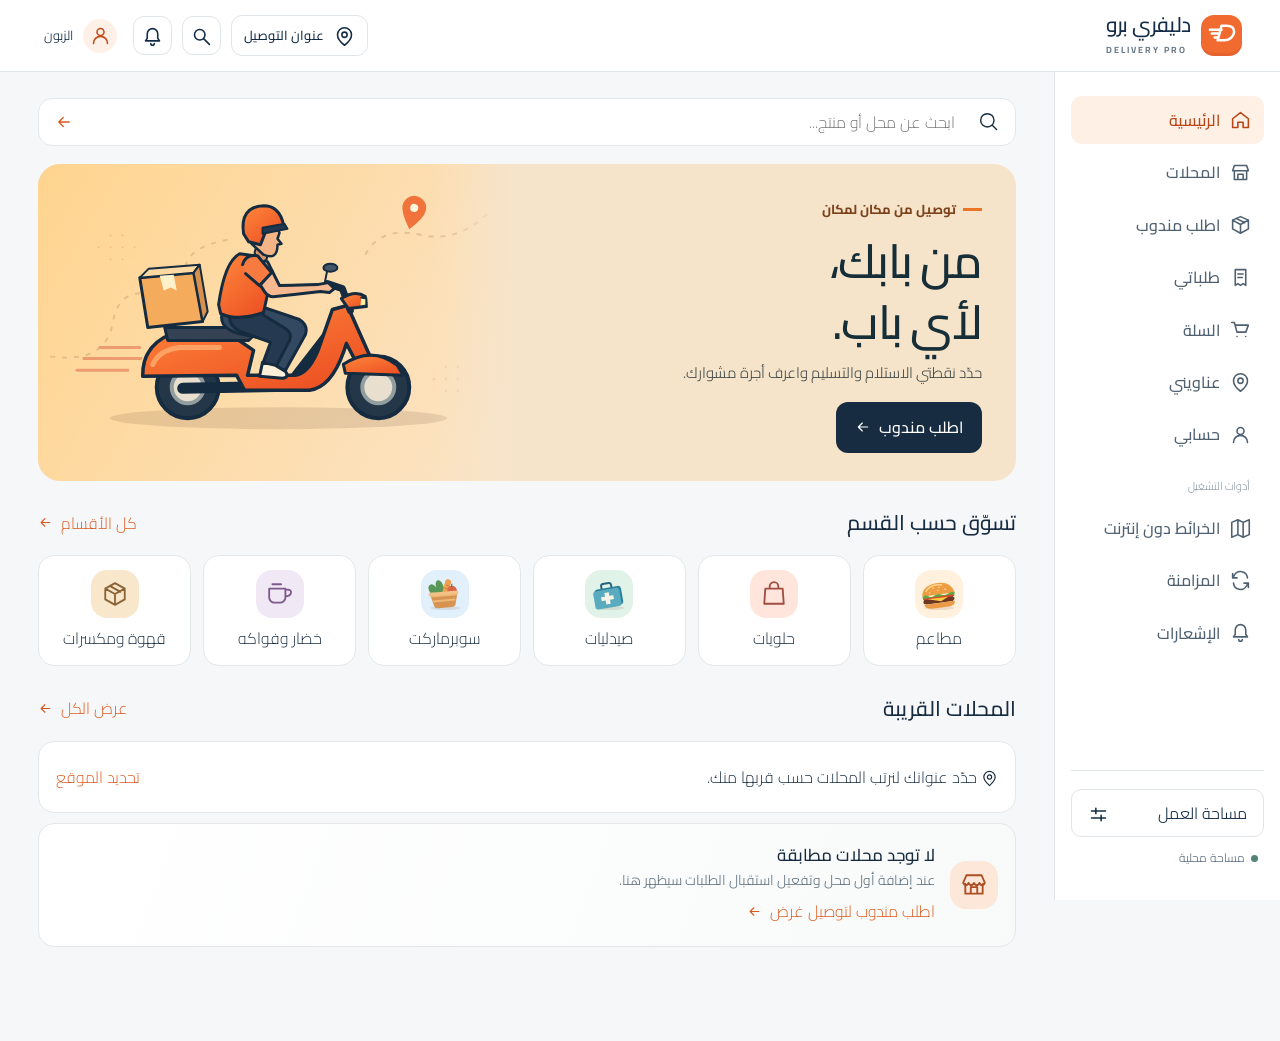
==== commit 718e7aa7: "Add files via upload" ====
--- a/index.html
+++ b/index.html
@@ -1 +1,1386 @@
-<!doctype html><html lang="ar" dir="rtl"><head><meta charset="utf-8"><meta name="viewport" content="width=device-width,initial-scale=1,viewport-fit=cover"><meta name="theme-color" content="#2864e9"><title>الوثيق | برنامج المحاسبة</title><link rel="manifest" href="manifest.webmanifest"><link rel="icon" href="icon.svg"><link rel="stylesheet" href="style.css"><link rel="stylesheet" href="android.css"><link rel="stylesheet" href="enhancements.css"><link rel="stylesheet" href="business.css"><link rel="stylesheet" href="native.css"><link rel="stylesheet" href="teal.css"><link rel="stylesheet" href="polish.css"><link rel="stylesheet" href="v18.css"><link rel="stylesheet" href="v19.css"><link rel="stylesheet" href="v20.css"><link rel="stylesheet" href="v21.css"><link rel="stylesheet" href="v22.css"><link rel="stylesheet" href="v23.css"><link rel="stylesheet" href="v24.css"><link rel="stylesheet" href="v25.css"><link rel="stylesheet" href="v26.css"><link rel="stylesheet" href="v27.css"><link rel="stylesheet" href="v28.css"><link rel="stylesheet" href="v29.css"><link rel="stylesheet" href="v30.css"><link rel="stylesheet" href="v31.css"><link rel="stylesheet" href="v32.css"><link rel="stylesheet" href="v33.css"><link rel="stylesheet" href="v34.css"><link rel="stylesheet" href="v35.css"><link rel="stylesheet" href="v36.css"><link rel="stylesheet" href="v37.css"><link rel="stylesheet" href="v38.css"><link rel="stylesheet" href="v39.css"><link rel="stylesheet" href="v45.css"><link rel="stylesheet" href="v46.css"><link rel="stylesheet" href="v47-thermal.css"><link rel="stylesheet" href="v48-desktop.css"><link rel="stylesheet" href="v49-tailwind.css"><link rel="stylesheet" href="v49-dashboard.css"><link rel="stylesheet" href="v50-ui.css"><link rel="stylesheet" href="v51-products.css"><link rel="stylesheet" href="v52-stable.css"><link rel="stylesheet" href="v52-expenses.css"></head><body><aside id="sidebar"><a class="brand" href="#dashboard"><span class="brand-icon">و</span><span>الوثيق<small>إدارة الأعمال والمحاسبة</small></span></a><div class="workspace"><span class="avatar">و</span><div id="companyLabel"></div><span class="dot"></span></div><nav id="nav"></nav><div class="sidebar-foot">نسخة متزامنة <b>4.9</b><small>حفظ محلي ومزامنة مع الشركة</small></div></aside><div id="veil"></div><main><header><div><button class="icon-btn mobile" id="menuBtn" aria-label="القائمة">☰</button><span class="breadcrumb">مساحة العمل / <b id="crumb">الرئيسية</b></span></div><div class="header-tools"><span id="storageState" class="status"></span><button id="themeBtn" class="icon-btn" title="تغيير المظهر">◐</button><button id="quickBtn" class="primary">＋ عملية جديدة</button><span class="avatar">م</span></div></header><div id="content"><div class="w24-start-loading" role="status"><span>جاري التحميل...</span></div></div><footer>الوثيق ERP <span>محاسبة واضحة. أعمال منظّمة.</span></footer></main><nav id="bottomNav"></nav><section id="modal" class="app-page" hidden aria-label="صفحة العملية"><form id="modalForm"><div class="modal-head"><button type="button" id="closeModal" class="icon-btn" aria-label="رجوع"><svg viewBox="0 0 24 24"><path d="M4 12h16m-7-7 7 7-7 7"/></svg></button><div><small id="modalSub">إدارة الأعمال</small><h2 id="modalTitle"></h2></div><button id="submitModal" class="primary" type="submit">حفظ</button></div><div id="modalError" role="alert"></div><div id="modalBody"></div><div class="modal-foot"><button type="button" id="cancelModal">رجوع</button></div></form></section><section id="choicePage" class="choice-page" hidden><div class="choice-head"><button type="button" id="choiceBack" aria-label="رجوع">→</button><h2 id="choiceTitle">اختر</h2></div><div class="choice-search"><input id="choiceSearch" placeholder="ابحث هنا…" autocomplete="off"></div><div id="choiceItems" role="listbox"></div></section><div id="busyIndicator" hidden role="status"><span id="busyLabel">جاري الحفظ</span></div><div id="toast" role="status"></div><section id="printArea"></section><script>if("serviceWorker" in navigator && (location.protocol === "https:" || location.hostname === "localhost" || location.hostname === "127.0.0.1")){navigator.serviceWorker.register("./sw.js",{updateViaCache:"none"}).catch(()=>{});}</script><script src="pricing.js"></script><script src="shifts.js"></script><script src="fiscal.js"></script><script src="engine.js"></script><script src="oscar-activation-runtime.js"></script><script src="auth.js"></script><script src="media-config.js"></script><script src="media.js"></script><script src="permissions.js"></script><script src="sync-core.js"></script><script src="sync.js"></script><script src="storage.js"></script><script src="export.js"></script><script src="android-shell.js"></script><script src="app.js"></script><script src="android.js"></script><script src="xlsx.full.min.js"></script><script src="import-core.js"></script><script src="enhancements.js"></script><script src="business.js"></script><script src="native.js"></script><script src="teal.js"></script><script src="polish.js"></script><script src="v17.js"></script><script src="v18.js"></script><script src="v19.js"></script><script src="v20.js"></script><script src="v21.js"></script><script src="v22.js"></script><script src="v23.js"></script><script src="v24.js"></script><script src="v25.js"></script><script src="v26.js"></script><script src="v27.js"></script><script src="v28-ui.js"></script><script src="v28-print.js"></script><script src="v28-xlsx.js"></script><script src="v29.js"></script><script src="coa.js"></script><script src="v30.js"></script><script src="v31.js"></script><script src="v32.js"></script><script src="v33.js"></script><script src="v34.js"></script><script src="v35.js"></script><script src="v36.js"></script><script src="v37.js"></script><script src="v38.js"></script><script src="v44-pos.js"></script><script src="v45.js"></script><script src="v46.js"></script><script src="thermal-qr.js"></script><script src="thermal-core.js"></script><script src="v47-thermal.js"></script><script src="v48-desktop.js"></script><script src="v49-dashboard.js"></script><script src="v50-header.js"></script><script src="v51-products.js"></script><script src="v52-expenses.js"></script></body></html>
+<!doctype html><html lang="ar" dir="rtl"><head><meta charset="utf-8"><meta name="viewport" content="width=device-width,initial-scale=1,viewport-fit=cover"><meta name="theme-color" content="#142c47"><title>دليفري برو | Delivery Pro</title><style>/* Copyright 2009 The Cairo Project Authors (https://github.com/Gue3bara/Cairo)
+
+This Font Software is licensed under the SIL Open Font License, Version 1.1.
+This license is copied below, and is also available with a FAQ at:
+http://scripts.sil.org/OFL
+
+
+-----------------------------------------------------------
+SIL OPEN FONT LICENSE Version 1.1 - 26 February 2007
+-----------------------------------------------------------
+
+PREAMBLE
+The goals of the Open Font License (OFL) are to stimulate worldwide
+development of collaborative font projects, to support the font creation
+efforts of academic and linguistic communities, and to provide a free and
+open framework in which fonts may be shared and improved in partnership
+with others.
+
+The OFL allows the licensed fonts to be used, studied, modified and
+redistributed freely as long as they are not sold by themselves. The
+fonts, including any derivative works, can be bundled, embedded, 
+redistributed and/or sold with any software provided that any reserved
+names are not used by derivative works. The fonts and derivatives,
+however, cannot be released under any other type of license. The
+requirement for fonts to remain under this license does not apply
+to any document created using the fonts or their derivatives.
+
+DEFINITIONS
+"Font Software" refers to the set of files released by the Copyright
+Holder(s) under this license and clearly marked as such. This may
+include source files, build scripts and documentation.
+
+"Reserved Font Name" refers to any names specified as such after the
+copyright statement(s).
+
+"Original Version" refers to the collection of Font Software components as
+distributed by the Copyright Holder(s).
+
+"Modified Version" refers to any derivative made by adding to, deleting,
+or substituting -- in part or in whole -- any of the components of the
+Original Version, by changing formats or by porting the Font Software to a
+new environment.
+
+"Author" refers to any designer, engineer, programmer, technical
+writer or other person who contributed to the Font Software.
+
+PERMISSION & CONDITIONS
+Permission is hereby granted, free of charge, to any person obtaining
+a copy of the Font Software, to use, study, copy, merge, embed, modify,
+redistribute, and sell modified and unmodified copies of the Font
+Software, subject to the following conditions:
+
+1) Neither the Font Software nor any of its individual components,
+in Original or Modified Versions, may be sold by itself.
+
+2) Original or Modified Versions of the Font Software may be bundled,
+redistributed and/or sold with any software, provided that each copy
+contains the above copyright notice and this license. These can be
+included either as stand-alone text files, human-readable headers or
+in the appropriate machine-readable metadata fields within text or
+binary files as long as those fields can be easily viewed by the user.
+
+3) No Modified Version of the Font Software may use the Reserved Font
+Name(s) unless explicit written permission is granted by the corresponding
+Copyright Holder. This restriction only applies to the primary font name as
+presented to the users.
+
+4) The name(s) of the Copyright Holder(s) or the Author(s) of the Font
+Software shall not be used to promote, endorse or advertise any
+Modified Version, except to acknowledge the contribution(s) of the
+Copyright Holder(s) and the Author(s) or with their explicit written
+permission.
+
+5) The Font Software, modified or unmodified, in part or in whole,
+must be distributed entirely under this license, and must not be
+distributed under any other license. The requirement for fonts to
+remain under this license does not apply to any document created
+using the Font Software.
+
+TERMINATION
+This license becomes null and void if any of the above conditions are
+not met.
+
+DISCLAIMER
+THE FONT SOFTWARE IS PROVIDED "AS IS", WITHOUT WARRANTY OF ANY KIND,
+EXPRESS OR IMPLIED, INCLUDING BUT NOT LIMITED TO ANY WARRANTIES OF
+MERCHANTABILITY, FITNESS FOR A PARTICULAR PURPOSE AND NONINFRINGEMENT
+OF COPYRIGHT, PATENT, TRADEMARK, OR OTHER RIGHT. IN NO EVENT SHALL THE
+COPYRIGHT HOLDER BE LIABLE FOR ANY CLAIM, DAMAGES OR OTHER LIABILITY,
+INCLUDING ANY GENERAL, SPECIAL, INDIRECT, INCIDENTAL, OR CONSEQUENTIAL
+DAMAGES, WHETHER IN AN ACTION OF CONTRACT, TORT OR OTHERWISE, ARISING
+FROM, OUT OF THE USE OR INABILITY TO USE THE FONT SOFTWARE OR FROM
+OTHER DEALINGS IN THE FONT SOFTWARE.
+ */
+/* arabic */
+@font-face {
+  font-family: 'Cairo';
+  font-style: normal;
+  font-weight: 200 900;
+  font-display: swap;
+  src: url([data-uri]) format('woff2');
+  unicode-range: U+0600-06FF, U+0750-077F, U+0870-0891, U+0897-08E1, U+08E3-08FF, U+200C-200E, U+2010-2011, U+204F, U+2E41, U+FB50-FDFF, U+FE70-FE74, U+FE76-FEFC, U+102E0-102FB, U+10E60-10E7E, U+10EC2-10EC7, U+10EC9-10EEE, U+10EF0-10EFF, U+1EE00-1EE03, U+1EE05-1EE1F, U+1EE21-1EE22, U+1EE24, U+1EE27, U+1EE29-1EE32, U+1EE34-1EE37, U+1EE39, U+1EE3B, U+1EE42, U+1EE47, U+1EE49, U+1EE4B, U+1EE4D-1EE4F, U+1EE51-1EE52, U+1EE54, U+1EE57, U+1EE59, U+1EE5B, U+1EE5D, U+1EE5F, U+1EE61-1EE62, U+1EE64, U+1EE67-1EE6A, U+1EE6C-1EE72, U+1EE74-1EE77, U+1EE79-1EE7C, U+1EE7E, U+1EE80-1EE89, U+1EE8B-1EE9B, U+1EEA1-1EEA3, U+1EEA5-1EEA9, U+1EEAB-1EEBB, U+1EEF0-1EEF1;
+}
+/* latin-ext */
+@font-face {
+  font-family: 'Cairo';
+  font-style: normal;
+  font-weight: 200 900;
+  font-display: swap;
+  src: url([data-uri]) format('woff2');
+  unicode-range: U+0100-02BA, U+02BD-02C5, U+02C7-02CC, U+02CE-02D7, U+02DD-02FF, U+0304, U+0308, U+0329, U+1D00-1DBF, U+1E00-1E9F, U+1EF2-1EFF, U+2020, U+20A0-20AB, U+20AD-20C4, U+2113, U+2C60-2C7F, U+A720-A7FF;
+}
+/* latin */
+@font-face {
+  font-family: 'Cairo';
+  font-style: normal;
+  font-weight: 200 900;
+  font-display: swap;
+  src: url([data-uri]) format('woff2');
+  unicode-range: U+0000-00FF, U+0131, U+0152-0153, U+02BB-02BC, U+02C6, U+02DA, U+02DC, U+0304, U+0308, U+0329, U+2000-206F, U+20AC, U+2122, U+2191, U+2193, U+2212, U+2215, U+FEFF, U+FFFD;
+}
+
+:root{--ink:#142c47;--navy:#142c47;--muted:#5a6c7c;--orange:#eb642c;--accent:#dc511c;--line:#dfe5e9;--bg:#f6f7f8;--paper:#fff;--radius:16px;color-scheme:light}*{box-sizing:border-box}html{scroll-behavior:smooth;scroll-padding-top:80px}body{margin:0;background:var(--bg);color:var(--ink);font-family:Cairo,"Segoe UI",Tahoma,Arial,sans-serif;line-height:1.65}button,input,select,textarea{font:inherit}button,a{touch-action:manipulation}button{cursor:pointer;color:inherit}button:disabled{cursor:default;opacity:.48}input,select,textarea{min-width:0;color:var(--ink);background:#fff;border:1px solid #ccd5db;border-radius:10px;padding:10px 12px;max-width:100%}input:focus,select:focus,textarea:focus,button:focus-visible,a:focus-visible{outline:3px solid #ffa977;outline-offset:2px}a{color:#174e72}h1,h2,h3,p{margin-block-start:0}svg{vertical-align:middle}.ic{width:21px;height:21px;stroke:currentColor;fill:none;stroke-width:1.8;stroke-linecap:round;stroke-linejoin:round;flex:none}.shell-head{height:72px;background:#fff;border-bottom:1px solid var(--line);display:flex;align-items:center;justify-content:space-between;padding:0 3vw;gap:12px;position:sticky;top:0;z-index:12}.shell-brand,.shell-hgroup,.shell-iconbtn,.shell-address,.shell-nav button,.shell-person,.shell-work,.sheet-title,.shell-row{display:flex;align-items:center;gap:10px}.shell-brand{font-size:21px;font-weight:850;line-height:1.1;letter-spacing:-.6px}.brandmark{background:#f16a30;display:grid;place-items:center;color:white;width:41px;height:41px;border-radius:13px;box-shadow:inset 0 -3px 0 #b645232e}.brandmark svg{width:31px;height:31px}.shell-brand small{display:block;font:700 9px Arial;letter-spacing:2px;color:#687988;margin-top:5px}.shell-address,.shell-iconbtn,.shell-work,.shell-person{border:1px solid var(--line);background:white;border-radius:11px;padding:8px 12px;font-size:13px;font-weight:650}.shell-iconbtn{height:39px;width:39px;padding:0;justify-content:center}.shell-work{background:#f5f7f8}.shell-person{border:none;padding-inline:6px}.shell-avatar{width:34px;height:34px;background:#fff0e7;color:#c34c1a;border-radius:50%;display:grid;place-items:center}.shell-status{display:inline-flex;align-items:center;gap:6px;font-size:12px;color:var(--muted)}.shell-status:before{content:"";width:7px;height:7px;border-radius:50%;background:#538477}.shell-wrap{max-width:1640px;margin:auto;display:grid;grid-template-columns:226px minmax(0,1fr)}.shell-side{background:#fff;border-inline-end:1px solid var(--line);position:sticky;top:72px;align-self:start;height:calc(100dvh - 72px);overflow:auto;padding:24px 16px;display:flex;flex-direction:column}.shell-nav{display:grid;gap:4px}.shell-nav button,.shell-bottom button{border:none;background:transparent;text-align:start}.shell-nav button{padding:11px 13px;border-radius:11px;font-weight:650;color:#4f6071;width:100%}.shell-nav button.active{background:#fff0e6;color:#b74515}.shell-nav button:hover{background:#f5f6f7}.shell-nav small{font-size:11px;color:#75808d;margin:14px 14px 5px}.shell-foot{margin-top:auto;border-top:1px solid var(--line);padding-top:15px}.shell-main{min-width:0;width:100%;max-width:1370px;margin:0 auto;padding:26px clamp(16px,3vw,50px) 70px}.shell-bottom{display:none}.shell-pill,.primary,.secondary,.shell-action{display:inline-flex;align-items:center;justify-content:center;gap:7px;border-radius:10px;padding:10px 16px;font-weight:700;border:0;background:var(--navy);color:white}.secondary,.shell-action{background:white;border:1px solid var(--line);color:var(--ink)}.shell-action{justify-content:space-between;width:100%;margin:3px 0}.shell-dialog{position:fixed;width:min(520px,94vw);border:0;box-shadow:0 24px 100px #0b203944;border-radius:22px;padding:0;color:var(--ink);max-height:88dvh;overscroll-behavior:contain}.shell-dialog::backdrop{background:#11223873;backdrop-filter:blur(3px)}.sheet-title{padding:18px 22px;justify-content:space-between;border-bottom:1px solid var(--line);background:white;position:sticky;top:0;z-index:2}.sheet-title h2{font-size:19px;margin:0}.sheet-inner{padding:20px 22px}.shell-form,.shell-form label{display:grid;gap:7px}.shell-form{gap:14px}.shell-form label{font-size:13px;font-weight:650}.shell-hint{font-size:13px;color:var(--muted)}.shell-alert{color:#9d321e;padding:8px 0}.shell-feed{display:grid;gap:9px}.shell-item,.shell-panel{padding:16px;background:white;border:1px solid var(--line);border-radius:14px}.shell-item small{display:block;color:var(--muted)}.shell-toast{position:fixed;bottom:24px;left:50%;transform:translateX(-50%);background:#142c47;color:white;z-index:10000;padding:10px 20px;border-radius:14px;max-width:92vw;text-align:center;box-shadow:0 5px 25px #1232}.shell-toast:empty{display:none}.mobile-only{display:none}.shell-init{text-align:center;padding:12vh 12px}.shell-menu-list{display:grid;gap:4px}.shell-menu-list button{justify-content:flex-start}.shell-dialog form .shell-alert:empty{display:none}@media(max-width:900px){.shell-wrap{grid-template-columns:180px minmax(0,1fr)}.shell-side{padding:18px 9px}.shell-main{padding-inline:18px}.shell-hgroup{gap:5px}}@media(max-width:700px){.shell-wrap{display:block}.shell-side,.desk-only{display:none!important}.mobile-only{display:inline-flex}.shell-head{height:60px;padding:0 12px}.shell-brand{font-size:16px}.shell-brand small{font-size:7px;letter-spacing:1.3px}.brandmark{height:32px;width:32px;border-radius:10px}.brandmark svg{width:25px;height:25px}.shell-brand{gap:6px}.shell-hgroup{gap:6px}.shell-iconbtn{height:33px;width:33px;border-radius:9px}.shell-address{font-size:11px;padding:5px 7px;max-width:117px}.shell-address span{overflow:hidden;white-space:nowrap;text-overflow:ellipsis}.shell-head .shell-avatar{height:30px;width:30px}.shell-main{padding:16px 14px calc(82px + env(safe-area-inset-bottom))}.shell-bottom{position:fixed;bottom:0;left:0;right:0;display:flex;align-items:stretch;justify-content:space-around;background:white;border-top:1px solid var(--line);padding:6px 2px calc(5px + env(safe-area-inset-bottom));z-index:11}.shell-bottom button{display:grid;justify-items:center;gap:2px;font-size:10px;color:#637485;min-width:46px;padding:3px 5px}.shell-bottom button.active{color:#cf4c1d;font-weight:750}.shell-dialog{width:100%;max-width:100%;margin:auto 0 0;border-radius:22px 22px 0 0;padding-bottom:env(safe-area-inset-bottom);max-height:88dvh}.shell-toast{bottom:82px;font-size:13px}}@media print{.shell-head,.shell-side,.shell-bottom,.shell-dialog,.shell-toast,button{display:none!important}.shell-wrap{display:block}.shell-main{padding:0}body{background:white}}
+.signedout .shell-side,.signedout .shell-bottom,.signedout .shell-head button,.signedout .shell-head .desk-only{display:none!important}.signedout .shell-wrap{display:block}.login-panel{background:white;display:grid;grid-template-columns:1fr 1fr;max-width:850px;margin:7vh auto;border:1px solid var(--line);border-radius:24px;overflow:hidden}.login-panel form{padding:26px}.login-panel h1,.login-panel h2,.login-panel p{margin:0}.login-art{background:#fff0df;padding:32px}.login-art img{width:100%;margin-top:28px}.login-logo{width:45px;height:45px;border-radius:13px;background:#e76b32;color:white;display:grid;place-items:center;margin-bottom:24px}@media(max-width:600px){.login-panel{grid-template-columns:1fr;margin:1vh auto}.login-art{padding:17px 22px}.login-art img,.login-logo{display:none}}
+
+#queue-flag{background:#fff0dd;color:#85400a;border:1px solid #ebc595;border-radius:10px;padding:8px 12px;margin-bottom:12px}#queue-flag[hidden]{display:none}
+.c-storefront{--ink:#172c40;--muted:#647582;--orange:#dc591e;--line:#e2e7e7;--cream:#fff5e9;color:var(--ink);margin:auto;max-width:1240px}
+.c-storefront *{box-sizing:border-box}.c-storefront button,.c-storefront input,.c-storefront select,.c-storefront textarea{font:inherit}.c-storefront button{cursor:pointer}.c-storefront h1,.c-storefront h2,.c-storefront h3,.c-storefront p{margin:0}.c-storefront button:focus-visible,.c-storefront a:focus-visible{outline:3px solid #ff9a60;outline-offset:2px}
+.c-search{display:flex;align-items:center;gap:12px;border:1px solid var(--line);border-radius:14px;background:#fff;padding:0 16px;min-height:48px}.c-search input{min-width:0;flex:1;border:0;background:transparent;outline:none;color:var(--ink)}.c-hero{isolation:isolate;overflow:hidden;position:relative;display:grid;grid-template-columns:51% 49%;background:#f6e4ca;border-radius:22px;min-height:260px;margin:18px 0 24px}.c-hero-copy{align-self:center;position:relative;z-index:2;padding:28px 34px}.c-hero-kicker{display:inline-flex;align-items:center;gap:7px;font-size:13px;font-weight:750;color:#7c431d;margin-bottom:9px}.c-hero-kicker i{display:block;width:19px;height:3px;background:#eb7527}.c-hero h1{font-size:clamp(32px,3.7vw,58px);line-height:1.3;letter-spacing:-1.4px;color:#162e38}.c-hero p{font-size:15px;line-height:1.7;margin:7px 0 17px;color:#464e4d}.c-hero-media{position:relative;min-height:100%;background:linear-gradient(120deg,#ffd48f,#fbe4c6);overflow:hidden}.c-hero-media img{position:absolute;width:100%;height:100%;object-fit:cover;inset:0}.c-hero-media:after{content:'';position:absolute;inset:0;background:linear-gradient(to left,#f6e4ca 0%,transparent 18%);pointer-events:none}.c-primary,.c-light,.c-chip,.c-textbtn,.c-iconbtn{display:inline-flex;align-items:center;justify-content:center;gap:8px;line-height:1.45;border:0;text-decoration:none}.c-primary{border-radius:12px;background:var(--ink);color:white;font-weight:750;padding:12px 19px}.c-primary:hover{background:#25445f}.c-primary:disabled{opacity:.5;cursor:wait}.c-light{border-radius:12px;background:#fff;color:var(--ink);border:1px solid var(--line);padding:11px 15px;font-weight:650}.c-textbtn{color:var(--orange);background:transparent;font-weight:700;padding:5px 0}.c-iconbtn{width:36px;height:36px;background:#fff;border-radius:10px;border:1px solid var(--line);color:var(--ink)}.c-section{margin:24px 0}.c-head{display:flex;align-items:center;justify-content:space-between;gap:12px;margin:0 0 14px}.c-head h2{font-size:21px;line-height:1.5}.c-row{display:flex;align-items:center;gap:10px;flex-wrap:wrap}.c-categories{display:grid;grid-template-columns:repeat(6,minmax(0,1fr));gap:12px}.c-cat{border-radius:16px;background:#fff;border:1px solid var(--line);padding:14px 5px;display:grid;justify-items:center;gap:7px;color:var(--ink);font-weight:700;font-size:14px}.c-cat span,.c-symbol{display:grid;place-items:center;border-radius:16px;width:48px;height:48px;background:var(--tile,#fce7d8);color:var(--glyph,#ab4e21)}.c-cat:hover,.c-card-link:hover{border-color:#e39f71}.c-cardgrid{display:grid;grid-template-columns:repeat(auto-fit,minmax(min(240px,100%),1fr));gap:14px}.c-card,.c-empty,.c-form,.c-lineitem,.c-card-link{background:white;border:1px solid var(--line);border-radius:16px;padding:17px}.c-card-link{text-align:start;color:inherit;width:100%}.c-empty{display:flex;align-items:center;gap:15px;min-height:104px;background:linear-gradient(110deg,#fff,#f8faf9)}.c-muted,.c-empty p,.c-card p,.c-lineitem p{color:var(--muted);font-size:14px;line-height:1.7}.c-empty strong,.c-card h3{font-size:17px}.c-symbol{flex:none}.c-card-photo{width:100%;height:140px;object-fit:cover;border-radius:11px;margin-bottom:10px}.c-stack{display:grid;gap:12px}.c-form{display:grid;gap:15px}.c-form input:not([type=checkbox]),.c-form select,.c-form textarea,.c-toolbar select{width:100%;border:1px solid #cfd9dc;background:#fff;border-radius:10px;padding:10px;color:inherit;min-height:42px}.c-form label{display:grid;gap:6px;font-weight:600;font-size:14px}.c-form label.c-check{display:flex;align-items:center;gap:8px}.c-grid2{display:grid;grid-template-columns:repeat(2,minmax(0,1fr));gap:12px}.c-form fieldset{border:1px solid var(--line);border-radius:12px;padding:12px;min-width:0}.c-form legend{font-weight:700}.c-foot,.c-lineitem,.c-toolbar,.c-total{display:flex;align-items:center;justify-content:space-between;gap:12px}.c-lineitem{flex-wrap:wrap}.c-foot{margin-top:14px}.c-price{font-weight:800}.c-chip{background:#fff;border:1px solid var(--line);border-radius:100px;padding:6px 12px;font-size:13px;color:var(--ink)}.c-chip.on{background:#fff0e5;color:#9f461b;border-color:#edb997}.c-toolbar{align-items:stretch;margin:12px 0}.c-toolbar .c-search{flex:1}.c-toolbar select{width:auto}.c-tags{display:flex;gap:8px;overflow-x:auto;padding:2px 0 5px}.c-tags button{white-space:nowrap}.c-money{font-variant-numeric:tabular-nums}.c-box{background:#f5f8f8;border-radius:12px;padding:13px}.c-box p{line-height:1.7}.c-total{padding:9px 0}.c-total+.c-total{border-top:1px solid var(--line)}.c-note{font-size:13px;color:#824b21;background:#fff4e8;border-radius:10px;padding:10px}.c-notice{margin-top:12px;font-size:13px}.c-marker{color:#ad4e24;background:#fff1e8;border-radius:20px;padding:4px 10px;font-size:12px}.c-history{list-style:none;margin:0;padding:0 12px;border-right:2px solid #dfebea}.c-history li{padding:7px}.c-hero-art{height:100%;width:100%;position:absolute;inset:0}.c-storefront form button{white-space:normal}
+@media(max-width:720px){.c-hero{min-height:210px;margin:14px 0 20px;grid-template-columns:55% 45%;border-radius:16px}.c-hero-copy{padding:16px}.c-hero h1{font-size:32px}.c-hero p{font-size:13px;margin:5px 0 12px}.c-hero-kicker{font-size:11px}.c-hero .c-primary{padding:9px 13px;font-size:13px}.c-categories{grid-template-columns:repeat(3,minmax(0,1fr));gap:8px}.c-cat{padding:10px 4px;gap:4px}.c-cat span{width:38px;height:38px;border-radius:12px}.c-head h2{font-size:19px}.c-form{padding:13px}.c-grid2{grid-template-columns:1fr}.c-toolbar{flex-wrap:wrap}.c-toolbar .c-search{min-width:65%}.c-section{margin:18px 0}.c-hero-media img{object-position:center}.c-textbtn{font-size:13px}}
+
+body,button,input,select,textarea,dialog,.shell-brand small{font-family:Cairo,"Segoe UI",Tahoma,sans-serif}
+body,button,input,textarea,select,label{font-weight:300}
+body :is(h1,h2,h3,h4,strong,b,.shell-brand,.shell-nav button,.shell-address,.primary,.secondary,.c-primary,.op-strong){font-weight:500}
+body :is(p,td,.op-row,.shell-form label,.c-marker,.shell-person,.shell-action){font-weight:350}
+@keyframes dp-enter{from{opacity:0;transform:translateY(7px)}to{opacity:1;transform:translateY(0)}}
+@keyframes dp-sheet{from{opacity:0;transform:translateY(20px)}to{opacity:1;transform:translateY(0)}}
+@keyframes dp-notice{from{opacity:0}to{opacity:1}}
+@media(prefers-reduced-motion:no-preference){
+ #app>*,.shell-panel,.c-card,.c-box,.op-card,.op-tile,.dpm-meta,.c-lineitem{animation:dp-enter .25s ease-out both}
+ dialog[open]{animation:dp-sheet .24s cubic-bezier(.2,.75,.25,1)}dialog[open]::backdrop,.shell-toast:not(:empty){animation:dp-notice .18s ease-out}
+ button,a,input,select,textarea,summary,.c-card-link,.op-row,.dpm-meta{transition:background-color .18s,border-color .18s,box-shadow .18s,transform .16s,color .16s}
+ button:active:not(:disabled),.c-card-link:active{transform:scale(.975)}
+ @media(hover:hover){button:hover:not(:disabled),.c-card-link:hover{transform:translateY(-1px)}}
+}
+@media(prefers-reduced-motion:reduce){*,*::before,*::after{animation-duration:.001ms!important;transition-duration:.001ms!important;scroll-behavior:auto!important}}
+</style></head><body><header class="shell-head"><div class="shell-hgroup"><button class="shell-iconbtn mobile-only" data-global="menu" aria-label="فتح القائمة"><span data-icon="menu"></span></button><div class="shell-brand"><span class="brandmark"><svg viewBox="0 0 32 32" fill="none" aria-hidden="true"><path d="M4 10h12m-10 4h7m-4 4h4m8-12h-5l-4 15h7c6 0 10-5 10-9s-3-6-8-6z" stroke="currentColor" stroke-width="2.6" stroke-linecap="round" stroke-linejoin="round"/></svg></span><div>دليفري برو<small dir="ltr">DELIVERY PRO</small></div></div></div><div class="shell-hgroup"><button class="shell-address" data-global="location"><span data-icon="pin"></span><span id="header-address">عنوان التوصيل</span></button><button type="button" class="shell-iconbtn" data-global="search" title="بحث" aria-label="بحث"><span data-icon="search"></span></button><button type="button" class="shell-iconbtn" data-page="notices" title="الإشعارات" aria-label="الإشعارات"><span data-icon="bell"></span></button><button class="shell-person desk-only" data-global="workspace"><span class="shell-avatar" data-icon="account"></span><span id="rolename">الحساب</span></button></div></header><div class="shell-wrap"><aside class="shell-side"><nav class="shell-nav" id="navigation" aria-label="أقسام التطبيق"></nav><div class="shell-foot"><button class="shell-action" data-global="workspace">مساحة العمل <span data-icon="gear"></span></button><button class="shell-person" data-page="sync"><span class="shell-status" id="mode"></span></button></div></aside><div class="shell-main"><button hidden id="queue-flag" data-page="sync"></button><main id="app"><p class="shell-init">جارٍ فتح مساحة العمل…</p></main></div></div><nav class="shell-bottom" id="bottom" aria-label="التنقل السريع"></nav><dialog class="shell-dialog" id="sheet" aria-labelledby="sheet-caption"><div class="sheet-title"><h2 id="sheet-caption"></h2><button class="shell-iconbtn" id="close-sheet" aria-label="إغلاق"><span data-icon="close"></span></button></div><div class="sheet-inner" id="sheet-content"></div></dialog><div class="shell-toast" id="shell-toast" role="status"></div><script>if (!crypto.randomUUID) Object.defineProperty(crypto,'randomUUID',{value:function(){const b=crypto.getRandomValues(new Uint8Array(16));b[6]=(b[6]&15)|64;b[8]=(b[8]&63)|128;const h=Array.from(b,n=>n.toString(16).padStart(2,'0')).join('');return [h.slice(0,8),h.slice(8,12),h.slice(12,16),h.slice(16,20),h.slice(20)].join('-')}});</script><script id="delivery-engine">globalThis.DP = (() => {
+  "use strict";
+  const sections = ["categories","stores","products","drivers","orders","expenses","settlements","vouchers","entries","audit","addresses","regions","branches","notifications","ratings"];
+  const editable = ["categories","stores","products","drivers","addresses","regions","branches"];
+  const groups = ["مطاعم","حلويات","صيدليات","سوبرماركت","خضار وفواكه","قهوة ومكسرات","ملابس","أحذية","إلكترونيات","هدايا","مستحضرات تجميل","خدمات متنوعة"];
+  const flow = {
+    new:["confirmed","cancelled"], confirmed:["cancelled"], assigned:["accepted","rejected","postponed","cancelled"], accepted:["collecting","postponed","failed"], collecting:["picked","postponed","failed"], picked:["delivering","failed"], delivering:["delivered","failed","postponed"], failed:["postponed","returned"], postponed:["confirmed","delivering","returned","cancelled"], delivered:["returned"]
+  };
+  function initial(){
+    const s=Object.fromEntries(sections.map(k=>[k,[]]));
+    s.categories=groups.map((name,i)=>({id:"cat-"+(i+1),name,sort:i,active:true,version:1}));
+    s.settings={base:5,rate:2,included:0,min:5,zoneFee:10,longAfter:20,longRate:0,largeFee:0,expressFee:0,waitRate:0,tax:0,allowNetting:true,allowedTypes:["مستندات","مشتريات","طرود","أغراض شخصية"],version:1};
+    return s;
+  }
+  function check(ok,message){if(!ok)throw Error(message)}
+  function number(v,min=0,max=10000000){
+    check((typeof v==="number" || (typeof v==="string" && v.trim()!=="")) && Number.isFinite(Number(v)) && Number(v)>=min && Number(v)<=max,"قيمة رقمية غير صالحة");
+    return Number(v);
+  }
+  function str(v,required=false,max=1500){
+    const t=String(v??"").trim();check(t.length<=max && (!required || t.length),"يرجى إدخال النص المطلوب بطول مناسب");return t;
+  }
+  function money(v){return Math.round((number(v)+Number.EPSILON)*100)/100}
+  function cents(v){return Math.round(v*100)}
+  function point(p){
+    check(p && typeof p==="object","حدد نقطة الاستلام والتسليم");
+    return {lat:number(p.lat,-90,90),lng:number(p.lng,-180,180),address:str(p.address),...(p.accuracy!=null?{accuracy:number(p.accuracy)}:{})};
+  }
+  const find=(s,k,id)=>{const r=s[k].find(v=>v.id===id);check(r,"السجل المطلوب غير موجود");return r};
+  const active=r=>r.active!==false;
+  const managers=a=>["superadmin","admin"].includes(a.role);
+  const finance=a=>managers(a)||a.role==="accountant";
+  const owns=(s,a,id)=>s.stores.some(v=>v.id===id&&v.ownerId===a.id);
+  const assigned=(s,a,id)=>s.drivers.some(v=>v.id===id&&v.userId===a.id&&active(v));
+  function allowed(v){check(v,"ليست لديك صلاحية لهذه العملية")}
+  function current(r,version){check(Number(version)===r.version,"تعارض في الإصدار. حدّث السجل قبل إعادة المحاولة")}
+  function distance(a,b){
+    a=point(a);b=point(b);const rad=Math.PI/180;
+    const h=Math.sin((b.lat-a.lat)*rad/2)**2+Math.cos(a.lat*rad)*Math.cos(b.lat*rad)*Math.sin((b.lng-a.lng)*rad/2)**2;
+    return 12742*Math.asin(Math.sqrt(Math.min(1,h)));
+  }
+  function shopOpen(shop,at=Date.now(),tz="Asia/Gaza"){
+    if(!active(shop)||shop.accepting===false)return false;
+    const parts=Object.fromEntries(new Intl.DateTimeFormat("en-GB",{timeZone:tz,weekday:"short",hour:"2-digit",minute:"2-digit",hourCycle:"h23"}).formatToParts(new Date(at)).map(v=>[v.type,v.value]));
+    const day=["Sun","Mon","Tue","Wed","Thu","Fri","Sat"].indexOf(parts.weekday);
+    const t=parts.hour+":"+parts.minute;
+    const overnight=shop.opens&&shop.closes&&shop.opens>shop.closes;
+    const scheduleDay=overnight&&t<shop.closes?(day+6)%7:day;
+    const names=["الأحد","الاثنين","الثلاثاء","الأربعاء","الخميس","الجمعة","السبت"];
+    const norm=x=>String(x).replace(/[أإآ]/g,"ا").replace(/^ال/,"").trim();
+    const closed=String(shop.closedDays||"").split(/[,،;؛\s]+/).map(norm);
+    if(closed.includes(String(scheduleDay))||closed.includes(norm(names[scheduleDay])))return false;
+    if(!shop.opens||!shop.closes||shop.opens===shop.closes)return true;
+    return overnight?t>=shop.opens||t<shop.closes:t>=shop.opens&&t<shop.closes;
+  }
+  function quote(s,d,ctx={}){
+    const shop=d.storeId?find(s,"stores",d.storeId):null;
+    const matches=s.regions.filter(r=>active(r)&&r.lat!=null&&r.lng!=null&&r.radius>0&&distance(r,d.dropoff)<=r.radius);
+    const region=matches.sort((a,b)=>a.radius-b.radius||a.id.localeCompare(b.id))[0];
+    const cfg={...s.settings,...(region?.pricing||{}),...(shop?.pricing||{})};
+    const approx=distance(shop||d.pickup,d.dropoff);
+    const road=ctx.roadKm!=null;
+    const km=road?number(ctx.roadKm):approx;
+    const flat=shop?.zoneFee??region?.zoneFee??cfg.zoneFee;
+    const method=road?"road":flat!=null?"zone":"estimate";
+    const billable=Math.max(0,km-cfg.included);
+    const stamp=ctx.at||Date.now();
+    const hour=Number(new Intl.DateTimeFormat("en-GB",{timeZone:"Asia/Gaza",hour:"2-digit",hourCycle:"h23"}).format(new Date(stamp)));
+    const peak=cfg.peakFee>0&&(cfg.peakStart<cfg.peakEnd?hour>=cfg.peakStart&&hour<cfg.peakEnd:hour>=cfg.peakStart||hour<cfg.peakEnd)?cfg.peakFee:0;
+    const waiting=number(d.waitMinutes||0,0,1440)*Number(cfg.waitRate||0);
+    const extras=money(peak+waiting+(d.large?cfg.largeFee:0)+(d.express?cfg.expressFee:0)+(road?Math.max(0,km-cfg.longAfter)*cfg.longRate:0)+(region?.surcharge||0));
+    const coupon=str(d.coupon||"",false,40).toUpperCase();
+    if(coupon)check(coupon===cfg.couponCode&&cfg.couponValue>0,"القسيمة غير سارية");
+    const discount=coupon?cfg.couponValue:0;
+    const subtotal=money(Math.max(cfg.min,(method==="zone"?number(flat):cfg.base+billable*cfg.rate)+extras-discount));
+    const tax=money(subtotal*cfg.tax/100);
+    return {method,km,approxKm:approx,base:cfg.base,rate:cfg.rate,included:cfg.included,billable,extras,waiting,peak,coupon,discount,tax,flat:method==="zone"?Number(flat):null,fee:money(subtotal+tax)};
+  }
+  function balance(s,account){return s.entries.reduce((sum,e)=>sum+e.lines.reduce((v,l)=>v+(l.account===account?cents(l.debit)-cents(l.credit):0),0),0)/100}
+  function driverSummary(s,id){
+    const cash=balance(s,"driver:"+id),commission=-balance(s,"commission:"+id),advances=balance(s,"advance:"+id);
+    const reimbursements=-balance(s,"reimbursement:"+id);
+    const expensesPaid=s.expenses.filter(e=>e.driverId===id&&e.source==="driver"&&e.status==="approved").reduce((n,e)=>n+cents(e.amount),0)/100;
+    return {cash,commission,advances,reimbursements,expensesPaid,expected:Math.max(0,(cents(cash)-(s.settings.allowNetting?cents(commission)+cents(reimbursements):0))/100)};
+  }
+  function candidates(s,o,at){
+    const now=Date.parse(at),openStates=["assigned","accepted","collecting","picked","delivering","postponed","failed"];
+    const region=s.regions.filter(r=>active(r)&&r.lat!=null&&r.lng!=null&&r.radius>0&&distance(r,o.pickup)<=r.radius).sort((a,b)=>a.radius-b.radius)[0];
+    return s.drivers.filter(dr=>active(dr)&&dr.available!==false&&(!dr.regionId||dr.regionId===region?.id)&&(!dr.capacityKg||!Number(o.weight)||Number(o.weight)<=dr.capacityKg))
+      .map(dr=>{
+        const latest=Date.parse(dr.positionAt),fresh=dr.position&&dr.shareLocation&&now>=latest&&now-latest<15*60000;
+        return {dr,load:s.orders.filter(x=>x.id!==o.id&&x.driverId===dr.id&&openStates.includes(x.status)).length,km:fresh?distance(dr.position,o.pickup):Infinity};
+      })
+      .filter(x=>(!x.dr.maxOrders||x.load<x.dr.maxOrders)&&(!x.dr.cashLimit||balance(s,"driver:"+x.dr.id)+o.total<=x.dr.cashLimit))
+      .sort((a,b)=>a.km-b.km||a.load-b.load||(b.dr.priority||0)-(a.dr.priority||0)||a.dr.id.localeCompare(b.dr.id));
+  }
+  function apply(previous,cmd,actor,ctx={}){
+    check(cmd && typeof cmd.id==="string" && /^[0-9a-f]{8}-[0-9a-f]{4}-[1-8][0-9a-f]{3}-[89ab][0-9a-f]{3}-[0-9a-f]{12}$/i.test(cmd.id),"معرّف العملية غير صالح");
+    check(actor && typeof actor.id==="string" && actor.id.length>0,"سجّل الدخول أولاً");
+    const raw=cmd.data||{},type=cmd.type;
+    const payload=JSON.stringify(raw);
+    check(payload.length<=8000000,"حجم العملية أكبر من الحد المسموح");
+    const previousOp=previous.audit.find(e=>e.id===cmd.id);
+    if(previousOp){check(previousOp.actor===actor.id && previousOp.type===type && previousOp.payload===payload,"تعارض معرّف العملية");return previous}
+    const s=structuredClone(previous),d=JSON.parse(payload),id=cmd.id;
+    const dt=new Date(ctx.at||cmd.at||Date.now()); check(Number.isFinite(dt.getTime()),"تاريخ غير صالح");const at=dt.toISOString();
+    const by=actor.id;
+    let subject=id;
+    function journal(memo,ref,postings){
+      const lines=postings.filter(([,amt])=>amt!==0).map(([account,amt])=>({account,debit:amt>0?amt/100:0,credit:amt<0?-amt/100:0}));
+      check(lines.every(l=>Number.isFinite(l.debit)&&Number.isFinite(l.credit))&&lines.reduce((n,l)=>n+cents(l.debit)-cents(l.credit),0)===0,"القيد المالي غير متوازن");
+      if(lines.length)s.entries.push({id:id+"/"+s.entries.length,at,ref,memo,lines});
+    }
+    function note(o,status,reason){o.status=status;o.version++;o.updatedAt=at;o.history.push({status,at,by,reason:str(reason)})}
+    function restore(o){if(!o.stockRestored){for(const line of o.items){const product=find(s,"products",line.productId);product.stock+=line.qty;product.version++;product.updatedAt=at}o.stockRestored=true}}
+    function authorizeSave(k,r,old){
+      if(k==="addresses"){allowed(!old||old.userId===by);r.userId=by;return}
+      if(k==="products"&&actor.role==="merchant"){allowed(owns(s,actor,r.storeId)&&(!old||owns(s,actor,old.storeId)));return}
+      allowed(managers(actor));
+    }
+    if(type==="save"||type==="delete"){
+      const k=d.collection;check(editable.includes(k),"قسم غير صالح");
+      const input=type==="save"?d.record:{id:d.id,version:d.version,active:false};
+      check(input && typeof input==="object","بيانات غير صالحة");
+      const rid=str(input.id||id,true,100);
+      const old=s[k].find(v=>v.id===rid);
+      if(type==="delete")check(old,"السجل غير موجود");if(old)current(old,input.version);
+      const r={...old,...input,id:rid,active:input.active??old?.active??true};
+      authorizeSave(k,r,old);
+      r.name=str(r.name,true,200);r.version=(old?.version||0)+1;r.updatedAt=at;r.createdAt=old?.createdAt||at;
+      if(k==="stores"||k==="addresses")Object.assign(r,point(r));
+      if(k==="stores"){
+        if(r.categoryId)find(s,"categories",r.categoryId);
+        for(const f of ["minOrder","radius","zoneFee"])if(r[f]!=null&&r[f]!=="")r[f]=number(r[f]);else delete r[f];
+        r.accepting=r.accepting!==false;
+      }
+      if(k==="regions"){
+        if(r.lat!=null||r.lng!=null){Object.assign(r,point(r));r.radius=number(r.radius,0.001,2000)}
+        if(r.zoneFee!=null&&r.zoneFee!=="")r.zoneFee=money(r.zoneFee);else delete r.zoneFee;
+      }
+      if(k==="products"){
+        const store=find(s,"stores",r.storeId);check(active(store)||!r.active,"المحل غير مفعّل");
+        r.price=money(r.price);r.stock=number(r.stock,0,1000000);check(Number.isInteger(r.stock),"المخزون يجب أن يكون عدداً صحيحاً");
+        if(r.offerPrice!=null&&r.offerPrice!==""){r.offerPrice=money(r.offerPrice);check(r.offerPrice<=r.price,"سعر العرض يتجاوز السعر الأصلي")}else delete r.offerPrice;
+        if(r.maxQty!=null&&r.maxQty!=="")r.maxQty=number(r.maxQty,1,1000000);else delete r.maxQty;
+        if(r.options)check(Array.isArray(r.options)&&r.options.length<=100&&r.options.every(x=>typeof x==="string"),"خيارات المنتج غير صالحة");
+      }
+      if(k==="drivers"){
+        r.userId=r.userId||r.id;check(!s.drivers.some(v=>v.id!==rid&&v.userId===r.userId),"حساب الدخول مربوط بسائق آخر");
+        r.commissionType=r.commissionType==="fixed"?"fixed":"percent";r.commission=number(r.commission||0,0,r.commissionType==="percent"?100:1000000);
+        r.opening=money(r.opening||0);if(old)check(r.opening===old.opening,"تعديل الرصيد الافتتاحي يتطلب سنداً");
+        else journal("رصيد افتتاحي",rid,[["driver:"+rid,cents(r.opening)],["capital",-cents(r.opening)]]);
+      }
+      if(old)Object.assign(old,r);else s[k].push(r);subject=rid;
+    }else if(type==="settings"){
+      allowed(managers(actor));if(d.version!=null)current(s.settings,d.version);
+      for(const f of ["base","rate","included","min","zoneFee","longAfter","longRate","largeFee","expressFee","waitRate","tax"]){
+        if(f in d)s.settings[f]=f==="zoneFee"&&d[f]===null?null:number(d[f],0,f==="tax"?100:1000000);
+      }
+      for(const k of ["peakFee","peakStart","peakEnd","couponValue"])if(k in d)s.settings[k]=number(d[k],0,k==="peakStart"||k==="peakEnd"?23:100000);
+      if("couponCode" in d)s.settings.couponCode=str(d.couponCode,false,40).toUpperCase();
+      if("allowNetting" in d)s.settings.allowNetting=d.allowNetting===true;
+      if("managerWhatsapp" in d){const n=String(d.managerWhatsapp||"").trim().replace(/^\+/,"");check(!n||/^[1-9]\d{7,14}$/.test(n),"أدخل رقم واتساب بالصيغة الدولية");s.settings.managerWhatsapp=n}
+      if("autoAssign" in d)s.settings.autoAssign=d.autoAssign===true;
+      if("allowedTypes" in d){check(Array.isArray(d.allowedTypes),"قائمة الأنواع غير صالحة");s.settings.allowedTypes=d.allowedTypes.map(v=>str(v,true,100))}
+      s.settings.version++;
+    }else if(type==="order.create"){
+      allowed(managers(actor)||actor.role==="customer");
+      const shop=d.kind==="store"?find(s,"stores",d.storeId):null;
+      check(shop||d.kind==="parcel","نوع الطلب غير صالح");
+      const pickup=point(shop||d.pickup),dropoff=point(d.dropoff);
+      const q=quote(s,{...d,storeId:shop?.id,pickup,dropoff},ctx);check(q.method==="road"||(q.method==="zone"&&d.acceptZone===true),"وافق على تسعيرة المنطقة أو احصل على مسار طريق");
+      check(d.expectedFee!=null&&cents(money(d.expectedFee))===cents(q.fee),"تغيّرت أجرة التوصيل. راجع السعر مجدداً");
+      const items=[];let goodsCents=0;
+      if(shop){
+        check(shopOpen(shop,at),"المحل مغلق أو لا يستقبل طلبات");check(shop.radius==null||q.km<=shop.radius,"العنوان خارج نطاق تغطية المحل");
+        check(Array.isArray(d.items)&&d.items.length>0&&d.items.length<=200,"السلة فارغة أو تتجاوز الحد");
+        const counts=new Map();
+        for(const line of d.items){
+          const p=find(s,"products",line.productId);
+          const qty=number(line.qty,1,1000000);const count=(counts.get(p.id)||0)+qty;counts.set(p.id,count);
+          check(Number.isInteger(qty)&&p.storeId===shop.id&&active(p)&&p.stock>=qty&&(!p.maxQty||count<=p.maxQty),"كمية أحد المنتجات غير متاحة");
+          const option=str(line.option);if(p.options?.length)check(p.options.includes(option),"اختر أحد خيارات المنتج");
+          const price=p.offerPrice??p.price;
+          items.push({productId:p.id,name:p.name,qty,price,option});goodsCents+=cents(price)*qty;p.stock-=qty;p.version++;p.updatedAt=at;
+        }
+        check(goodsCents>=cents(shop.minOrder||0),"لم تصل للحد الأدنى للطلب");
+        check(d.expectedGoods!=null&&cents(money(d.expectedGoods))===goodsCents,"تغيّرت قيمة السلة");
+      }else{
+        check(s.settings.allowedTypes.includes(d.itemType),"نوع الغرض غير مسموح");
+        str(d.senderName,true);str(d.senderPhone,true);str(d.description,true);
+      }
+      const recipientName=str(d.recipientName,true),recipientPhone=str(d.recipientPhone,true);
+      const payer=d.payer==="merchant"?"merchant":"customer";
+      if(shop && shop.payerPolicy!=="either")check(payer===(shop.payerPolicy==="merchant"?"merchant":"customer"),"الجهة التي تتحمل الأجرة لا تطابق سياسة المتجر");
+      check(payer!=="merchant"||(shop&&goodsCents>=cents(q.fee)),"قيمة المنتجات لا تغطي أجرة التاجر");
+      s.orders.push({id,version:1,createdAt:at,updatedAt:at,customerId:by,kind:shop?"store":"parcel",storeId:shop?.id||null,driverId:null,status:"new",pickup,dropoff,recipientName,recipientPhone,senderName:str(d.senderName),senderPhone:str(d.senderPhone),description:str(d.description),itemType:str(d.itemType),notes:str(d.notes),size:str(d.size),weight:str(d.weight),photo:d.photo||null,payer,payerSide:str(d.payerSide),payment:"cash",items,goods:goodsCents/100,fee:q.fee,total:(goodsCents+(payer==="merchant"?0:cents(q.fee)))/100,merchantDue:(goodsCents-(payer==="merchant"?cents(q.fee):0))/100,quote:q,history:[{status:"new",at,by}]});
+    }else if(type==="driver.shift"){
+      const dr=find(s,"drivers",d.id);allowed(actor.role==="driver"&&assigned(s,actor,dr.id));current(dr,d.version);
+      check(typeof d.onDuty==="boolean"&&typeof d.shareLocation==="boolean","حالة الوردية غير صالحة");
+      dr.available=d.onDuty;dr.shareLocation=d.onDuty&&d.shareLocation;dr.version++;dr.updatedAt=at;subject=dr.id;
+      if(dr.shareLocation&&d.position){dr.position=point(d.position);dr.positionAt=at}
+      else if(!dr.shareLocation){delete dr.position;delete dr.positionAt}
+    }else if(["order.assign","order.autoAssign","order.status","order.refund","order.rate"].includes(type)){
+      const o=find(s,"orders",d.id);subject=o.id;current(o,d.version);
+      if(type==="order.assign"||type==="order.autoAssign"){
+        allowed(managers(actor));check(["confirmed","assigned","accepted"].includes(o.status),"تعذر تعيين سائق في هذه الحالة");
+        const driver=type==="order.autoAssign"?candidates(s,o,at)[0]?.dr:find(s,"drivers",d.driverId);
+        check(driver,"لا يوجد سائق متاح يطابق شروط المنطقة والحمولة");check(active(driver)&&driver.available!==false,"السائق غير متاح");
+        o.driverId=driver.id;o.commission=driver.commissionType==="fixed"?driver.commission:money(o.fee*driver.commission/100);
+        note(o,"assigned",driver.id);
+      }else if(type==="order.rate"){
+        allowed(actor.role==="customer"&&o.customerId===by&&o.status==="delivered");check(!o.rating,"سبق تقييم الطلب");
+        o.rating=number(d.rating,1,5);check(Number.isInteger(o.rating),"التقييم غير صحيح");o.version++;s.ratings.push({id,orderId:o.id,storeId:o.storeId,rating:o.rating,comment:str(d.comment),at});
+      }else if(type==="order.refund"){
+        allowed(finance(actor));check(["delivered","returned"].includes(o.status)&&o.collected!=null,"لا يوجد تحصيل معتمد");
+        const amount=money(d.amount);check(amount>0&&cents(amount)+cents(o.refunded||0)<=cents(o.goods),"المبلغ يتجاوز قيمة المنتجات المتبقية");
+        const reason=str(d.reason,true);
+        journal("استرداد — "+reason,o.id,[["merchant:"+o.storeId,cents(amount)],["cash",-cents(amount)]]);
+        o.refunded=(cents(o.refunded||0)+cents(amount))/100;o.version++;
+      }else{
+        const next=d.status;
+        allowed(managers(actor)||(assigned(s,actor,o.driverId)&&actor.role==="driver"&&next!=="confirmed"&&next!=="cancelled"&&o.status!=="delivered")||(actor.role==="customer"&&o.customerId===by&&next==="cancelled"&&o.status==="new")||(actor.role==="merchant"&&owns(s,actor,o.storeId)&&o.status==="new"&&["confirmed","cancelled"].includes(next)));
+        check(flow[o.status]?.includes(next),"انتقال غير مسموح لحالة الطلب");
+        if(["rejected","postponed","failed","cancelled","returned"].includes(next))str(d.reason,true);
+        if(o.status==="postponed"){const carrying=o.history.some(h=>h.status==="picked");check(carrying?["delivering","returned"].includes(next):["confirmed","cancelled"].includes(next),"أعد الطلب إلى المرحلة المناسبة للاستلام")}
+        if(next==="delivered"){
+          check(o.collected==null&&cents(money(d.collected))===cents(o.total),"يجب تأكيد مبلغ التحصيل المطابق للطلب");
+          o.collected=o.total;o.deliveredAt=at;o.proof=d.proof||null;o.recipient=str(d.recipient);
+          const amt=cents(o.total),fee=cents(o.fee),commission=cents(o.commission||0);
+          journal("تحصيل طلب",o.id,[["driver:"+o.driverId,amt],["merchant:"+o.storeId,-cents(o.merchantDue)],["deliveryRevenue",-fee+cents(o.quote.tax)],["taxPayable",-cents(o.quote.tax)],["commissionExpense",commission],["commission:"+o.driverId,-commission]]);
+        }
+        if(next==="returned"||next==="cancelled")restore(o);
+        if(next==="confirmed"||next==="rejected")o.driverId=null;
+        note(o,next==="rejected"?"confirmed":next,d.reason);
+        if(next==="confirmed"&&s.settings.autoAssign){
+          const match=candidates(s,o,at)[0]?.dr;
+          if(match){o.driverId=match.id;o.commission=match.commissionType==="fixed"?match.commission:money(o.fee*match.commission/100);note(o,"assigned",match.id)}
+        }
+      }
+    }else if(type==="expense.create"){
+      const source=d.source;check(["company","driver","personal"].includes(source),"حدد الجهة الدافعة");
+      if(d.driverId)find(s,"drivers",d.driverId);
+      if(source!=="company")check(d.driverId,"حدد السائق");
+      allowed(finance(actor)||(actor.role==="driver"&&assigned(s,actor,d.driverId)&&source!=="company"));
+      const amount=money(d.amount);check(amount>0,"أدخل مبلغاً موجباً");
+      const date=d.date||at.slice(0,10);check(/^\d{4}-\d{2}-\d{2}$/.test(date)&&Number.isFinite(Date.parse(date)),"تاريخ المصروف غير صالح");
+      s.expenses.push({id,version:1,date,createdAt:at,by,amount,source,driverId:d.driverId||null,category:str(d.category,true),note:str(d.note),receipt:d.receipt||null,status:"pending",branchId:str(d.branchId),currency:"ILS",method:str(d.method||"نقدي")});
+    }else if(type==="expense.decide"){
+      allowed(finance(actor));const e=find(s,"expenses",d.id);subject=e.id;current(e,d.version);check(e.status==="pending"&&typeof d.approved==="boolean","راجع حالة المصروف");e.version++;e.status=d.approved?"approved":"rejected";e.decidedBy=by;e.decidedAt=at;
+      if(d.approved)journal("مصروف "+e.category,e.id,[["expense",cents(e.amount)],[e.source==="driver"?"driver:"+e.driverId:e.source==="personal"?"reimbursement:"+e.driverId:e.branchId?"cash:"+find(s,"branches",e.branchId).id:"cash",-cents(e.amount)]]);
+    }else if(type==="settlement.request"){
+      allowed(actor.role==="driver"&&assigned(s,actor,d.driverId));const amount=money(d.amount);check(amount>0,"المبلغ غير صالح");s.settlements.push({id,version:1,kind:"request",status:"pending",driverId:d.driverId,amount,at,by,note:str(d.note)});
+    }else if(type==="settlement.driver"){
+      allowed(finance(actor));const dr=find(s,"drivers",d.driverId);
+      const summary=driverSummary(s,dr.id);if(d.expected!=null)check(cents(number(d.expected))===cents(summary.expected),"تغيّرت العهدة المتوقعة؛ راجع التسوية");
+      const received=money(d.received);
+      const net=s.settings.allowNetting?Math.min(Math.max(0,cents(summary.cash)),Math.max(0,cents(summary.commission))):0;
+      const reimburse=s.settings.allowNetting?Math.min(Math.max(0,cents(summary.cash)-net),Math.max(0,cents(summary.reimbursements))):0;
+      check(cents(summary.cash)>0||received>0,"لا توجد عهدة للتسوية");
+      if(cents(received)!==cents(summary.expected))str(d.note,true);
+      const difference=cents(received)-cents(summary.expected);
+      // Outstanding shortage stays in the driver's receivable until it is resolved.
+      journal("تسوية عهدة",dr.id,[["cash",cents(received)],["driver:"+dr.id,-cents(received)-net-reimburse],["commission:"+dr.id,net],["reimbursement:"+dr.id,reimburse]]);
+      if(d.requestId){const req=find(s,"settlements",d.requestId);check(req.kind==="request"&&req.status==="pending"&&req.driverId===dr.id,"طلب تسليم غير صالح");req.status="approved";req.version++}
+      s.settlements.push({id,kind:"driver",status:"approved",driverId:dr.id,at,by,...summary,commissionDeducted:net/100,reimbursed:reimburse/100,received,difference:difference/100,note:str(d.note)});
+    }else if(type==="settlement.merchant"){
+      allowed(finance(actor));const shop=find(s,"stores",d.storeId);const amount=money(d.amount),due=-balance(s,"merchant:"+shop.id);
+      check(amount>0&&cents(amount)<=cents(due),"المبلغ يتجاوز مستحق التاجر");
+      journal("تحويل مستحقات تاجر",shop.id,[["merchant:"+shop.id,cents(amount)],["cash",-cents(amount)]]);
+      s.settlements.push({id,kind:"merchant",status:"approved",at,by,storeId:shop.id,amount,note:str(d.note)});
+    }else if(type==="voucher"){
+      allowed(finance(actor));const amount=money(d.amount),dir=d.direction,account=str(d.account,true);
+      check(["in","out"].includes(dir)&&amount>0,"قيمة السند غير صالحة");
+      check(["external","capital"].includes(account)||s.drivers.some(v=>["advance:"+v.id,"commission:"+v.id,"reimbursement:"+v.id].includes(account)),"الحساب المقابل غير معتمد");
+      if(account.startsWith("commission:")||account.startsWith("reimbursement:"))check(dir==="out"&&cents(amount)<=-cents(balance(s,account)),"المبلغ يتجاوز المستحق للسائق");
+      if(account.startsWith("advance:")&&dir==="in")check(cents(amount)<=cents(balance(s,account)),"المبلغ يتجاوز السلفة المتبقية");
+      const a=cents(amount)*(dir==="in"?1:-1),memo=str(d.note,true);journal(memo,id,[[d.branchId?"cash:"+find(s,"branches",d.branchId).id:"cash",a],[account,-a]]);
+      s.vouchers.push({id,at,by,direction:dir,amount,note:memo,account,branchId:d.branchId||null});
+    }else{throw Error("نوع العملية غير مدعوم")}
+    s.audit.push({id,at,actor:by,role:actor.role,type,subject,payload});
+    s.notifications.push({id,at,type,subject,actor:by});
+    return s;
+  }
+  function visible(state,actor){
+    const s=structuredClone(state);
+    if(managers(actor)){s.audit=s.audit.map(({payload,...entry})=>entry);return s}
+    const allOrders=s.orders;
+    const driverIds=new Set(s.drivers.filter(d=>d.userId===actor.id&&active(d)).map(d=>d.id));
+    const shopIds=new Set(s.stores.filter(v=>v.ownerId===actor.id).map(v=>v.id));
+    const accountant=actor.role==="accountant",driver=actor.role==="driver",merchant=actor.role==="merchant",customer=actor.role==="customer";
+    s.orders=allOrders.filter(o=>accountant||(driver&&driverIds.has(o.driverId))||(merchant&&shopIds.has(o.storeId))||(customer&&o.customerId===actor.id));
+    const ids=new Set(s.orders.map(v=>v.id));
+    for(const o of s.orders){
+      if(customer){delete o.commission;delete o.merchantDue;delete o.proof}
+      if(merchant){delete o.proof;delete o.commission}
+    }
+    s.addresses=s.addresses.filter(x=>x.userId===actor.id);
+    if(!accountant){
+      s.entries=s.entries.filter(e=>!customer&&e.lines.some(l=>driver?[...driverIds].some(id=>["driver:"+id,"commission:"+id,"advance:"+id,"reimbursement:"+id].includes(l.account)):[...shopIds].some(id=>l.account==="merchant:"+id))).map(e=>({...e,lines:e.lines.filter(l=>driver?[...driverIds].some(id=>["driver:"+id,"commission:"+id,"advance:"+id,"reimbursement:"+id].includes(l.account)):[...shopIds].some(id=>l.account==="merchant:"+id))}));
+      s.expenses=s.expenses.filter(e=>driver&&driverIds.has(e.driverId));
+      s.settlements=s.settlements.filter(e=>(driver&&driverIds.has(e.driverId))||(merchant&&shopIds.has(e.storeId)));
+      s.vouchers=[];
+      s.drivers=s.drivers.filter(v=>driver&&driverIds.has(v.id));
+    }
+    s.stores=s.stores.filter(v=>active(v)||accountant||(merchant&&shopIds.has(v.id))).map(v=>{
+      if(accountant||(merchant&&shopIds.has(v.id)))return v;
+      const {ownerId,ownerName,...pub}=v;return pub;
+    });
+    const listed=new Set(s.stores.map(v=>v.id));
+    s.products=s.products.filter(v=>listed.has(v.storeId)&&(active(v)||(merchant&&shopIds.has(v.storeId))||accountant));
+    s.categories=s.categories.filter(active);s.ratings=s.ratings.map(({storeId,rating})=>({storeId,rating}));
+    const ownIds=new Set([...ids,...s.addresses,...s.expenses,...s.settlements].map(v=>typeof v==="string"?v:v.id));
+    s.notifications=s.notifications.filter(v=>ownIds.has(v.subject)||v.actor===actor.id);
+    s.audit=s.audit.filter(v=>v.actor===actor.id).map(({payload,...entry})=>entry);
+    return s;
+  }
+  return {initial,apply,visible,quote,distance,shopOpen,balance,driverSummary,next:status=>[...(flow[status]||[])]};
+})();
+</script><script>// Offline maps use licensed GeoJSON in WGS84. Road topology is opt-in per edge.
+const Maps = (() => {
+  const limit = 48 * 1024 * 1024, maxVertices = 450000;
+  const places = ['خانيونس','رفح','غزة','دير البلح'];
+  let availablePacks=[];
+  let database, activeWatch, memoryLayers, serverAvailable = false;
+  const controllers = new Map();
+  const el = (tag, text, cls) => {
+    const n = document.createElement(tag);
+    if (text != null) n.textContent = text;
+    if (cls) n.className = cls;
+    return n;
+  };
+  function button(label, action, cls='') {
+    const b = el('button',label,cls); b.type = 'button'; b.onclick = action; return b;
+  }
+  const valid = p => p && Number.isFinite(p.lat) && Math.abs(p.lat)<=90 && Number.isFinite(p.lng) && Math.abs(p.lng)<=180;
+  const coord = c => ({lat:c[1],lng:c[0]});
+  function distance(a,b) {
+    const d = Math.PI/180;
+    const h = Math.sin((a.lat-b.lat)*d/2)**2+Math.cos(a.lat*d)*Math.cos(b.lat*d)*Math.sin((a.lng-b.lng)*d/2)**2;
+    return 12742*Math.asin(Math.sqrt(Math.min(1,h)));
+  }
+  function db() {
+    if(!database) database = new Promise((resolve,reject)=>{
+      const r=indexedDB.open('DeliveryProMapsV1',1);
+      r.onupgradeneeded=()=>{for(const k of ['catalog','data','partial'])r.result.createObjectStore(k)};
+      r.onsuccess=()=>resolve(r.result);r.onerror=()=>reject(r.error);
+    });return database;
+  }
+  async function access(table,mode,operation) {
+    const base=await db();
+    return new Promise((resolve,reject)=>{
+      const t=base.transaction(table,mode), r=operation(t.objectStore(table));
+      t.oncomplete=()=>resolve(r.result); t.onerror=t.onabort=()=>reject(t.error||new Error('تعذر حفظ ملف الخريطة'));
+    });
+  }
+  const all=t=>access(t,'readonly',s=>s.getAll());
+  const read=(t,k)=>access(t,'readonly',s=>s.get(k));
+  const save=(t,k,v)=>access(t,'readwrite',s=>s.put(v,k));
+  const remove=(t,k)=>access(t,'readwrite',s=>s.delete(k));
+  async function commit(meta,data) {
+    const base=await db();
+    await new Promise((ok,fail)=>{
+      const t=base.transaction(['catalog','data','partial'],'readwrite');
+      t.objectStore('catalog').put(meta,meta.id);t.objectStore('data').put(data,meta.id);t.objectStore('partial').delete(meta.id);
+      t.oncomplete=ok;t.onerror=t.onabort=()=>fail(t.error);
+    });memoryLayers=null;
+  }
+  async function layers() {
+    if(!memoryLayers) memoryLayers=Promise.all([all('catalog'),all('data')]).then(([catalog,data])=>data.map(d=>({...d,meta:catalog.find(x=>x.id===d.id)})).filter(x=>x.meta));
+    return memoryLayers;
+  }
+  function decode(raw) {
+    if(raw.type!=='FeatureCollection'||!Array.isArray(raw.features)||!raw.features.length||raw.features.length>90000)throw Error('يلزم ملف GeoJSON بصيغة FeatureCollection وفيه معالم جغرافية.');
+    const out=[], bounds=[Infinity,Infinity,-Infinity,-Infinity];
+    const depths={Point:0,MultiPoint:1,LineString:1,MultiLineString:2,Polygon:2,MultiPolygon:3};
+    let count=0,fb;
+    function scan(coords,depth) {
+      if(!Array.isArray(coords)||!coords.length)throw Error('إحداثيات فارغة أو غير صحيحة.');
+      if(depth){for(const part of coords)scan(part,depth-1);return}
+      if(!valid(coord(coords))||++count>maxVertices)throw Error('تجاوز الملف سعة العرض أو يحتوي إحداثيات غير صالحة.');
+      fb[0]=Math.min(fb[0],coords[0]);fb[1]=Math.min(fb[1],coords[1]);fb[2]=Math.max(fb[2],coords[0]);fb[3]=Math.max(fb[3],coords[1]);
+      bounds[0]=Math.min(bounds[0],coords[0]);bounds[1]=Math.min(bounds[1],coords[1]);
+      bounds[2]=Math.max(bounds[2],coords[0]);bounds[3]=Math.max(bounds[3],coords[1]);
+    }
+    for(const f of raw.features){
+      const g=f?.geometry,p=f?.properties||{};if(!g||!Object.hasOwn(depths,g.type))continue;
+      fb=[Infinity,Infinity,-Infinity,-Infinity];scan(g.coordinates,depths[g.type]);out.push({bounds:fb,type:g.type,c:g.coordinates,name:String(p['name:ar']||p.name||'').slice(0,90),
+        water:!!(p.waterway||p.natural==='water'||p.water),park:!!(p.leisure==='park'||p.landuse==='grass'),highway:!!p.highway,
+        road:g.type==='LineString'&&g.coordinates.length>1&&p.routable===true&&['string','number'].includes(typeof p.from)&&['string','number'].includes(typeof p.to)&&['both','forward','reverse'].includes(p.direction),
+        from:String(p.from??''),to:String(p.to??''),direction:String(p.direction||'')});
+    }
+    if(!out.length)throw Error('لا يحتوي الملف على معالم قابلة للرسم.');
+    return {features:out,bounds};
+  }
+  class Heap {
+    items=[];
+    put(x){const a=this.items;let i=a.push(x)-1;while(i){const j=(i-1)>>1;if(a[j][0]<=x[0])break;a[i]=a[j];i=j}a[i]=x}
+    pop(){const a=this.items,top=a[0],v=a.pop();if(a.length){let i=0;while(2*i+1<a.length){let j=i*2+1;if(j+1<a.length&&a[j+1][0]<a[j][0])j++;if(a[j][0]>=v[0])break;a[i]=a[j];i=j}a[i]=v}return top}
+  }
+  function graph(layer) {
+    if(layer.graph)return layer.graph;
+    const nodes=new Map(),edges=new Map();
+    function add(id,p){if(nodes.has(id)&&distance(nodes.get(id),p)>0.005)throw Error('تناقض في نقاط شبكة الطرق');nodes.set(id,p);if(!edges.has(id))edges.set(id,[])}
+    try{for(const f of layer.features){
+      if(!f.road)continue;
+      const line=f.c.map(coord);add(f.from,line[0]);add(f.to,line.at(-1));let km=0;for(let i=1;i<line.length;i++)km+=distance(line[i-1],line[i]);
+      if(!km)continue;
+      if(f.direction!=='reverse')edges.get(f.from).push({to:f.to,line,km});
+      if(f.direction!=='forward')edges.get(f.to).push({to:f.from,line:line.slice().reverse(),km});
+    }}catch{nodes.clear();edges.clear()}
+    return layer.graph={nodes,edges};
+  }
+  function localRoute(layer,a,b) {
+    const {nodes,edges}=graph(layer);
+    function nearest(p){let best,km=.08;for(const [id,n] of nodes){const d=distance(n,p);if(d<=km){km=d;best=id}}return best}
+    const from=nearest(a),to=nearest(b);
+    if(from===undefined||to===undefined||from===to)return null;
+    const heap=new Heap(),best=new Map([[from,0]]),prev=new Map();heap.put([0,from]);
+    while(heap.items.length){
+      const [km,id]=heap.pop();if(km!==best.get(id))continue;if(id===to)break;
+      for(const edge of edges.get(id)){const v=km+edge.km;if(v<(best.get(edge.to)??Infinity)){best.set(edge.to,v);prev.set(edge.to,[id,edge]);heap.put([v,edge.to])}}
+    }
+    if(!prev.has(to))return null;
+    const path=[];let id=to;
+    while(id!==from){const [last,e]=prev.get(id);path.push(e.line);id=last}
+    return {roadKm:best.get(to),points:path.reverse().flat(),source:'شبكة الطرق المحلية · '+layer.meta.name,method:'road'};
+  }
+  async function route(a,b) {
+    if(!valid(a)||!valid(b))throw Error('حدّد إحداثيات الاستلام والتسليم أولاً.');
+    const approxKm=distance(a,b);
+    if(serverAvailable && navigator.onLine){
+      try{const q=new URLSearchParams({from:[a.lat,a.lng].join(','),to:[b.lat,b.lng].join(',')});
+        const r=await fetch('/api/route?'+q,{signal:AbortSignal.timeout(7000)});
+        if(r.ok){const d=await r.json();if(Number.isFinite(d.km)&&d.km>0)return {roadKm:d.km,points:(d.geometry?.coordinates||[]).map(coord).filter(valid),minutes:d.minutes,approxKm,source:'مسار الطريق',method:'road'}}}catch{}
+    }
+    for(const layer of await layers()){const found=localRoute(layer,a,b);if(found)return {...found,approxKm}}
+    return {approxKm,method:'estimate',source:'المسافة المباشرة التقريبية'};
+  }
+  let canGeocode=false;
+  function geo() {
+    return new Promise((ok,fail)=>{
+      if(!navigator.geolocation){fail(Error('الموقع غير متاح. أدخل العنوان أو الإحداثيات يدويًا.'));return}
+      navigator.geolocation.getCurrentPosition(r=>ok({lat:r.coords.latitude,lng:r.coords.longitude,accuracy:r.coords.accuracy}),e=>fail(Error(e.code===1?'رُفض إذن الموقع. يمكنك تفعيله من إعدادات المتصفح أو تحديد النقطة يدويًا.':e.code===3?'انتهت مهلة قراءة GPS. أعد المحاولة أو حدّد الموقع يدويًا.':'تعذر قراءة GPS. تحقّق من تشغيل خدمة الموقع.')),{enableHighAccuracy:true,timeout:14000,maximumAge:0});
+    });
+  }
+  function stop(){if(activeWatch!=null){navigator.geolocation.clearWatch(activeWatch);activeWatch=null}}
+  function track(onPoint,onError,consented=false) {
+    stop();if(!navigator.geolocation||!consented&&!confirm('السماح بمشاركة موقعك خلال الوردية؟ يمكنك إيقاف المشاركة عند إنهاء الوردية.'))return ()=>{};
+    activeWatch=navigator.geolocation.watchPosition(r=>onPoint({lat:r.coords.latitude,lng:r.coords.longitude,accuracy:r.coords.accuracy,at:new Date().toISOString()}),e=>{onError?.(e);if(e.code===1)stop()},{enableHighAccuracy:true,timeout:15000,maximumAge:10000});return stop;
+  }
+  window.addEventListener('pagehide',stop);
+  const css=el('style');css.textContent=`
+  .dpm-dialog{padding:0!important;width:min(710px,96vw);max-height:92dvh;margin:auto!important;border:none;border-radius:20px;background:#fff;color:#152e49;box-shadow:0 20px 90px #09233838;font:inherit;direction:rtl;overflow:auto}.dpm-dialog::backdrop{background:#10243f66}
+  .dpm-head,.dpm-bar,.dpm-footer,.dpm-line{display:flex;align-items:center;gap:10px;flex-wrap:wrap}.dpm-head{padding:14px 18px;border-bottom:1px solid #e4e9ee;justify-content:space-between}.dpm-head strong{font-size:18px}.dpm-body{padding:16px;display:grid;gap:12px}.dpm-dialog button,.dpm-dialog input,.dpm-dialog select{font:inherit;box-sizing:border-box}.dpm-dialog button{padding:8px 13px;border:1px solid #d7e1ea;color:#16324d;background:#fff;border-radius:11px;cursor:pointer}.dpm-dialog button:disabled{opacity:.5}.dpm-dialog .dpm-primary{background:#123457;color:#fff;border-color:#123457}.dpm-dialog .dpm-accent{background:#ffebdb;color:#944510;border-color:#fed2ae}.dpm-map{position:relative;height:clamp(230px,39vh,440px);border-radius:14px;background:#f3f2ea;overflow:hidden;direction:ltr;isolation:isolate}.dpm-map canvas{position:absolute;inset:0;width:100%;height:100%;touch-action:none;cursor:crosshair}.dpm-ctrl{position:absolute;top:10px;left:10px;display:grid;gap:3px}.dpm-ctrl button{width:33px;height:33px;line-height:1;padding:0;font:bold 20px sans-serif;box-shadow:0 2px 5px #2342}.dpm-note{color:#53657a;font-size:13px;line-height:1.6;margin:0}.dpm-status{color:#78390c;font-size:13px;margin:0;line-height:1.55}.dpm-fields{display:grid;grid-template-columns:repeat(auto-fit,minmax(135px,1fr));gap:10px}.dpm-dialog label{display:grid;gap:4px;color:#32485e;font-size:13px}.dpm-dialog input,.dpm-dialog select{width:100%;padding:8px 10px;border-radius:9px;border:1px solid #cbd8e2;background:white;color:#10283f}.dpm-footer{justify-content:flex-end}.dpm-meta{padding:10px;border:1px solid #dae2e9;border-radius:12px;display:grid;gap:7px}.dpm-dialog summary{cursor:pointer;font-weight:bold}.dpm-mapattr{position:absolute;bottom:0;right:0;background:#fffe;font:11px/1.45 Arial;padding:2px 4px;color:#183956;max-width:90%}.dpm-mapattr a{color:#183956}.dpm-dialog progress{width:100%}@media(max-width:600px){.dpm-dialog{width:100vw;max-width:100vw;max-height:95dvh;margin:auto 0 0!important;border-radius:20px 20px 0 0;padding-bottom:env(safe-area-inset-bottom)!important}.dpm-body{padding:12px}} `;
+  document.head.append(css);
+  function modal(title) {
+    const d=el('dialog',null,'dpm-dialog');d.setAttribute('aria-label',title);
+    const head=el('div',null,'dpm-head'),body=el('div',null,'dpm-body');
+    head.append(el('strong',title),button('إغلاق',()=>d.close()));d.append(head,body);document.body.append(d);d.showModal();
+    d.addEventListener('close',()=>d.remove(),{once:true});return {d,body};
+  }
+  function input(label,value='',type='text'){
+    const l=el('label',label),i=el('input');i.type=type;i.value=value;if(type==='number'){i.step='any';i.dir='ltr'}l.append(i);return {l,i};
+  }
+  function world(p){
+    const sin=Math.sin(Math.min(85.05,Math.max(-85.05,p.lat))*Math.PI/180);
+    return [(p.lng+180)/360,.5-Math.log((1+sin)/(1-sin))/(4*Math.PI)];
+  }
+  function unworld(x,y){return {lng:Math.max(-180,Math.min(180,x*360-180)),lat:Math.atan(Math.sinh(Math.PI*(1-2*Math.min(1,Math.max(0,y)))))*180/Math.PI}}
+  function mapView(parent,{points=[],route:line=[],onPick,initial}) {
+    const box=el('div',null,'dpm-map'),canvas=el('canvas'),ctrl=el('div',null,'dpm-ctrl'),attr=el('small',null,'dpm-mapattr'), status=el('p',null,'dpm-note');
+    canvas.setAttribute('aria-label','خريطة متحركة، استخدم حقول الإحداثيات للتحديد بلوحة المفاتيح');box.append(canvas,ctrl,attr);parent.append(box,status);
+    const loadLayers=()=>layers().then(result=>{if(!closed){ls=result;redraw()}}).catch(()=>{});window.addEventListener("dp-map-ready",loadLayers);const ctx=canvas.getContext('2d');let markers=points.filter(valid), z=14,c=world(initial||markers[0]||{lat:31.346,lng:34.304}),ls=[],tiles=new Map(),live=false,frame=0,closed=false;
+    let w=0,h=0,scale=0,networkFailures=0;
+    const screen=p=>{const v=world(p);return [(v[0]-c[0])*scale+w/2,(v[1]-c[1])*scale+h/2]};
+    function fit(ps){
+      if(!ps.length)return;box.dataset.fit='1';
+      const xy=ps.map(world);let l=1,t=1,r=0,b=0;for(const [x,y] of xy){l=Math.min(l,x);r=Math.max(r,x);t=Math.min(t,y);b=Math.max(b,y)}
+      c=[(l+r)/2,(t+b)/2];if(ps.length>1)z=Math.max(2,Math.min(17,Math.floor(Math.log2(Math.min((box.clientWidth-70)/Math.max(1e-8,r-l),(box.clientHeight-65)/Math.max(1e-8,b-t))/256))));
+      redraw();
+    }
+    function redraw(){if(!frame&&!closed)frame=requestAnimationFrame(paint)}
+    function linePath(coords){for(let i=0;i<coords.length;i++){const [x,y]=screen(coord(coords[i]));if(i)ctx.lineTo(x,y);else ctx.moveTo(x,y)}}
+    function paint(){
+      frame=0;if(closed)return;
+      w=box.clientWidth;h=box.clientHeight;if(!w||!h)return;
+      const ratio=Math.min(devicePixelRatio||1,2);if(canvas.width!==Math.round(w*ratio)||canvas.height!==Math.round(h*ratio)){canvas.width=Math.round(w*ratio);canvas.height=Math.round(h*ratio)}
+      ctx.setTransform(ratio,0,0,ratio,0,0);ctx.clearRect(0,0,w,h);scale=256*2**z;
+      const upper=unworld(c[0]-w/(2*scale),c[1]-h/(2*scale)),lower=unworld(c[0]+w/(2*scale),c[1]+h/(2*scale));
+      const within=b=>b&&b[0]<=lower.lng&&b[2]>=upper.lng&&b[1]<=upper.lat&&b[3]>=lower.lat;
+      const visible=ls.filter(l=>within(l.bounds));let rendered=0;
+      if(live&&navigator.onLine){
+        const ox=c[0]*scale-w/2,oy=c[1]*scale-h/2,n=2**z;
+        for(let x=Math.max(0,Math.floor(ox/256));x<=Math.min(n-1,Math.floor((ox+w)/256));x++)for(let y=Math.max(0,Math.floor(oy/256));y<=Math.min(n-1,Math.floor((oy+h)/256));y++){
+          const key=[z,x,y].join('/');let img=tiles.get(key);
+          if(!img){img=new Image();tiles.set(key,img);img.onload=redraw;img.onerror=()=>{networkFailures++;redraw()};img.src='https://tile.openstreetmap.org/'+key+'.png'}
+          if(img.complete&&img.naturalWidth){ctx.drawImage(img,x*256-ox,y*256-oy,256,256);rendered++}
+        }
+        if(tiles.size>180){for(const key of [...tiles.keys()].slice(0,75))tiles.delete(key)}
+      }
+      if(!rendered){ctx.strokeStyle='#d8dfd9';ctx.lineWidth=.6;ctx.beginPath();for(let x=(w/2-c[0]*scale)%56;x<w;x+=56){ctx.moveTo(x,0);ctx.lineTo(x,h)}for(let y=(h/2-c[1]*scale)%56;y<h;y+=56){ctx.moveTo(0,y);ctx.lineTo(w,y)}ctx.stroke()}
+      for(const layer of visible){
+        let labels=0;for(const f of layer.features){
+          if(f.bounds&&!within(f.bounds))continue;
+          const c=f.c;ctx.beginPath();const polygon=f.type.includes('Polygon'),point=f.type.includes('Point');
+          if(polygon){for(const poly of f.type==='Polygon'?[c]:c){for(const ring of poly){linePath(ring);ctx.closePath()}}ctx.fillStyle=f.water?'#bfdded':f.park?'#c7dfc8':'#e4e5dc';ctx.fill('evenodd')}
+          else if(point){for(const p of f.type==='Point'?[c]:c){const [x,y]=screen(coord(p));ctx.moveTo(x+2.5,y);ctx.arc(x,y,2.5,0,Math.PI*2)}ctx.fillStyle='#57878c';ctx.fill()}
+          else for(const path of f.type==='LineString'?[c]:c)linePath(path);
+          ctx.strokeStyle=f.water?'#86b7cc':f.road||f.highway?'#c7a27f':'#aebbb1';ctx.lineWidth=polygon ? 0.8 : f.road ? 2.4 : 1.25;ctx.stroke();
+          if(z>=14&&f.name&&labels<55){let a=c;while(Array.isArray(a[0]))a=a[0];const [x,y]=screen(coord(a));if(x>=0&&y>=9&&x<w&&y<h){ctx.fillStyle='#405969';ctx.font='11px sans-serif';ctx.fillText(f.name,x+3,y-3);labels++}}
+        }
+      }
+      if(line.length){ctx.beginPath();for(let i=0;i<line.length;i++){if(!valid(line[i]))continue;const [x,y]=screen(line[i]);if(i)ctx.lineTo(x,y);else ctx.moveTo(x,y)}ctx.strokeStyle='#e77829';ctx.lineWidth=4;ctx.lineJoin='round';ctx.stroke()}
+      for(const [i,p] of markers.entries()){
+        const [x,y]=screen(p);ctx.beginPath();ctx.moveTo(x,y);ctx.bezierCurveTo(x-4,y-5,x-12,y-14,x-12,y-20);ctx.arc(x,y-20,12,Math.PI,0);ctx.bezierCurveTo(x+12,y-14,x+4,y-5,x,y);ctx.fillStyle=i===0?'#143757':'#e66e26';ctx.fill();ctx.fillStyle='white';ctx.beginPath();ctx.arc(x,y-20,4,0,Math.PI*2);ctx.fill();
+        if(p.label){ctx.font='bold 12px sans-serif';ctx.textAlign='center';const txt=String(p.label).slice(0,35),tw=ctx.measureText(txt).width;ctx.fillStyle='#fff';ctx.fillRect(x-tw/2-4,y+3,tw+8,18);ctx.fillStyle='#203954';ctx.fillText(txt,x,y+16);ctx.textAlign='start'}
+      }
+      attr.replaceChildren();if(live&&navigator.onLine){const a=el('a','© OpenStreetMap');a.href='https://www.openstreetmap.org/copyright';a.target='_blank';a.rel='noopener';attr.append(a)}if(visible.length)attr.append(document.createTextNode(' '+visible.map(l=>l.meta.license).filter(Boolean).join(' · ').slice(0,160)));
+      status.textContent=visible.length?'خرائط محلية ظاهرة · '+visible.map(l=>l.meta.name).join('، '):rendered?'خريطة عبر الإنترنت':networkFailures&&live?'تعذر تحميل خلفية الشوارع. يمكنك تحديد إحداثيات أو استيراد خريطة المنطقة.':live&&navigator.onLine?'جارٍ تحميل خريطة الشوارع…':'شبكة إحداثيات فقط. افتح خريطة الإنترنت أو استورد خريطة لهذه المنطقة.';
+    }
+    function zoom(step,x=w/2,y=h/2){const nz=Math.max(2,Math.min(19,z+step));if(!scale)return;c=[c[0]+(x-w/2)*(1/scale-1/(256*2**nz)),c[1]+(y-h/2)*(1/scale-1/(256*2**nz))];z=nz;redraw()}
+    ctrl.append(button('+',()=>zoom(1)),button('−',()=>zoom(-1)));
+    const bLive=button('خريطة الإنترنت',()=>{if(!navigator.onLine){status.textContent='الجهاز غير متصل. استورد ملف خريطة مخزنًا على الجهاز.';return}live=!live;bLive.textContent=live?'إخفاء خريطة الإنترنت':'خريطة الإنترنت';redraw()});
+    parent.append(bLive);const ob=new ResizeObserver(redraw);ob.observe(box);
+    let drag=null;
+    canvas.onpointerdown=e=>{if(!e.isPrimary)return;drag={x:e.clientX,y:e.clientY,c:[...c]};canvas.setPointerCapture(e.pointerId)};
+    canvas.onpointermove=e=>{if(!e.isPrimary||!drag)return;c=[drag.c[0]-(e.clientX-drag.x)/scale,drag.c[1]-(e.clientY-drag.y)/scale].map(v=>Math.min(1,Math.max(0,v)));redraw()};
+    canvas.onpointercancel=()=>drag=null;
+    canvas.onpointerup=e=>{if(!e.isPrimary||!drag)return;const moved=Math.hypot(e.clientX-drag.x,e.clientY-drag.y);drag=null;if(moved>6)return;const rect=canvas.getBoundingClientRect(),x=e.clientX-rect.left,y=e.clientY-rect.top;
+      if(onPick)onPick(unworld(c[0]+(x-w/2)/scale,c[1]+(y-h/2)/scale));
+      else{const p=markers.find(p=>{const [xx,yy]=screen(p);return Math.hypot(x-xx,y-yy+12)<25});if(p?.onClick)p.onClick();else if(p)status.textContent=(p.label||'الموقع')+' · '+p.lat.toFixed(5)+', '+p.lng.toFixed(5)}
+    };
+    canvas.addEventListener('wheel',e=>{e.preventDefault();const r=canvas.getBoundingClientRect();zoom(e.deltaY<0?1:-1,e.clientX-r.left,e.clientY-r.top)},{passive:false});
+    layers().then(v=>{ls=v;if(!initial&&!markers.length&&ls.length&&!box.dataset.fit){const b=ls[0].bounds;fit([{lat:b[1],lng:b[0]},{lat:b[3],lng:b[2]}])}else redraw()}).catch(()=>{status.textContent='تعذر فتح تخزين الخرائط المحلي.'});
+    if(markers.length>1)fit(markers);redraw();
+    return {update(ps,center){markers=ps.filter(valid);if(center&&markers.length)c=world(markers[0]);redraw()},fit,dispose(){window.removeEventListener("dp-map-ready",loadLayers);closed=true;ob.disconnect();cancelAnimationFrame(frame);tiles.clear()}};
+  }
+  async function pick({point,title='تحديد الموقع'}={}) {
+    const {d,body}=modal(title);let current=valid(point)?{...point}:null;
+    body.append(el('p','حدّد الدبوس بالنقر على الخريطة، أو أدخل الإحداثيات. يمكنك استخدام GPS بعد الموافقة.','dpm-note'));
+    const map=mapView(body,{points:current?[current]:[],onPick:p=>setPoint(p,false),initial:current});
+    const loc=input('وصف العنوان',point?.address||''),lat=input('خط العرض',current?.lat??'','number'),lng=input('خط الطول',current?.lng??'','number'),fields=el('div',null,'dpm-fields'),info=el('p','','dpm-status');
+    fields.append(lat.l,lng.l);lat.i.min=-90;lat.i.max=90;lng.i.min=-180;lng.i.max=180;loc.i.maxLength=250;
+    const gps=button('◎ تحديد موقعي',async()=>{gps.disabled=true;info.textContent='جارٍ قراءة موقع الجهاز…';try{const p=await geo();setPoint(p,true);info.textContent='دقة GPS المعلنة ± '+Math.round(p.accuracy)+' متر'}catch(e){info.textContent=e.message}finally{gps.disabled=false}},'dpm-accent');
+    function setPoint(p,center){current=p;lat.i.value=p.lat.toFixed(6);lng.i.value=p.lng.toFixed(6);info.textContent='';map.update([p],center)}
+    function manual(){const p={lat:lat.i.valueAsNumber,lng:lng.i.valueAsNumber};if(valid(p)){current=p;map.update([p],true);info.textContent=''}else{current=null;map.update([]);info.textContent='أدخل إحداثيات صحيحة.'}}
+    lat.i.oninput=lng.i.oninput=manual;
+    const footer=el('div',null,'dpm-footer');let result=null;
+    footer.append(gps,button('اعتماد الموقع',()=>{if(!current){info.textContent='اختر الموقع قبل الاعتماد.';return}result={...current,address:loc.i.value.trim()};d.close()},'dpm-primary'));
+    if(canGeocode)footer.prepend(button('استخراج اسم العنوان',async()=>{try{if(!current)throw Error('حدد النقطة أولًا');const p=current;const r=await A.request('/api/geocode?lat='+p.lat+'&lng='+p.lng);if(current===p)loc.i.value=r.address||''}catch(e){info.textContent=e.message}}));body.append(fields,loc.l,info,footer);autoPanel(body,p=>{if(!current)setPoint(p,true)});
+    return new Promise(ok=>d.addEventListener('close',()=>{map.dispose();ok(result)},{once:true}));
+  }
+  function show({points=[],route=[],title='خريطة الطلب'}={}) {
+    const {d,body}=modal(title);
+    points=points.filter(valid);const head=el('p',points.length?points.map((p,i)=>(p.label||'نقطة '+(i+1))+'  '+p.lat.toFixed(5)+'، '+p.lng.toFixed(5)).join('   ·   '):'لم تُحفظ نقاط لهذا الطلب.','dpm-note');body.append(head);
+    const map=mapView(body,{points,route:route.filter(valid)});autoPanel(body,p=>{map.update([...points,{...p,label:'موقعي'}],!points.length)});
+    d.addEventListener('fit-bounds',e=>{const b=e.detail;map.fit([coord([b[0],b[1]]),coord([b[2],b[3]])])});
+    const info=el('p','','dpm-status'),bar=el('div',null,'dpm-bar');
+    bar.append(button('◎ موقعي الحالي',async()=>{try{const p=await geo();map.update([...points,{...p,label:'موقعي'}]);map.fit([...points,p]);info.textContent='دقة الموقع ± '+Math.round(p.accuracy)+' متر'}catch(e){info.textContent=e.message}}));body.append(bar,info);
+    d.addEventListener('close',()=>map.dispose(),{once:true});return d;
+  }
+  function pretty(n){return n<1024*1024?(n/1024).toFixed(0)+' ك.ب':(n/1024/1024).toFixed(1)+' م.ب'}
+  function safeURL(value) {
+    let u;try{u=new URL(value)}catch{throw Error('أدخل رابط HTTPS لملف GeoJSON.')}
+    if(u.protocol!=='https:'||u.username||u.password||/(^|\.)tile\.openstreetmap\.org$/.test(u.hostname))throw Error('اختر رابط HTTPS مباشرًا لملف جغرافي مرخّص بالتنزيل.');
+    return u.href;
+  }
+  async function inspect(url) {
+    const r=await fetch(url,{method:'HEAD',credentials:'omit',referrerPolicy:'no-referrer',signal:AbortSignal.timeout(12000)});
+    if(!r.ok)throw Error('تعذر فحص مصدر الخريطة. يمكنك استيراد الملف يدويًا.');
+    const size=Number(r.headers.get('Content-Length'));if(!Number.isSafeInteger(size)||size<=0||size>limit)throw Error('يلزم مصدر يعلن حجم الملف حتى 48 م.ب. يمكنك الاستيراد اليدوي.');
+    const tag=r.headers.get('etag'),mtime=r.headers.get('last-modified');
+    const validator=tag&&!tag.startsWith('W/')?tag:mtime;
+    return {size,validator,range:!!(validator&&/bytes/i.test(r.headers.get('accept-ranges')||'')&&!r.headers.get('content-encoding'))};
+  }
+  async function download(meta,progress) {
+    if(controllers.has(meta.id))throw Error('تنزيل هذه المنطقة جارٍ.');
+    const c=new AbortController();controllers.set(meta.id,c);
+    let chunks=null,n=0,canResume=false,version=null;
+    try{
+      const info=await inspect(meta.url);if(info.size!==meta.size)throw Error('تغيّر حجم المصدر. أضف رابط المنطقة مجددًا لمراجعة الحجم.');
+      const partial=await read('partial',meta.id);version=info.validator;
+      if(partial&&info.range&&partial.version===version&&partial.bytes<info.size){chunks=[partial.blob];n=partial.bytes}else chunks=[];
+      const headers=n?{Range:'bytes='+n+'-','If-Range':version}:{};
+      const r=await fetch(meta.url,{headers,signal:c.signal,credentials:'omit',referrerPolicy:'no-referrer'});
+      if(!r.ok||!r.body)throw Error('تعذر تنزيل ملف الخريطة من المصدر.');
+      if(r.status===206){const m=/^bytes (\d+)-(\d+)\/(\d+)$/.exec(r.headers.get('content-range')||'');if(!m||+m[1]!==n||+m[3]!==meta.size)throw Error('تغيّر نطاق الملف. أعد التنزيل من البداية.')}
+      else {chunks=[];n=0}
+      canResume=info.range;
+      const reader=r.body.getReader();let checkpoint=n;
+      for(;;){
+        const {value,done}=await reader.read();if(done)break;n+=value.byteLength;
+        if(n>limit){await reader.cancel();throw Error('تجاوز حجم الملف حد 48 م.ب')}
+        chunks.push(value);progress(n,meta.size,canResume);
+        if(canResume&&n-checkpoint>=2*1024*1024){const blob=new Blob(chunks);await save('partial',meta.id,{version,bytes:n,blob});chunks=[blob];checkpoint=n}
+      }
+      if(canResume&&n!==meta.size)throw Error('انقطع التحميل قبل اكتمال الملف.');
+      const blob=new Blob(chunks);let data;try{data=decode(JSON.parse(await blob.text()))}catch(e){canResume=false;await remove('partial',meta.id);throw Error('لم يُقبل ملف الخريطة. '+e.message)}
+      await commit({...meta,ready:true,bytes:n,at:new Date().toISOString()},{...data,id:meta.id});
+    }catch(e){if(canResume&&n&&n<meta.size&&chunks)await save('partial',meta.id,{version,bytes:n,blob:new Blob(chunks)});throw e}
+    finally{controllers.delete(meta.id)}
+  }
+  const preparing=new Map();
+  function areaBox(p){
+    const size=.04, lonSize=size/Math.max(.3,Math.cos(p.lat*Math.PI/180));
+    const south=Math.floor(p.lat/size)*size,west=Math.floor(p.lng/lonSize)*lonSize;
+    return [Math.max(-180,west-.005),Math.max(-90,south-.005),Math.min(180,west+lonSize+.005),Math.min(90,south+size+.005)].map(x=>+x.toFixed(3));
+  }
+  const contains=(b,p)=>Array.isArray(b)&&b.length===4&&p.lng>=b[0]&&p.lat>=b[1]&&p.lng<=b[2]&&p.lat<=b[3];
+  async function streamed(response,status){
+    if(!response.ok)throw Error(response.status===429?'خدمة الخرائط مشغولة. أعد المحاولة لاحقًا.':'تعذّر تنزيل خريطة المنطقة.');
+    const size=response.headers.get('Content-Encoding')?0:Number(response.headers.get('Content-Length')||0);
+    if(size>limit)throw Error('ملف المنطقة يتجاوز 48 ميغابايت.');
+    const reader=response.body.getReader(),parts=[];let bytes=0;
+    try{for(;;){const {value,done}=await reader.read();if(done)break;bytes+=value.length;if(bytes>limit)throw Error('ملف المنطقة أكبر من الحد المسموح.');parts.push(value);status('تنزيل الخريطة · '+pretty(bytes)+(size?' من '+pretty(size):''),size?Math.min(99,bytes/size*100):null)}}catch(e){await reader.cancel().catch(()=>{});throw e}
+    return {json:JSON.parse(await new Blob(parts).text()),bytes};
+  }
+  async function prepareArea(p,status){
+    const previous=(await all('catalog')).find(x=>x.ready&&contains(x.coverage,p));if(previous){status('خريطة '+previous.name+' محفوظة على الجهاز.',100);return previous}
+    if(!navigator.onLine)throw Error('تحتاج هذه المنطقة إلى اتصال لتنزيلها أول مرة.');
+    const pack=availablePacks.filter(x=>contains(x.bounds,p)&&x.url&&x.license).sort((a,b)=>(a.bounds[2]-a.bounds[0])*(a.bounds[3]-a.bounds[1])-(b.bounds[2]-b.bounds[0])*(b.bounds[3]-b.bounds[1]))[0];
+    const bounds=pack?.bounds||areaBox(p),id='auto:'+bounds.join(',');
+    if(preparing.has(id)){status('تنزيل المنطقة جارٍ…',null);const m=await preparing.get(id);status('خريطة '+m.name+' جاهزة.',100);return m}
+    const job=(async()=>{
+      status('جارٍ الاتصال بمصدر الخريطة…',null);
+      const bbox=[bounds[1],bounds[0],bounds[3],bounds[2]].join(',');
+      const query='[out:json][timeout:35];(way["highway"]('+bbox+');way["waterway"]('+bbox+');node["place"]["name"]('+bbox+'););out tags geom;';
+      const response=pack?await fetch(safeURL(pack.url),{signal:AbortSignal.timeout(60000)}):await fetch('https://overpass-api.de/api/interpreter',{method:'POST',body:new URLSearchParams({data:query}),signal:AbortSignal.timeout(60000)});
+      const {json,bytes}=await streamed(response,status);let name=pack?.name,raw=json;
+      if(!pack){if(json.remark||!Array.isArray(json.elements))throw Error('خدمة الخرائط لم تُكمل بيانات المنطقة. أعد المحاولة.');
+        const nearby=json.elements.filter(e=>e.type==='node'&&e.tags?.place&&Number.isFinite(e.lat)).map(e=>({...e,dist:distance(p,{lat:e.lat,lng:e.lon})})).sort((a,b)=>a.dist-b.dist)[0];
+        name=nearby?.tags['name:ar']||nearby?.tags.name||('المنطقة '+bounds[1]+'، '+bounds[0]);
+        raw={type:'FeatureCollection',features:json.elements.flatMap(e=>{
+          const properties=e.tags||{};if(e.type==='node'&&Number.isFinite(e.lat))return [{type:'Feature',properties,geometry:{type:'Point',coordinates:[e.lon,e.lat]}}];
+          if(e.type==='way'&&e.geometry?.length>=2)return [{type:'Feature',properties,geometry:{type:'LineString',coordinates:e.geometry.map(g=>[g.lon,g.lat])}}];return [];
+        })};if(!raw.features.some(f=>f.geometry.type==='LineString'))throw Error('لم يُرجع المصدر شوارع لهذه المنطقة.');
+      }
+      status('جارٍ حفظ الخريطة على الجهاز…',99);const data=decode(raw),meta={id,name,coverage:bounds,bytes,size:bytes,ready:true,at:new Date().toISOString(),license:pack?.license||'© OpenStreetMap contributors · ODbL'};
+      await commit(meta,{...data,id});window.dispatchEvent(new Event('dp-map-ready'));return meta;
+    })();preparing.set(id,job);
+    try{const meta=await job;status('خريطة '+meta.name+' جاهزة دون إنترنت.',100);return meta}finally{preparing.delete(id)}
+  }
+  function autoPanel(body,onPoint,onReady){
+    const area=el('section',null,'dpm-meta'),msg=el('p','حدّد موقع الجهاز لتنزيل خريطة منطقتك.','dpm-note'),bar=el('progress'),actions=el('div',null,'dpm-bar');
+    bar.max=100;bar.hidden=true;bar.setAttribute('aria-label','تقدم تنزيل خريطة المنطقة');msg.setAttribute('role','status');
+    const show=(text,value)=>{msg.textContent=text;bar.hidden=false;if(value==null)bar.removeAttribute('value');else bar.value=value};
+    const run=async()=>{start.disabled=true;try{localStorage.setItem('dp-auto-map','on');show('جارٍ تحديد الموقع عبر GPS…',null);const p=await geo();if(!body.isConnected)return;onPoint?.(p);await prepareArea(p,show);if(body.isConnected)await onReady?.()}catch(e){bar.hidden=true;msg.textContent=(e.message||'تعذّر تنزيل الخريطة')+' يمكنك إعادة المحاولة أو الاستيراد اليدوي.'}finally{start.disabled=false}};
+    const start=button('تحديد موقعي وتنزيل المنطقة',run,'dpm-accent'),toggle=el('input');toggle.type='checkbox';toggle.checked=localStorage.getItem('dp-auto-map')!=='off';
+    const label=el('label','تلقائيًا عند فتح الخرائط');label.prepend(toggle);label.style.display='flex';toggle.style.width='auto';toggle.onchange=()=>{localStorage.setItem('dp-auto-map',toggle.checked?'on':'off');if(toggle.checked)run()};
+    area.append(msg,bar,actions);actions.append(start,label);body.prepend(area);
+    if(toggle.checked){msg.textContent='يُستخدم GPS لاختيار المنطقة، ويُرسل نطاقها إلى مصدر الخرائط.';queueMicrotask(()=>{if(body.isConnected)run()})}
+  }
+
+  async function manage() {
+    const {body,d}=modal('الخرائط دون إنترنت'),note=el('p','استورد خريطة GeoJSON مرخّصة، أو أضف رابط ملف منطقة لتنزيلها. تتوفر المعالم والدبابيس المخزنة بعد قطع الاتصال.','dpm-note');
+    const storage=el('p','','dpm-note'),messages=el('p','','dpm-status');messages.setAttribute('role','status');
+    const region=input('المنطقة'),license=input('المصدر واسم الترخيص'),file=input('ملف الخريطة','','file'),url=input('رابط GeoJSON المرخّص','','url');
+    file.i.accept='.json,.geojson,application/geo+json,application/json';url.i.placeholder='https://…';region.i.placeholder='مثلاً خانيونس';
+    const dl=el('datalist');dl.id='places-'+crypto.randomUUID();places.forEach(p=>{const o=el('option');o.value=p;dl.append(o)});region.i.setAttribute('list',dl.id);
+    const fields=el('div',null,'dpm-fields');fields.append(region.l,license.l);
+    const row=el('div',null,'dpm-line'),list=el('div',null,'dpm-body'),perm=input('لدي إذن بتنزيل الخريطة وتخزينها','','checkbox');perm.l.style.display='flex';perm.i.style.width='auto';
+    function metadata(){if(!region.i.value.trim()||!license.i.value.trim()||!perm.i.checked)throw Error('أدخل اسم المنطقة والمصدر وأكّد إذن التخزين.');return {id:crypto.randomUUID(),name:region.i.value.trim().slice(0,100),license:license.i.value.trim().slice(0,180)}}
+    function action(label,fn,cls){const b=button(label,async()=>{b.disabled=true;messages.textContent='';try{await fn();await refresh()}catch(e){messages.textContent=e.name==='AbortError'?'توقف التنزيل. يمكنك إعادة المحاولة.':e.message}finally{b.disabled=false}},cls);return b}
+    row.append(action('استيراد الملف',async()=>{const meta=metadata(),f=file.i.files[0];if(!f||!f.size||f.size>limit)throw Error('اختر ملفًا حجمه بين 1 بايت و48 م.ب.');
+      const data=decode(JSON.parse(await f.text()));await commit({...meta,ready:true,coverage:data.bounds,bytes:f.size,size:f.size,at:new Date().toISOString()},{...data,id:meta.id});messages.textContent='حُفظت خريطة '+meta.name+' على الجهاز.'},'dpm-primary'),
+      action('فحص رابط التنزيل',async()=>{const meta=metadata(),u=safeURL(url.i.value);const i=await inspect(u);await save('catalog',meta.id,{...meta,url:u,...i,ready:false});messages.textContent='تم فحص الحجم. يمكنك الآن تنزيل المنطقة.'}));
+    const details=el('details');details.append(el('summary','صيغة الخرائط وشبكة الطرق'),el('p','تقبل الخريطة معالم Point وLineString وPolygon وأنواعها المتعددة ضمن FeatureCollection، بإحداثيات [خط الطول، خط العرض]. لتوجيه المركبات استخدم خطًا لكل مقطع وخصائص routable=true، ومعرّفي عقدتي from وto، واتجاه direction بقيمة forward أو reverse أو both. يلزم اتصال العقد وتطابق أطراف المقاطع، وأن تكون نقطتا الطلب ضمن 80 مترًا من عقدة. تُحسب المسافة بين العقدتين على المقاطع المسموحة في الملف.','dpm-note'));
+    body.append(note,fields,dl,perm.l,file.l,url.l,row,details,messages,storage,list);
+    async function refresh(){
+      const catalog=await all('catalog');let usage='';try{const e=await navigator.storage?.estimate();if(e?.quota)usage=' · المساحة المتاحة تقريبًا '+pretty(e.quota-e.usage)}catch{}
+      storage.textContent=catalog.filter(x=>x.ready).length+' خرائط محفوظة'+usage;
+      list.replaceChildren();if(!catalog.length){list.append(el('p','لا توجد مناطق محفوظة بعد.','dpm-note'));return}
+      for(const m of catalog){
+        const card=el('div',null,'dpm-meta'),bar=el('div',null,'dpm-bar'),state=el('p',m.ready?'جاهزة دون إنترنت · '+new Date(m.at).toLocaleDateString('ar'):'متاحة للتنزيل','dpm-note');
+        card.append(el('strong',m.name+' · '+pretty(m.size)),state,el('p',m.license,'dpm-note'),bar);list.append(card);
+        if(m.ready)bar.append(action('فتح الخريطة',async()=>{const data=await read('data',m.id);if(!data)throw Error('ملف المنطقة غير موجود.');const map=show({title:m.name});map.dispatchEvent(new CustomEvent('fit-bounds',{detail:data.bounds}))}));
+        if(m.url&&!m.ready){
+          const part=await read('partial',m.id);if(part)state.textContent='محفوظ جزئيًا · '+pretty(part.bytes);
+          const prog=el('progress');prog.max=m.size;prog.value=part?.bytes||0;card.append(prog);
+          const pause=button('إيقاف التنزيل',()=>controllers.get(m.id)?.abort());pause.hidden=true;
+          bar.append(action(part?'استكمال التنزيل':'تنزيل الخريطة',async()=>{pause.hidden=false;try{await download(m,(n,total,res)=>{prog.value=n;state.textContent=Math.min(99,Math.floor(100*n/total))+'٪ · '+(res?'يدعم الاستكمال':'يعاد من البداية بعد الإيقاف')});messages.textContent='اكتمل تنزيل خريطة '+m.name}catch(e){await refresh();throw e}finally{pause.hidden=true}},'dpm-primary'),pause);
+        }
+        bar.append(action('حذف',async()=>{if(controllers.has(m.id))throw Error('أوقف التنزيل أولًا.');if(!confirm('حذف خريطة '+m.name+' من هذا الجهاز؟'))return;const base=await db();await new Promise((ok,fail)=>{const t=base.transaction(['catalog','data','partial'],'readwrite');for(const k of ['catalog','data','partial'])t.objectStore(k).delete(m.id);t.oncomplete=ok;t.onerror=t.onabort=()=>fail(t.error)});memoryLayers=null}));
+      }
+    }
+    autoPanel(body,null,refresh);await refresh().catch(e=>messages.textContent='تعذر فتح مخزن الخرائط. '+e.message);return d;
+  }
+  return {pick,geo,route,show,manage,track,stop,configure:o=>{serverAvailable=!!(o?.central&&o?.routing);canGeocode=!!(o?.central&&o?.geocoding);availablePacks=Array.isArray(o?.mapPacks)?o.mapPacks:[]}};
+})();
+window.Maps=Maps;
+</script><script>function downloadWorkbook(rows,name) {
+  const enc=new TextEncoder(), xml=s=>String(s??'').replace(/[\u0000-\u0008\u000b\u000c\u000e-\u001f]/g,'').replace(/[<&>"]/g,c=>({'<':'&lt;','>':'&gt;','&':'&amp;','"':'&quot;'}[c]));
+  const ns='http://schemas.openxmlformats.org/spreadsheetml/2006/main',rel='http://schemas.openxmlformats.org/officeDocument/2006/relationships';
+  const files={
+    '[Content_Types].xml':'<Types xmlns="http://schemas.openxmlformats.org/package/2006/content-types"><Default Extension="rels" ContentType="application/vnd.openxmlformats-package.relationships+xml"/><Default Extension="xml" ContentType="application/xml"/><Override PartName="/xl/workbook.xml" ContentType="application/vnd.openxmlformats-officedocument.spreadsheetml.sheet.main+xml"/><Override PartName="/xl/worksheets/sheet1.xml" ContentType="application/vnd.openxmlformats-officedocument.spreadsheetml.worksheet+xml"/></Types>',
+    '_rels/.rels':'<Relationships xmlns="http://schemas.openxmlformats.org/package/2006/relationships"><Relationship Id="rId1" Type="'+rel+'/officeDocument" Target="xl/workbook.xml"/></Relationships>',
+    'xl/workbook.xml':'<workbook xmlns="'+ns+'" xmlns:r="'+rel+'"><sheets><sheet name="كشف الحساب" sheetId="1" r:id="rId1"/></sheets></workbook>',
+    'xl/_rels/workbook.xml.rels':'<Relationships xmlns="http://schemas.openxmlformats.org/package/2006/relationships"><Relationship Id="rId1" Type="'+rel+'/worksheet" Target="worksheets/sheet1.xml"/></Relationships>',
+    'xl/worksheets/sheet1.xml':'<worksheet xmlns="'+ns+'"><sheetViews><sheetView workbookViewId="0" rightToLeft="1"/></sheetViews><cols><col min="1" max="20" width="24" customWidth="1"/></cols><sheetData>'+rows.map((r,i)=>'<row r="'+(i+1)+'">'+r.map(v=>'<c t="inlineStr"><is><t xml:space="preserve">'+xml(v)+'</t></is></c>').join('')+'</row>').join('')+'</sheetData></worksheet>'
+  };
+  function crc(bytes){let n=-1;for(const byte of bytes){n^=byte;for(let j=0;j<8;j++)n=(n>>>1)^((n&1)?0xedb88320:0)}return (n^-1)>>>0}
+  function header(size,fields){const b=new Uint8Array(size),v=new DataView(b.buffer);for(const [offset,n,len] of fields)len===4?v.setUint32(offset,n,true):v.setUint16(offset,n,true);return b}
+  const parts=[],central=[];let offset=0,cdSize=0;
+  for(const [key,val] of Object.entries(files)){const k=enc.encode(key),data=enc.encode(val),sum=crc(data),n=data.length;
+    const local=header(30,[[0,0x04034b50,4],[4,20],[14,sum,4],[18,n,4],[22,n,4],[26,k.length]]);
+    const dir=header(46,[[0,0x02014b50,4],[4,20],[6,20],[16,sum,4],[20,n,4],[24,n,4],[28,k.length],[42,offset,4]]);
+    parts.push(local,k,data);central.push(dir,k);offset+=30+k.length+n;cdSize+=46+k.length;
+  }
+  const count=Object.keys(files).length,end=header(22,[[0,0x06054b50,4],[8,count],[10,count],[12,cdSize,4],[16,offset,4]]);
+  const url=URL.createObjectURL(new Blob([...parts,...central,end],{type:'application/vnd.openxmlformats-officedocument.spreadsheetml.sheet'})),a=document.createElement('a');a.href=url;a.download=name+'.xlsx';a.click();setTimeout(()=>URL.revokeObjectURL(url),2000);
+}
+</script><script>const Customer=(()=>{
+'use strict';
+const routes=['home','categories','shops','shop','product','cart','checkout','parcel','orders','track','account','addresses'];
+const icons={
+ arrow:'M19 12H5m6 6-6-6 6-6', search:'m21 21-5-5 M18 10a8 8 0 1 1-16 0 8 8 0 0 1 16 0',pin:'M20 10c0 5-8 12-8 12S4 15 4 10a8 8 0 1 1 16 0ZM15 10a3 3 0 1 1-6 0 3 3 0 0 1 6 0',box:'m3 7 9-5 9 5v10l-9 5-9-5z M3 7l9 5 9-5m-9 5v10m-4-17 9 5',store:'M4 11v9h16v-9M2 10l3-7h14l3 7c-1 3-4 3-5 0-1 3-4 3-5 0-1 3-4 3-5 0-1 3-4 3-5 0Zm7 10v-6h6v6', bag:'M4 7h16l1 14H3L4 7Zm4 0V5a4 4 0 0 1 8 0v2',plus:'M12 5v14M5 12h14',minus:'M5 12h14',cross:'m5 5 14 14M5 19 19 5',car:'m3 14 2-6h10l3 6m-16 0h19v5H2zm4 5v2m11-2v2',grid:'M3 3h7v7H3zm11 0h7v7h-7zM3 14h7v7H3zm11 0h7v7h-7z',clock:'M22 12a10 10 0 1 1-20 0 10 10 0 0 1 20 0Zm-10-6v6l4 2',food:'M4 2v6c0 3 5 3 5 0V2M6.5 11v11M19 22V2c-4 2-5 9 0 10',heart:'M12 20 3 11C-2 4 7 0 12 7c5-7 14-3 9 4Z',coffee:'M2 7h15v8a5 5 0 0 1-5 5H7a5 5 0 0 1-5-5zm15 1h2c5 0 4 6-2 6M5 3h8',map:'m2 5 6-2 8 3 6-3v16l-6 3-8-3-6 2zm6-2v16m8-13v16',phone:'M3 3h4l2 5-2 2c2 4 4 6 8 8l2-2 5 2v3c-9 3-22-10-19-18Z',user:'M17 7a5 5 0 1 1-10 0 5 5 0 0 1 10 0ZM3 22v-2c0-8 18-8 18 0v2',star:'m12 2 3 6 7 1-5 5 1 7-6-3-6 3 1-7-5-5 7-1z'};
+function ic(name,size=20){return '<svg width="'+size+'" height="'+size+'" viewBox="0 0 24 24" fill="none" stroke="currentColor" stroke-width="1.7" stroke-linecap="round" stroke-linejoin="round" aria-hidden="true"><path d="'+(icons[name]||icons.box)+'"/></svg>'}
+const esc=v=>A.esc(String(v??'')), money=v=>Number(v||0).toLocaleString('ar-PS',{maximumFractionDigits:2})+' ₪';
+const num=v=>Number(v).toLocaleString('ar-PS',{maximumFractionDigits:1});
+const action=(a,v='')=>'data-ca="'+esc(a)+'" data-val="'+esc(v)+'"';
+const nav=(text,page,id='',cl='c-light')=>'<button type="button" class="'+cl+'" '+action('go',page+'|'+id)+'>'+text+'</button>';
+function btn(text,act,value='',cl='c-light'){return '<button type="button" class="'+cl+'" '+action(act,value)+'>'+text+'</button>'}
+function heading(title,other=''){return '<div class="c-head"><h2>'+esc(title)+'</h2>'+other+'</div>'}
+function empty(icon,title,detail,cta=''){return '<div class="c-empty"><span class="c-symbol">'+ic(icon,26)+'</span><div><strong>'+esc(title)+'</strong><p>'+esc(detail)+'</p>'+cta+'</div></div>'}
+const urlImg=s=>typeof s==='string'&&/^(data:image\/(?:png|jpe?g|webp|gif);base64,|https:\/\/)/i.test(s)?esc(s):'';
+const colors=[['#fff1dd','#ac6429'],['#ffe5dc','#a14d42'],['#e1f2e8','#417655'],['#e1f0fb','#457b9c'],['#f1e8f6','#7c5a8c'],['#f9e7cc','#8b6436']];
+const art=[['مطاعم','[data-uri]','food'],['سوبرماركت','[data-uri]','bag'],['صيدليات','[data-uri]','heart'],['ملابس','[data-uri]','store']];
+const statusLabels={new:'جديد',confirmed:'مؤكد',assigned:'تم تعيين سائق',accepted:'قبله السائق',collecting:'في الطريق للاستلام',picked:'تم الاستلام',delivering:'جارٍ التوصيل',delivered:'تم التسليم',cancelled:'ملغي',postponed:'مؤجل',failed:'تعذر التسليم',returned:'مرتجع'};
+let ownerKey='',readyKey='',personal={},dbPromise,serial=Promise.resolve(),q='',category='',sort='near',currentPage='',currentId='',routeCache=new Map(),searchRun=0,busy=false,routeNonce=0;
+function key(){return [location.protocol==='file:'?'file':location.origin,A.user?.company||A.user?.tenantId||A.user?.companyId||A.user?.tenant||'local',A.user?.id||'guest'].join(':')}
+function blank(){return {addresses:[],selected:'',cart:[],senderName:'',phone:'',draft:{},revision:0}}
+function db(){return dbPromise??=new Promise((ok,no)=>{const req=indexedDB.open('delivery-pro-customer-v1',1);req.onupgradeneeded=()=>req.result.createObjectStore('profiles');req.onsuccess=()=>ok(req.result);req.onerror=()=>no(req.error)})}
+async function load(){const k=key();if(k===ownerKey)return;ownerKey=k;personal=blank();readyKey='';const database=await db(),saved=await new Promise((ok,no)=>{const req=database.transaction('profiles').objectStore('profiles').get(k);req.onsuccess=()=>ok(req.result);req.onerror=()=>no(req.error)});if(k!==ownerKey)return;personal={...blank(),...saved};readyKey=k;if(routes.includes(currentPage))A.render()}
+async function persist(){if(key()!==readyKey)throw Error('تعذّر فتح بيانات الحساب على الجهاز. أعد فتح الصفحة.');const s=structuredClone(personal),k=readyKey;serial=serial.catch(()=>{}).then(async()=>{const database=await db();await new Promise((ok,no)=>{const tx=database.transaction('profiles','readwrite');tx.objectStore('profiles').put(s,k);tx.oncomplete=ok;tx.onerror=()=>no(tx.error);tx.onabort=()=>no(tx.error)})});return serial}
+function selected(){return personal.addresses?.find(x=>x.id===personal.selected)}
+function list(key){return A.state?.[key]||[]}
+function by(collection,id){return list(collection).find(x=>x.id===id)}
+function live(record){return record?.active!==false}
+function orderList(){return list('orders').filter(o=>o.customerId===A.user.id).sort((a,b)=>String(b.createdAt).localeCompare(String(a.createdAt)))}
+function activeCats(){return list('categories').filter(live).sort((a,b)=>(a.sort||0)-(b.sort||0))}
+function catTiles(all=false){const cats=activeCats();return cats.length?'<div class="c-categories">'+cats.slice(0,all?Infinity:6).map((c,i)=>{const a=art.find(x=>c.name.includes(x[0])),col=colors[i%colors.length];return '<button class="c-cat" '+action('category',c.id)+'><span style="--tile:'+col[0]+';--glyph:'+col[1]+'">'+(a&&a[1].startsWith('data:')?'<img alt="" style="width:100%;height:100%;object-fit:contain" src="'+a[1]+'">':ic(a?.[2]||(['food','bag','heart','store','coffee','box'][i%6]),26))+'</span>'+esc(c.name)+'</button>'}).join('')+'</div>':empty('grid','لا توجد تصنيفات منشورة','تظهر التصنيفات هنا بعد تفعيلها من الإدارة.')}
+function direct(a,b){return a&&b&&Number.isFinite(Number(a.lat))&&Number.isFinite(Number(b.lat))?DP.distance(a,b):null}
+function pointKey(a,b){return [a?.lat,a?.lng,b?.lat,b?.lng].join(',')}
+function distStore(s){const addr=selected(),route=routeCache.get(pointKey(s,addr));return route?.roadKm??direct(s,addr)}
+function price(p){return p.offerPrice!=null&&p.offerPrice!==''&&+p.offerPrice>0&&+p.offerPrice<+p.price?+p.offerPrice:+p.price}
+function shopProducts(id){return list('products').filter(p=>p.storeId===id&&live(p))}
+function open(s){return live(s)&&s.accepting!==false&&DP.shopOpen(s,new Date().toISOString())}
+function rating(s){const reviews=list('orders').filter(x=>x.storeId===s.id&&Number(x.rating)>0);return reviews.length?reviews.reduce((t,x)=>t+Number(x.rating),0)/reviews.length:(Number(s.rating)||0)}
+function stores(){const text=q.toLocaleLowerCase().trim(),cats=activeCats();const all=list('stores').filter(s=>{const ds=distStore(s);return live(s)&&(!s.categoryId||cats.some(c=>c.id===s.categoryId))&&(!category||s.categoryId===category)&&(!s.radius||ds==null||ds<=s.radius)&&(!text||[s.name,s.activity,s.area,s.address,by('categories',s.categoryId)?.name,...shopProducts(s.id).map(p=>p.name)].join(' ').toLocaleLowerCase().includes(text))});const low=s=>{const prices=shopProducts(s.id).map(price);return prices.length?Math.min(...prices):Infinity};return all.sort((a,b)=>sort==='price'?low(a)-low(b):sort==='rating'?rating(b)-rating(a):sort==='new'?String(b.createdAt||'').localeCompare(String(a.createdAt||'')):(distStore(a)??Infinity)-(distStore(b)??Infinity))}
+function shopCards(shops){if(!shops.length)return empty('store','لا توجد محلات مطابقة',list('stores').some(live)?'جرّب تصنيفًا آخر أو غيّر عنوان التوصيل.':'عند إضافة أول محل وتفعيل استقبال الطلبات سيظهر هنا.',nav('اطلب مندوب لتوصيل غرض '+ic('arrow',15),'parcel','','c-textbtn'));return '<div class="c-cardgrid">'+shops.map(s=>{const src=urlImg(s.cover||s.logo),km=distStore(s),street=routeCache.get(pointKey(s,selected()))?.roadKm!=null;return '<button class="c-card-link" '+action('go','shop|'+s.id)+'>'+(src?'<img class="c-card-photo" src="'+src+'" alt="">':'<span class="c-symbol">'+ic('store',26)+'</span>')+'<div class="c-foot"><h3>'+esc(s.name)+'</h3><span class="c-marker">'+(open(s)?'مفتوح':'مغلق')+'</span></div><p class="c-muted">'+esc(by('categories',s.categoryId)?.name||s.activity||'محل')+' · '+esc(s.area||s.address||'')+'</p><div class="c-foot"><span class="c-muted">'+(km!=null?ic('pin',14)+' '+num(km)+' كم '+(street?'بالطريق':'تقريبًا'):'المسافة بعد تحديد موقعك')+'</span>'+(rating(s)?'<span>★ '+num(rating(s))+'</span>':'')+'</div></button>'}).join('')+'</div>'}
+function heroArt(){const src=(window.HERO||'[data-uri]');return src.startsWith('data:')?'<img alt="" src="'+src+'">':'<svg class="c-hero-art" viewBox="0 0 300 200" fill="none" aria-hidden="true"><path d="M-10 150 80 95l75 25 140-100M0 50l100 20 95 120m-150 0 55-120 80-40 130 45" stroke="#fff7e4" stroke-width="18"/><path d="m0 160 85-55 63 18 77-55" stroke="#d66e32" stroke-width="4" stroke-dasharray="7 5"/><path d="M244 63c0 12-19 31-19 31s-19-19-19-31a19 19 0 1 1 38 0Z" fill="#e26f32"/><circle cx="225" cy="62" r="6" fill="#fff4dd"/></svg>'}
+function searchBar(){return '<form class="c-search" id="c-search">'+ic('search')+'<input name="q" type="search" value="'+esc(q)+'" placeholder="ابحث عن محل أو منتج..." aria-label="بحث عن محل أو منتج"><button class="c-textbtn" type="submit" aria-label="بحث">'+ic('arrow',18)+'</button></form>'}
+function home(){return searchBar()+'<section class="c-hero"><div class="c-hero-copy"><div class="c-hero-kicker"><i></i>توصيل من مكان لمكان</div><h1>من بابك،<br>لأي باب.</h1><p>حدّد نقطتي الاستلام والتسليم واعرف أجرة مشوارك.</p>'+nav('اطلب مندوب '+ic('arrow',16),'parcel','','c-primary')+'</div><div class="c-hero-media">'+heroArt()+'</div></section><section class="c-section">'+heading('تسوّق حسب القسم',nav('كل الأقسام '+ic('arrow',15),'categories','','c-textbtn'))+catTiles()+'</section><section class="c-section">'+heading('المحلات القريبة',nav('عرض الكل '+ic('arrow',15),'shops','','c-textbtn'))+(!selected()?'<div class="c-lineitem" style="margin-bottom:10px"><span>'+ic('pin',17)+' حدّد عنوانك لنرتب المحلات حسب قربها منك.</span>'+btn('تحديد الموقع','location','','c-textbtn')+'</div>':'')+shopCards(stores().slice(0,4))+'</section>'}
+function shops(){return heading('المحلات',btn(ic('pin',17)+' '+esc(selected()?.name||'حدّد موقعك'),'location','','c-textbtn'))+'<div class="c-toolbar">'+searchBar()+'<select id="c-sort" aria-label="ترتيب المحلات">'+[['near','الأقرب'],['price','الأقل سعرًا'],['rating','الأعلى تقييمًا'],['new','الأحدث']].map(([v,l])=>'<option value="'+v+'" '+(sort===v?'selected':'')+'>'+l+'</option>').join('')+'</select></div><div class="c-tags">'+[['','الكل'],...activeCats().map(c=>[c.id,c.name])].map(([id,name])=>btn(esc(name),'category',id,'c-chip '+(category===id?'on':''))).join('')+'</div><section class="c-section">'+shopCards(stores())+'</section>'}
+function shop(id){const s=by('stores',id);if(!s||!live(s))return missing();const products=shopProducts(id);return heading(s.name,btn(ic('map')+' الخريطة','storemap',id,'c-textbtn'))+'<div class="c-card"><p>'+esc(s.description||s.address||'')+'</p><div class="c-foot"><span class="c-marker">'+(open(s)?'يستقبل الطلبات':'مغلق حاليًا')+'</span><span class="c-muted">الحد الأدنى '+money(s.minOrder)+'</span></div></div><section class="c-section">'+heading('منتجات المحل')+(products.length?'<div class="c-cardgrid">'+products.map(p=>{const photo=urlImg(p.image||p.images?.[0]);return '<button class="c-card-link" '+action('go','product|'+p.id)+'>'+(photo?'<img class="c-card-photo" alt="" src="'+photo+'">':'<span class="c-symbol">'+ic('bag')+'</span>')+'<div class="c-foot"><h3>'+esc(p.name)+'</h3><b>'+money(price(p))+'</b></div><p class="c-muted">'+esc(p.description||'')+'</p><div class="c-foot"><span class="c-muted">'+(p.stock>0?'متوفر':'نفدت الكمية')+'</span>'+ic('arrow',17)+'</div></button>'}).join('')+'</div>':empty('bag','لا توجد منتجات متاحة','تابع المحل بعد إضافة منتجاته.'))+'</section>'}
+function missing(){return empty('box','تعذّر العثور على السجل','قد يكون معطّلًا أو تابعًا لحساب آخر.',nav('إلى الرئيسية','home','','c-textbtn'))}
+function field(name,label,type='text',value='',opts=''){return '<label>'+esc(label)+'<input type="'+type+'" name="'+name+'" value="'+esc(value)+'" '+opts+'></label>'}
+function product(id){const p=by('products',id),s=p&&by('stores',p.storeId);if(!p||!live(p)||!s||!live(s))return missing();const img=urlImg(p.image||p.images?.[0]);return heading(p.name,nav(esc(s.name)+' '+ic('arrow',16),'shop',s.id,'c-textbtn'))+'<form id="c-product" class="c-form">'+(img?'<img class="c-card-photo" style="height:220px;object-fit:contain" alt="" src="'+img+'">':'')+'<div class="c-total"><p>'+esc(p.description||'')+'</p><b>'+money(price(p))+'</b></div>'+(p.options?.length?'<label>الخيار<select name="option" required>'+p.options.map(o=>'<option>'+esc(o)+'</option>').join('')+'</select></label>':'')+field('qty','الكمية','number',1,'min="1" step="1" max="'+Math.min(p.stock,p.maxQty||Infinity)+'" required')+'<button class="c-primary" '+(!p.stock||!open(s)?'disabled':'')+'>'+ic('bag')+(p.stock>0&&open(s)?'أضف إلى السلة':'غير متاح للطلب')+'</button></form>'}
+function cartRows(){return (personal.cart||[]).map((l,i)=>{const p=by('products',l.productId);return '<div class="c-lineitem"><div><h3>'+esc(p?.name||'منتج معطّل')+'</h3><p>'+esc(l.option||'')+' '+money(p?price(p):0)+'</p></div><div class="c-row">'+btn(ic('plus',14),'qty',i+':1','c-iconbtn')+'<b>'+num(l.qty)+'</b>'+btn(ic('minus',14),'qty',i+':-1','c-iconbtn')+btn(ic('cross',14),'remove',i,'c-iconbtn')+'</div></div>'}).join('')}
+function goods(){return (personal.cart||[]).reduce((v,l)=>v+(by('products',l.productId)?price(by('products',l.productId))*l.qty:0),0)}
+function cart(){return heading('سلة المشتريات')+(personal.cart?.length?'<div class="c-stack">'+cartRows()+'<div class="c-card c-total"><strong>قيمة المنتجات</strong><b>'+money(goods())+'</b></div>'+nav('متابعة إلى تأكيد الطلب '+ic('arrow'),'checkout','','c-primary')+'</div>':empty('bag','سلتك فارغة','اختر محلًا وأضف المنتجات التي تريد توصيلها.',nav('تصفّح المحلات','shops','','c-textbtn')))}
+function draftKey(kind){return kind==='parcel'?'parcel':'store'}
+function draft(kind){const k=draftKey(kind);return (personal.draft||={})[k]||=( {recipientName:personal.senderName||'',recipientPhone:personal.phone||'',payer:'customer',itemType:A.state.settings?.allowedTypes?.[0]||'طرود'} )}
+function currentData(kind){const d=draft(kind),s=kind==='store'&&by('stores',by('products',personal.cart?.[0]?.productId)?.storeId);return {...d,kind,storeId:s?.id,payer:s?.payerPolicy==='merchant'?'merchant':'customer',items:kind==='store'?structuredClone(personal.cart):[],pickup:s?{lat:s.lat,lng:s.lng,address:s.address||s.name}:d.pickup,dropoff:d.dropoff||selected(),expectedGoods:kind==='store'?goods():0}}
+function placeButton(title,p,key){return '<div class="c-box"><div class="c-total"><b>'+title+'</b>'+btn((p?'تغيير':'تحديد')+' '+ic('pin',15),'pick',key,'c-textbtn')+'</div><p class="c-muted">'+esc(p?(p.address||Number(p.lat).toFixed(5)+'، '+Number(p.lng).toFixed(5)):'اختر نقطة على الخريطة أو أدخل الإحداثيات')+'</p></div>'}
+function checkout(kind){if(kind==='store'&&!personal.cart?.length)return cart();const d=currentData(kind),parcel=kind==='parcel',types=A.state?.settings?.allowedTypes||[],pi=d.pickup;return heading(parcel?'اطلب مندوب':'تأكيد طلب المتجر',nav(ic('arrow',16)+' رجوع',parcel?'home':'cart','','c-textbtn'))+'<form class="c-form" id="c-checkout"><div class="c-grid2">'+(parcel?placeButton('نقطة الاستلام',pi,'pickup'):'<div class="c-box"><b>الاستلام من المتجر</b><p>'+esc(by('stores',d.storeId)?.name)+'</p><p class="c-muted">'+esc(pi?.address)+'</p></div>')+placeButton('نقطة التسليم',d.dropoff,'dropoff')+'</div>'+(parcel?'<fieldset><legend>بيانات المرسل</legend><div class="c-grid2">'+field('senderName','اسم المرسل','text',d.senderName||personal.senderName,'maxlength="80" required')+field('senderPhone','جوال المرسل','tel',d.senderPhone||personal.phone,'maxlength="24" required')+'</div></fieldset>':'')+'<fieldset><legend>بيانات المستلم</legend><div class="c-grid2">'+field('recipientName','اسم المستلم','text',d.recipientName,'maxlength="80" required')+field('recipientPhone','جوال المستلم','tel',d.recipientPhone,'maxlength="24" required')+'</div></fieldset>'+(parcel?'<div class="c-grid2"><label>نوع الغرض<select name="itemType" required>'+types.map(t=>'<option '+(d.itemType===t?'selected':'')+'>'+esc(t)+'</option>').join('')+'</select></label>'+field('weight','الوزن التقريبي (كغ)','number',d.weight,'min="0.01" step="0.01" max="10000"')+'</div>'+field('description','وصف الغرض وحجمه','text',d.description,'maxlength="500" required')+'<label>صورة الغرض (اختياري)<input type="file" accept="image/jpeg,image/png,image/webp" id="c-attachment"></label>'+(d.photo?'<div class="c-row"><img src="'+urlImg(d.photo)+'" width="64" alt="صورة الغرض">'+btn('حذف الصورة','clearphoto','','c-textbtn')+'</div>':''):'')+(A.state.settings.waitRate?field('waitMinutes','دقائق انتظار مطلوبة','number',d.waitMinutes||0,'min="0" max="1440" step="1"'):'')+(A.state.settings.couponValue?field('coupon','قسيمة الخصم','text',d.coupon||'','maxlength="40"'):'')+'<label>ملاحظات للسائق<textarea name="notes" maxlength="500" rows="2">'+esc(d.notes||'')+'</textarea></label><div class="c-grid2"><label>طريقة الدفع<select name="payment"><option value="cash">نقدًا عند التسليم</option></select></label><label>يتحمّل أجرة التوصيل<select name="payerSide">'+(parcel?['المستلم','المرسل']:[d.payer==='merchant'?'المتجر':'الزبون']).map(t=>'<option '+(t===d.payerSide?'selected':'')+'>'+t+'</option>').join('')+'</select></label></div><div class="c-row"><label class="c-check"><input type="checkbox" name="large" '+(d.large?'checked':'')+'>طلب كبير</label><label class="c-check"><input type="checkbox" name="express" '+(d.express?'checked':'')+'>توصيل سريع</label></div><div id="c-quote" aria-live="polite"><p class="c-muted">حدّد النقطتين لحساب الأجرة.</p></div><button id="c-confirm" class="c-primary" disabled>تأكيد طلب التوصيل '+ic('arrow',16)+'</button></form>'}
+let activeQuote=null;
+function readForm(){const form=document.querySelector('#c-checkout');if(!form)return;const d=draft(currentPage==='parcel'?'parcel':'store');for(const el of form.elements){if(!el.name||el.name==='zoneConsent')continue;d[el.name]=el.type==='checkbox'?el.checked:el.value}}
+async function quoteNow(){const n=++routeNonce,p=currentPage,k=p==='parcel'?'parcel':'store',el=document.getElementById('c-quote'),button=document.getElementById('c-confirm');activeQuote=null;if(!el||!button)return;button.disabled=true;readForm();const data=currentData(k);if(!data.pickup||!data.dropoff)return;el.innerHTML='<p class="c-muted">جارٍ حساب المسافة والأجرة…</p>';try{const pk=pointKey(data.pickup,data.dropoff);let route=routeCache.get(pk);if(!route){route=await Maps.route(data.pickup,data.dropoff);routeCache.set(pk,route)}if(n!==routeNonce||currentPage!==p||!el.isConnected)return;const quote=DP.quote(A.state,data,{roadKm:route?.roadKm});const flat=quote.method==='zone',can=flat||quote.method==='road';activeQuote={route,quote};el.innerHTML='<div class="c-box"><div class="c-total"><span>المسافة '+(quote.method==='road'?'بالطريق':'المباشرة التقريبية')+'</span><b>'+num(route?.roadKm??direct(data.pickup,data.dropoff))+' كم</b></div>'+(route?.minutes?'<div class="c-total"><span>الزمن التقديري</span><b>'+num(route.minutes)+' دقيقة</b></div>':'')+(k==='store'?'<div class="c-total"><span>قيمة المنتجات</span><b>'+money(goods())+'</b></div>':'')+'<div class="c-total"><span>'+(flat?'أجرة المنطقة':can?'أجرة التوصيل':'أجرة تقديرية')+'</span><b>'+money(quote.fee)+'</b></div><div class="c-total"><strong>إجمالي الطلب</strong><strong>'+money(data.expectedGoods+(data.payer==='merchant'?0:quote.fee))+'</strong></div>'+btn('عرض النقطتين على الخريطة '+ic('map',15),'previewmap','','c-textbtn')+'</div>'+(flat?'<label class="c-check c-note"><input name="zoneConsent" type="checkbox" required>وافقت على أجرة المنطقة الثابتة لعدم توفّر مسار طريق.</label>':'')+(!can?'<p class="c-note">يتطلب التأكيد مسار طريق أو تسعيرة منطقة مفعّلة من المدير.</p>':'');button.disabled=!can}catch(err){if(n===routeNonce&&el.isConnected)el.innerHTML='<p class="c-note">'+esc(err.message||'تعذّر حساب الأجرة')+'</p>'}}
+function orders(){const orders=orderList();return heading('طلباتي')+(orders.length?'<div class="c-stack">'+orders.map(o=>'<button class="c-card-link" '+action('go','track|'+o.id)+'><div class="c-total"><h3>'+esc(o.kind==='parcel'?'طلب مندوب':by('stores',o.storeId)?.name||'طلب متجر')+'</h3><span class="c-marker">'+esc(statusLabels[o.status]||o.status)+'</span></div><div class="c-total"><span class="c-muted">'+esc(String(o.id).slice(0,8))+' · '+when(o.createdAt)+'</span><b>'+money(o.total)+'</b></div></button>').join('')+'</div>':empty('box','ما عندك طلبات بعد','بعد تأكيد أول طلب ستجد تفاصيله وحالته هنا.',nav('اطلب مندوب','parcel','','c-textbtn')))}
+function when(t){const d=new Date(t);return Number.isNaN(+d)?'':esc(d.toLocaleString('ar-PS',{dateStyle:'short',timeStyle:'short'}))}
+function track(id){const o=orderList().find(x=>x.id===id);if(!o)return missing();const dr=by('drivers',o.driverId),phone=String(dr?.phone||'').replace(/[^0-9+]/g,'');return heading(o.kind==='parcel'?'تفاصيل طلب المندوب':'تفاصيل طلب المتجر',nav('طلباتي','orders','','c-textbtn'))+'<div class="c-stack">'+btn('إرسال الطلب والموقع للمدير عبر واتساب','sharewa',o.id,'c-primary')+'<div class="c-card"><div class="c-total"><b dir="ltr">#'+esc(id.slice(0,8))+'</b><span class="c-marker">'+esc(statusLabels[o.status]||o.status)+'</span></div><p>'+when(o.createdAt)+'</p><div class="c-total"><span>الاستلام</span><b>'+esc(o.pickup?.address||'نقطة محددة')+'</b></div><div class="c-total"><span>التسليم</span><b>'+esc(o.dropoff?.address||'نقطة محددة')+'</b></div>'+btn('عرض خريطة الطلب '+ic('map',16),'ordermap',id,'c-textbtn')+'</div><div class="c-card">'+(o.items||[]).map(l=>'<div class="c-total"><span>'+esc(l.name||by('products',l.productId)?.name||'منتج')+' × '+num(l.qty)+'</span><small>'+esc(l.option||'')+'</small></div>').join('')+'<div class="c-total"><span>قيمة المنتجات</span><b>'+money(o.goods)+'</b></div><div class="c-total"><span>أجرة التوصيل</span><b>'+money(o.fee)+'</b></div><div class="c-total"><strong>إجمالي التحصيل</strong><b>'+money(o.total)+'</b></div></div><div class="c-card">'+heading('تتبّع الطلب')+'<ul class="c-history">'+(o.history||[]).map(h=>'<li><b>'+esc(statusLabels[h.status]||h.status)+'</b><p>'+when(h.at)+' '+esc(h.reason||'')+'</p></li>').join('')+'</ul></div>'+(dr?'<div class="c-card"><b>السائق · '+esc(dr.name)+'</b>'+(phone?'<p><a href="tel:'+esc(phone)+'">اتصل بالسائق</a></p>':'')+'</div>':'')+'<div class="c-row">'+(o.status==='new'?btn('إلغاء الطلب','cancel',id):'')+btn('إعادة الطلب','reorder',id)+'<a class="c-light" rel="noopener noreferrer" target="_blank" href="https://wa.me/?text='+encodeURIComponent('طلب دليفري برو '+id.slice(0,8)+' · '+(statusLabels[o.status]||o.status)+' · '+money(o.total))+'">مشاركة عبر واتساب</a></div>'+(o.status==='delivered'&&!o.rating?'<form id="c-rate" class="c-form"><label>تقييم الطلب<select name="rating">'+[5,4,3,2,1].map(i=>'<option value="'+i+'">'+i+' ★</option>').join('')+'</select></label>'+field('comment','ملاحظات التقييم','text','','maxlength="300"')+'<button class="c-primary">إرسال التقييم</button></form>':o.rating?'<p>تقييمك '+esc(o.rating)+' / 5</p>':'')+'</div>'}
+function addressList(){return heading('عناويني',btn(ic('plus',16)+' عنوان جديد','location','','c-textbtn'))+(personal.addresses?.length?'<div class="c-stack">'+personal.addresses.map(p=>'<div class="c-lineitem"><div><strong>'+esc(p.name)+'</strong><p>'+esc(p.address||p.lat+', '+p.lng)+'</p></div><div class="c-row">'+(p.id===personal.selected?'<span class="c-marker">العنوان الحالي</span>':btn('اعتماد','selectaddr',p.id,'c-textbtn'))+btn('تعديل','editaddr',p.id,'c-textbtn')+btn('حذف','deladdr',p.id,'c-textbtn')+'</div></div>').join('')+'</div>':empty('pin','لم تحفظ عنوانًا بعد','أضف البيت أو العمل لتستخدمه في طلباتك.'))}
+function account(){return heading('حسابي',btn('تبديل الحساب','workspace','','c-textbtn'))+'<div class="c-stack"><form id="c-profile" class="c-form">'+field('senderName','اسم التواصل','text',personal.senderName||A.user.name,'required maxlength="80"')+field('phone','رقم الجوال','tel',personal.phone,'required maxlength="24"')+'<button class="c-primary">حفظ بيانات التواصل</button></form>'+nav(ic('pin')+' عناويني','addresses')+nav(ic('box')+' سجل الطلبات','orders')+'</div>'}
+async function pickAddress(id){const old=personal.addresses?.find(a=>a.id===id);const p=await Maps.pick({point:old||selected(),title:'حدّد عنوان التوصيل'});if(!p)return;const name=await nameAddress(old?.name);if(!name)return;const addr={...p,name,id:old?.id||crypto.randomUUID(),version:old?.version};await A.run('save',{collection:'addresses',record:addr});personal.addresses=[...(personal.addresses||[]).filter(a=>a.id!==addr.id),addr];personal.selected=addr.id;await persist();A.render();A.toast('تم حفظ عنوان التوصيل')}
+function nameAddress(value=''){return new Promise(ok=>{A.sheet('اسم العنوان','<form id="c-addressname" class="c-form">'+field('name','اسم يساعدك في تمييز العنوان','text',value,'required maxlength="60" placeholder="مثال: المنزل أو العمل"')+'<button class="c-primary">حفظ العنوان</button></form>');const form=document.getElementById('c-addressname');form.onsubmit=e=>{e.preventDefault();const n=form.elements.name.value.trim();if(!n)return;ok(n);A.close()}})}
+async function resizePhoto(f){if(!f||!/^image\/(png|jpeg|webp)$/.test(f.type)||f.size>10*1024*1024)throw Error('اختر صورة JPG أو PNG أو WebP أصغر من 10 ميغابايت.');const img=await createImageBitmap(f);const r=Math.min(1,1000/Math.max(img.width,img.height)),c=document.createElement('canvas');c.width=Math.max(1,Math.round(img.width*r));c.height=Math.max(1,Math.round(img.height*r));c.getContext('2d').drawImage(img,0,0,c.width,c.height);img.close();return c.toDataURL('image/jpeg',0.75)}
+function validateQty(line,other=0){const p=by('products',line.productId);if(!p||!live(p)||!Number.isSafeInteger(line.qty)||line.qty<1||line.qty+other>Math.min(p.stock,p.maxQty||Infinity))throw Error('الكمية المطلوبة غير متوفرة أو تتجاوز حد الطلب.')}
+async function commitOrder(form){if(!activeQuote||busy)return;readForm();const kind=currentPage==='parcel'?'parcel':'store',d=draft(kind),data=currentData(kind),{quote,route}=activeQuote;if(quote.method==='zone'&&!form.elements.zoneConsent?.checked)throw Error('وافق على تسعيرة المنطقة قبل التأكيد.');if(kind==='store'){const s=by('stores',data.storeId);if(!s||!open(s))throw Error('المحل مغلق حاليًا.');if(goods()<Number(s.minOrder||0))throw Error('قيمة المنتجات أقل من الحد الأدنى للمحل.')}const {attempt,signature,attemptAt,...clean}=data;const payload={...clean,acceptZone:quote.method==='zone',expectedFee:quote.fee};const sig=JSON.stringify(payload);if(d.signature!==sig){d.signature=sig;d.attempt=crypto.randomUUID();d.attemptAt=new Date().toISOString()}delete payload.attemptAt;busy=true;form.querySelector('#c-confirm').disabled=true;try{await persist();const id=d.attempt;await A.run('order.create',payload,{id,at:d.attemptAt,roadKm:route.roadKm});delete personal.draft[draftKey(kind)];if(kind==='store')personal.cart=[];await persist();A.go('track',id);void offerOrderShare(id);A.toast(A.central?'حُفظ طلبك على الجهاز، تابع اعتماد الخادم من صفحة المزامنة':'تم حفظ طلبك على هذا الجهاز')}finally{busy=false;if(form.isConnected)form.querySelector('#c-confirm').disabled=false}}
+async function handleSubmit(e){const f=e.target;if(!f.id?.startsWith('c-'))return;e.preventDefault();const fd=new FormData(f);switch(f.id){
+case 'c-search':q=String(fd.get('q')||'');A.go('shops');if(currentPage==='shops')A.render();break;
+case 'c-profile':personal.senderName=String(fd.get('senderName')).trim();personal.phone=String(fd.get('phone')).trim();await persist();A.toast('تم حفظ بيانات التواصل');break;
+case 'c-product':{const p=by('products',currentId),cart=personal.cart;if(cart.length&&by('products',cart[0].productId)?.storeId!==p.storeId)throw Error('أكمل طلب المتجر الحالي أو أفرغ السلة قبل الطلب من متجر آخر.');const line={productId:p.id,qty:Number(fd.get('qty')),option:String(fd.get('option')||'')};validateQty(line,cart.filter(l=>l.productId===p.id).reduce((v,l)=>v+l.qty,0));const existing=cart.find(l=>l.productId===p.id&&l.option===line.option);if(existing)existing.qty+=line.qty;else cart.push(line);await persist();A.toast('أضيف المنتج إلى السلة');A.go('cart');break}
+case 'c-checkout':await commitOrder(f);break;
+case 'c-rate':{const o=by('orders',currentId);await A.run('order.rate',{id:o.id,version:o.version,rating:Number(fd.get('rating')),comment:String(fd.get('comment')||'')});A.toast('تم تسجيل تقييمك');A.render();break}}}
+async function handleClick(e){const b=e.target.closest('[data-ca]');if(!b)return;const act=b.dataset.ca,v=b.dataset.val;switch(act){
+case 'go':{const [pg,id]=v.split('|');if(pg==='shops'&&currentPage!=='shops'){category='';q=''}A.go(pg,id||'');break}
+case 'workspace':A.workspace();break;
+case 'category':category=v;q='';if(currentPage==='shops')A.render();else A.go('shops');break;
+case 'location':case 'editaddr':await pickAddress(v);break;
+case 'selectaddr':personal.selected=v;await persist();A.render();break;
+case 'deladdr':if(!confirm('حذف هذا العنوان المحفوظ؟'))return;{const addr=A.state.addresses.find(x=>x.id===v);if(addr)await A.run('delete',{collection:'addresses',id:v,version:addr.version})}personal.addresses=personal.addresses.filter(p=>p.id!==v);if(personal.selected===v)personal.selected=personal.addresses[0]?.id||'';await persist();A.render();break;
+case 'qty':case 'remove':{const [i,change]=v.split(':').map(Number),l=personal.cart[i];if(!l)return;const next=l.qty+change;if(act==='remove'||next<1){personal.cart.splice(i,1)}else{validateQty({...l,qty:next},personal.cart.filter((p,idx)=>idx!==i&&p.productId===l.productId).reduce((x,p)=>x+p.qty,0));l.qty=next}await persist();A.render();break}
+case 'storemap':{const s=by('stores',v);Maps.show({title:s.name,points:[{...s,label:s.name}]});break}
+case 'pick':{const k=currentPage==='parcel'?'parcel':'store';readForm();const p=await Maps.pick({point:currentData(k)[v],title:v==='pickup'?'مكان الاستلام':'مكان التسليم'});if(p){draft(k)[v]=p;await persist();A.render()}break}
+case 'clearphoto':delete draft('parcel').photo;await persist();A.render();break;
+case 'previewmap':{const k=currentPage==='parcel'?'parcel':'store',d=currentData(k);Maps.show({title:'مسار الطلب',points:[{...d.pickup,label:'الاستلام'},{...d.dropoff,label:'التسليم'}],route:activeQuote?.route?.points});break}
+case 'sharewa':return shareOrder(v);
+case 'ordermap':{const o=orderList().find(o=>o.id===v);if(!o)return;const route=await Maps.route(o.pickup,o.dropoff);Maps.show({title:'خريطة الطلب',points:[{...o.pickup,label:'الاستلام'},{...o.dropoff,label:'التسليم'}],route:route.points});break}
+case 'cancel':{const o=orderList().find(o=>o.id===v);if(!o||!confirm('إلغاء هذا الطلب؟'))return;await A.run('order.status',{id:o.id,version:o.version,status:'cancelled',reason:'طلب الزبون الإلغاء'});A.render();break}
+case 'reorder':{const o=orderList().find(o=>o.id===v);if(!o)return;if(o.kind==='parcel'){personal.draft.parcel={pickup:o.pickup,dropoff:o.dropoff,recipientName:o.recipientName,recipientPhone:o.recipientPhone,senderName:o.senderName,senderPhone:o.senderPhone,description:o.description,itemType:o.itemType,notes:o.notes};await persist();A.go('parcel')}else{if(personal.cart.length&&!confirm('استبدال السلة الحالية بمنتجات الطلب السابق؟'))return;const rows=o.items.map(l=>({productId:l.productId,qty:l.qty,option:l.option||''}));for(const l of rows)validateQty(l,rows.filter(r=>r!==l&&r.productId===l.productId).reduce((t,r)=>t+r.qty,0));personal.cart=rows;await persist();A.go('cart')}break}}}
+async function discoverRoads(){const addr=selected();if(!addr||!['home','shops'].includes(currentPage))return;const run=++searchRun,shops=list('stores').filter(live),queue=shops.filter(s=>!routeCache.has(pointKey(s,addr)));if(!queue.length)return;let changed=false;for(let i=0;i<queue.length;i+=3){if(run!==searchRun)return;await Promise.all(queue.slice(i,i+3).map(async s=>{try{const route=await Maps.route(s,addr);routeCache.set(pointKey(s,addr),route);if(route?.roadKm!=null)changed=true}catch{}}))}if(changed&&run===searchRun&&['home','shops'].includes(currentPage))A.render()}
+function render(page,id=''){currentPage=page;currentId=id;load().catch(err=>A.toast('تعذّر فتح التخزين المحلي: '+err.message));if(readyKey===key()){const stored=A.state.addresses||[];personal.addresses=[...stored.filter(x=>x.active!==false),...personal.addresses.filter(x=>!stored.some(y=>y.id===x.id))]}const content={home,shops,shop:()=>shop(id),categories:()=>heading('الأقسام')+catTiles(true),product:()=>product(id),cart,checkout:()=>checkout('store'),parcel:()=>checkout('parcel'),orders,track:()=>track(id),account,addresses:addressList};return '<div class="c-storefront" id="c-root">'+(content[page]||home)()+'</div>'}
+function bind(page,id){currentPage=page;currentId=id;const root=document.getElementById('c-root');if(!root)return;const fault=err=>A.toast(err?.message||'تعذّر تنفيذ العملية');root.onclick=e=>handleClick(e).catch(fault);root.onsubmit=e=>handleSubmit(e).catch(fault);const select=root.querySelector('#c-sort');if(select)select.onchange=()=>{sort=select.value;A.render()};const form=root.querySelector('#c-checkout');if(form){form.oninput=()=>{readForm();persist().catch(fault)};form.onchange=async e=>{try{readForm();if(e.target.id==='c-attachment'&&e.target.files?.[0]){draft('parcel').photo=await resizePhoto(e.target.files[0]);await persist();A.render()}else if(['express','large','waitMinutes','coupon'].includes(e.target.name))await quoteNow()}catch(err){fault(err)}};quoteNow().catch(fault)}else{activeQuote=null;++routeNonce}discoverRoads().catch(()=>{})}
+return {routes,render,bind,location:()=>pickAddress().catch(err=>A.toast(err.message)),currentAddress:()=>selected(),cartCount:()=>(personal.cart||[]).reduce((a,b)=>a+b.qty,0)};
+})();window.Customer=Customer;
+</script><script>const Admin = (() => {
+  const safe = value => String(value ?? '').replace(/[&<>"']/g, ch => ({'&':'&amp;','<':'&lt;','>':'&gt;','"':'&quot;',"'":'&#39;'}[ch]));
+  const cash = value => Number(value || 0).toLocaleString('ar-PS',{maximumFractionDigits:2})+' ₪';
+  const date = value => value ? new Date(value).toLocaleDateString('ar-PS') : '—';
+  const num = value => Number(value || 0).toLocaleString('ar-PS');
+  const find = (rows,id) => (rows || []).find(x=>x.id===id);
+  const label = (rows,id) => find(rows,id)?.name || '—';
+  const styles = `<style>
+  .ops{color:#182e43;max-width:1450px;margin:auto;line-height:1.6}.ops *{box-sizing:border-box}
+  .op-head,.op-tools,.op-row,.op-actions{display:flex;align-items:center;justify-content:space-between;gap:12px;flex-wrap:wrap}
+  .ops h1,.ops h2,.ops h3,.op-dialog h2,.op-dialog h3{margin:0;color:#182e43}.ops h1{font-size:clamp(1.5rem,3vw,2.1rem)}.ops h2{font-size:1.15rem}.ops small,.op-muted{color:#637382}.op-head{margin-bottom:20px}.op-head p{margin:3px 0}
+  .op-card,.op-tiles>a,.op-tile{border:1px solid #dfe5e9;background:white;border-radius:18px;padding:19px;min-width:0}
+  .op-card{margin:12px 0}.op-tiles,.op-kpis{display:grid;grid-template-columns:repeat(auto-fit,minmax(145px,1fr));gap:10px;margin:14px 0}.op-kpis b{display:block;font-size:1.6rem;color:#192f46}
+  .op-tiles>a{display:block;text-decoration:none;color:inherit;font-weight:700;padding:15px}.op-tiles>a:hover,.op-action:hover{border-color:#f18c4f;background:#fff8f2}
+  .op-action,.op-strong,.op-soft{font:inherit;font-weight:700;padding:8px 14px;border-radius:10px;cursor:pointer;text-decoration:none;display:inline-flex;align-items:center;justify-content:center;gap:6px;line-height:1.4}
+  .op-action{background:white;color:#203749;border:1px solid #d9e2e8}.op-strong{background:#bd4c18;border:1px solid #bd4c18;color:white}.op-soft{border:1px solid #f6cfb9;background:#fff1e6;color:#90431d}
+  .op-row{border-bottom:1px solid #edf0f2;padding:12px 0}.op-row:last-child{border:0}.op-row strong{display:block}.op-tools{justify-content:flex-start;margin:12px 0}.op-actions{justify-content:flex-start;gap:7px}.op-empty{text-align:center;color:#657684;padding:27px 12px}
+  .op-table{overflow-x:auto}.op-table table{width:100%;border-collapse:collapse;text-align:start;font-size:.91rem}.op-table th,.op-table td{text-align:start;padding:10px;white-space:nowrap;border-bottom:1px solid #edf1f4}.op-table th{font-size:.8rem;color:#60707f;background:#f5f7f8}
+  .op-tag{display:inline-block;border-radius:99px;padding:3px 10px;background:#edf3f7;color:#36556d;font-size:.8rem}.op-tag.ok{background:#e5f6eb;color:#246c43}.op-tag.warm{background:#fff0df;color:#914711}
+  .op-dialog{width:min(94vw,650px);max-height:88dvh;border:none;border-radius:20px;padding:23px;color:#233b4e;box-shadow:0 22px 85px #152a473a;overflow:auto;background:#fff}.op-dialog::backdrop{background:#0e22356e}.op-grid{display:grid;grid-template-columns:repeat(2,minmax(0,1fr));gap:12px;margin:16px 0}
+  .op-grid label{display:grid;align-content:start;gap:5px;font-size:.9rem;font-weight:600}.op-grid .wide{grid-column:1/-1}.op-grid label.check{display:flex;align-items:center}
+  .op-grid input:not([type=checkbox]),.op-grid textarea,.op-grid select,.op-tools input,.op-tools select{width:100%;font:inherit;border:1px solid #ced9e0;border-radius:9px;padding:9px;color:#142f44;background:white}.op-tools input,.op-tools select{width:auto;max-width:100%}.op-grid input[type=checkbox]{width:18px;height:18px}
+  .op-grid input:focus,.op-grid select:focus{outline:2px solid #ec9a62}.op-err{color:#9d321c;white-space:pre-wrap}.op-bar{display:flex;align-items:center;gap:12px;margin:9px 0}.op-track{height:8px;flex:1;border-radius:5px;background:#edf1f4;overflow:hidden}.op-track i{display:block;height:100%;background:#ef854b}.op-info{background:#f5f8fa;border-radius:12px;padding:10px 13px}
+  @media(max-width:600px){.op-dialog{width:100%;max-width:100%;max-height:90dvh;margin:auto 0 0;border-radius:21px 21px 0 0;padding-bottom:calc(22px + env(safe-area-inset-bottom))}.op-grid{gap:9px}.op-card,.op-tile{padding:13px}.op-tools>*{flex:1}}
+  @media print{body *{visibility:hidden}.ops,.ops *{visibility:visible}.ops{position:absolute;inset:0}.op-tools,.op-actions,.op-action,.op-strong,.op-soft{display:none!important}}
+  </style>`;
+  const button = (text,action,id='',kind='action') => `<button type="button" class="op-${kind}" data-op="${safe(action)}" data-key="${safe(id)}">${safe(text)}</button>`;
+  const tag=(s,c='')=>`<span class="op-tag ${c}">${safe(s)}</span>`;
+  const blank=s=>`<div class="op-empty">${safe(s)}</div>`;
+  const panel=(s,html)=>`<section class="op-card"><h2>${safe(s)}</h2>${html}</section>`;
+  const kpis=items=>`<div class="op-kpis">${items.map(([s,v])=>`<article class="op-tile"><small>${safe(s)}</small><b>${safe(v)}</b></article>`).join('')}</div>`;
+  const table=(headers,rows,empty='لا توجد حركات مسجّلة')=> rows.length?`<div class="op-table"><table><thead><tr>${headers.map(x=>`<th>${safe(x)}</th>`).join('')}</tr></thead><tbody>${rows.map(row=>`<tr>${row.map(x=>`<td>${x}</td>`).join('')}</tr>`).join('')}</tbody></table></div>`:blank(empty);
+  const bars = pairs=>{const max=Math.max(1,...pairs.map(x=>x[1]));return pairs.length?pairs.map(([name,v])=>`<div class="op-bar"><span>${safe(name)}</span><div class="op-track"><i style="width:${Math.min(100,Math.max(0,v/max*100))}%"></i></div><b>${num(v)}</b></div>`).join(''):blank('تظهر النتائج بعد تسجيل الطلبات')};
+  const field=(key,title,type='text',opts={})=>({key,title,type,...opts});
+  const select=(key,title,options,opts={})=>field(key,title,'select',{options,...opts});
+  const money=(key,title,opts={})=>field(key,title,'number',{min:0,step:'.01',...opts});
+  const choose=(rows)=>rows.map(x=>[x.id,x.name]);
+  const required={required:true};
+  const modal = (title,body) => {
+    document.querySelectorAll('dialog.op-dialog').forEach(x=>x.remove());
+    const d=document.createElement('dialog');d.className='op-dialog';d.dir='rtl';
+    d.innerHTML=`<div class="op-head"><h2>${safe(title)}</h2><button type="button" class="op-action" aria-label="إغلاق" data-close>×</button></div>${body}`;
+    document.body.append(d);d.querySelector('[data-close]').onclick=()=>d.close();
+    d.addEventListener('close',()=>d.remove(),{once:true});d.showModal();return d;
+  };
+  function inputMarkup(f,values){
+    const v=values[f.key]??f.value??'',attr=`name="${safe(f.key)}" ${f.required?'required':''}`;
+    let el;
+    if(f.type==='select')el=`<select ${attr}>${(f.options||[]).map(([id,n])=>`<option value="${safe(id)}" ${String(id)===String(v)?'selected':''}>${safe(n)}</option>`).join('')}</select>`;
+    else if(f.type==='textarea')el=`<textarea ${attr} rows="2">${safe(v)}</textarea>`;
+    else if(f.type==='checkbox')el=`<input ${attr} type="checkbox" ${v?'checked':''}>`;
+    else if(f.type==='point')el=`<input ${attr} type="text" placeholder="31.3500, 34.3000" dir="ltr" value="${v&&typeof v==='object'?safe(v.lat+', '+v.lng):safe(v)}"><button type="button" class="op-action" data-point="${safe(f.key)}">تحديد على الخريطة</button>`;
+    else el=`<input type="${safe(f.type)}" ${attr} ${f.type==='file'?'accept="image/jpeg,image/png,image/webp"':`value="${safe(v)}"`} ${f.min!=null?`min="${f.min}"`:''} ${f.max!=null?`max="${f.max}"`:''} ${f.step?`step="${f.step}"`:''}>`;
+    return `<label class="${f.wide?'wide':''} ${f.type==='checkbox'?'check':''}"><span>${safe(f.title)}</span>${el}</label>`;
+  }
+  async function imageValue(file){
+    if(file.size>2*1024*1024)throw Error('أقصى حجم للصورة ٢ ميجابايت');
+    if(!['image/jpeg','image/png','image/webp'].includes(file.type))throw Error('اختر صورة PNG أو JPEG أو WebP');
+    return new Promise((resolve,reject)=>{const r=new FileReader();r.onload=()=>resolve(r.result);r.onerror=()=>reject(Error('تعذرت قراءة الصورة'));r.readAsDataURL(file)});
+  }
+  function parsePoint(s){const parts=s.split(',').map(x=>x.trim());if(parts.length!==2||parts.some(x=>!x||!Number.isFinite(+x))||Math.abs(+parts[0])>90||Math.abs(+parts[1])>180)throw Error('أدخل إحداثيات صالحة بصيغة خط العرض، خط الطول');return {lat:+parts[0],lng:+parts[1]}}
+  function form(title,fields,values,onSubmit,submitLabel='حفظ'){
+    const d=modal(title,`<form><div class="op-grid">${fields.map(x=>inputMarkup(x,values)).join('')}</div><p class="op-err" role="alert"></p><button class="op-strong" type="submit">${safe(submitLabel)}</button></form>`);
+    const frm=d.querySelector('form');frm.querySelectorAll('[data-point]').forEach(b=>b.onclick=async()=>{let point;try{point=parsePoint(frm.elements[b.dataset.point].value)}catch{}const p=await Maps.pick({point,title:'تحديد الموقع'});if(p)frm.elements[b.dataset.point].value=p.lat+', '+p.lng});
+    frm.onsubmit=async e=>{e.preventDefault();const submit=frm.querySelector('[type=submit]');if(submit.disabled)return;submit.disabled=true;const data={};
+      try{for(const f of fields){const inp=frm.elements[f.key];if(f.type==='checkbox')data[f.key]=inp.checked;else if(f.type==='file'){if(inp.files.length)data[f.key]=await imageValue(inp.files[0])}else if(f.type==='point'){if(inp.value.trim())data[f.key]=parsePoint(inp.value.trim())}else if(f.type==='number')data[f.key]=inp.value===''&&['zoneFee','offerPrice'].includes(f.key)?null:Number(inp.value);else data[f.key]=inp.value.trim()}await onSubmit(data);d.close()}
+      catch(err){d.querySelector('.op-err').textContent=err.message||String(err)}finally{submit.disabled=false}
+    };return d
+  }
+  const nouns={stores:'المحلات',products:'المنتجات',categories:'التصنيفات',drivers:'السائقون',regions:'المناطق',branches:'الفروع'};
+  const singular={stores:'محل',products:'منتج',categories:'تصنيف',drivers:'سائق',regions:'منطقة',branches:'فرع'};
+  const pages={home:'لوحة التشغيل',orders:'إدارة الطلبات',order:'تفاصيل الطلب',map:'خريطة التشغيل',expenses:'المصاريف',settlements:'تسويات السائقين',merchants:'حسابات التجار',merchant:'كشف حساب التاجر',driver:'كشف حساب السائق',vouchers:'صندوق الشركة والسندات',ledger:'دفتر الحركات المالية',returns:'المرتجعات والإلغاء',reports:'التقارير والإحصائيات',settings:'تسعيرة التوصيل',users:'المستخدمون والصلاحيات',companies:'الشركات والاشتراكات',notifications:'سجل العمليات',offline:'الخرائط دون إنترنت',...nouns};
+  const rolePages={admin:Object.keys(pages).filter(k=>k!=='companies'),superadmin:['home','companies'],accountant:['home','expenses','settlements','merchants','merchant','driver','ledger','vouchers','reports'],driver:['home','orders','order','driver','expenses','settlements','map','offline'],merchant:['home','orders','order','products','merchants','merchant','reports']};
+  const statusNames={new:'جديد',confirmed:'مؤكد',assigned:'معين لسائق',accepted:'قبله السائق',collecting:'في الطريق للاستلام',picked:'تم الاستلام',delivering:'جاري التوصيل',delivered:'تم التسليم',postponed:'مؤجل',failed:'تعذر التسليم',returned:'مرتجع',cancelled:'ملغي',rejected:'رفضه السائق'};
+  const roleNames={admin:'مدير',accountant:'محاسب',driver:'سائق',merchant:'صاحب محل',customer:'زبون',superadmin:'مدير المنصة'};
+  const accountNames={cash:'صندوق الشركة',deliveryRevenue:'إيرادات التوصيل',commissionExpense:'مصروف العمولات',expense:'المصاريف',capital:'رأس المال',external:'حساب خارجي',driver:'عهدة السائق',merchant:'مستحقات المتجر',commission:'عمولة السائق',advance:'سلفة السائق'};
+  const state=()=>A.state,user=()=>A.user,role=()=>user().role;
+  const scoped=()=>DP.visible(state(),user());
+  const canFinance=()=>['admin','accountant'].includes(role());
+  const driverSelf=()=>state().drivers.find(x=>x.userId===user().id||x.id===user().id);
+  const go=(k,id='')=>A.go('adm-'+k,id);
+  const act=(name,k,id='',kind='action')=>button(name,'go:'+k,id,kind);
+  const statusTag=s=>tag(statusNames[s]||s,s==='delivered'?'ok':['new','failed'].includes(s)?'warm':'');
+  const nowDate=()=>{const d=new Date();return new Date(d-d.getTimezoneOffset()*60000).toISOString().slice(0,10)};
+  const isToday=ts=>new Date(ts).toDateString()===new Date().toDateString();
+  let current='home', itemId='',query='',statusFilter='',dateFilter='',periodFilter='all',storeFilter='',expenseDriver='',expenseBranch='';
+  const printActions=()=>button('طباعة / PDF','print')+button('تصدير Excel','xlsx');
+  function accountName(key){const [k,id]=key.split(':');return (accountNames[k]||k)+(id?' · '+label(k==='merchant'?state().stores:state().drivers,id):'')}
+  const row=(heading,detail,actions='')=>`<div class="op-row"><div><strong>${safe(heading)}</strong><small>${safe(detail)}</small></div><div class="op-actions">${actions}</div></div>`;
+  const minutesDate=ts=>ts?new Date(ts).toLocaleString('ar-PS'):'—';
+  const orderName=o=>(o.kind==='store'?label(state().stores,o.storeId):'توصيل طرد')+' · '+String(o.id).slice(0,8);
+  function filterTools(statuses=false,dated=false){
+    return `<div class="op-tools"><input type="search" data-filter="query" placeholder="بحث بالاسم أو الرقم" value="${safe(query)}" aria-label="بحث">${statuses?`<select data-filter="statusFilter" aria-label="حالة الطلب"><option value="">كل الحالات</option>${Object.entries(statusNames).map(([k,v])=>`<option value="${k}" ${k===statusFilter?'selected':''}>${v}</option>`).join('')}</select>`:''}${dated?`<input type="date" aria-label="التاريخ" data-filter="dateFilter" value="${safe(dateFilter)}">`:''}</div>`;
+  }
+  function ordersView(rows){return table(['الطلب','المستلم','الحالة','السائق','التحصيل','التاريخ',''],[...rows].reverse().map(o=>[safe(orderName(o)),safe(o.recipientName),statusTag(o.status),safe(label(state().drivers,o.driverId)),cash(o.total),date(o.createdAt),act('فتح','order',o.id)]),'لا توجد طلبات مطابقة')}
+  const match=(...vals)=>!query||vals.some(v=>String(v||'').toLowerCase().includes(query.toLowerCase()));
+  function filteredOrders(s){return s.orders.filter(o=>(!statusFilter||o.status===statusFilter)&&(!dateFilter||new Date(o.createdAt).toLocaleDateString('en-CA')===dateFilter||String(o.createdAt).slice(0,10)===dateFilter)&&match(o.id,o.recipientName,o.recipientPhone,label(s.stores,o.storeId)))}
+  function shortcuts(){const list=(rolePages[role()]||[]).filter(k=>!['home','order','driver','merchant'].includes(k));return `<div class="op-tiles">${list.map(k=>act(pages[k],'gooops').replace('go:gooops','go:'+k)).join('') || ''}</div>`}
+  function overview(s){
+    const today=s.orders.filter(o=>isToday(o.createdAt)), delivered=s.orders.filter(o=>o.status==='delivered');
+    const stats=[['طلبات اليوم',num(today.length)],['جاري التوصيل',num(s.orders.filter(o=>o.status==='delivering').length)],['تم التسليم',num(delivered.length)]];
+    if(canFinance())stats.push(['صندوق الشركة',cash(DP.balance(s,'cash'))]);
+    if(role()==='driver'){const d=driverSelf();if(d)stats.push(['عهدتي',cash(DP.driverSummary(s,d.id).cash)])}
+    return kpis(stats)+panel('آخر الطلبات',ordersView(s.orders.slice(-5)))+panel('أقسام العمل',shortcuts());
+  }
+  function configFields(collection,s){
+    const name=field('name','الاسم','text',required),active=field('active','مفعّل','checkbox',{value:true});
+    switch(collection){
+    case 'categories':return [name,money('sort','ترتيب العرض',{step:1}),active];
+    case 'regions':return [name,field('city','المدينة'),field('point','مركز منطقة الخدمة','point',required),money('radius','نصف قطر المنطقة (كم)',{value:5,min:0.001,required:true}),money('surcharge','إضافة المنطقة البعيدة'),money('zoneFee','تعرفة المنطقة البديلة'),active];
+    case 'branches':return [name,field('address','العنوان'),field('point','الموقع','point'),active];
+    case 'stores':return [name,select('categoryId','التصنيف',[['','دون تصنيف'],...choose(s.categories)]),field('ownerId','معرّف حساب المالك'),field('ownerName','اسم المالك'),field('phone','الهاتف','tel'),field('whatsapp','واتساب','tel'),field('description','الوصف','textarea',{wide:true}),field('city','المدينة'),field('area','المنطقة'),field('address','العنوان'),field('point','موقع الاستلام','point',required),select('branchId','فرع الشركة',[['','دون فرع'],...choose(s.branches)]),field('opens','يفتح الساعة','time'),field('closes','يغلق الساعة','time'),field('closedDays','أيام الإغلاق'),money('radius','نطاق التوصيل (كم)',{value:15,min:0.01}),money('minOrder','الحد الأدنى للطلب'),money('zoneFee','تعرفة منطقة خاصة بالمحل (اختياري)'),select('payerPolicy','أجرة التوصيل على',[['customer','الزبون'],['merchant','المتجر']]),field('logo','شعار المحل','file'),field('cover','صورة الغلاف','file'),field('accepting','يستقبل الطلبات','checkbox',{value:true}),active];
+    case 'products':return [name,select('storeId','المحل',choose(s.stores.filter(x=>x.active!==false)),required),field('category','تصنيف المنتج'),field('description','الوصف','textarea',{wide:true}),money('price','السعر ₪',required),money('offerPrice','سعر العرض (اختياري)'),money('stock','المخزون',{required:true,step:1}),money('maxQty','الحد الأقصى للطلب',{min:1,step:1,value:99}),field('optionList','الخيارات (افصل بفاصلة)'),field('image','صورة المنتج','file'),active];
+    case 'drivers':return [name,field('phone','رقم الجوال','tel',required),field('userId','معرّف حساب الدخول'),field('area','المنطقة'),select('regionId','منطقة التوزيع',[['','كل المناطق'],...choose(s.regions)]),money('capacityKg','حمولة المركبة (كجم)'),money('maxOrders','الحد الأقصى للطلبات النشطة'),money('priority','أولوية التعيين'),field('vehicle','نوع المركبة'),field('plate','رقم المركبة'),field('hours','ساعات العمل'),select('commissionType','نوع العمولة',[['percent','نسبة من أجرة التوصيل'],['fixed','قيمة ثابتة']]),money('commission','العمولة'),money('salary','الراتب'),money('opening','العهدة الافتتاحية'),money('cashLimit','حد العهدة'),field('image','صورة السائق','file'),active];
+    }
+  }
+  function entityView(s,k){
+    const filtered=s[k].filter(x=>match(x.name,x.phone,x.id,x.address));const body=filtered.map(x=>row(x.name,
+      k==='products'?[label(s.stores,x.storeId),cash(x.price),'المخزون '+num(x.stock)].join(' · '):[x.phone||x.address||x.id.slice(0,8),x.active===false?'معطّل':'مفعّل'].join(' · '),
+      (k==='drivers'?act('الحساب','driver',x.id):'')+(k==='stores'?act('كشف الحساب','merchant',x.id):'')+button('تعديل','edit',x.id)+(x.active===false?'':button('تعطيل','disable',x.id)))).join('');
+    return filterTools()+panel(pages[k],body||blank('لا توجد سجلات مطابقة'))}
+  async function run(type,data){await A.run(type,data);A.toast('تم حفظ العملية');A.render()}
+  function editEntity(id){
+    const s=scoped(), record=find(s[current],id)||{},fields=configFields(current,s);
+    const vals={...record,optionList:(record.options||[]).join('، '),point:record.lat!=null?{lat:record.lat,lng:record.lng}:null};
+    if(current==='drivers'&&id)fields.splice(fields.findIndex(x=>x.key==='opening'),1);
+    return form((id?'تعديل ':'إضافة ')+singular[current],fields,vals,async d=>{
+      const rec={...record,...d};if(rec.zoneFee==='')delete rec.zoneFee;if(d.point){Object.assign(rec,d.point);delete rec.point}
+      if(current==='products'){rec.options=d.optionList.split(/[,،]/).map(x=>x.trim()).filter(Boolean);delete rec.optionList;if(rec.offerPrice==null)rec.offerPrice=null}
+      if(!rec.userId)delete rec.userId;if(!rec.ownerId)delete rec.ownerId;
+      await run('save',{collection:current,record:rec})
+    })
+  }
+  function orderDetail(s,id){
+    const o=find(s.orders,id);if(!o)return blank('لا يمكن فتح هذا الطلب');
+    const actions=[];if(role()==='admin'&&['confirmed','assigned','accepted'].includes(o.status))actions.push(button('تعيين سائق','assign',id,'strong'),button('توزيع تلقائي','autoAssign',id));
+    if(role()==='merchant'&&o.status==='new')actions.push(button('تأكيد الطلب','transition:confirmed',id),button('إلغاء الطلب','transition:cancelled',id));
+    if(['admin','driver'].includes(role())){for(const next of DP.next(o.status)){if(next==='assigned'||(role()==='driver'&&['confirmed','cancelled'].includes(next)))continue;actions.push(button(statusNames[next]||next,'transition:'+next,id,next==='delivered'?'strong':'action'))}}
+    if(canFinance()&&o.goods>0&&o.status==='delivered')actions.push(button('تسجيل استرداد','refund',id));
+    const tel=String(o.recipientPhone||'').replace(/[^+0-9]/g,'');if(tel)actions.push(`<a class="op-action" href="tel:${safe(tel)}">اتصال بالمستلم</a>`);
+    actions.push(button('خريطة الطلب','orderMap',id));
+    return panel(orderName(o),`<div class="op-row">${statusTag(o.status)}<small>${safe(minutesDate(o.createdAt))}</small></div>`+row(o.recipientName,o.recipientPhone)+row('الاستلام',o.pickup?.address||[o.pickup?.lat,o.pickup?.lng].join(', '))+row('التسليم',o.dropoff?.address||[o.dropoff?.lat,o.dropoff?.lng].join(', '))+row('السائق',label(s.drivers,o.driverId))+(o.description?row('الغرض',o.description):'')+(o.notes?row('تعليمات',o.notes):'')+`<div class="op-actions">${actions.join('')}</div>`)+kpis([['المنتجات',cash(o.goods)],['التوصيل',cash(o.fee)],['المطلوب تحصيله',cash(o.total)]])+(o.items?.length?panel('بنود الطلب',table(['المنتج','الكمية','السعر'],o.items.map(x=>[safe(x.name||label(s.products,x.productId)),num(x.qty),cash(x.price)]))):'')+panel('سجل الحالة',(o.history||[]).map(h=>row(statusNames[h.status]||h.status||'',minutesDate(h.at)+(h.reason?' · '+h.reason:''))).join('')||blank('لا توجد حركات'));
+  }
+  function ledger(s,account){
+    const entries=[...s.entries].reverse().flatMap(e=>e.lines.filter(l=>!account||l.account===account).map(l=>[safe(date(e.at)),safe(e.memo),safe(accountName(l.account)),cash(l.debit),cash(l.credit),safe(e.ref.slice(0,8))]));
+    return table(['التاريخ','البيان','الحساب','مدين','دائن','المرجع'],entries)
+  }
+  function driverAccount(s,id){
+    const d=role()==='driver'?driverSelf():find(s.drivers,id);if(!d)return blank('لا يوجد حساب سائق مرتبط');
+    const totals=DP.driverSummary(s,d.id), expenses=s.expenses.filter(e=>e.driverId===d.id&&e.status==='approved'&&e.source==='driver'), settlements=s.settlements.filter(t=>t.driverId===d.id&&t.kind==='driver');
+    const sum=(rows,key)=>rows.reduce((a,b)=>a+(b[key]||0),0);
+    return panel(d.name,row('حالة الحساب',d.active===false?'معطل':'نشط',button(role()==='driver'?'طلب تسليم عهدتي':'تسجيل تسوية','settleDriver',d.id,'strong')))+kpis([['عهدة افتتاحية',cash(d.opening)],['التحصيل المسجل',cash(sum(s.orders.filter(o=>o.driverId===d.id),'collected'))],['العهدة الحالية',cash(totals.cash)],['العمولة المستحقة',cash(totals.commission)],['مصروفات من العهدة',cash(sum(expenses,'amount'))],['السلف',cash(totals.advances)],['المسلّم للإدارة',cash(sum(settlements,'received'))],['المتوقع تسليمه',cash(totals.expected)]])+panel('حركة العهدة',ledger(s,'driver:'+d.id))
+  }
+  function merchantAccount(s,id){
+    const store=find(s.stores,id);if(!store||role()==='merchant'&&store.ownerId!==user().id)return blank('لا تملك صلاحية عرض هذا الحساب');
+    const orders=s.orders.filter(o=>o.storeId===id),del=orders.filter(o=>o.collected!=null), rem=-DP.balance(s,'merchant:'+id),sum=(rows,k)=>rows.reduce((n,x)=>n+(x[k]||0),0);
+    return panel(store.name,row('المستحق المتبقي',cash(rem),(canFinance()&&rem>0?button('تسوية التاجر','settleMerchant',id,'strong'):'')+printActions()))+kpis([['إجمالي الطلبات',num(orders.length)],['طلبات تم تحصيلها',num(del.length)],['إجمالي التحصيل',cash(sum(del,'collected'))],['أجور التوصيل',cash(sum(del,'fee'))],['الاستردادات',cash(sum(del,'refunded'))],['المحوّل للتاجر',cash(sum(s.settlements.filter(x=>x.storeId===id),'amount'))]])+panel('حركة حساب التاجر',ledger(s,'merchant:'+id))+panel('الطلبات',ordersView(orders))
+  }
+  function settleDriver(s,id,requestId){
+    const d=find(s.drivers,id);if(!d)throw Error('اختر سائقاً');const v=DP.driverSummary(s,id);
+    if(role()==='driver')return form('طلب تسليم العهدة',[money('amount','المبلغ المراد تسليمه',{min:.01,required:true,value:v.expected}),field('note','ملاحظات','textarea')],{},x=>run('settlement.request',{...x,driverId:id}),'إرسال الطلب');
+    const dlog=form('تسوية عهدة '+d.name,[money('received','المبلغ المستلم فعلياً',required),field('note','ملاحظات الفروقات','textarea',{wide:true})],{},x=>run('settlement.driver',{...x,driverId:id,expected:v.expected,...(requestId?{requestId}:{})}),'اعتماد استلام النقدية');
+    dlog.querySelector('form').insertAdjacentHTML('afterbegin',`<div class="op-info">العهدة ${cash(v.cash)} · العمولة ${cash(v.commission)} · المتوقع تسليمه <b>${cash(v.expected)}</b></div>`)
+  }
+  function expenses(s){
+    const period=new Date(),day=nowDate();
+    const list=s.expenses.filter(e=>(!expenseDriver||e.driverId===expenseDriver)&&(!expenseBranch||e.branchId===expenseBranch)&&(periodFilter==='all'||String(e.date).startsWith(periodFilter==='today'?day:periodFilter==='month'?day.slice(0,7):day.slice(0,4))));
+    const options=(rows,selected)=>rows.map(([k,v])=>`<option value="${safe(k)}" ${selected===k?'selected':''}>${safe(v)}</option>`).join('');
+    return `<div class="op-tools"><select aria-label="الفترة" data-filter="periodFilter">${options([['all','كل الفترات'],['today','اليوم'],['month','الشهر'],['year','السنة']],periodFilter)}</select><select aria-label="السائق" data-filter="expenseDriver"><option value="">كل السائقين</option>${options(choose(s.drivers),expenseDriver)}</select><select aria-label="الفرع" data-filter="expenseBranch"><option value="">كل الفروع</option>${options(choose(s.branches),expenseBranch)}</select></div>`+kpis([['المصاريف المعتمدة',cash(list.filter(x=>x.status==='approved').reduce((n,e)=>n+e.amount,0))],['بانتظار الاعتماد',num(list.filter(x=>x.status==='pending').length)]])+panel('سجل المصاريف',table(['التاريخ','النوع','القيمة','المصدر','السائق','الحالة',''],[...list].reverse().map(e=>[safe(e.date),safe(e.category),cash(e.amount),e.source==='driver'?'عهدة السائق':'الشركة',safe(label(s.drivers,e.driverId)),tag(({approved:'معتمد',pending:'قيد المراجعة',rejected:'مرفوض'})[e.status]||e.status),((canFinance()&&e.status==='pending')?button('اعتماد','approve',e.id)+button('رفض','reject',e.id):'')+(e.receipt?button('الإيصال','receipt',e.id):'')]))); 
+  }
+  function expenseForm(s){const self=role()==='driver';return form('تسجيل مصروف',[
+    field('date','تاريخ المصروف','date',{...required,value:nowDate()}),field('category','نوع المصروف','text',required),money('amount','المبلغ بالشيكل',{...required,min:.01}),select('source','جهة الدفع',self?[['driver','عهدة السائق']]:[['company','صندوق الشركة'],['driver','عهدة السائق']]),select('driverId','السائق',self?choose(s.drivers):[['','دون سائق'],...choose(s.drivers)]),select('branchId','الفرع',[['','دون فرع'],...choose(s.branches)]),select('method','طريقة الدفع',[['نقدي','نقدي']]),field('receipt','صورة الإيصال','file'),field('note','الملاحظات','textarea',{wide:true})
+  ],{},d=>run('expense.create',d),'إرسال للاعتماد')}
+  function settlements(s){
+    const items=s.settlements.filter(x=>x.driverId);
+    return panel('عهد السائقين',table(['السائق','العهدة','العمولة','المتوقع',''],s.drivers.map(d=>{const v=DP.driverSummary(s,d.id);return [safe(d.name),cash(v.cash),cash(v.commission),cash(v.expected),act('كشف الحساب','driver',d.id)+button(role()==='driver'?'طلب تسليم':'تسوية','settleDriver',d.id)]}),'أضف سائقاً لفتح حساب عهدة'))+panel('طلبات التسليم والتسويات',table(['التاريخ','السائق','العملية','المبلغ','الفرق',''],[...items].reverse().map(x=>[date(x.at),safe(label(s.drivers,x.driverId)),x.kind==='request'?(x.status==='approved'?'طلب معتمد':'طلب تسليم'):'تسوية معتمدة',cash(x.amount??x.received),x.difference!=null?cash(x.difference):'—',canFinance()&&x.kind==='request'&&x.status==='pending'?button('استلام العهدة','requestAccept',x.id):safe(x.note)])))
+  }
+  function reports(s){
+    const orderStats=s.orders.reduce((acc,o)=>{const day=date(o.createdAt);acc[day]=(acc[day]||0)+1;return acc},{});
+    const counts=(rows,fn)=>{const bins=new Map;rows.forEach(x=>{const key=fn(x);bins.set(key,1+(bins.get(key)||0))});return [...bins].sort((a,b)=>b[1]-a[1]).slice(0,8)};
+    const del=s.orders.filter(o=>o.status==='delivered'),concluded=s.orders.filter(o=>['delivered','failed','returned','cancelled'].includes(o.status));
+    const financial=canFinance()?kpis([['إيراد التوصيل',cash(-DP.balance(s,'deliveryRevenue'))],['العمولات',cash(DP.balance(s,'commissionExpense'))],['المصاريف',cash(DP.balance(s,'expense'))],['صافي التشغيل',cash(-DP.balance(s,'deliveryRevenue')-DP.balance(s,'commissionExpense')-DP.balance(s,'expense'))],['النقد عند السائقين',cash(s.drivers.reduce((a,d)=>a+DP.balance(s,'driver:'+d.id),0))],['مستحقات التجار',cash(s.stores.reduce((a,d)=>a-DP.balance(s,'merchant:'+d.id),0))]]):'';
+    return financial+kpis([['طلبات اليوم',num(s.orders.filter(o=>isToday(o.createdAt)).length)],['طلبات جديدة',num(s.orders.filter(o=>o.status==='new').length)],['طلبات مرتجعة',num(s.orders.filter(o=>o.status==='returned').length)],['نجاح التوصيل',concluded.length?num(Math.round(del.length/concluded.length*100))+'٪':'—']])+panel('الطلبات حسب اليوم',bars(Object.entries(orderStats).slice(-7)))+panel('المحلات الأكثر طلباً',bars(counts(s.orders.filter(o=>o.storeId),o=>label(s.stores,o.storeId))))+panel('التسليم حسب السائق',bars(counts(del,o=>label(s.drivers,o.driverId))));
+  }
+  const priceKeys={waitRate:'رسوم دقيقة الانتظار المحجوزة ₪',couponValue:'خصم القسيمة ₪',peakFee:'رسوم وقت الذروة ₪',peakStart:'بداية الذروة (ساعة 0–23)',peakEnd:'نهاية الذروة (ساعة 0–23)',base:'رسوم فتح الطلب ₪',rate:'سعر الكيلومتر ₪',min:'الحد الأدنى ₪',included:'المسافة المشمولة (كم)',zoneFee:'تعرفة المنطقة البديلة ₪',longAfter:'بداية المسافة الطويلة (كم)',longRate:'إضافة لكل كيلومتر طويل ₪',largeFee:'إضافة الطرود الكبيرة ₪',expressFee:'إضافة التوصيل السريع ₪',tax:'الضريبة ٪'};
+  function settingsForm(){
+    const cfg=state().settings,fields=Object.entries(priceKeys).map(([k,v])=>money(k,v));
+    fields.push(field('managerWhatsapp','واتساب مدير الطلبات بالصيغة الدولية','tel',{wide:true}),field('couponCode','رمز قسيمة الخصم'),field('autoAssign','تعيين السائق تلقائيًا عند تأكيد الطلب','checkbox',{wide:true}),field('allowNetting','خصم العمولة عند تسوية العهدة','checkbox',{wide:true}),field('allowZone','السماح بتعرفة المنطقة عند غياب مسار طرق','checkbox',{wide:true}),field('types','أنواع الأغراض المسموح بها (نوع في كل سطر)','textarea',{wide:true}));
+    return form('تعديل سياسة التسعير',fields,{...cfg,allowZone:cfg.zoneFee!=null,types:(cfg.allowedTypes||[]).join('\n')},async d=>{d.allowedTypes=d.types.split(/\n/).map(x=>x.trim()).filter(Boolean);if(!d.allowZone)d.zoneFee=null;delete d.types;delete d.allowZone;await run('settings',{...d,version:cfg.version})});
+  }
+  function voucherForm(s){return form('سند صندوق جديد',[select('direction','السند',[['in','سند قبض'],['out','سند صرف']]),money('amount','المبلغ بالشيكل',{min:.01,...required}),select('account','الحساب المقابل',[['external','حساب خارجي'],['capital','رأس المال'],...s.drivers.flatMap(d=>[['advance:'+d.id,'سلفة '+d.name],['commission:'+d.id,'عمولة '+d.name],['reimbursement:'+d.id,'مستحق مصروف '+d.name]])]),select('branchId','الصندوق',[['','صندوق الشركة'],...choose(s.branches)]),field('note','البيان','textarea',{wide:true,...required})],{},d=>run('voucher',d),'اعتماد السند')}
+  async function orderMap(o){const path=await Maps.route(o.pickup,o.dropoff);
+    const points=[{...o.pickup,label:'الاستلام · '+(o.pickup.address||o.senderName||'')},{...o.dropoff,label:'التسليم · '+o.recipientName}];return Maps.show({title:orderName(o),points,route:path?.points||[]})
+  }
+  const managementTables={users:null,companies:null};let managementError='',loading=false,loadedFor='';
+  const central=()=>Boolean(A.central||A.mode==='central');
+  async function api(name,method='GET',data){
+    const res=await fetch('/api/'+name,{method,credentials:'same-origin',headers:{'X-Delivery-Actor':A.user.id,'X-Delivery-Company':A.user.company,'Content-Type':'application/json'},...(data?{body:JSON.stringify(data)}:{})});
+    const body=await res.json().catch(()=>({}));if(!res.ok)throw Error(body.error||body.message||'تعذر تنفيذ طلب الإدارة');return body;
+  }
+  async function loadManagement(page){
+    if(loading)return;loading=true;const who=user().id;
+    try{const data=await api(page);if(who===user().id){managementTables[page]=data[page]||[];managementError=''}}catch(e){managementError=e.message}finally{loading=false;if(current===page)A.render()}
+  }
+  function managementView(k){
+    if(!central())return panel(pages[k],blank('تتطلب إدارة حسابات الدخول والاشتراكات جلسة متصلة بخادم الشركة.'));
+    const key=user().id+'|'+(user().companyId||'');if(key!==loadedFor){loadedFor=key;managementTables.users=managementTables.companies=null;managementError=''}
+    const rows=managementTables[k];
+    if(!rows){if(!loading&&!managementError)setTimeout(()=>loadManagement(k),0);return panel(pages[k],managementError?row('تعذر تحديث البيانات',managementError,button('إعادة المحاولة','refreshRemote')):blank('جارٍ تحميل السجلات…'))}
+    return panel(pages[k],k==='users'?table(['الاسم','اسم المستخدم','الدور','المعرّف','الحالة',''],rows.map(x=>[safe(x.name),safe(x.username),safe(roleNames[x.role]||x.role),safe(x.id),x.active?'نشط':'معطل',button('تعديل','editRemote',x.id)])):table(['الشركة','الباقة','حد السائقين','حد المحلات','حد الطلبات','الانتهاء','الحالة',''],rows.map(x=>[safe(x.name),safe(x.plan),num(x.driver_limit),num(x.store_limit),num(x.order_limit),safe(x.expires||'—'),x.active?'نشطة':'معطلة',button('تعديل','editRemote',x.id)])));
+  }
+  function remoteForm(k,id){
+    const r=find(managementTables[k]||[],id)||{};
+    const fields=k==='users'?[field('name','الاسم','text',required),...(!id?[field('username','اسم المستخدم','text',required),field('id','معرّف الربط الاختياري للسائق أو المالك')]:[]),field('password',id?'كلمة مرور جديدة (اختيارية)':'كلمة المرور','password',{required:!id}),select('role','الدور',Object.entries(roleNames).filter(([k])=>k!=='superadmin')),field('phone','رقم الهاتف','tel'),field('active','حساب نشط','checkbox',{value:true})]:
+      [field('name','اسم الشركة','text',required),...(!id?[field('id','رمز الشركة','text',required),field('adminName','اسم مدير الشركة','text',required),field('username','اسم دخول المدير','text',required),field('password','كلمة المرور','password',required)]:[]),field('plan','الباقة','text',{value:'أساسية'}),money('driver_limit','حد السائقين',{step:1,min:1,value:10}),money('store_limit','حد المحلات',{step:1,min:1,value:20}),money('order_limit','حد الطلبات',{step:1,min:1,value:1000}),field('expires','انتهاء الاشتراك','date'),field('active','الحساب نشط','checkbox',{value:true})];
+    return form(id?'تعديل الحساب':'إضافة حساب',fields,r,async d=>{if(!d.password)delete d.password;if(!d.id)delete d.id;if(!d.expires)delete d.expires;await api(k,id?'PATCH':'POST',{...d,...(id?{id}:{})});await loadManagement(k);A.toast('حُفظ الحساب')})
+  }
+  function listOrdersBody(s,k){
+    let list=filteredOrders(s);if(k==='returns')list=list.filter(o=>['returned','failed','cancelled','postponed'].includes(o.status));
+    return filterTools(true,true)+panel(pages[k],ordersView(list));
+  }
+  function mapView(s){return panel('نقاط الطلبات',row('الاستلام والتسليم','اعرض المواقع المسجّلة لجميع الطلبات الظاهرة في حسابك.',button('فتح الخريطة','allMap','','strong')))+panel('الطلبات',ordersView(s.orders.filter(o=>!['delivered','returned','cancelled'].includes(o.status))))}
+  function pageBody(s,k,id){
+    if(nouns[k])return entityView(s,k);
+    switch(k){
+    case 'home':return role()==='superadmin'?panel('إدارة المنصة',act('فتح حسابات الشركات','companies','','strong')):overview(s);
+    case 'orders':case 'returns':return listOrdersBody(s,k);
+    case 'order':return orderDetail(s,id);
+    case 'map':return mapView(s);
+    case 'offline':return panel('خرائط المناطق',row('التنزيل والاستيراد','اختر حزمة خريطة مرخّصة لمنطقة عملك.',button('إدارة الخرائط','maps','','strong')));
+    case 'driver':return driverAccount(s,id);
+    case 'expenses':return expenses(s);
+    case 'settlements':return settlements(s);
+    case 'merchants':return panel('أرصدة المحلات',table(['المحل','المستحق',''],s.stores.filter(x=>role()!=='merchant'||x.ownerId===user().id).map(x=>[safe(x.name),cash(-DP.balance(s,'merchant:'+x.id)),act('كشف الحساب','merchant',x.id)])));
+    case 'merchant':return merchantAccount(s,id);
+    case 'ledger':return panel('القيود اليومية',ledger(s));
+    case 'vouchers':return kpis([['رصيد صندوق الشركة',cash(DP.balance(s,'cash'))],...s.branches.map(b=>[b.name,cash(DP.balance(s,'cash:'+b.id))])])+panel('سندات القبض والصرف',table(['التاريخ','النوع','المبلغ','البيان','الحساب المقابل'],[...s.vouchers].reverse().map(v=>[date(v.at),v.direction==='in'?'قبض':'صرف',cash(v.amount),safe(v.note),safe(accountName(v.account))])))+panel('حركة الصندوق',ledger(s,'cash'));
+    case 'reports':return reports(s);
+    case 'settings':return panel('التسعير بالكيلومتر',Object.entries(priceKeys).map(([key,n])=>row(n,s.settings[key]==null?'غير مفعّل':num(s.settings[key]))).join(''))+panel('سياسة التسليم',row('الأغراض المسموح بها',s.settings.allowedTypes.join('، '))+row('خصم العمولة من العهدة',s.settings.allowNetting?'مفعّل':'متوقف'));
+    case 'users':case 'companies':return managementView(k);
+    case 'notifications':return panel('سجل التدقيق',table(['التاريخ','العملية','المستخدم','المرجع'],[...s.audit].reverse().map(x=>[safe(minutesDate(x.at)),safe(eventNames[x.type]||x.type),safe(x.actor),safe(x.subject?.slice(0,8))])));
+    default:return blank('القسم غير متاح')
+    }
+  }
+  const eventNames={'save':'حفظ سجل','delete':'تعطيل سجل',settings:'تعديل الإعدادات','order.create':'إنشاء طلب','order.assign':'تعيين سائق','order.status':'تغير حالة الطلب','order.refund':'استرداد مالي','order.rate':'تقييم طلب','expense.create':'طلب مصروف','expense.decide':'مراجعة مصروف','settlement.request':'طلب تسليم عهدة','settlement.driver':'تسوية سائق','settlement.merchant':'تسوية تاجر',voucher:'إنشاء سند'};
+  function headerActions(k){if(role()==='driver'&&['home','driver','map'].includes(k)){const dr=driverSelf();if(dr)return button('إدارة الوردية والموقع','shift',dr.id)}
+    if(nouns[k])return button('إضافة '+singular[k],'edit','','strong');
+    if(k==='expenses')return button('تسجيل مصروف','expense','','strong');
+    if(k==='settings')return button('تعديل السياسة','settings','','strong');
+    if(k==='vouchers')return button('إضافة سند','voucher','','strong');
+    if(['companies','users'].includes(k)&&central())return button('إضافة '+(k==='companies'?'شركة':'مستخدم'),'editRemote','','strong');
+    if(['reports','ledger'].includes(k))return printActions();
+    if(k==='order')return act('كل الطلبات','orders');
+    if(k==='driver'&&role()==='driver')return act('تسليم عهدة','settlements');
+    return '';
+  }
+  function dataForUser(){const s=scoped();if(role()==='merchant'){s.stores=s.stores.filter(x=>x.ownerId===user().id);const ids=new Set(s.stores.map(x=>x.id));s.products=s.products.filter(x=>ids.has(x.storeId))}return s}
+  function render(page,id=''){
+    const k=page.replace(/^adm-/,'');if(k!==current){query='';statusFilter='';dateFilter='';periodFilter='all';expenseDriver='';expenseBranch='';managementError=''}current=k;itemId=id;
+    if(!rolePages[role()]?.includes(k))return styles+blank('هذا القسم غير متاح لحسابك');
+    const title=k==='home'&&role()==='driver'?'مركز السائق':k==='home'&&role()==='merchant'?'بوابة صاحب المحل':pages[k];
+    return styles+`<div class="ops"><header class="op-head"><div><h1>${safe(title)}</h1>${k==='home'?`<small>${safe(new Date().toLocaleDateString('ar-PS',{weekday:'long',day:'numeric',month:'long',year:'numeric'}))}</small>`:''}</div><div class="op-actions">${headerActions(k)}</div></header>${pageBody(dataForUser(),k,id)}</div>`;
+  }
+  function csv(mode){
+    const tables=[...document.querySelectorAll('.ops table')];
+    const rows=tables.flatMap(t=>[...t.rows].map(tr=>[...tr.cells].map(td=>td.querySelector('button')?'':td.textContent)));
+    if(!rows.length){const items=document.querySelectorAll('.ops .op-tile,.ops .op-bar');items.forEach(x=>rows.push([x.firstElementChild?.textContent||'',x.lastElementChild?.textContent||'']))}
+    if(!rows.length)throw Error('لا توجد بيانات للتصدير');
+    if(mode==='xlsx')return downloadWorkbook(rows,'Delivery-Pro-'+current+'-'+nowDate());
+    const data=rows.map(row=>row.map(s=>{const txt=String(s||'');return '"'+(/^[=+@\-\t\r]/.test(txt)?"'":'')+txt.replaceAll('"','""')+'"'}).join(',')).join('\r\n');
+    const url=URL.createObjectURL(new Blob(['\ufeff',data],{type:'text/csv;charset=utf-8'})),a=document.createElement('a');a.href=url;a.download='Delivery-Pro-'+current+'-'+nowDate()+'.csv';a.click();setTimeout(()=>URL.revokeObjectURL(url),2000)
+  }
+  async function action(name,id){
+    if(name.startsWith('go:'))return go(name.slice(3),id);
+    const s=dataForUser(),o=find(s.orders,id);
+    if(name.startsWith('transition:')&&o){
+      const next=name.slice(11),withReason=['rejected','postponed','failed','returned','cancelled'].includes(next);
+      const fields=withReason?[field('reason','سبب الإجراء','textarea',{...required,wide:true})]:next==='delivered'?[money('collected','المبلغ المستلم فعلياً ₪',required),field('recipient','اسم مستلم الطلب'),field('proof','صورة إثبات التسليم','file',{wide:true})]:[];
+      const dlg=form('تأكيد · '+statusNames[next],fields,{},d=>run('order.status',{...d,id,version:o.version,status:next}),'تأكيد الحالة');
+      dlg.querySelector('form').insertAdjacentHTML('afterbegin',`<div class="op-info">${safe(orderName(o))} · ${statusTag(o.status)}${next==='delivered'?' · المطلوب '+cash(o.total):''}</div>`);return;
+    }
+    switch(name){
+    case 'edit':return editEntity(id);
+    case 'disable':{const rec=find(s[current],id);return form('تعطيل '+rec.name,[],{},()=>run('delete',{collection:current,id,version:rec.version}),'تأكيد التعطيل')}
+    case 'autoAssign':return run('order.autoAssign',{id,version:o.version});
+    case 'assign':{const avail=s.drivers.filter(x=>x.active!==false&&x.available!==false);if(!avail.length)throw Error('أضف سائقاً متاحاً قبل التعيين');return form('تعيين سائق',[select('driverId','السائق المتاح',choose(avail),required)],{driverId:o.driverId},d=>run('order.assign',{...d,id,version:o.version}),'تعيين')}
+    case 'refund':return form('استرداد قيمة منتجات',[money('amount','المبلغ المسترد ₪',{min:.01,max:o.goods-(o.refunded||0),...required}),field('reason','سبب الاسترداد','textarea',required)],{},d=>run('order.refund',{...d,id,version:o.version}),'اعتماد الاسترداد');
+    case 'orderMap':return orderMap(o);
+    case 'allMap':return Maps.show({title:'خريطة التشغيل',points:s.drivers.filter(d=>d.available&&d.shareLocation&&d.position&&Date.now()-Date.parse(d.positionAt)<900000).map(d=>({...d.position,label:d.name})).concat(s.orders.filter(o=>!['delivered','returned','cancelled'].includes(o.status)).flatMap(o=>[[o.pickup,'استلام'],[o.dropoff,'تسليم']].map(([point,n])=>({...point,label:n+' · '+orderName(o),onClick:()=>go('order',o.id)}))))});
+    case 'shift':{const driver=driverSelf();return form('وردية السائق',[field('onDuty','متاح لاستقبال الطلبات','checkbox'),field('shareLocation','مشاركة موقعي أثناء الوردية','checkbox')],{onDuty:driver.available!==false,shareLocation:!!driver.shareLocation},async d=>{const actorId=A.user.id;const position=d.onDuty&&d.shareLocation?await Maps.geo():null;Maps.stop();await run('driver.shift',{id:driver.id,version:driver.version,onDuty:d.onDuty,shareLocation:!!position,position});if(position){let last=Date.now();Maps.track(async pos=>{if(A.user?.id!==actorId||A.user?.role!=='driver'){Maps.stop();return}const dr=driverSelf();if(!dr?.shareLocation||!dr.available){Maps.stop();return}if(Date.now()-last<90000)return;last=Date.now();try{await A.run('driver.shift',{id:dr.id,version:dr.version,onDuty:true,shareLocation:true,position:pos})}catch(e){A.toast(e.message)}},e=>A.toast(e.message),true)}})}
+    case 'maps':return Maps.manage();
+    case 'settleDriver':return settleDriver(s,id);
+    case 'requestAccept':{const req=find(s.settlements,id);return settleDriver(s,req.driverId,id)}
+    case 'settleMerchant':return form('تحويل مستحقات متجر',[money('amount','المبلغ المحوّل ₪',{value:-DP.balance(s,'merchant:'+id),min:.01,...required}),field('note','ملاحظات','textarea')],{},d=>run('settlement.merchant',{...d,storeId:id}),'اعتماد التحويل');
+    case 'expense':return expenseForm(s);
+    case 'approve':case 'reject':{const e=find(s.expenses,id);return form((name==='approve'?'اعتماد':'رفض')+' المصروف · '+cash(e.amount),[],{},()=>run('expense.decide',{id,version:e.version,approved:name==='approve'}),'تأكيد')}
+    case 'receipt':{const data=find(s.expenses,id)?.receipt;if(typeof data!=='string'||!/^data:image\/(png|webp|jpeg);base64,/.test(data))throw Error('ملف الإيصال غير صالح');return modal('إيصال المصروف',`<img alt="إيصال المصروف" style="max-width:100%;max-height:65vh" src="${safe(data)}">`)}
+    case 'voucher':return voucherForm(s);
+    case 'settings':return settingsForm();
+    case 'print':return window.print();
+    case 'xlsx':case 'csv':return csv(name);
+    case 'editRemote':return remoteForm(current,id);
+    case 'refreshRemote':managementError='';return loadManagement(current)
+    }
+  }
+  function bind(){
+    const root=document.querySelector('.ops');if(!root)return;
+    root.addEventListener('click',async e=>{const b=e.target.closest('[data-op]');if(!b)return;try{await action(b.dataset.op,b.dataset.key)}catch(err){A.toast(err.message||String(err))}});
+    root.querySelectorAll('[data-filter]').forEach(x=>{const fn=()=>{const key=x.dataset.filter,v=x.value;if(key==='query')query=v;if(key==='dateFilter')dateFilter=v;if(key==='statusFilter')statusFilter=v;if(key==='periodFilter')periodFilter=v;if(key==='expenseDriver')expenseDriver=v;if(key==='expenseBranch')expenseBranch=v;A.render();if(key==='query'){const inp=document.querySelector('.ops [data-filter=query]');inp?.focus();inp?.setSelectionRange(inp.value.length,inp.value.length)}};x.addEventListener(x.type==='search'?'input':'change',fn)})
+  }
+  return {render,bind};
+})();
+</script><script>const approvalId=new URL(location.href).searchParams.get('approve');
+const validApproval=approvalId&&/^[\da-f]{8}-[\da-f]{4}-[\da-f]{4}-[\da-f]{4}-[\da-f]{12}$/i.test(approvalId);
+let approvalOpen=!!validApproval,approvalRow=null,approvalNonce=0;
+function codeForm(local=false){
+ sheet('دخول المدير بالرمز المشفّر','<form class="shell-form" id="dp-code-login"><label>رمز دخول المدير<textarea name="code" dir="ltr" rows="3" autocomplete="off" spellcheck="false" placeholder="DP2.…" required></textarea></label><label><span><input type="checkbox" name="remember" checked> حفظ الرمز مشفّرًا على هذا الجهاز</span></label><div class="shell-alert" role="alert"></div><button class="primary">دخول المدير</button></form>');
+ const f=Q('#dp-code-login');const savedKey=local?'device-code-local':'device-code-company';
+ getDeviceCode(savedKey).then(code=>{if(f.isConnected&&!f.code.value)f.code.value=code||''}).catch(()=>{});
+ f.onsubmit=async e=>{e.preventDefault();const button=f.querySelector('button');button.disabled=true;
+ try{const code=f.code.value.trim(),digest=await hashCode(code);let actor;
+ if(local){if(digest!=='079c577b649b3b9f14ec1fcb7c0723624a4b3e4f5be03699c3b8bc86090f8a5f')throw Error('رمز المدير غير صحيح');actor={id:'local-admin',role:'admin',company:'local',name:'المدير'}}
+ else{try{const r=await post('/api/admin-code',{code});actor=r.actor;await access('verified-admin',v=>{v.digest=digest;v.actor=actor;v.until=Date.now()+43200000})}
+ catch(err){if(!err.network)throw err;const cache=await access('verified-admin');if(!cache.actor||cache.digest!==digest||cache.until<=Date.now())throw Error('يلزم اتصال لتفعيل هذا الرمز أو تجديد الجلسة.');actor=cache.actor}}
+ if(f.remember.checked)await storeDeviceCode(savedKey,code);else await clearDeviceCode(savedKey);
+ if(local)await switchUser(actor,false);else await startCentral(actor);
+ }catch(err){f.querySelector('.shell-alert').textContent=err.message}finally{button.disabled=false}};
+}
+async function hashCode(text){if(!crypto.subtle)throw Error('يتطلب فتح الرمز HTTPS أو localhost أو ملفًا محليًا موثوقًا');return Array.from(new Uint8Array(await crypto.subtle.digest('SHA-256',new TextEncoder().encode(text))),v=>v.toString(16).padStart(2,'0')).join('')}
+async function storeDeviceCode(id,code){const key=await crypto.subtle.generateKey({name:'AES-GCM',length:256},false,['encrypt','decrypt']),iv=crypto.getRandomValues(new Uint8Array(12)),data=await crypto.subtle.encrypt({name:'AES-GCM',iv},key,new TextEncoder().encode(code));await access(id,v=>{v.cipher={key,iv,data}})}
+async function getDeviceCode(id){const {cipher}=await access(id);if(!cipher)return '';return new TextDecoder().decode(await crypto.subtle.decrypt({name:'AES-GCM',iv:cipher.iv},cipher.key,cipher.data))}
+async function clearDeviceCode(id){await access(id,v=>{delete v.cipher;delete v.actor;delete v.until;delete v.digest})}
+function approvalPage(){if(!A.central||A.user?.role!=='admin'){return '<section class="shell-panel"><h2>اعتماد طلب التوصيل</h2><p>يتطلب هذا الرابط تسجيل دخول مدير الشركة على الخادم.</p>'+(A.central?'<button class="primary" data-global="switch-manager">دخول المدير</button>':'')+'</section>'}
+ const o=approvalRow;if(!o)return '<section class="shell-panel" id="dp-approval"><h2>اعتماد الطلب</h2><p>جارٍ التحقق من صلاحية المدير والطلب…</p></section>';
+ return '<section class="shell-panel"><h1>مراجعة طلب التوصيل</h1><p dir="ltr">#'+esc(o.id.slice(0,8))+'</p><dl><dt>المستلم</dt><dd>'+esc(o.recipientName)+' · '+esc(o.recipientPhone)+'</dd><dt>نقطة الاستلام</dt><dd>'+esc(o.pickup.address||o.pickup.lat+'، '+o.pickup.lng)+'</dd><dt>نقطة التسليم</dt><dd>'+esc(o.dropoff.address||o.dropoff.lat+'، '+o.dropoff.lng)+'</dd><dt>إجمالي التحصيل</dt><dd>'+esc(o.total)+' ₪</dd></dl>'+(o.status==='new'?'<button class="primary" data-global="approve-now">اعتماد الطلب</button>':'<p>تمت معالجة الطلب. يمكنك متابعة حالته من إدارة الطلبات.</p>')+'</section>';
+}
+async function fetchApproval(){if(!validApproval||!A.central||A.user?.role!=='admin')return;const n=++approvalNonce;try{const r=await request('/api/approval/'+approvalId);if(n!==approvalNonce||page!=='approval')return;approvalRow=r.order;Q('#app').innerHTML=approvalPage()}catch(e){if(n===approvalNonce&&page==='approval')Q('#app').innerHTML='<section class="shell-panel"><h2>تعذر فتح الطلب</h2><p>'+esc(e.message)+'</p><button class="secondary" data-global="retry-approval">إعادة المحاولة</button></section>'}}
+async function approveNow(btn){if(!approvalRow||!A.central||A.user?.role!=='admin')return;btn.disabled=true;try{const r=await post('/api/approval/'+approvalId,{version:approvalRow.version});approvalRow=r.order;render();announce(r.changed?'تم اعتماد الطلب في قاعدة الشركة':'تمت معالجة الطلب مسبقًا');void sync()}catch(e){announce(e.message);await fetchApproval()}finally{btn.disabled=false}}
+async function shareOrder(id){
+ const o=A.state.orders.find(x=>x.id===id&&x.customerId===A.user.id);if(!o)throw Error('الطلب غير متاح');
+ let phone=A.state.settings.managerWhatsapp||'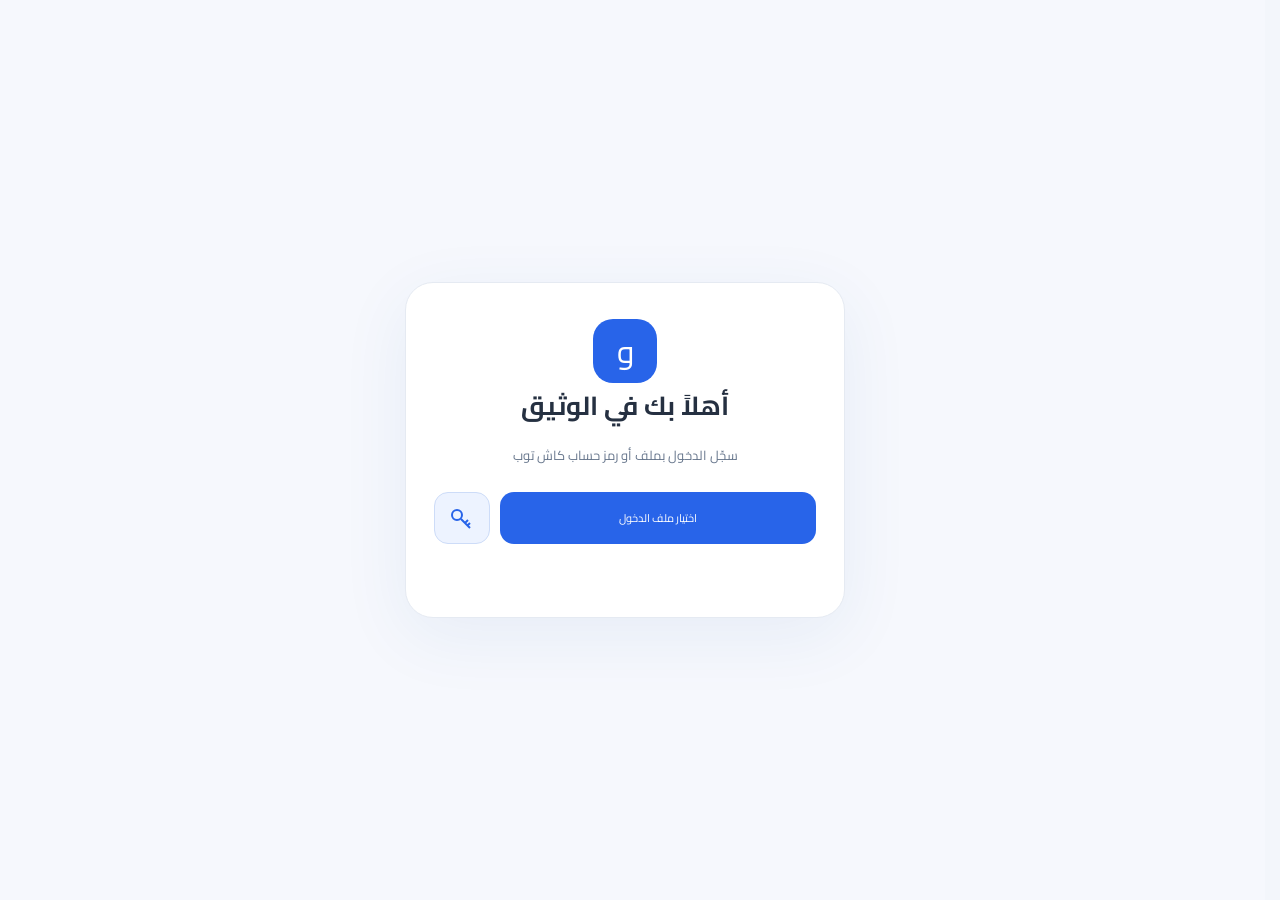
==== commit ebc05139: "Add files via upload" ====
--- a/index.html
+++ b/index.html
@@ -1,1386 +1 @@
-<!doctype html><html lang="ar" dir="rtl"><head><meta charset="utf-8"><meta name="viewport" content="width=device-width,initial-scale=1,viewport-fit=cover"><meta name="theme-color" content="#142c47"><title>دليفري برو | Delivery Pro</title><style>/* Copyright 2009 The Cairo Project Authors (https://github.com/Gue3bara/Cairo)
-
-This Font Software is licensed under the SIL Open Font License, Version 1.1.
-This license is copied below, and is also available with a FAQ at:
-http://scripts.sil.org/OFL
-
-
------------------------------------------------------------
-SIL OPEN FONT LICENSE Version 1.1 - 26 February 2007
------------------------------------------------------------
-
-PREAMBLE
-The goals of the Open Font License (OFL) are to stimulate worldwide
-development of collaborative font projects, to support the font creation
-efforts of academic and linguistic communities, and to provide a free and
-open framework in which fonts may be shared and improved in partnership
-with others.
-
-The OFL allows the licensed fonts to be used, studied, modified and
-redistributed freely as long as they are not sold by themselves. The
-fonts, including any derivative works, can be bundled, embedded, 
-redistributed and/or sold with any software provided that any reserved
-names are not used by derivative works. The fonts and derivatives,
-however, cannot be released under any other type of license. The
-requirement for fonts to remain under this license does not apply
-to any document created using the fonts or their derivatives.
-
-DEFINITIONS
-"Font Software" refers to the set of files released by the Copyright
-Holder(s) under this license and clearly marked as such. This may
-include source files, build scripts and documentation.
-
-"Reserved Font Name" refers to any names specified as such after the
-copyright statement(s).
-
-"Original Version" refers to the collection of Font Software components as
-distributed by the Copyright Holder(s).
-
-"Modified Version" refers to any derivative made by adding to, deleting,
-or substituting -- in part or in whole -- any of the components of the
-Original Version, by changing formats or by porting the Font Software to a
-new environment.
-
-"Author" refers to any designer, engineer, programmer, technical
-writer or other person who contributed to the Font Software.
-
-PERMISSION & CONDITIONS
-Permission is hereby granted, free of charge, to any person obtaining
-a copy of the Font Software, to use, study, copy, merge, embed, modify,
-redistribute, and sell modified and unmodified copies of the Font
-Software, subject to the following conditions:
-
-1) Neither the Font Software nor any of its individual components,
-in Original or Modified Versions, may be sold by itself.
-
-2) Original or Modified Versions of the Font Software may be bundled,
-redistributed and/or sold with any software, provided that each copy
-contains the above copyright notice and this license. These can be
-included either as stand-alone text files, human-readable headers or
-in the appropriate machine-readable metadata fields within text or
-binary files as long as those fields can be easily viewed by the user.
-
-3) No Modified Version of the Font Software may use the Reserved Font
-Name(s) unless explicit written permission is granted by the corresponding
-Copyright Holder. This restriction only applies to the primary font name as
-presented to the users.
-
-4) The name(s) of the Copyright Holder(s) or the Author(s) of the Font
-Software shall not be used to promote, endorse or advertise any
-Modified Version, except to acknowledge the contribution(s) of the
-Copyright Holder(s) and the Author(s) or with their explicit written
-permission.
-
-5) The Font Software, modified or unmodified, in part or in whole,
-must be distributed entirely under this license, and must not be
-distributed under any other license. The requirement for fonts to
-remain under this license does not apply to any document created
-using the Font Software.
-
-TERMINATION
-This license becomes null and void if any of the above conditions are
-not met.
-
-DISCLAIMER
-THE FONT SOFTWARE IS PROVIDED "AS IS", WITHOUT WARRANTY OF ANY KIND,
-EXPRESS OR IMPLIED, INCLUDING BUT NOT LIMITED TO ANY WARRANTIES OF
-MERCHANTABILITY, FITNESS FOR A PARTICULAR PURPOSE AND NONINFRINGEMENT
-OF COPYRIGHT, PATENT, TRADEMARK, OR OTHER RIGHT. IN NO EVENT SHALL THE
-COPYRIGHT HOLDER BE LIABLE FOR ANY CLAIM, DAMAGES OR OTHER LIABILITY,
-INCLUDING ANY GENERAL, SPECIAL, INDIRECT, INCIDENTAL, OR CONSEQUENTIAL
-DAMAGES, WHETHER IN AN ACTION OF CONTRACT, TORT OR OTHERWISE, ARISING
-FROM, OUT OF THE USE OR INABILITY TO USE THE FONT SOFTWARE OR FROM
-OTHER DEALINGS IN THE FONT SOFTWARE.
- */
-/* arabic */
-@font-face {
-  font-family: 'Cairo';
-  font-style: normal;
-  font-weight: 200 900;
-  font-display: swap;
-  src: url([data-uri]) format('woff2');
-  unicode-range: U+0600-06FF, U+0750-077F, U+0870-0891, U+0897-08E1, U+08E3-08FF, U+200C-200E, U+2010-2011, U+204F, U+2E41, U+FB50-FDFF, U+FE70-FE74, U+FE76-FEFC, U+102E0-102FB, U+10E60-10E7E, U+10EC2-10EC7, U+10EC9-10EEE, U+10EF0-10EFF, U+1EE00-1EE03, U+1EE05-1EE1F, U+1EE21-1EE22, U+1EE24, U+1EE27, U+1EE29-1EE32, U+1EE34-1EE37, U+1EE39, U+1EE3B, U+1EE42, U+1EE47, U+1EE49, U+1EE4B, U+1EE4D-1EE4F, U+1EE51-1EE52, U+1EE54, U+1EE57, U+1EE59, U+1EE5B, U+1EE5D, U+1EE5F, U+1EE61-1EE62, U+1EE64, U+1EE67-1EE6A, U+1EE6C-1EE72, U+1EE74-1EE77, U+1EE79-1EE7C, U+1EE7E, U+1EE80-1EE89, U+1EE8B-1EE9B, U+1EEA1-1EEA3, U+1EEA5-1EEA9, U+1EEAB-1EEBB, U+1EEF0-1EEF1;
-}
-/* latin-ext */
-@font-face {
-  font-family: 'Cairo';
-  font-style: normal;
-  font-weight: 200 900;
-  font-display: swap;
-  src: url([data-uri]) format('woff2');
-  unicode-range: U+0100-02BA, U+02BD-02C5, U+02C7-02CC, U+02CE-02D7, U+02DD-02FF, U+0304, U+0308, U+0329, U+1D00-1DBF, U+1E00-1E9F, U+1EF2-1EFF, U+2020, U+20A0-20AB, U+20AD-20C4, U+2113, U+2C60-2C7F, U+A720-A7FF;
-}
-/* latin */
-@font-face {
-  font-family: 'Cairo';
-  font-style: normal;
-  font-weight: 200 900;
-  font-display: swap;
-  src: url([data-uri]) format('woff2');
-  unicode-range: U+0000-00FF, U+0131, U+0152-0153, U+02BB-02BC, U+02C6, U+02DA, U+02DC, U+0304, U+0308, U+0329, U+2000-206F, U+20AC, U+2122, U+2191, U+2193, U+2212, U+2215, U+FEFF, U+FFFD;
-}
-
-:root{--ink:#142c47;--navy:#142c47;--muted:#5a6c7c;--orange:#eb642c;--accent:#dc511c;--line:#dfe5e9;--bg:#f6f7f8;--paper:#fff;--radius:16px;color-scheme:light}*{box-sizing:border-box}html{scroll-behavior:smooth;scroll-padding-top:80px}body{margin:0;background:var(--bg);color:var(--ink);font-family:Cairo,"Segoe UI",Tahoma,Arial,sans-serif;line-height:1.65}button,input,select,textarea{font:inherit}button,a{touch-action:manipulation}button{cursor:pointer;color:inherit}button:disabled{cursor:default;opacity:.48}input,select,textarea{min-width:0;color:var(--ink);background:#fff;border:1px solid #ccd5db;border-radius:10px;padding:10px 12px;max-width:100%}input:focus,select:focus,textarea:focus,button:focus-visible,a:focus-visible{outline:3px solid #ffa977;outline-offset:2px}a{color:#174e72}h1,h2,h3,p{margin-block-start:0}svg{vertical-align:middle}.ic{width:21px;height:21px;stroke:currentColor;fill:none;stroke-width:1.8;stroke-linecap:round;stroke-linejoin:round;flex:none}.shell-head{height:72px;background:#fff;border-bottom:1px solid var(--line);display:flex;align-items:center;justify-content:space-between;padding:0 3vw;gap:12px;position:sticky;top:0;z-index:12}.shell-brand,.shell-hgroup,.shell-iconbtn,.shell-address,.shell-nav button,.shell-person,.shell-work,.sheet-title,.shell-row{display:flex;align-items:center;gap:10px}.shell-brand{font-size:21px;font-weight:850;line-height:1.1;letter-spacing:-.6px}.brandmark{background:#f16a30;display:grid;place-items:center;color:white;width:41px;height:41px;border-radius:13px;box-shadow:inset 0 -3px 0 #b645232e}.brandmark svg{width:31px;height:31px}.shell-brand small{display:block;font:700 9px Arial;letter-spacing:2px;color:#687988;margin-top:5px}.shell-address,.shell-iconbtn,.shell-work,.shell-person{border:1px solid var(--line);background:white;border-radius:11px;padding:8px 12px;font-size:13px;font-weight:650}.shell-iconbtn{height:39px;width:39px;padding:0;justify-content:center}.shell-work{background:#f5f7f8}.shell-person{border:none;padding-inline:6px}.shell-avatar{width:34px;height:34px;background:#fff0e7;color:#c34c1a;border-radius:50%;display:grid;place-items:center}.shell-status{display:inline-flex;align-items:center;gap:6px;font-size:12px;color:var(--muted)}.shell-status:before{content:"";width:7px;height:7px;border-radius:50%;background:#538477}.shell-wrap{max-width:1640px;margin:auto;display:grid;grid-template-columns:226px minmax(0,1fr)}.shell-side{background:#fff;border-inline-end:1px solid var(--line);position:sticky;top:72px;align-self:start;height:calc(100dvh - 72px);overflow:auto;padding:24px 16px;display:flex;flex-direction:column}.shell-nav{display:grid;gap:4px}.shell-nav button,.shell-bottom button{border:none;background:transparent;text-align:start}.shell-nav button{padding:11px 13px;border-radius:11px;font-weight:650;color:#4f6071;width:100%}.shell-nav button.active{background:#fff0e6;color:#b74515}.shell-nav button:hover{background:#f5f6f7}.shell-nav small{font-size:11px;color:#75808d;margin:14px 14px 5px}.shell-foot{margin-top:auto;border-top:1px solid var(--line);padding-top:15px}.shell-main{min-width:0;width:100%;max-width:1370px;margin:0 auto;padding:26px clamp(16px,3vw,50px) 70px}.shell-bottom{display:none}.shell-pill,.primary,.secondary,.shell-action{display:inline-flex;align-items:center;justify-content:center;gap:7px;border-radius:10px;padding:10px 16px;font-weight:700;border:0;background:var(--navy);color:white}.secondary,.shell-action{background:white;border:1px solid var(--line);color:var(--ink)}.shell-action{justify-content:space-between;width:100%;margin:3px 0}.shell-dialog{position:fixed;width:min(520px,94vw);border:0;box-shadow:0 24px 100px #0b203944;border-radius:22px;padding:0;color:var(--ink);max-height:88dvh;overscroll-behavior:contain}.shell-dialog::backdrop{background:#11223873;backdrop-filter:blur(3px)}.sheet-title{padding:18px 22px;justify-content:space-between;border-bottom:1px solid var(--line);background:white;position:sticky;top:0;z-index:2}.sheet-title h2{font-size:19px;margin:0}.sheet-inner{padding:20px 22px}.shell-form,.shell-form label{display:grid;gap:7px}.shell-form{gap:14px}.shell-form label{font-size:13px;font-weight:650}.shell-hint{font-size:13px;color:var(--muted)}.shell-alert{color:#9d321e;padding:8px 0}.shell-feed{display:grid;gap:9px}.shell-item,.shell-panel{padding:16px;background:white;border:1px solid var(--line);border-radius:14px}.shell-item small{display:block;color:var(--muted)}.shell-toast{position:fixed;bottom:24px;left:50%;transform:translateX(-50%);background:#142c47;color:white;z-index:10000;padding:10px 20px;border-radius:14px;max-width:92vw;text-align:center;box-shadow:0 5px 25px #1232}.shell-toast:empty{display:none}.mobile-only{display:none}.shell-init{text-align:center;padding:12vh 12px}.shell-menu-list{display:grid;gap:4px}.shell-menu-list button{justify-content:flex-start}.shell-dialog form .shell-alert:empty{display:none}@media(max-width:900px){.shell-wrap{grid-template-columns:180px minmax(0,1fr)}.shell-side{padding:18px 9px}.shell-main{padding-inline:18px}.shell-hgroup{gap:5px}}@media(max-width:700px){.shell-wrap{display:block}.shell-side,.desk-only{display:none!important}.mobile-only{display:inline-flex}.shell-head{height:60px;padding:0 12px}.shell-brand{font-size:16px}.shell-brand small{font-size:7px;letter-spacing:1.3px}.brandmark{height:32px;width:32px;border-radius:10px}.brandmark svg{width:25px;height:25px}.shell-brand{gap:6px}.shell-hgroup{gap:6px}.shell-iconbtn{height:33px;width:33px;border-radius:9px}.shell-address{font-size:11px;padding:5px 7px;max-width:117px}.shell-address span{overflow:hidden;white-space:nowrap;text-overflow:ellipsis}.shell-head .shell-avatar{height:30px;width:30px}.shell-main{padding:16px 14px calc(82px + env(safe-area-inset-bottom))}.shell-bottom{position:fixed;bottom:0;left:0;right:0;display:flex;align-items:stretch;justify-content:space-around;background:white;border-top:1px solid var(--line);padding:6px 2px calc(5px + env(safe-area-inset-bottom));z-index:11}.shell-bottom button{display:grid;justify-items:center;gap:2px;font-size:10px;color:#637485;min-width:46px;padding:3px 5px}.shell-bottom button.active{color:#cf4c1d;font-weight:750}.shell-dialog{width:100%;max-width:100%;margin:auto 0 0;border-radius:22px 22px 0 0;padding-bottom:env(safe-area-inset-bottom);max-height:88dvh}.shell-toast{bottom:82px;font-size:13px}}@media print{.shell-head,.shell-side,.shell-bottom,.shell-dialog,.shell-toast,button{display:none!important}.shell-wrap{display:block}.shell-main{padding:0}body{background:white}}
-.signedout .shell-side,.signedout .shell-bottom,.signedout .shell-head button,.signedout .shell-head .desk-only{display:none!important}.signedout .shell-wrap{display:block}.login-panel{background:white;display:grid;grid-template-columns:1fr 1fr;max-width:850px;margin:7vh auto;border:1px solid var(--line);border-radius:24px;overflow:hidden}.login-panel form{padding:26px}.login-panel h1,.login-panel h2,.login-panel p{margin:0}.login-art{background:#fff0df;padding:32px}.login-art img{width:100%;margin-top:28px}.login-logo{width:45px;height:45px;border-radius:13px;background:#e76b32;color:white;display:grid;place-items:center;margin-bottom:24px}@media(max-width:600px){.login-panel{grid-template-columns:1fr;margin:1vh auto}.login-art{padding:17px 22px}.login-art img,.login-logo{display:none}}
-
-#queue-flag{background:#fff0dd;color:#85400a;border:1px solid #ebc595;border-radius:10px;padding:8px 12px;margin-bottom:12px}#queue-flag[hidden]{display:none}
-.c-storefront{--ink:#172c40;--muted:#647582;--orange:#dc591e;--line:#e2e7e7;--cream:#fff5e9;color:var(--ink);margin:auto;max-width:1240px}
-.c-storefront *{box-sizing:border-box}.c-storefront button,.c-storefront input,.c-storefront select,.c-storefront textarea{font:inherit}.c-storefront button{cursor:pointer}.c-storefront h1,.c-storefront h2,.c-storefront h3,.c-storefront p{margin:0}.c-storefront button:focus-visible,.c-storefront a:focus-visible{outline:3px solid #ff9a60;outline-offset:2px}
-.c-search{display:flex;align-items:center;gap:12px;border:1px solid var(--line);border-radius:14px;background:#fff;padding:0 16px;min-height:48px}.c-search input{min-width:0;flex:1;border:0;background:transparent;outline:none;color:var(--ink)}.c-hero{isolation:isolate;overflow:hidden;position:relative;display:grid;grid-template-columns:51% 49%;background:#f6e4ca;border-radius:22px;min-height:260px;margin:18px 0 24px}.c-hero-copy{align-self:center;position:relative;z-index:2;padding:28px 34px}.c-hero-kicker{display:inline-flex;align-items:center;gap:7px;font-size:13px;font-weight:750;color:#7c431d;margin-bottom:9px}.c-hero-kicker i{display:block;width:19px;height:3px;background:#eb7527}.c-hero h1{font-size:clamp(32px,3.7vw,58px);line-height:1.3;letter-spacing:-1.4px;color:#162e38}.c-hero p{font-size:15px;line-height:1.7;margin:7px 0 17px;color:#464e4d}.c-hero-media{position:relative;min-height:100%;background:linear-gradient(120deg,#ffd48f,#fbe4c6);overflow:hidden}.c-hero-media img{position:absolute;width:100%;height:100%;object-fit:cover;inset:0}.c-hero-media:after{content:'';position:absolute;inset:0;background:linear-gradient(to left,#f6e4ca 0%,transparent 18%);pointer-events:none}.c-primary,.c-light,.c-chip,.c-textbtn,.c-iconbtn{display:inline-flex;align-items:center;justify-content:center;gap:8px;line-height:1.45;border:0;text-decoration:none}.c-primary{border-radius:12px;background:var(--ink);color:white;font-weight:750;padding:12px 19px}.c-primary:hover{background:#25445f}.c-primary:disabled{opacity:.5;cursor:wait}.c-light{border-radius:12px;background:#fff;color:var(--ink);border:1px solid var(--line);padding:11px 15px;font-weight:650}.c-textbtn{color:var(--orange);background:transparent;font-weight:700;padding:5px 0}.c-iconbtn{width:36px;height:36px;background:#fff;border-radius:10px;border:1px solid var(--line);color:var(--ink)}.c-section{margin:24px 0}.c-head{display:flex;align-items:center;justify-content:space-between;gap:12px;margin:0 0 14px}.c-head h2{font-size:21px;line-height:1.5}.c-row{display:flex;align-items:center;gap:10px;flex-wrap:wrap}.c-categories{display:grid;grid-template-columns:repeat(6,minmax(0,1fr));gap:12px}.c-cat{border-radius:16px;background:#fff;border:1px solid var(--line);padding:14px 5px;display:grid;justify-items:center;gap:7px;color:var(--ink);font-weight:700;font-size:14px}.c-cat span,.c-symbol{display:grid;place-items:center;border-radius:16px;width:48px;height:48px;background:var(--tile,#fce7d8);color:var(--glyph,#ab4e21)}.c-cat:hover,.c-card-link:hover{border-color:#e39f71}.c-cardgrid{display:grid;grid-template-columns:repeat(auto-fit,minmax(min(240px,100%),1fr));gap:14px}.c-card,.c-empty,.c-form,.c-lineitem,.c-card-link{background:white;border:1px solid var(--line);border-radius:16px;padding:17px}.c-card-link{text-align:start;color:inherit;width:100%}.c-empty{display:flex;align-items:center;gap:15px;min-height:104px;background:linear-gradient(110deg,#fff,#f8faf9)}.c-muted,.c-empty p,.c-card p,.c-lineitem p{color:var(--muted);font-size:14px;line-height:1.7}.c-empty strong,.c-card h3{font-size:17px}.c-symbol{flex:none}.c-card-photo{width:100%;height:140px;object-fit:cover;border-radius:11px;margin-bottom:10px}.c-stack{display:grid;gap:12px}.c-form{display:grid;gap:15px}.c-form input:not([type=checkbox]),.c-form select,.c-form textarea,.c-toolbar select{width:100%;border:1px solid #cfd9dc;background:#fff;border-radius:10px;padding:10px;color:inherit;min-height:42px}.c-form label{display:grid;gap:6px;font-weight:600;font-size:14px}.c-form label.c-check{display:flex;align-items:center;gap:8px}.c-grid2{display:grid;grid-template-columns:repeat(2,minmax(0,1fr));gap:12px}.c-form fieldset{border:1px solid var(--line);border-radius:12px;padding:12px;min-width:0}.c-form legend{font-weight:700}.c-foot,.c-lineitem,.c-toolbar,.c-total{display:flex;align-items:center;justify-content:space-between;gap:12px}.c-lineitem{flex-wrap:wrap}.c-foot{margin-top:14px}.c-price{font-weight:800}.c-chip{background:#fff;border:1px solid var(--line);border-radius:100px;padding:6px 12px;font-size:13px;color:var(--ink)}.c-chip.on{background:#fff0e5;color:#9f461b;border-color:#edb997}.c-toolbar{align-items:stretch;margin:12px 0}.c-toolbar .c-search{flex:1}.c-toolbar select{width:auto}.c-tags{display:flex;gap:8px;overflow-x:auto;padding:2px 0 5px}.c-tags button{white-space:nowrap}.c-money{font-variant-numeric:tabular-nums}.c-box{background:#f5f8f8;border-radius:12px;padding:13px}.c-box p{line-height:1.7}.c-total{padding:9px 0}.c-total+.c-total{border-top:1px solid var(--line)}.c-note{font-size:13px;color:#824b21;background:#fff4e8;border-radius:10px;padding:10px}.c-notice{margin-top:12px;font-size:13px}.c-marker{color:#ad4e24;background:#fff1e8;border-radius:20px;padding:4px 10px;font-size:12px}.c-history{list-style:none;margin:0;padding:0 12px;border-right:2px solid #dfebea}.c-history li{padding:7px}.c-hero-art{height:100%;width:100%;position:absolute;inset:0}.c-storefront form button{white-space:normal}
-@media(max-width:720px){.c-hero{min-height:210px;margin:14px 0 20px;grid-template-columns:55% 45%;border-radius:16px}.c-hero-copy{padding:16px}.c-hero h1{font-size:32px}.c-hero p{font-size:13px;margin:5px 0 12px}.c-hero-kicker{font-size:11px}.c-hero .c-primary{padding:9px 13px;font-size:13px}.c-categories{grid-template-columns:repeat(3,minmax(0,1fr));gap:8px}.c-cat{padding:10px 4px;gap:4px}.c-cat span{width:38px;height:38px;border-radius:12px}.c-head h2{font-size:19px}.c-form{padding:13px}.c-grid2{grid-template-columns:1fr}.c-toolbar{flex-wrap:wrap}.c-toolbar .c-search{min-width:65%}.c-section{margin:18px 0}.c-hero-media img{object-position:center}.c-textbtn{font-size:13px}}
-
-body,button,input,select,textarea,dialog,.shell-brand small{font-family:Cairo,"Segoe UI",Tahoma,sans-serif}
-body,button,input,textarea,select,label{font-weight:300}
-body :is(h1,h2,h3,h4,strong,b,.shell-brand,.shell-nav button,.shell-address,.primary,.secondary,.c-primary,.op-strong){font-weight:500}
-body :is(p,td,.op-row,.shell-form label,.c-marker,.shell-person,.shell-action){font-weight:350}
-@keyframes dp-enter{from{opacity:0;transform:translateY(7px)}to{opacity:1;transform:translateY(0)}}
-@keyframes dp-sheet{from{opacity:0;transform:translateY(20px)}to{opacity:1;transform:translateY(0)}}
-@keyframes dp-notice{from{opacity:0}to{opacity:1}}
-@media(prefers-reduced-motion:no-preference){
- #app>*,.shell-panel,.c-card,.c-box,.op-card,.op-tile,.dpm-meta,.c-lineitem{animation:dp-enter .25s ease-out both}
- dialog[open]{animation:dp-sheet .24s cubic-bezier(.2,.75,.25,1)}dialog[open]::backdrop,.shell-toast:not(:empty){animation:dp-notice .18s ease-out}
- button,a,input,select,textarea,summary,.c-card-link,.op-row,.dpm-meta{transition:background-color .18s,border-color .18s,box-shadow .18s,transform .16s,color .16s}
- button:active:not(:disabled),.c-card-link:active{transform:scale(.975)}
- @media(hover:hover){button:hover:not(:disabled),.c-card-link:hover{transform:translateY(-1px)}}
-}
-@media(prefers-reduced-motion:reduce){*,*::before,*::after{animation-duration:.001ms!important;transition-duration:.001ms!important;scroll-behavior:auto!important}}
-</style></head><body><header class="shell-head"><div class="shell-hgroup"><button class="shell-iconbtn mobile-only" data-global="menu" aria-label="فتح القائمة"><span data-icon="menu"></span></button><div class="shell-brand"><span class="brandmark"><svg viewBox="0 0 32 32" fill="none" aria-hidden="true"><path d="M4 10h12m-10 4h7m-4 4h4m8-12h-5l-4 15h7c6 0 10-5 10-9s-3-6-8-6z" stroke="currentColor" stroke-width="2.6" stroke-linecap="round" stroke-linejoin="round"/></svg></span><div>دليفري برو<small dir="ltr">DELIVERY PRO</small></div></div></div><div class="shell-hgroup"><button class="shell-address" data-global="location"><span data-icon="pin"></span><span id="header-address">عنوان التوصيل</span></button><button type="button" class="shell-iconbtn" data-global="search" title="بحث" aria-label="بحث"><span data-icon="search"></span></button><button type="button" class="shell-iconbtn" data-page="notices" title="الإشعارات" aria-label="الإشعارات"><span data-icon="bell"></span></button><button class="shell-person desk-only" data-global="workspace"><span class="shell-avatar" data-icon="account"></span><span id="rolename">الحساب</span></button></div></header><div class="shell-wrap"><aside class="shell-side"><nav class="shell-nav" id="navigation" aria-label="أقسام التطبيق"></nav><div class="shell-foot"><button class="shell-action" data-global="workspace">مساحة العمل <span data-icon="gear"></span></button><button class="shell-person" data-page="sync"><span class="shell-status" id="mode"></span></button></div></aside><div class="shell-main"><button hidden id="queue-flag" data-page="sync"></button><main id="app"><p class="shell-init">جارٍ فتح مساحة العمل…</p></main></div></div><nav class="shell-bottom" id="bottom" aria-label="التنقل السريع"></nav><dialog class="shell-dialog" id="sheet" aria-labelledby="sheet-caption"><div class="sheet-title"><h2 id="sheet-caption"></h2><button class="shell-iconbtn" id="close-sheet" aria-label="إغلاق"><span data-icon="close"></span></button></div><div class="sheet-inner" id="sheet-content"></div></dialog><div class="shell-toast" id="shell-toast" role="status"></div><script>if (!crypto.randomUUID) Object.defineProperty(crypto,'randomUUID',{value:function(){const b=crypto.getRandomValues(new Uint8Array(16));b[6]=(b[6]&15)|64;b[8]=(b[8]&63)|128;const h=Array.from(b,n=>n.toString(16).padStart(2,'0')).join('');return [h.slice(0,8),h.slice(8,12),h.slice(12,16),h.slice(16,20),h.slice(20)].join('-')}});</script><script id="delivery-engine">globalThis.DP = (() => {
-  "use strict";
-  const sections = ["categories","stores","products","drivers","orders","expenses","settlements","vouchers","entries","audit","addresses","regions","branches","notifications","ratings"];
-  const editable = ["categories","stores","products","drivers","addresses","regions","branches"];
-  const groups = ["مطاعم","حلويات","صيدليات","سوبرماركت","خضار وفواكه","قهوة ومكسرات","ملابس","أحذية","إلكترونيات","هدايا","مستحضرات تجميل","خدمات متنوعة"];
-  const flow = {
-    new:["confirmed","cancelled"], confirmed:["cancelled"], assigned:["accepted","rejected","postponed","cancelled"], accepted:["collecting","postponed","failed"], collecting:["picked","postponed","failed"], picked:["delivering","failed"], delivering:["delivered","failed","postponed"], failed:["postponed","returned"], postponed:["confirmed","delivering","returned","cancelled"], delivered:["returned"]
-  };
-  function initial(){
-    const s=Object.fromEntries(sections.map(k=>[k,[]]));
-    s.categories=groups.map((name,i)=>({id:"cat-"+(i+1),name,sort:i,active:true,version:1}));
-    s.settings={base:5,rate:2,included:0,min:5,zoneFee:10,longAfter:20,longRate:0,largeFee:0,expressFee:0,waitRate:0,tax:0,allowNetting:true,allowedTypes:["مستندات","مشتريات","طرود","أغراض شخصية"],version:1};
-    return s;
-  }
-  function check(ok,message){if(!ok)throw Error(message)}
-  function number(v,min=0,max=10000000){
-    check((typeof v==="number" || (typeof v==="string" && v.trim()!=="")) && Number.isFinite(Number(v)) && Number(v)>=min && Number(v)<=max,"قيمة رقمية غير صالحة");
-    return Number(v);
-  }
-  function str(v,required=false,max=1500){
-    const t=String(v??"").trim();check(t.length<=max && (!required || t.length),"يرجى إدخال النص المطلوب بطول مناسب");return t;
-  }
-  function money(v){return Math.round((number(v)+Number.EPSILON)*100)/100}
-  function cents(v){return Math.round(v*100)}
-  function point(p){
-    check(p && typeof p==="object","حدد نقطة الاستلام والتسليم");
-    return {lat:number(p.lat,-90,90),lng:number(p.lng,-180,180),address:str(p.address),...(p.accuracy!=null?{accuracy:number(p.accuracy)}:{})};
-  }
-  const find=(s,k,id)=>{const r=s[k].find(v=>v.id===id);check(r,"السجل المطلوب غير موجود");return r};
-  const active=r=>r.active!==false;
-  const managers=a=>["superadmin","admin"].includes(a.role);
-  const finance=a=>managers(a)||a.role==="accountant";
-  const owns=(s,a,id)=>s.stores.some(v=>v.id===id&&v.ownerId===a.id);
-  const assigned=(s,a,id)=>s.drivers.some(v=>v.id===id&&v.userId===a.id&&active(v));
-  function allowed(v){check(v,"ليست لديك صلاحية لهذه العملية")}
-  function current(r,version){check(Number(version)===r.version,"تعارض في الإصدار. حدّث السجل قبل إعادة المحاولة")}
-  function distance(a,b){
-    a=point(a);b=point(b);const rad=Math.PI/180;
-    const h=Math.sin((b.lat-a.lat)*rad/2)**2+Math.cos(a.lat*rad)*Math.cos(b.lat*rad)*Math.sin((b.lng-a.lng)*rad/2)**2;
-    return 12742*Math.asin(Math.sqrt(Math.min(1,h)));
-  }
-  function shopOpen(shop,at=Date.now(),tz="Asia/Gaza"){
-    if(!active(shop)||shop.accepting===false)return false;
-    const parts=Object.fromEntries(new Intl.DateTimeFormat("en-GB",{timeZone:tz,weekday:"short",hour:"2-digit",minute:"2-digit",hourCycle:"h23"}).formatToParts(new Date(at)).map(v=>[v.type,v.value]));
-    const day=["Sun","Mon","Tue","Wed","Thu","Fri","Sat"].indexOf(parts.weekday);
-    const t=parts.hour+":"+parts.minute;
-    const overnight=shop.opens&&shop.closes&&shop.opens>shop.closes;
-    const scheduleDay=overnight&&t<shop.closes?(day+6)%7:day;
-    const names=["الأحد","الاثنين","الثلاثاء","الأربعاء","الخميس","الجمعة","السبت"];
-    const norm=x=>String(x).replace(/[أإآ]/g,"ا").replace(/^ال/,"").trim();
-    const closed=String(shop.closedDays||"").split(/[,،;؛\s]+/).map(norm);
-    if(closed.includes(String(scheduleDay))||closed.includes(norm(names[scheduleDay])))return false;
-    if(!shop.opens||!shop.closes||shop.opens===shop.closes)return true;
-    return overnight?t>=shop.opens||t<shop.closes:t>=shop.opens&&t<shop.closes;
-  }
-  function quote(s,d,ctx={}){
-    const shop=d.storeId?find(s,"stores",d.storeId):null;
-    const matches=s.regions.filter(r=>active(r)&&r.lat!=null&&r.lng!=null&&r.radius>0&&distance(r,d.dropoff)<=r.radius);
-    const region=matches.sort((a,b)=>a.radius-b.radius||a.id.localeCompare(b.id))[0];
-    const cfg={...s.settings,...(region?.pricing||{}),...(shop?.pricing||{})};
-    const approx=distance(shop||d.pickup,d.dropoff);
-    const road=ctx.roadKm!=null;
-    const km=road?number(ctx.roadKm):approx;
-    const flat=shop?.zoneFee??region?.zoneFee??cfg.zoneFee;
-    const method=road?"road":flat!=null?"zone":"estimate";
-    const billable=Math.max(0,km-cfg.included);
-    const stamp=ctx.at||Date.now();
-    const hour=Number(new Intl.DateTimeFormat("en-GB",{timeZone:"Asia/Gaza",hour:"2-digit",hourCycle:"h23"}).format(new Date(stamp)));
-    const peak=cfg.peakFee>0&&(cfg.peakStart<cfg.peakEnd?hour>=cfg.peakStart&&hour<cfg.peakEnd:hour>=cfg.peakStart||hour<cfg.peakEnd)?cfg.peakFee:0;
-    const waiting=number(d.waitMinutes||0,0,1440)*Number(cfg.waitRate||0);
-    const extras=money(peak+waiting+(d.large?cfg.largeFee:0)+(d.express?cfg.expressFee:0)+(road?Math.max(0,km-cfg.longAfter)*cfg.longRate:0)+(region?.surcharge||0));
-    const coupon=str(d.coupon||"",false,40).toUpperCase();
-    if(coupon)check(coupon===cfg.couponCode&&cfg.couponValue>0,"القسيمة غير سارية");
-    const discount=coupon?cfg.couponValue:0;
-    const subtotal=money(Math.max(cfg.min,(method==="zone"?number(flat):cfg.base+billable*cfg.rate)+extras-discount));
-    const tax=money(subtotal*cfg.tax/100);
-    return {method,km,approxKm:approx,base:cfg.base,rate:cfg.rate,included:cfg.included,billable,extras,waiting,peak,coupon,discount,tax,flat:method==="zone"?Number(flat):null,fee:money(subtotal+tax)};
-  }
-  function balance(s,account){return s.entries.reduce((sum,e)=>sum+e.lines.reduce((v,l)=>v+(l.account===account?cents(l.debit)-cents(l.credit):0),0),0)/100}
-  function driverSummary(s,id){
-    const cash=balance(s,"driver:"+id),commission=-balance(s,"commission:"+id),advances=balance(s,"advance:"+id);
-    const reimbursements=-balance(s,"reimbursement:"+id);
-    const expensesPaid=s.expenses.filter(e=>e.driverId===id&&e.source==="driver"&&e.status==="approved").reduce((n,e)=>n+cents(e.amount),0)/100;
-    return {cash,commission,advances,reimbursements,expensesPaid,expected:Math.max(0,(cents(cash)-(s.settings.allowNetting?cents(commission)+cents(reimbursements):0))/100)};
-  }
-  function candidates(s,o,at){
-    const now=Date.parse(at),openStates=["assigned","accepted","collecting","picked","delivering","postponed","failed"];
-    const region=s.regions.filter(r=>active(r)&&r.lat!=null&&r.lng!=null&&r.radius>0&&distance(r,o.pickup)<=r.radius).sort((a,b)=>a.radius-b.radius)[0];
-    return s.drivers.filter(dr=>active(dr)&&dr.available!==false&&(!dr.regionId||dr.regionId===region?.id)&&(!dr.capacityKg||!Number(o.weight)||Number(o.weight)<=dr.capacityKg))
-      .map(dr=>{
-        const latest=Date.parse(dr.positionAt),fresh=dr.position&&dr.shareLocation&&now>=latest&&now-latest<15*60000;
-        return {dr,load:s.orders.filter(x=>x.id!==o.id&&x.driverId===dr.id&&openStates.includes(x.status)).length,km:fresh?distance(dr.position,o.pickup):Infinity};
-      })
-      .filter(x=>(!x.dr.maxOrders||x.load<x.dr.maxOrders)&&(!x.dr.cashLimit||balance(s,"driver:"+x.dr.id)+o.total<=x.dr.cashLimit))
-      .sort((a,b)=>a.km-b.km||a.load-b.load||(b.dr.priority||0)-(a.dr.priority||0)||a.dr.id.localeCompare(b.dr.id));
-  }
-  function apply(previous,cmd,actor,ctx={}){
-    check(cmd && typeof cmd.id==="string" && /^[0-9a-f]{8}-[0-9a-f]{4}-[1-8][0-9a-f]{3}-[89ab][0-9a-f]{3}-[0-9a-f]{12}$/i.test(cmd.id),"معرّف العملية غير صالح");
-    check(actor && typeof actor.id==="string" && actor.id.length>0,"سجّل الدخول أولاً");
-    const raw=cmd.data||{},type=cmd.type;
-    const payload=JSON.stringify(raw);
-    check(payload.length<=8000000,"حجم العملية أكبر من الحد المسموح");
-    const previousOp=previous.audit.find(e=>e.id===cmd.id);
-    if(previousOp){check(previousOp.actor===actor.id && previousOp.type===type && previousOp.payload===payload,"تعارض معرّف العملية");return previous}
-    const s=structuredClone(previous),d=JSON.parse(payload),id=cmd.id;
-    const dt=new Date(ctx.at||cmd.at||Date.now()); check(Number.isFinite(dt.getTime()),"تاريخ غير صالح");const at=dt.toISOString();
-    const by=actor.id;
-    let subject=id;
-    function journal(memo,ref,postings){
-      const lines=postings.filter(([,amt])=>amt!==0).map(([account,amt])=>({account,debit:amt>0?amt/100:0,credit:amt<0?-amt/100:0}));
-      check(lines.every(l=>Number.isFinite(l.debit)&&Number.isFinite(l.credit))&&lines.reduce((n,l)=>n+cents(l.debit)-cents(l.credit),0)===0,"القيد المالي غير متوازن");
-      if(lines.length)s.entries.push({id:id+"/"+s.entries.length,at,ref,memo,lines});
-    }
-    function note(o,status,reason){o.status=status;o.version++;o.updatedAt=at;o.history.push({status,at,by,reason:str(reason)})}
-    function restore(o){if(!o.stockRestored){for(const line of o.items){const product=find(s,"products",line.productId);product.stock+=line.qty;product.version++;product.updatedAt=at}o.stockRestored=true}}
-    function authorizeSave(k,r,old){
-      if(k==="addresses"){allowed(!old||old.userId===by);r.userId=by;return}
-      if(k==="products"&&actor.role==="merchant"){allowed(owns(s,actor,r.storeId)&&(!old||owns(s,actor,old.storeId)));return}
-      allowed(managers(actor));
-    }
-    if(type==="save"||type==="delete"){
-      const k=d.collection;check(editable.includes(k),"قسم غير صالح");
-      const input=type==="save"?d.record:{id:d.id,version:d.version,active:false};
-      check(input && typeof input==="object","بيانات غير صالحة");
-      const rid=str(input.id||id,true,100);
-      const old=s[k].find(v=>v.id===rid);
-      if(type==="delete")check(old,"السجل غير موجود");if(old)current(old,input.version);
-      const r={...old,...input,id:rid,active:input.active??old?.active??true};
-      authorizeSave(k,r,old);
-      r.name=str(r.name,true,200);r.version=(old?.version||0)+1;r.updatedAt=at;r.createdAt=old?.createdAt||at;
-      if(k==="stores"||k==="addresses")Object.assign(r,point(r));
-      if(k==="stores"){
-        if(r.categoryId)find(s,"categories",r.categoryId);
-        for(const f of ["minOrder","radius","zoneFee"])if(r[f]!=null&&r[f]!=="")r[f]=number(r[f]);else delete r[f];
-        r.accepting=r.accepting!==false;
-      }
-      if(k==="regions"){
-        if(r.lat!=null||r.lng!=null){Object.assign(r,point(r));r.radius=number(r.radius,0.001,2000)}
-        if(r.zoneFee!=null&&r.zoneFee!=="")r.zoneFee=money(r.zoneFee);else delete r.zoneFee;
-      }
-      if(k==="products"){
-        const store=find(s,"stores",r.storeId);check(active(store)||!r.active,"المحل غير مفعّل");
-        r.price=money(r.price);r.stock=number(r.stock,0,1000000);check(Number.isInteger(r.stock),"المخزون يجب أن يكون عدداً صحيحاً");
-        if(r.offerPrice!=null&&r.offerPrice!==""){r.offerPrice=money(r.offerPrice);check(r.offerPrice<=r.price,"سعر العرض يتجاوز السعر الأصلي")}else delete r.offerPrice;
-        if(r.maxQty!=null&&r.maxQty!=="")r.maxQty=number(r.maxQty,1,1000000);else delete r.maxQty;
-        if(r.options)check(Array.isArray(r.options)&&r.options.length<=100&&r.options.every(x=>typeof x==="string"),"خيارات المنتج غير صالحة");
-      }
-      if(k==="drivers"){
-        r.userId=r.userId||r.id;check(!s.drivers.some(v=>v.id!==rid&&v.userId===r.userId),"حساب الدخول مربوط بسائق آخر");
-        r.commissionType=r.commissionType==="fixed"?"fixed":"percent";r.commission=number(r.commission||0,0,r.commissionType==="percent"?100:1000000);
-        r.opening=money(r.opening||0);if(old)check(r.opening===old.opening,"تعديل الرصيد الافتتاحي يتطلب سنداً");
-        else journal("رصيد افتتاحي",rid,[["driver:"+rid,cents(r.opening)],["capital",-cents(r.opening)]]);
-      }
-      if(old)Object.assign(old,r);else s[k].push(r);subject=rid;
-    }else if(type==="settings"){
-      allowed(managers(actor));if(d.version!=null)current(s.settings,d.version);
-      for(const f of ["base","rate","included","min","zoneFee","longAfter","longRate","largeFee","expressFee","waitRate","tax"]){
-        if(f in d)s.settings[f]=f==="zoneFee"&&d[f]===null?null:number(d[f],0,f==="tax"?100:1000000);
-      }
-      for(const k of ["peakFee","peakStart","peakEnd","couponValue"])if(k in d)s.settings[k]=number(d[k],0,k==="peakStart"||k==="peakEnd"?23:100000);
-      if("couponCode" in d)s.settings.couponCode=str(d.couponCode,false,40).toUpperCase();
-      if("allowNetting" in d)s.settings.allowNetting=d.allowNetting===true;
-      if("managerWhatsapp" in d){const n=String(d.managerWhatsapp||"").trim().replace(/^\+/,"");check(!n||/^[1-9]\d{7,14}$/.test(n),"أدخل رقم واتساب بالصيغة الدولية");s.settings.managerWhatsapp=n}
-      if("autoAssign" in d)s.settings.autoAssign=d.autoAssign===true;
-      if("allowedTypes" in d){check(Array.isArray(d.allowedTypes),"قائمة الأنواع غير صالحة");s.settings.allowedTypes=d.allowedTypes.map(v=>str(v,true,100))}
-      s.settings.version++;
-    }else if(type==="order.create"){
-      allowed(managers(actor)||actor.role==="customer");
-      const shop=d.kind==="store"?find(s,"stores",d.storeId):null;
-      check(shop||d.kind==="parcel","نوع الطلب غير صالح");
-      const pickup=point(shop||d.pickup),dropoff=point(d.dropoff);
-      const q=quote(s,{...d,storeId:shop?.id,pickup,dropoff},ctx);check(q.method==="road"||(q.method==="zone"&&d.acceptZone===true),"وافق على تسعيرة المنطقة أو احصل على مسار طريق");
-      check(d.expectedFee!=null&&cents(money(d.expectedFee))===cents(q.fee),"تغيّرت أجرة التوصيل. راجع السعر مجدداً");
-      const items=[];let goodsCents=0;
-      if(shop){
-        check(shopOpen(shop,at),"المحل مغلق أو لا يستقبل طلبات");check(shop.radius==null||q.km<=shop.radius,"العنوان خارج نطاق تغطية المحل");
-        check(Array.isArray(d.items)&&d.items.length>0&&d.items.length<=200,"السلة فارغة أو تتجاوز الحد");
-        const counts=new Map();
-        for(const line of d.items){
-          const p=find(s,"products",line.productId);
-          const qty=number(line.qty,1,1000000);const count=(counts.get(p.id)||0)+qty;counts.set(p.id,count);
-          check(Number.isInteger(qty)&&p.storeId===shop.id&&active(p)&&p.stock>=qty&&(!p.maxQty||count<=p.maxQty),"كمية أحد المنتجات غير متاحة");
-          const option=str(line.option);if(p.options?.length)check(p.options.includes(option),"اختر أحد خيارات المنتج");
-          const price=p.offerPrice??p.price;
-          items.push({productId:p.id,name:p.name,qty,price,option});goodsCents+=cents(price)*qty;p.stock-=qty;p.version++;p.updatedAt=at;
-        }
-        check(goodsCents>=cents(shop.minOrder||0),"لم تصل للحد الأدنى للطلب");
-        check(d.expectedGoods!=null&&cents(money(d.expectedGoods))===goodsCents,"تغيّرت قيمة السلة");
-      }else{
-        check(s.settings.allowedTypes.includes(d.itemType),"نوع الغرض غير مسموح");
-        str(d.senderName,true);str(d.senderPhone,true);str(d.description,true);
-      }
-      const recipientName=str(d.recipientName,true),recipientPhone=str(d.recipientPhone,true);
-      const payer=d.payer==="merchant"?"merchant":"customer";
-      if(shop && shop.payerPolicy!=="either")check(payer===(shop.payerPolicy==="merchant"?"merchant":"customer"),"الجهة التي تتحمل الأجرة لا تطابق سياسة المتجر");
-      check(payer!=="merchant"||(shop&&goodsCents>=cents(q.fee)),"قيمة المنتجات لا تغطي أجرة التاجر");
-      s.orders.push({id,version:1,createdAt:at,updatedAt:at,customerId:by,kind:shop?"store":"parcel",storeId:shop?.id||null,driverId:null,status:"new",pickup,dropoff,recipientName,recipientPhone,senderName:str(d.senderName),senderPhone:str(d.senderPhone),description:str(d.description),itemType:str(d.itemType),notes:str(d.notes),size:str(d.size),weight:str(d.weight),photo:d.photo||null,payer,payerSide:str(d.payerSide),payment:"cash",items,goods:goodsCents/100,fee:q.fee,total:(goodsCents+(payer==="merchant"?0:cents(q.fee)))/100,merchantDue:(goodsCents-(payer==="merchant"?cents(q.fee):0))/100,quote:q,history:[{status:"new",at,by}]});
-    }else if(type==="driver.shift"){
-      const dr=find(s,"drivers",d.id);allowed(actor.role==="driver"&&assigned(s,actor,dr.id));current(dr,d.version);
-      check(typeof d.onDuty==="boolean"&&typeof d.shareLocation==="boolean","حالة الوردية غير صالحة");
-      dr.available=d.onDuty;dr.shareLocation=d.onDuty&&d.shareLocation;dr.version++;dr.updatedAt=at;subject=dr.id;
-      if(dr.shareLocation&&d.position){dr.position=point(d.position);dr.positionAt=at}
-      else if(!dr.shareLocation){delete dr.position;delete dr.positionAt}
-    }else if(["order.assign","order.autoAssign","order.status","order.refund","order.rate"].includes(type)){
-      const o=find(s,"orders",d.id);subject=o.id;current(o,d.version);
-      if(type==="order.assign"||type==="order.autoAssign"){
-        allowed(managers(actor));check(["confirmed","assigned","accepted"].includes(o.status),"تعذر تعيين سائق في هذه الحالة");
-        const driver=type==="order.autoAssign"?candidates(s,o,at)[0]?.dr:find(s,"drivers",d.driverId);
-        check(driver,"لا يوجد سائق متاح يطابق شروط المنطقة والحمولة");check(active(driver)&&driver.available!==false,"السائق غير متاح");
-        o.driverId=driver.id;o.commission=driver.commissionType==="fixed"?driver.commission:money(o.fee*driver.commission/100);
-        note(o,"assigned",driver.id);
-      }else if(type==="order.rate"){
-        allowed(actor.role==="customer"&&o.customerId===by&&o.status==="delivered");check(!o.rating,"سبق تقييم الطلب");
-        o.rating=number(d.rating,1,5);check(Number.isInteger(o.rating),"التقييم غير صحيح");o.version++;s.ratings.push({id,orderId:o.id,storeId:o.storeId,rating:o.rating,comment:str(d.comment),at});
-      }else if(type==="order.refund"){
-        allowed(finance(actor));check(["delivered","returned"].includes(o.status)&&o.collected!=null,"لا يوجد تحصيل معتمد");
-        const amount=money(d.amount);check(amount>0&&cents(amount)+cents(o.refunded||0)<=cents(o.goods),"المبلغ يتجاوز قيمة المنتجات المتبقية");
-        const reason=str(d.reason,true);
-        journal("استرداد — "+reason,o.id,[["merchant:"+o.storeId,cents(amount)],["cash",-cents(amount)]]);
-        o.refunded=(cents(o.refunded||0)+cents(amount))/100;o.version++;
-      }else{
-        const next=d.status;
-        allowed(managers(actor)||(assigned(s,actor,o.driverId)&&actor.role==="driver"&&next!=="confirmed"&&next!=="cancelled"&&o.status!=="delivered")||(actor.role==="customer"&&o.customerId===by&&next==="cancelled"&&o.status==="new")||(actor.role==="merchant"&&owns(s,actor,o.storeId)&&o.status==="new"&&["confirmed","cancelled"].includes(next)));
-        check(flow[o.status]?.includes(next),"انتقال غير مسموح لحالة الطلب");
-        if(["rejected","postponed","failed","cancelled","returned"].includes(next))str(d.reason,true);
-        if(o.status==="postponed"){const carrying=o.history.some(h=>h.status==="picked");check(carrying?["delivering","returned"].includes(next):["confirmed","cancelled"].includes(next),"أعد الطلب إلى المرحلة المناسبة للاستلام")}
-        if(next==="delivered"){
-          check(o.collected==null&&cents(money(d.collected))===cents(o.total),"يجب تأكيد مبلغ التحصيل المطابق للطلب");
-          o.collected=o.total;o.deliveredAt=at;o.proof=d.proof||null;o.recipient=str(d.recipient);
-          const amt=cents(o.total),fee=cents(o.fee),commission=cents(o.commission||0);
-          journal("تحصيل طلب",o.id,[["driver:"+o.driverId,amt],["merchant:"+o.storeId,-cents(o.merchantDue)],["deliveryRevenue",-fee+cents(o.quote.tax)],["taxPayable",-cents(o.quote.tax)],["commissionExpense",commission],["commission:"+o.driverId,-commission]]);
-        }
-        if(next==="returned"||next==="cancelled")restore(o);
-        if(next==="confirmed"||next==="rejected")o.driverId=null;
-        note(o,next==="rejected"?"confirmed":next,d.reason);
-        if(next==="confirmed"&&s.settings.autoAssign){
-          const match=candidates(s,o,at)[0]?.dr;
-          if(match){o.driverId=match.id;o.commission=match.commissionType==="fixed"?match.commission:money(o.fee*match.commission/100);note(o,"assigned",match.id)}
-        }
-      }
-    }else if(type==="expense.create"){
-      const source=d.source;check(["company","driver","personal"].includes(source),"حدد الجهة الدافعة");
-      if(d.driverId)find(s,"drivers",d.driverId);
-      if(source!=="company")check(d.driverId,"حدد السائق");
-      allowed(finance(actor)||(actor.role==="driver"&&assigned(s,actor,d.driverId)&&source!=="company"));
-      const amount=money(d.amount);check(amount>0,"أدخل مبلغاً موجباً");
-      const date=d.date||at.slice(0,10);check(/^\d{4}-\d{2}-\d{2}$/.test(date)&&Number.isFinite(Date.parse(date)),"تاريخ المصروف غير صالح");
-      s.expenses.push({id,version:1,date,createdAt:at,by,amount,source,driverId:d.driverId||null,category:str(d.category,true),note:str(d.note),receipt:d.receipt||null,status:"pending",branchId:str(d.branchId),currency:"ILS",method:str(d.method||"نقدي")});
-    }else if(type==="expense.decide"){
-      allowed(finance(actor));const e=find(s,"expenses",d.id);subject=e.id;current(e,d.version);check(e.status==="pending"&&typeof d.approved==="boolean","راجع حالة المصروف");e.version++;e.status=d.approved?"approved":"rejected";e.decidedBy=by;e.decidedAt=at;
-      if(d.approved)journal("مصروف "+e.category,e.id,[["expense",cents(e.amount)],[e.source==="driver"?"driver:"+e.driverId:e.source==="personal"?"reimbursement:"+e.driverId:e.branchId?"cash:"+find(s,"branches",e.branchId).id:"cash",-cents(e.amount)]]);
-    }else if(type==="settlement.request"){
-      allowed(actor.role==="driver"&&assigned(s,actor,d.driverId));const amount=money(d.amount);check(amount>0,"المبلغ غير صالح");s.settlements.push({id,version:1,kind:"request",status:"pending",driverId:d.driverId,amount,at,by,note:str(d.note)});
-    }else if(type==="settlement.driver"){
-      allowed(finance(actor));const dr=find(s,"drivers",d.driverId);
-      const summary=driverSummary(s,dr.id);if(d.expected!=null)check(cents(number(d.expected))===cents(summary.expected),"تغيّرت العهدة المتوقعة؛ راجع التسوية");
-      const received=money(d.received);
-      const net=s.settings.allowNetting?Math.min(Math.max(0,cents(summary.cash)),Math.max(0,cents(summary.commission))):0;
-      const reimburse=s.settings.allowNetting?Math.min(Math.max(0,cents(summary.cash)-net),Math.max(0,cents(summary.reimbursements))):0;
-      check(cents(summary.cash)>0||received>0,"لا توجد عهدة للتسوية");
-      if(cents(received)!==cents(summary.expected))str(d.note,true);
-      const difference=cents(received)-cents(summary.expected);
-      // Outstanding shortage stays in the driver's receivable until it is resolved.
-      journal("تسوية عهدة",dr.id,[["cash",cents(received)],["driver:"+dr.id,-cents(received)-net-reimburse],["commission:"+dr.id,net],["reimbursement:"+dr.id,reimburse]]);
-      if(d.requestId){const req=find(s,"settlements",d.requestId);check(req.kind==="request"&&req.status==="pending"&&req.driverId===dr.id,"طلب تسليم غير صالح");req.status="approved";req.version++}
-      s.settlements.push({id,kind:"driver",status:"approved",driverId:dr.id,at,by,...summary,commissionDeducted:net/100,reimbursed:reimburse/100,received,difference:difference/100,note:str(d.note)});
-    }else if(type==="settlement.merchant"){
-      allowed(finance(actor));const shop=find(s,"stores",d.storeId);const amount=money(d.amount),due=-balance(s,"merchant:"+shop.id);
-      check(amount>0&&cents(amount)<=cents(due),"المبلغ يتجاوز مستحق التاجر");
-      journal("تحويل مستحقات تاجر",shop.id,[["merchant:"+shop.id,cents(amount)],["cash",-cents(amount)]]);
-      s.settlements.push({id,kind:"merchant",status:"approved",at,by,storeId:shop.id,amount,note:str(d.note)});
-    }else if(type==="voucher"){
-      allowed(finance(actor));const amount=money(d.amount),dir=d.direction,account=str(d.account,true);
-      check(["in","out"].includes(dir)&&amount>0,"قيمة السند غير صالحة");
-      check(["external","capital"].includes(account)||s.drivers.some(v=>["advance:"+v.id,"commission:"+v.id,"reimbursement:"+v.id].includes(account)),"الحساب المقابل غير معتمد");
-      if(account.startsWith("commission:")||account.startsWith("reimbursement:"))check(dir==="out"&&cents(amount)<=-cents(balance(s,account)),"المبلغ يتجاوز المستحق للسائق");
-      if(account.startsWith("advance:")&&dir==="in")check(cents(amount)<=cents(balance(s,account)),"المبلغ يتجاوز السلفة المتبقية");
-      const a=cents(amount)*(dir==="in"?1:-1),memo=str(d.note,true);journal(memo,id,[[d.branchId?"cash:"+find(s,"branches",d.branchId).id:"cash",a],[account,-a]]);
-      s.vouchers.push({id,at,by,direction:dir,amount,note:memo,account,branchId:d.branchId||null});
-    }else{throw Error("نوع العملية غير مدعوم")}
-    s.audit.push({id,at,actor:by,role:actor.role,type,subject,payload});
-    s.notifications.push({id,at,type,subject,actor:by});
-    return s;
-  }
-  function visible(state,actor){
-    const s=structuredClone(state);
-    if(managers(actor)){s.audit=s.audit.map(({payload,...entry})=>entry);return s}
-    const allOrders=s.orders;
-    const driverIds=new Set(s.drivers.filter(d=>d.userId===actor.id&&active(d)).map(d=>d.id));
-    const shopIds=new Set(s.stores.filter(v=>v.ownerId===actor.id).map(v=>v.id));
-    const accountant=actor.role==="accountant",driver=actor.role==="driver",merchant=actor.role==="merchant",customer=actor.role==="customer";
-    s.orders=allOrders.filter(o=>accountant||(driver&&driverIds.has(o.driverId))||(merchant&&shopIds.has(o.storeId))||(customer&&o.customerId===actor.id));
-    const ids=new Set(s.orders.map(v=>v.id));
-    for(const o of s.orders){
-      if(customer){delete o.commission;delete o.merchantDue;delete o.proof}
-      if(merchant){delete o.proof;delete o.commission}
-    }
-    s.addresses=s.addresses.filter(x=>x.userId===actor.id);
-    if(!accountant){
-      s.entries=s.entries.filter(e=>!customer&&e.lines.some(l=>driver?[...driverIds].some(id=>["driver:"+id,"commission:"+id,"advance:"+id,"reimbursement:"+id].includes(l.account)):[...shopIds].some(id=>l.account==="merchant:"+id))).map(e=>({...e,lines:e.lines.filter(l=>driver?[...driverIds].some(id=>["driver:"+id,"commission:"+id,"advance:"+id,"reimbursement:"+id].includes(l.account)):[...shopIds].some(id=>l.account==="merchant:"+id))}));
-      s.expenses=s.expenses.filter(e=>driver&&driverIds.has(e.driverId));
-      s.settlements=s.settlements.filter(e=>(driver&&driverIds.has(e.driverId))||(merchant&&shopIds.has(e.storeId)));
-      s.vouchers=[];
-      s.drivers=s.drivers.filter(v=>driver&&driverIds.has(v.id));
-    }
-    s.stores=s.stores.filter(v=>active(v)||accountant||(merchant&&shopIds.has(v.id))).map(v=>{
-      if(accountant||(merchant&&shopIds.has(v.id)))return v;
-      const {ownerId,ownerName,...pub}=v;return pub;
-    });
-    const listed=new Set(s.stores.map(v=>v.id));
-    s.products=s.products.filter(v=>listed.has(v.storeId)&&(active(v)||(merchant&&shopIds.has(v.storeId))||accountant));
-    s.categories=s.categories.filter(active);s.ratings=s.ratings.map(({storeId,rating})=>({storeId,rating}));
-    const ownIds=new Set([...ids,...s.addresses,...s.expenses,...s.settlements].map(v=>typeof v==="string"?v:v.id));
-    s.notifications=s.notifications.filter(v=>ownIds.has(v.subject)||v.actor===actor.id);
-    s.audit=s.audit.filter(v=>v.actor===actor.id).map(({payload,...entry})=>entry);
-    return s;
-  }
-  return {initial,apply,visible,quote,distance,shopOpen,balance,driverSummary,next:status=>[...(flow[status]||[])]};
-})();
-</script><script>// Offline maps use licensed GeoJSON in WGS84. Road topology is opt-in per edge.
-const Maps = (() => {
-  const limit = 48 * 1024 * 1024, maxVertices = 450000;
-  const places = ['خانيونس','رفح','غزة','دير البلح'];
-  let availablePacks=[];
-  let database, activeWatch, memoryLayers, serverAvailable = false;
-  const controllers = new Map();
-  const el = (tag, text, cls) => {
-    const n = document.createElement(tag);
-    if (text != null) n.textContent = text;
-    if (cls) n.className = cls;
-    return n;
-  };
-  function button(label, action, cls='') {
-    const b = el('button',label,cls); b.type = 'button'; b.onclick = action; return b;
-  }
-  const valid = p => p && Number.isFinite(p.lat) && Math.abs(p.lat)<=90 && Number.isFinite(p.lng) && Math.abs(p.lng)<=180;
-  const coord = c => ({lat:c[1],lng:c[0]});
-  function distance(a,b) {
-    const d = Math.PI/180;
-    const h = Math.sin((a.lat-b.lat)*d/2)**2+Math.cos(a.lat*d)*Math.cos(b.lat*d)*Math.sin((a.lng-b.lng)*d/2)**2;
-    return 12742*Math.asin(Math.sqrt(Math.min(1,h)));
-  }
-  function db() {
-    if(!database) database = new Promise((resolve,reject)=>{
-      const r=indexedDB.open('DeliveryProMapsV1',1);
-      r.onupgradeneeded=()=>{for(const k of ['catalog','data','partial'])r.result.createObjectStore(k)};
-      r.onsuccess=()=>resolve(r.result);r.onerror=()=>reject(r.error);
-    });return database;
-  }
-  async function access(table,mode,operation) {
-    const base=await db();
-    return new Promise((resolve,reject)=>{
-      const t=base.transaction(table,mode), r=operation(t.objectStore(table));
-      t.oncomplete=()=>resolve(r.result); t.onerror=t.onabort=()=>reject(t.error||new Error('تعذر حفظ ملف الخريطة'));
-    });
-  }
-  const all=t=>access(t,'readonly',s=>s.getAll());
-  const read=(t,k)=>access(t,'readonly',s=>s.get(k));
-  const save=(t,k,v)=>access(t,'readwrite',s=>s.put(v,k));
-  const remove=(t,k)=>access(t,'readwrite',s=>s.delete(k));
-  async function commit(meta,data) {
-    const base=await db();
-    await new Promise((ok,fail)=>{
-      const t=base.transaction(['catalog','data','partial'],'readwrite');
-      t.objectStore('catalog').put(meta,meta.id);t.objectStore('data').put(data,meta.id);t.objectStore('partial').delete(meta.id);
-      t.oncomplete=ok;t.onerror=t.onabort=()=>fail(t.error);
-    });memoryLayers=null;
-  }
-  async function layers() {
-    if(!memoryLayers) memoryLayers=Promise.all([all('catalog'),all('data')]).then(([catalog,data])=>data.map(d=>({...d,meta:catalog.find(x=>x.id===d.id)})).filter(x=>x.meta));
-    return memoryLayers;
-  }
-  function decode(raw) {
-    if(raw.type!=='FeatureCollection'||!Array.isArray(raw.features)||!raw.features.length||raw.features.length>90000)throw Error('يلزم ملف GeoJSON بصيغة FeatureCollection وفيه معالم جغرافية.');
-    const out=[], bounds=[Infinity,Infinity,-Infinity,-Infinity];
-    const depths={Point:0,MultiPoint:1,LineString:1,MultiLineString:2,Polygon:2,MultiPolygon:3};
-    let count=0,fb;
-    function scan(coords,depth) {
-      if(!Array.isArray(coords)||!coords.length)throw Error('إحداثيات فارغة أو غير صحيحة.');
-      if(depth){for(const part of coords)scan(part,depth-1);return}
-      if(!valid(coord(coords))||++count>maxVertices)throw Error('تجاوز الملف سعة العرض أو يحتوي إحداثيات غير صالحة.');
-      fb[0]=Math.min(fb[0],coords[0]);fb[1]=Math.min(fb[1],coords[1]);fb[2]=Math.max(fb[2],coords[0]);fb[3]=Math.max(fb[3],coords[1]);
-      bounds[0]=Math.min(bounds[0],coords[0]);bounds[1]=Math.min(bounds[1],coords[1]);
-      bounds[2]=Math.max(bounds[2],coords[0]);bounds[3]=Math.max(bounds[3],coords[1]);
-    }
-    for(const f of raw.features){
-      const g=f?.geometry,p=f?.properties||{};if(!g||!Object.hasOwn(depths,g.type))continue;
-      fb=[Infinity,Infinity,-Infinity,-Infinity];scan(g.coordinates,depths[g.type]);out.push({bounds:fb,type:g.type,c:g.coordinates,name:String(p['name:ar']||p.name||'').slice(0,90),
-        water:!!(p.waterway||p.natural==='water'||p.water),park:!!(p.leisure==='park'||p.landuse==='grass'),highway:!!p.highway,
-        road:g.type==='LineString'&&g.coordinates.length>1&&p.routable===true&&['string','number'].includes(typeof p.from)&&['string','number'].includes(typeof p.to)&&['both','forward','reverse'].includes(p.direction),
-        from:String(p.from??''),to:String(p.to??''),direction:String(p.direction||'')});
-    }
-    if(!out.length)throw Error('لا يحتوي الملف على معالم قابلة للرسم.');
-    return {features:out,bounds};
-  }
-  class Heap {
-    items=[];
-    put(x){const a=this.items;let i=a.push(x)-1;while(i){const j=(i-1)>>1;if(a[j][0]<=x[0])break;a[i]=a[j];i=j}a[i]=x}
-    pop(){const a=this.items,top=a[0],v=a.pop();if(a.length){let i=0;while(2*i+1<a.length){let j=i*2+1;if(j+1<a.length&&a[j+1][0]<a[j][0])j++;if(a[j][0]>=v[0])break;a[i]=a[j];i=j}a[i]=v}return top}
-  }
-  function graph(layer) {
-    if(layer.graph)return layer.graph;
-    const nodes=new Map(),edges=new Map();
-    function add(id,p){if(nodes.has(id)&&distance(nodes.get(id),p)>0.005)throw Error('تناقض في نقاط شبكة الطرق');nodes.set(id,p);if(!edges.has(id))edges.set(id,[])}
-    try{for(const f of layer.features){
-      if(!f.road)continue;
-      const line=f.c.map(coord);add(f.from,line[0]);add(f.to,line.at(-1));let km=0;for(let i=1;i<line.length;i++)km+=distance(line[i-1],line[i]);
-      if(!km)continue;
-      if(f.direction!=='reverse')edges.get(f.from).push({to:f.to,line,km});
-      if(f.direction!=='forward')edges.get(f.to).push({to:f.from,line:line.slice().reverse(),km});
-    }}catch{nodes.clear();edges.clear()}
-    return layer.graph={nodes,edges};
-  }
-  function localRoute(layer,a,b) {
-    const {nodes,edges}=graph(layer);
-    function nearest(p){let best,km=.08;for(const [id,n] of nodes){const d=distance(n,p);if(d<=km){km=d;best=id}}return best}
-    const from=nearest(a),to=nearest(b);
-    if(from===undefined||to===undefined||from===to)return null;
-    const heap=new Heap(),best=new Map([[from,0]]),prev=new Map();heap.put([0,from]);
-    while(heap.items.length){
-      const [km,id]=heap.pop();if(km!==best.get(id))continue;if(id===to)break;
-      for(const edge of edges.get(id)){const v=km+edge.km;if(v<(best.get(edge.to)??Infinity)){best.set(edge.to,v);prev.set(edge.to,[id,edge]);heap.put([v,edge.to])}}
-    }
-    if(!prev.has(to))return null;
-    const path=[];let id=to;
-    while(id!==from){const [last,e]=prev.get(id);path.push(e.line);id=last}
-    return {roadKm:best.get(to),points:path.reverse().flat(),source:'شبكة الطرق المحلية · '+layer.meta.name,method:'road'};
-  }
-  async function route(a,b) {
-    if(!valid(a)||!valid(b))throw Error('حدّد إحداثيات الاستلام والتسليم أولاً.');
-    const approxKm=distance(a,b);
-    if(serverAvailable && navigator.onLine){
-      try{const q=new URLSearchParams({from:[a.lat,a.lng].join(','),to:[b.lat,b.lng].join(',')});
-        const r=await fetch('/api/route?'+q,{signal:AbortSignal.timeout(7000)});
-        if(r.ok){const d=await r.json();if(Number.isFinite(d.km)&&d.km>0)return {roadKm:d.km,points:(d.geometry?.coordinates||[]).map(coord).filter(valid),minutes:d.minutes,approxKm,source:'مسار الطريق',method:'road'}}}catch{}
-    }
-    for(const layer of await layers()){const found=localRoute(layer,a,b);if(found)return {...found,approxKm}}
-    return {approxKm,method:'estimate',source:'المسافة المباشرة التقريبية'};
-  }
-  let canGeocode=false;
-  function geo() {
-    return new Promise((ok,fail)=>{
-      if(!navigator.geolocation){fail(Error('الموقع غير متاح. أدخل العنوان أو الإحداثيات يدويًا.'));return}
-      navigator.geolocation.getCurrentPosition(r=>ok({lat:r.coords.latitude,lng:r.coords.longitude,accuracy:r.coords.accuracy}),e=>fail(Error(e.code===1?'رُفض إذن الموقع. يمكنك تفعيله من إعدادات المتصفح أو تحديد النقطة يدويًا.':e.code===3?'انتهت مهلة قراءة GPS. أعد المحاولة أو حدّد الموقع يدويًا.':'تعذر قراءة GPS. تحقّق من تشغيل خدمة الموقع.')),{enableHighAccuracy:true,timeout:14000,maximumAge:0});
-    });
-  }
-  function stop(){if(activeWatch!=null){navigator.geolocation.clearWatch(activeWatch);activeWatch=null}}
-  function track(onPoint,onError,consented=false) {
-    stop();if(!navigator.geolocation||!consented&&!confirm('السماح بمشاركة موقعك خلال الوردية؟ يمكنك إيقاف المشاركة عند إنهاء الوردية.'))return ()=>{};
-    activeWatch=navigator.geolocation.watchPosition(r=>onPoint({lat:r.coords.latitude,lng:r.coords.longitude,accuracy:r.coords.accuracy,at:new Date().toISOString()}),e=>{onError?.(e);if(e.code===1)stop()},{enableHighAccuracy:true,timeout:15000,maximumAge:10000});return stop;
-  }
-  window.addEventListener('pagehide',stop);
-  const css=el('style');css.textContent=`
-  .dpm-dialog{padding:0!important;width:min(710px,96vw);max-height:92dvh;margin:auto!important;border:none;border-radius:20px;background:#fff;color:#152e49;box-shadow:0 20px 90px #09233838;font:inherit;direction:rtl;overflow:auto}.dpm-dialog::backdrop{background:#10243f66}
-  .dpm-head,.dpm-bar,.dpm-footer,.dpm-line{display:flex;align-items:center;gap:10px;flex-wrap:wrap}.dpm-head{padding:14px 18px;border-bottom:1px solid #e4e9ee;justify-content:space-between}.dpm-head strong{font-size:18px}.dpm-body{padding:16px;display:grid;gap:12px}.dpm-dialog button,.dpm-dialog input,.dpm-dialog select{font:inherit;box-sizing:border-box}.dpm-dialog button{padding:8px 13px;border:1px solid #d7e1ea;color:#16324d;background:#fff;border-radius:11px;cursor:pointer}.dpm-dialog button:disabled{opacity:.5}.dpm-dialog .dpm-primary{background:#123457;color:#fff;border-color:#123457}.dpm-dialog .dpm-accent{background:#ffebdb;color:#944510;border-color:#fed2ae}.dpm-map{position:relative;height:clamp(230px,39vh,440px);border-radius:14px;background:#f3f2ea;overflow:hidden;direction:ltr;isolation:isolate}.dpm-map canvas{position:absolute;inset:0;width:100%;height:100%;touch-action:none;cursor:crosshair}.dpm-ctrl{position:absolute;top:10px;left:10px;display:grid;gap:3px}.dpm-ctrl button{width:33px;height:33px;line-height:1;padding:0;font:bold 20px sans-serif;box-shadow:0 2px 5px #2342}.dpm-note{color:#53657a;font-size:13px;line-height:1.6;margin:0}.dpm-status{color:#78390c;font-size:13px;margin:0;line-height:1.55}.dpm-fields{display:grid;grid-template-columns:repeat(auto-fit,minmax(135px,1fr));gap:10px}.dpm-dialog label{display:grid;gap:4px;color:#32485e;font-size:13px}.dpm-dialog input,.dpm-dialog select{width:100%;padding:8px 10px;border-radius:9px;border:1px solid #cbd8e2;background:white;color:#10283f}.dpm-footer{justify-content:flex-end}.dpm-meta{padding:10px;border:1px solid #dae2e9;border-radius:12px;display:grid;gap:7px}.dpm-dialog summary{cursor:pointer;font-weight:bold}.dpm-mapattr{position:absolute;bottom:0;right:0;background:#fffe;font:11px/1.45 Arial;padding:2px 4px;color:#183956;max-width:90%}.dpm-mapattr a{color:#183956}.dpm-dialog progress{width:100%}@media(max-width:600px){.dpm-dialog{width:100vw;max-width:100vw;max-height:95dvh;margin:auto 0 0!important;border-radius:20px 20px 0 0;padding-bottom:env(safe-area-inset-bottom)!important}.dpm-body{padding:12px}} `;
-  document.head.append(css);
-  function modal(title) {
-    const d=el('dialog',null,'dpm-dialog');d.setAttribute('aria-label',title);
-    const head=el('div',null,'dpm-head'),body=el('div',null,'dpm-body');
-    head.append(el('strong',title),button('إغلاق',()=>d.close()));d.append(head,body);document.body.append(d);d.showModal();
-    d.addEventListener('close',()=>d.remove(),{once:true});return {d,body};
-  }
-  function input(label,value='',type='text'){
-    const l=el('label',label),i=el('input');i.type=type;i.value=value;if(type==='number'){i.step='any';i.dir='ltr'}l.append(i);return {l,i};
-  }
-  function world(p){
-    const sin=Math.sin(Math.min(85.05,Math.max(-85.05,p.lat))*Math.PI/180);
-    return [(p.lng+180)/360,.5-Math.log((1+sin)/(1-sin))/(4*Math.PI)];
-  }
-  function unworld(x,y){return {lng:Math.max(-180,Math.min(180,x*360-180)),lat:Math.atan(Math.sinh(Math.PI*(1-2*Math.min(1,Math.max(0,y)))))*180/Math.PI}}
-  function mapView(parent,{points=[],route:line=[],onPick,initial}) {
-    const box=el('div',null,'dpm-map'),canvas=el('canvas'),ctrl=el('div',null,'dpm-ctrl'),attr=el('small',null,'dpm-mapattr'), status=el('p',null,'dpm-note');
-    canvas.setAttribute('aria-label','خريطة متحركة، استخدم حقول الإحداثيات للتحديد بلوحة المفاتيح');box.append(canvas,ctrl,attr);parent.append(box,status);
-    const loadLayers=()=>layers().then(result=>{if(!closed){ls=result;redraw()}}).catch(()=>{});window.addEventListener("dp-map-ready",loadLayers);const ctx=canvas.getContext('2d');let markers=points.filter(valid), z=14,c=world(initial||markers[0]||{lat:31.346,lng:34.304}),ls=[],tiles=new Map(),live=false,frame=0,closed=false;
-    let w=0,h=0,scale=0,networkFailures=0;
-    const screen=p=>{const v=world(p);return [(v[0]-c[0])*scale+w/2,(v[1]-c[1])*scale+h/2]};
-    function fit(ps){
-      if(!ps.length)return;box.dataset.fit='1';
-      const xy=ps.map(world);let l=1,t=1,r=0,b=0;for(const [x,y] of xy){l=Math.min(l,x);r=Math.max(r,x);t=Math.min(t,y);b=Math.max(b,y)}
-      c=[(l+r)/2,(t+b)/2];if(ps.length>1)z=Math.max(2,Math.min(17,Math.floor(Math.log2(Math.min((box.clientWidth-70)/Math.max(1e-8,r-l),(box.clientHeight-65)/Math.max(1e-8,b-t))/256))));
-      redraw();
-    }
-    function redraw(){if(!frame&&!closed)frame=requestAnimationFrame(paint)}
-    function linePath(coords){for(let i=0;i<coords.length;i++){const [x,y]=screen(coord(coords[i]));if(i)ctx.lineTo(x,y);else ctx.moveTo(x,y)}}
-    function paint(){
-      frame=0;if(closed)return;
-      w=box.clientWidth;h=box.clientHeight;if(!w||!h)return;
-      const ratio=Math.min(devicePixelRatio||1,2);if(canvas.width!==Math.round(w*ratio)||canvas.height!==Math.round(h*ratio)){canvas.width=Math.round(w*ratio);canvas.height=Math.round(h*ratio)}
-      ctx.setTransform(ratio,0,0,ratio,0,0);ctx.clearRect(0,0,w,h);scale=256*2**z;
-      const upper=unworld(c[0]-w/(2*scale),c[1]-h/(2*scale)),lower=unworld(c[0]+w/(2*scale),c[1]+h/(2*scale));
-      const within=b=>b&&b[0]<=lower.lng&&b[2]>=upper.lng&&b[1]<=upper.lat&&b[3]>=lower.lat;
-      const visible=ls.filter(l=>within(l.bounds));let rendered=0;
-      if(live&&navigator.onLine){
-        const ox=c[0]*scale-w/2,oy=c[1]*scale-h/2,n=2**z;
-        for(let x=Math.max(0,Math.floor(ox/256));x<=Math.min(n-1,Math.floor((ox+w)/256));x++)for(let y=Math.max(0,Math.floor(oy/256));y<=Math.min(n-1,Math.floor((oy+h)/256));y++){
-          const key=[z,x,y].join('/');let img=tiles.get(key);
-          if(!img){img=new Image();tiles.set(key,img);img.onload=redraw;img.onerror=()=>{networkFailures++;redraw()};img.src='https://tile.openstreetmap.org/'+key+'.png'}
-          if(img.complete&&img.naturalWidth){ctx.drawImage(img,x*256-ox,y*256-oy,256,256);rendered++}
-        }
-        if(tiles.size>180){for(const key of [...tiles.keys()].slice(0,75))tiles.delete(key)}
-      }
-      if(!rendered){ctx.strokeStyle='#d8dfd9';ctx.lineWidth=.6;ctx.beginPath();for(let x=(w/2-c[0]*scale)%56;x<w;x+=56){ctx.moveTo(x,0);ctx.lineTo(x,h)}for(let y=(h/2-c[1]*scale)%56;y<h;y+=56){ctx.moveTo(0,y);ctx.lineTo(w,y)}ctx.stroke()}
-      for(const layer of visible){
-        let labels=0;for(const f of layer.features){
-          if(f.bounds&&!within(f.bounds))continue;
-          const c=f.c;ctx.beginPath();const polygon=f.type.includes('Polygon'),point=f.type.includes('Point');
-          if(polygon){for(const poly of f.type==='Polygon'?[c]:c){for(const ring of poly){linePath(ring);ctx.closePath()}}ctx.fillStyle=f.water?'#bfdded':f.park?'#c7dfc8':'#e4e5dc';ctx.fill('evenodd')}
-          else if(point){for(const p of f.type==='Point'?[c]:c){const [x,y]=screen(coord(p));ctx.moveTo(x+2.5,y);ctx.arc(x,y,2.5,0,Math.PI*2)}ctx.fillStyle='#57878c';ctx.fill()}
-          else for(const path of f.type==='LineString'?[c]:c)linePath(path);
-          ctx.strokeStyle=f.water?'#86b7cc':f.road||f.highway?'#c7a27f':'#aebbb1';ctx.lineWidth=polygon ? 0.8 : f.road ? 2.4 : 1.25;ctx.stroke();
-          if(z>=14&&f.name&&labels<55){let a=c;while(Array.isArray(a[0]))a=a[0];const [x,y]=screen(coord(a));if(x>=0&&y>=9&&x<w&&y<h){ctx.fillStyle='#405969';ctx.font='11px sans-serif';ctx.fillText(f.name,x+3,y-3);labels++}}
-        }
-      }
-      if(line.length){ctx.beginPath();for(let i=0;i<line.length;i++){if(!valid(line[i]))continue;const [x,y]=screen(line[i]);if(i)ctx.lineTo(x,y);else ctx.moveTo(x,y)}ctx.strokeStyle='#e77829';ctx.lineWidth=4;ctx.lineJoin='round';ctx.stroke()}
-      for(const [i,p] of markers.entries()){
-        const [x,y]=screen(p);ctx.beginPath();ctx.moveTo(x,y);ctx.bezierCurveTo(x-4,y-5,x-12,y-14,x-12,y-20);ctx.arc(x,y-20,12,Math.PI,0);ctx.bezierCurveTo(x+12,y-14,x+4,y-5,x,y);ctx.fillStyle=i===0?'#143757':'#e66e26';ctx.fill();ctx.fillStyle='white';ctx.beginPath();ctx.arc(x,y-20,4,0,Math.PI*2);ctx.fill();
-        if(p.label){ctx.font='bold 12px sans-serif';ctx.textAlign='center';const txt=String(p.label).slice(0,35),tw=ctx.measureText(txt).width;ctx.fillStyle='#fff';ctx.fillRect(x-tw/2-4,y+3,tw+8,18);ctx.fillStyle='#203954';ctx.fillText(txt,x,y+16);ctx.textAlign='start'}
-      }
-      attr.replaceChildren();if(live&&navigator.onLine){const a=el('a','© OpenStreetMap');a.href='https://www.openstreetmap.org/copyright';a.target='_blank';a.rel='noopener';attr.append(a)}if(visible.length)attr.append(document.createTextNode(' '+visible.map(l=>l.meta.license).filter(Boolean).join(' · ').slice(0,160)));
-      status.textContent=visible.length?'خرائط محلية ظاهرة · '+visible.map(l=>l.meta.name).join('، '):rendered?'خريطة عبر الإنترنت':networkFailures&&live?'تعذر تحميل خلفية الشوارع. يمكنك تحديد إحداثيات أو استيراد خريطة المنطقة.':live&&navigator.onLine?'جارٍ تحميل خريطة الشوارع…':'شبكة إحداثيات فقط. افتح خريطة الإنترنت أو استورد خريطة لهذه المنطقة.';
-    }
-    function zoom(step,x=w/2,y=h/2){const nz=Math.max(2,Math.min(19,z+step));if(!scale)return;c=[c[0]+(x-w/2)*(1/scale-1/(256*2**nz)),c[1]+(y-h/2)*(1/scale-1/(256*2**nz))];z=nz;redraw()}
-    ctrl.append(button('+',()=>zoom(1)),button('−',()=>zoom(-1)));
-    const bLive=button('خريطة الإنترنت',()=>{if(!navigator.onLine){status.textContent='الجهاز غير متصل. استورد ملف خريطة مخزنًا على الجهاز.';return}live=!live;bLive.textContent=live?'إخفاء خريطة الإنترنت':'خريطة الإنترنت';redraw()});
-    parent.append(bLive);const ob=new ResizeObserver(redraw);ob.observe(box);
-    let drag=null;
-    canvas.onpointerdown=e=>{if(!e.isPrimary)return;drag={x:e.clientX,y:e.clientY,c:[...c]};canvas.setPointerCapture(e.pointerId)};
-    canvas.onpointermove=e=>{if(!e.isPrimary||!drag)return;c=[drag.c[0]-(e.clientX-drag.x)/scale,drag.c[1]-(e.clientY-drag.y)/scale].map(v=>Math.min(1,Math.max(0,v)));redraw()};
-    canvas.onpointercancel=()=>drag=null;
-    canvas.onpointerup=e=>{if(!e.isPrimary||!drag)return;const moved=Math.hypot(e.clientX-drag.x,e.clientY-drag.y);drag=null;if(moved>6)return;const rect=canvas.getBoundingClientRect(),x=e.clientX-rect.left,y=e.clientY-rect.top;
-      if(onPick)onPick(unworld(c[0]+(x-w/2)/scale,c[1]+(y-h/2)/scale));
-      else{const p=markers.find(p=>{const [xx,yy]=screen(p);return Math.hypot(x-xx,y-yy+12)<25});if(p?.onClick)p.onClick();else if(p)status.textContent=(p.label||'الموقع')+' · '+p.lat.toFixed(5)+', '+p.lng.toFixed(5)}
-    };
-    canvas.addEventListener('wheel',e=>{e.preventDefault();const r=canvas.getBoundingClientRect();zoom(e.deltaY<0?1:-1,e.clientX-r.left,e.clientY-r.top)},{passive:false});
-    layers().then(v=>{ls=v;if(!initial&&!markers.length&&ls.length&&!box.dataset.fit){const b=ls[0].bounds;fit([{lat:b[1],lng:b[0]},{lat:b[3],lng:b[2]}])}else redraw()}).catch(()=>{status.textContent='تعذر فتح تخزين الخرائط المحلي.'});
-    if(markers.length>1)fit(markers);redraw();
-    return {update(ps,center){markers=ps.filter(valid);if(center&&markers.length)c=world(markers[0]);redraw()},fit,dispose(){window.removeEventListener("dp-map-ready",loadLayers);closed=true;ob.disconnect();cancelAnimationFrame(frame);tiles.clear()}};
-  }
-  async function pick({point,title='تحديد الموقع'}={}) {
-    const {d,body}=modal(title);let current=valid(point)?{...point}:null;
-    body.append(el('p','حدّد الدبوس بالنقر على الخريطة، أو أدخل الإحداثيات. يمكنك استخدام GPS بعد الموافقة.','dpm-note'));
-    const map=mapView(body,{points:current?[current]:[],onPick:p=>setPoint(p,false),initial:current});
-    const loc=input('وصف العنوان',point?.address||''),lat=input('خط العرض',current?.lat??'','number'),lng=input('خط الطول',current?.lng??'','number'),fields=el('div',null,'dpm-fields'),info=el('p','','dpm-status');
-    fields.append(lat.l,lng.l);lat.i.min=-90;lat.i.max=90;lng.i.min=-180;lng.i.max=180;loc.i.maxLength=250;
-    const gps=button('◎ تحديد موقعي',async()=>{gps.disabled=true;info.textContent='جارٍ قراءة موقع الجهاز…';try{const p=await geo();setPoint(p,true);info.textContent='دقة GPS المعلنة ± '+Math.round(p.accuracy)+' متر'}catch(e){info.textContent=e.message}finally{gps.disabled=false}},'dpm-accent');
-    function setPoint(p,center){current=p;lat.i.value=p.lat.toFixed(6);lng.i.value=p.lng.toFixed(6);info.textContent='';map.update([p],center)}
-    function manual(){const p={lat:lat.i.valueAsNumber,lng:lng.i.valueAsNumber};if(valid(p)){current=p;map.update([p],true);info.textContent=''}else{current=null;map.update([]);info.textContent='أدخل إحداثيات صحيحة.'}}
-    lat.i.oninput=lng.i.oninput=manual;
-    const footer=el('div',null,'dpm-footer');let result=null;
-    footer.append(gps,button('اعتماد الموقع',()=>{if(!current){info.textContent='اختر الموقع قبل الاعتماد.';return}result={...current,address:loc.i.value.trim()};d.close()},'dpm-primary'));
-    if(canGeocode)footer.prepend(button('استخراج اسم العنوان',async()=>{try{if(!current)throw Error('حدد النقطة أولًا');const p=current;const r=await A.request('/api/geocode?lat='+p.lat+'&lng='+p.lng);if(current===p)loc.i.value=r.address||''}catch(e){info.textContent=e.message}}));body.append(fields,loc.l,info,footer);autoPanel(body,p=>{if(!current)setPoint(p,true)});
-    return new Promise(ok=>d.addEventListener('close',()=>{map.dispose();ok(result)},{once:true}));
-  }
-  function show({points=[],route=[],title='خريطة الطلب'}={}) {
-    const {d,body}=modal(title);
-    points=points.filter(valid);const head=el('p',points.length?points.map((p,i)=>(p.label||'نقطة '+(i+1))+'  '+p.lat.toFixed(5)+'، '+p.lng.toFixed(5)).join('   ·   '):'لم تُحفظ نقاط لهذا الطلب.','dpm-note');body.append(head);
-    const map=mapView(body,{points,route:route.filter(valid)});autoPanel(body,p=>{map.update([...points,{...p,label:'موقعي'}],!points.length)});
-    d.addEventListener('fit-bounds',e=>{const b=e.detail;map.fit([coord([b[0],b[1]]),coord([b[2],b[3]])])});
-    const info=el('p','','dpm-status'),bar=el('div',null,'dpm-bar');
-    bar.append(button('◎ موقعي الحالي',async()=>{try{const p=await geo();map.update([...points,{...p,label:'موقعي'}]);map.fit([...points,p]);info.textContent='دقة الموقع ± '+Math.round(p.accuracy)+' متر'}catch(e){info.textContent=e.message}}));body.append(bar,info);
-    d.addEventListener('close',()=>map.dispose(),{once:true});return d;
-  }
-  function pretty(n){return n<1024*1024?(n/1024).toFixed(0)+' ك.ب':(n/1024/1024).toFixed(1)+' م.ب'}
-  function safeURL(value) {
-    let u;try{u=new URL(value)}catch{throw Error('أدخل رابط HTTPS لملف GeoJSON.')}
-    if(u.protocol!=='https:'||u.username||u.password||/(^|\.)tile\.openstreetmap\.org$/.test(u.hostname))throw Error('اختر رابط HTTPS مباشرًا لملف جغرافي مرخّص بالتنزيل.');
-    return u.href;
-  }
-  async function inspect(url) {
-    const r=await fetch(url,{method:'HEAD',credentials:'omit',referrerPolicy:'no-referrer',signal:AbortSignal.timeout(12000)});
-    if(!r.ok)throw Error('تعذر فحص مصدر الخريطة. يمكنك استيراد الملف يدويًا.');
-    const size=Number(r.headers.get('Content-Length'));if(!Number.isSafeInteger(size)||size<=0||size>limit)throw Error('يلزم مصدر يعلن حجم الملف حتى 48 م.ب. يمكنك الاستيراد اليدوي.');
-    const tag=r.headers.get('etag'),mtime=r.headers.get('last-modified');
-    const validator=tag&&!tag.startsWith('W/')?tag:mtime;
-    return {size,validator,range:!!(validator&&/bytes/i.test(r.headers.get('accept-ranges')||'')&&!r.headers.get('content-encoding'))};
-  }
-  async function download(meta,progress) {
-    if(controllers.has(meta.id))throw Error('تنزيل هذه المنطقة جارٍ.');
-    const c=new AbortController();controllers.set(meta.id,c);
-    let chunks=null,n=0,canResume=false,version=null;
-    try{
-      const info=await inspect(meta.url);if(info.size!==meta.size)throw Error('تغيّر حجم المصدر. أضف رابط المنطقة مجددًا لمراجعة الحجم.');
-      const partial=await read('partial',meta.id);version=info.validator;
-      if(partial&&info.range&&partial.version===version&&partial.bytes<info.size){chunks=[partial.blob];n=partial.bytes}else chunks=[];
-      const headers=n?{Range:'bytes='+n+'-','If-Range':version}:{};
-      const r=await fetch(meta.url,{headers,signal:c.signal,credentials:'omit',referrerPolicy:'no-referrer'});
-      if(!r.ok||!r.body)throw Error('تعذر تنزيل ملف الخريطة من المصدر.');
-      if(r.status===206){const m=/^bytes (\d+)-(\d+)\/(\d+)$/.exec(r.headers.get('content-range')||'');if(!m||+m[1]!==n||+m[3]!==meta.size)throw Error('تغيّر نطاق الملف. أعد التنزيل من البداية.')}
-      else {chunks=[];n=0}
-      canResume=info.range;
-      const reader=r.body.getReader();let checkpoint=n;
-      for(;;){
-        const {value,done}=await reader.read();if(done)break;n+=value.byteLength;
-        if(n>limit){await reader.cancel();throw Error('تجاوز حجم الملف حد 48 م.ب')}
-        chunks.push(value);progress(n,meta.size,canResume);
-        if(canResume&&n-checkpoint>=2*1024*1024){const blob=new Blob(chunks);await save('partial',meta.id,{version,bytes:n,blob});chunks=[blob];checkpoint=n}
-      }
-      if(canResume&&n!==meta.size)throw Error('انقطع التحميل قبل اكتمال الملف.');
-      const blob=new Blob(chunks);let data;try{data=decode(JSON.parse(await blob.text()))}catch(e){canResume=false;await remove('partial',meta.id);throw Error('لم يُقبل ملف الخريطة. '+e.message)}
-      await commit({...meta,ready:true,bytes:n,at:new Date().toISOString()},{...data,id:meta.id});
-    }catch(e){if(canResume&&n&&n<meta.size&&chunks)await save('partial',meta.id,{version,bytes:n,blob:new Blob(chunks)});throw e}
-    finally{controllers.delete(meta.id)}
-  }
-  const preparing=new Map();
-  function areaBox(p){
-    const size=.04, lonSize=size/Math.max(.3,Math.cos(p.lat*Math.PI/180));
-    const south=Math.floor(p.lat/size)*size,west=Math.floor(p.lng/lonSize)*lonSize;
-    return [Math.max(-180,west-.005),Math.max(-90,south-.005),Math.min(180,west+lonSize+.005),Math.min(90,south+size+.005)].map(x=>+x.toFixed(3));
-  }
-  const contains=(b,p)=>Array.isArray(b)&&b.length===4&&p.lng>=b[0]&&p.lat>=b[1]&&p.lng<=b[2]&&p.lat<=b[3];
-  async function streamed(response,status){
-    if(!response.ok)throw Error(response.status===429?'خدمة الخرائط مشغولة. أعد المحاولة لاحقًا.':'تعذّر تنزيل خريطة المنطقة.');
-    const size=response.headers.get('Content-Encoding')?0:Number(response.headers.get('Content-Length')||0);
-    if(size>limit)throw Error('ملف المنطقة يتجاوز 48 ميغابايت.');
-    const reader=response.body.getReader(),parts=[];let bytes=0;
-    try{for(;;){const {value,done}=await reader.read();if(done)break;bytes+=value.length;if(bytes>limit)throw Error('ملف المنطقة أكبر من الحد المسموح.');parts.push(value);status('تنزيل الخريطة · '+pretty(bytes)+(size?' من '+pretty(size):''),size?Math.min(99,bytes/size*100):null)}}catch(e){await reader.cancel().catch(()=>{});throw e}
-    return {json:JSON.parse(await new Blob(parts).text()),bytes};
-  }
-  async function prepareArea(p,status){
-    const previous=(await all('catalog')).find(x=>x.ready&&contains(x.coverage,p));if(previous){status('خريطة '+previous.name+' محفوظة على الجهاز.',100);return previous}
-    if(!navigator.onLine)throw Error('تحتاج هذه المنطقة إلى اتصال لتنزيلها أول مرة.');
-    const pack=availablePacks.filter(x=>contains(x.bounds,p)&&x.url&&x.license).sort((a,b)=>(a.bounds[2]-a.bounds[0])*(a.bounds[3]-a.bounds[1])-(b.bounds[2]-b.bounds[0])*(b.bounds[3]-b.bounds[1]))[0];
-    const bounds=pack?.bounds||areaBox(p),id='auto:'+bounds.join(',');
-    if(preparing.has(id)){status('تنزيل المنطقة جارٍ…',null);const m=await preparing.get(id);status('خريطة '+m.name+' جاهزة.',100);return m}
-    const job=(async()=>{
-      status('جارٍ الاتصال بمصدر الخريطة…',null);
-      const bbox=[bounds[1],bounds[0],bounds[3],bounds[2]].join(',');
-      const query='[out:json][timeout:35];(way["highway"]('+bbox+');way["waterway"]('+bbox+');node["place"]["name"]('+bbox+'););out tags geom;';
-      const response=pack?await fetch(safeURL(pack.url),{signal:AbortSignal.timeout(60000)}):await fetch('https://overpass-api.de/api/interpreter',{method:'POST',body:new URLSearchParams({data:query}),signal:AbortSignal.timeout(60000)});
-      const {json,bytes}=await streamed(response,status);let name=pack?.name,raw=json;
-      if(!pack){if(json.remark||!Array.isArray(json.elements))throw Error('خدمة الخرائط لم تُكمل بيانات المنطقة. أعد المحاولة.');
-        const nearby=json.elements.filter(e=>e.type==='node'&&e.tags?.place&&Number.isFinite(e.lat)).map(e=>({...e,dist:distance(p,{lat:e.lat,lng:e.lon})})).sort((a,b)=>a.dist-b.dist)[0];
-        name=nearby?.tags['name:ar']||nearby?.tags.name||('المنطقة '+bounds[1]+'، '+bounds[0]);
-        raw={type:'FeatureCollection',features:json.elements.flatMap(e=>{
-          const properties=e.tags||{};if(e.type==='node'&&Number.isFinite(e.lat))return [{type:'Feature',properties,geometry:{type:'Point',coordinates:[e.lon,e.lat]}}];
-          if(e.type==='way'&&e.geometry?.length>=2)return [{type:'Feature',properties,geometry:{type:'LineString',coordinates:e.geometry.map(g=>[g.lon,g.lat])}}];return [];
-        })};if(!raw.features.some(f=>f.geometry.type==='LineString'))throw Error('لم يُرجع المصدر شوارع لهذه المنطقة.');
-      }
-      status('جارٍ حفظ الخريطة على الجهاز…',99);const data=decode(raw),meta={id,name,coverage:bounds,bytes,size:bytes,ready:true,at:new Date().toISOString(),license:pack?.license||'© OpenStreetMap contributors · ODbL'};
-      await commit(meta,{...data,id});window.dispatchEvent(new Event('dp-map-ready'));return meta;
-    })();preparing.set(id,job);
-    try{const meta=await job;status('خريطة '+meta.name+' جاهزة دون إنترنت.',100);return meta}finally{preparing.delete(id)}
-  }
-  function autoPanel(body,onPoint,onReady){
-    const area=el('section',null,'dpm-meta'),msg=el('p','حدّد موقع الجهاز لتنزيل خريطة منطقتك.','dpm-note'),bar=el('progress'),actions=el('div',null,'dpm-bar');
-    bar.max=100;bar.hidden=true;bar.setAttribute('aria-label','تقدم تنزيل خريطة المنطقة');msg.setAttribute('role','status');
-    const show=(text,value)=>{msg.textContent=text;bar.hidden=false;if(value==null)bar.removeAttribute('value');else bar.value=value};
-    const run=async()=>{start.disabled=true;try{localStorage.setItem('dp-auto-map','on');show('جارٍ تحديد الموقع عبر GPS…',null);const p=await geo();if(!body.isConnected)return;onPoint?.(p);await prepareArea(p,show);if(body.isConnected)await onReady?.()}catch(e){bar.hidden=true;msg.textContent=(e.message||'تعذّر تنزيل الخريطة')+' يمكنك إعادة المحاولة أو الاستيراد اليدوي.'}finally{start.disabled=false}};
-    const start=button('تحديد موقعي وتنزيل المنطقة',run,'dpm-accent'),toggle=el('input');toggle.type='checkbox';toggle.checked=localStorage.getItem('dp-auto-map')!=='off';
-    const label=el('label','تلقائيًا عند فتح الخرائط');label.prepend(toggle);label.style.display='flex';toggle.style.width='auto';toggle.onchange=()=>{localStorage.setItem('dp-auto-map',toggle.checked?'on':'off');if(toggle.checked)run()};
-    area.append(msg,bar,actions);actions.append(start,label);body.prepend(area);
-    if(toggle.checked){msg.textContent='يُستخدم GPS لاختيار المنطقة، ويُرسل نطاقها إلى مصدر الخرائط.';queueMicrotask(()=>{if(body.isConnected)run()})}
-  }
-
-  async function manage() {
-    const {body,d}=modal('الخرائط دون إنترنت'),note=el('p','استورد خريطة GeoJSON مرخّصة، أو أضف رابط ملف منطقة لتنزيلها. تتوفر المعالم والدبابيس المخزنة بعد قطع الاتصال.','dpm-note');
-    const storage=el('p','','dpm-note'),messages=el('p','','dpm-status');messages.setAttribute('role','status');
-    const region=input('المنطقة'),license=input('المصدر واسم الترخيص'),file=input('ملف الخريطة','','file'),url=input('رابط GeoJSON المرخّص','','url');
-    file.i.accept='.json,.geojson,application/geo+json,application/json';url.i.placeholder='https://…';region.i.placeholder='مثلاً خانيونس';
-    const dl=el('datalist');dl.id='places-'+crypto.randomUUID();places.forEach(p=>{const o=el('option');o.value=p;dl.append(o)});region.i.setAttribute('list',dl.id);
-    const fields=el('div',null,'dpm-fields');fields.append(region.l,license.l);
-    const row=el('div',null,'dpm-line'),list=el('div',null,'dpm-body'),perm=input('لدي إذن بتنزيل الخريطة وتخزينها','','checkbox');perm.l.style.display='flex';perm.i.style.width='auto';
-    function metadata(){if(!region.i.value.trim()||!license.i.value.trim()||!perm.i.checked)throw Error('أدخل اسم المنطقة والمصدر وأكّد إذن التخزين.');return {id:crypto.randomUUID(),name:region.i.value.trim().slice(0,100),license:license.i.value.trim().slice(0,180)}}
-    function action(label,fn,cls){const b=button(label,async()=>{b.disabled=true;messages.textContent='';try{await fn();await refresh()}catch(e){messages.textContent=e.name==='AbortError'?'توقف التنزيل. يمكنك إعادة المحاولة.':e.message}finally{b.disabled=false}},cls);return b}
-    row.append(action('استيراد الملف',async()=>{const meta=metadata(),f=file.i.files[0];if(!f||!f.size||f.size>limit)throw Error('اختر ملفًا حجمه بين 1 بايت و48 م.ب.');
-      const data=decode(JSON.parse(await f.text()));await commit({...meta,ready:true,coverage:data.bounds,bytes:f.size,size:f.size,at:new Date().toISOString()},{...data,id:meta.id});messages.textContent='حُفظت خريطة '+meta.name+' على الجهاز.'},'dpm-primary'),
-      action('فحص رابط التنزيل',async()=>{const meta=metadata(),u=safeURL(url.i.value);const i=await inspect(u);await save('catalog',meta.id,{...meta,url:u,...i,ready:false});messages.textContent='تم فحص الحجم. يمكنك الآن تنزيل المنطقة.'}));
-    const details=el('details');details.append(el('summary','صيغة الخرائط وشبكة الطرق'),el('p','تقبل الخريطة معالم Point وLineString وPolygon وأنواعها المتعددة ضمن FeatureCollection، بإحداثيات [خط الطول، خط العرض]. لتوجيه المركبات استخدم خطًا لكل مقطع وخصائص routable=true، ومعرّفي عقدتي from وto، واتجاه direction بقيمة forward أو reverse أو both. يلزم اتصال العقد وتطابق أطراف المقاطع، وأن تكون نقطتا الطلب ضمن 80 مترًا من عقدة. تُحسب المسافة بين العقدتين على المقاطع المسموحة في الملف.','dpm-note'));
-    body.append(note,fields,dl,perm.l,file.l,url.l,row,details,messages,storage,list);
-    async function refresh(){
-      const catalog=await all('catalog');let usage='';try{const e=await navigator.storage?.estimate();if(e?.quota)usage=' · المساحة المتاحة تقريبًا '+pretty(e.quota-e.usage)}catch{}
-      storage.textContent=catalog.filter(x=>x.ready).length+' خرائط محفوظة'+usage;
-      list.replaceChildren();if(!catalog.length){list.append(el('p','لا توجد مناطق محفوظة بعد.','dpm-note'));return}
-      for(const m of catalog){
-        const card=el('div',null,'dpm-meta'),bar=el('div',null,'dpm-bar'),state=el('p',m.ready?'جاهزة دون إنترنت · '+new Date(m.at).toLocaleDateString('ar'):'متاحة للتنزيل','dpm-note');
-        card.append(el('strong',m.name+' · '+pretty(m.size)),state,el('p',m.license,'dpm-note'),bar);list.append(card);
-        if(m.ready)bar.append(action('فتح الخريطة',async()=>{const data=await read('data',m.id);if(!data)throw Error('ملف المنطقة غير موجود.');const map=show({title:m.name});map.dispatchEvent(new CustomEvent('fit-bounds',{detail:data.bounds}))}));
-        if(m.url&&!m.ready){
-          const part=await read('partial',m.id);if(part)state.textContent='محفوظ جزئيًا · '+pretty(part.bytes);
-          const prog=el('progress');prog.max=m.size;prog.value=part?.bytes||0;card.append(prog);
-          const pause=button('إيقاف التنزيل',()=>controllers.get(m.id)?.abort());pause.hidden=true;
-          bar.append(action(part?'استكمال التنزيل':'تنزيل الخريطة',async()=>{pause.hidden=false;try{await download(m,(n,total,res)=>{prog.value=n;state.textContent=Math.min(99,Math.floor(100*n/total))+'٪ · '+(res?'يدعم الاستكمال':'يعاد من البداية بعد الإيقاف')});messages.textContent='اكتمل تنزيل خريطة '+m.name}catch(e){await refresh();throw e}finally{pause.hidden=true}},'dpm-primary'),pause);
-        }
-        bar.append(action('حذف',async()=>{if(controllers.has(m.id))throw Error('أوقف التنزيل أولًا.');if(!confirm('حذف خريطة '+m.name+' من هذا الجهاز؟'))return;const base=await db();await new Promise((ok,fail)=>{const t=base.transaction(['catalog','data','partial'],'readwrite');for(const k of ['catalog','data','partial'])t.objectStore(k).delete(m.id);t.oncomplete=ok;t.onerror=t.onabort=()=>fail(t.error)});memoryLayers=null}));
-      }
-    }
-    autoPanel(body,null,refresh);await refresh().catch(e=>messages.textContent='تعذر فتح مخزن الخرائط. '+e.message);return d;
-  }
-  return {pick,geo,route,show,manage,track,stop,configure:o=>{serverAvailable=!!(o?.central&&o?.routing);canGeocode=!!(o?.central&&o?.geocoding);availablePacks=Array.isArray(o?.mapPacks)?o.mapPacks:[]}};
-})();
-window.Maps=Maps;
-</script><script>function downloadWorkbook(rows,name) {
-  const enc=new TextEncoder(), xml=s=>String(s??'').replace(/[\u0000-\u0008\u000b\u000c\u000e-\u001f]/g,'').replace(/[<&>"]/g,c=>({'<':'&lt;','>':'&gt;','&':'&amp;','"':'&quot;'}[c]));
-  const ns='http://schemas.openxmlformats.org/spreadsheetml/2006/main',rel='http://schemas.openxmlformats.org/officeDocument/2006/relationships';
-  const files={
-    '[Content_Types].xml':'<Types xmlns="http://schemas.openxmlformats.org/package/2006/content-types"><Default Extension="rels" ContentType="application/vnd.openxmlformats-package.relationships+xml"/><Default Extension="xml" ContentType="application/xml"/><Override PartName="/xl/workbook.xml" ContentType="application/vnd.openxmlformats-officedocument.spreadsheetml.sheet.main+xml"/><Override PartName="/xl/worksheets/sheet1.xml" ContentType="application/vnd.openxmlformats-officedocument.spreadsheetml.worksheet+xml"/></Types>',
-    '_rels/.rels':'<Relationships xmlns="http://schemas.openxmlformats.org/package/2006/relationships"><Relationship Id="rId1" Type="'+rel+'/officeDocument" Target="xl/workbook.xml"/></Relationships>',
-    'xl/workbook.xml':'<workbook xmlns="'+ns+'" xmlns:r="'+rel+'"><sheets><sheet name="كشف الحساب" sheetId="1" r:id="rId1"/></sheets></workbook>',
-    'xl/_rels/workbook.xml.rels':'<Relationships xmlns="http://schemas.openxmlformats.org/package/2006/relationships"><Relationship Id="rId1" Type="'+rel+'/worksheet" Target="worksheets/sheet1.xml"/></Relationships>',
-    'xl/worksheets/sheet1.xml':'<worksheet xmlns="'+ns+'"><sheetViews><sheetView workbookViewId="0" rightToLeft="1"/></sheetViews><cols><col min="1" max="20" width="24" customWidth="1"/></cols><sheetData>'+rows.map((r,i)=>'<row r="'+(i+1)+'">'+r.map(v=>'<c t="inlineStr"><is><t xml:space="preserve">'+xml(v)+'</t></is></c>').join('')+'</row>').join('')+'</sheetData></worksheet>'
-  };
-  function crc(bytes){let n=-1;for(const byte of bytes){n^=byte;for(let j=0;j<8;j++)n=(n>>>1)^((n&1)?0xedb88320:0)}return (n^-1)>>>0}
-  function header(size,fields){const b=new Uint8Array(size),v=new DataView(b.buffer);for(const [offset,n,len] of fields)len===4?v.setUint32(offset,n,true):v.setUint16(offset,n,true);return b}
-  const parts=[],central=[];let offset=0,cdSize=0;
-  for(const [key,val] of Object.entries(files)){const k=enc.encode(key),data=enc.encode(val),sum=crc(data),n=data.length;
-    const local=header(30,[[0,0x04034b50,4],[4,20],[14,sum,4],[18,n,4],[22,n,4],[26,k.length]]);
-    const dir=header(46,[[0,0x02014b50,4],[4,20],[6,20],[16,sum,4],[20,n,4],[24,n,4],[28,k.length],[42,offset,4]]);
-    parts.push(local,k,data);central.push(dir,k);offset+=30+k.length+n;cdSize+=46+k.length;
-  }
-  const count=Object.keys(files).length,end=header(22,[[0,0x06054b50,4],[8,count],[10,count],[12,cdSize,4],[16,offset,4]]);
-  const url=URL.createObjectURL(new Blob([...parts,...central,end],{type:'application/vnd.openxmlformats-officedocument.spreadsheetml.sheet'})),a=document.createElement('a');a.href=url;a.download=name+'.xlsx';a.click();setTimeout(()=>URL.revokeObjectURL(url),2000);
-}
-</script><script>const Customer=(()=>{
-'use strict';
-const routes=['home','categories','shops','shop','product','cart','checkout','parcel','orders','track','account','addresses'];
-const icons={
- arrow:'M19 12H5m6 6-6-6 6-6', search:'m21 21-5-5 M18 10a8 8 0 1 1-16 0 8 8 0 0 1 16 0',pin:'M20 10c0 5-8 12-8 12S4 15 4 10a8 8 0 1 1 16 0ZM15 10a3 3 0 1 1-6 0 3 3 0 0 1 6 0',box:'m3 7 9-5 9 5v10l-9 5-9-5z M3 7l9 5 9-5m-9 5v10m-4-17 9 5',store:'M4 11v9h16v-9M2 10l3-7h14l3 7c-1 3-4 3-5 0-1 3-4 3-5 0-1 3-4 3-5 0-1 3-4 3-5 0Zm7 10v-6h6v6', bag:'M4 7h16l1 14H3L4 7Zm4 0V5a4 4 0 0 1 8 0v2',plus:'M12 5v14M5 12h14',minus:'M5 12h14',cross:'m5 5 14 14M5 19 19 5',car:'m3 14 2-6h10l3 6m-16 0h19v5H2zm4 5v2m11-2v2',grid:'M3 3h7v7H3zm11 0h7v7h-7zM3 14h7v7H3zm11 0h7v7h-7z',clock:'M22 12a10 10 0 1 1-20 0 10 10 0 0 1 20 0Zm-10-6v6l4 2',food:'M4 2v6c0 3 5 3 5 0V2M6.5 11v11M19 22V2c-4 2-5 9 0 10',heart:'M12 20 3 11C-2 4 7 0 12 7c5-7 14-3 9 4Z',coffee:'M2 7h15v8a5 5 0 0 1-5 5H7a5 5 0 0 1-5-5zm15 1h2c5 0 4 6-2 6M5 3h8',map:'m2 5 6-2 8 3 6-3v16l-6 3-8-3-6 2zm6-2v16m8-13v16',phone:'M3 3h4l2 5-2 2c2 4 4 6 8 8l2-2 5 2v3c-9 3-22-10-19-18Z',user:'M17 7a5 5 0 1 1-10 0 5 5 0 0 1 10 0ZM3 22v-2c0-8 18-8 18 0v2',star:'m12 2 3 6 7 1-5 5 1 7-6-3-6 3 1-7-5-5 7-1z'};
-function ic(name,size=20){return '<svg width="'+size+'" height="'+size+'" viewBox="0 0 24 24" fill="none" stroke="currentColor" stroke-width="1.7" stroke-linecap="round" stroke-linejoin="round" aria-hidden="true"><path d="'+(icons[name]||icons.box)+'"/></svg>'}
-const esc=v=>A.esc(String(v??'')), money=v=>Number(v||0).toLocaleString('ar-PS',{maximumFractionDigits:2})+' ₪';
-const num=v=>Number(v).toLocaleString('ar-PS',{maximumFractionDigits:1});
-const action=(a,v='')=>'data-ca="'+esc(a)+'" data-val="'+esc(v)+'"';
-const nav=(text,page,id='',cl='c-light')=>'<button type="button" class="'+cl+'" '+action('go',page+'|'+id)+'>'+text+'</button>';
-function btn(text,act,value='',cl='c-light'){return '<button type="button" class="'+cl+'" '+action(act,value)+'>'+text+'</button>'}
-function heading(title,other=''){return '<div class="c-head"><h2>'+esc(title)+'</h2>'+other+'</div>'}
-function empty(icon,title,detail,cta=''){return '<div class="c-empty"><span class="c-symbol">'+ic(icon,26)+'</span><div><strong>'+esc(title)+'</strong><p>'+esc(detail)+'</p>'+cta+'</div></div>'}
-const urlImg=s=>typeof s==='string'&&/^(data:image\/(?:png|jpe?g|webp|gif);base64,|https:\/\/)/i.test(s)?esc(s):'';
-const colors=[['#fff1dd','#ac6429'],['#ffe5dc','#a14d42'],['#e1f2e8','#417655'],['#e1f0fb','#457b9c'],['#f1e8f6','#7c5a8c'],['#f9e7cc','#8b6436']];
-const art=[['مطاعم','[data-uri]','food'],['سوبرماركت','[data-uri]','bag'],['صيدليات','[data-uri]','heart'],['ملابس','[data-uri]','store']];
-const statusLabels={new:'جديد',confirmed:'مؤكد',assigned:'تم تعيين سائق',accepted:'قبله السائق',collecting:'في الطريق للاستلام',picked:'تم الاستلام',delivering:'جارٍ التوصيل',delivered:'تم التسليم',cancelled:'ملغي',postponed:'مؤجل',failed:'تعذر التسليم',returned:'مرتجع'};
-let ownerKey='',readyKey='',personal={},dbPromise,serial=Promise.resolve(),q='',category='',sort='near',currentPage='',currentId='',routeCache=new Map(),searchRun=0,busy=false,routeNonce=0;
-function key(){return [location.protocol==='file:'?'file':location.origin,A.user?.company||A.user?.tenantId||A.user?.companyId||A.user?.tenant||'local',A.user?.id||'guest'].join(':')}
-function blank(){return {addresses:[],selected:'',cart:[],senderName:'',phone:'',draft:{},revision:0}}
-function db(){return dbPromise??=new Promise((ok,no)=>{const req=indexedDB.open('delivery-pro-customer-v1',1);req.onupgradeneeded=()=>req.result.createObjectStore('profiles');req.onsuccess=()=>ok(req.result);req.onerror=()=>no(req.error)})}
-async function load(){const k=key();if(k===ownerKey)return;ownerKey=k;personal=blank();readyKey='';const database=await db(),saved=await new Promise((ok,no)=>{const req=database.transaction('profiles').objectStore('profiles').get(k);req.onsuccess=()=>ok(req.result);req.onerror=()=>no(req.error)});if(k!==ownerKey)return;personal={...blank(),...saved};readyKey=k;if(routes.includes(currentPage))A.render()}
-async function persist(){if(key()!==readyKey)throw Error('تعذّر فتح بيانات الحساب على الجهاز. أعد فتح الصفحة.');const s=structuredClone(personal),k=readyKey;serial=serial.catch(()=>{}).then(async()=>{const database=await db();await new Promise((ok,no)=>{const tx=database.transaction('profiles','readwrite');tx.objectStore('profiles').put(s,k);tx.oncomplete=ok;tx.onerror=()=>no(tx.error);tx.onabort=()=>no(tx.error)})});return serial}
-function selected(){return personal.addresses?.find(x=>x.id===personal.selected)}
-function list(key){return A.state?.[key]||[]}
-function by(collection,id){return list(collection).find(x=>x.id===id)}
-function live(record){return record?.active!==false}
-function orderList(){return list('orders').filter(o=>o.customerId===A.user.id).sort((a,b)=>String(b.createdAt).localeCompare(String(a.createdAt)))}
-function activeCats(){return list('categories').filter(live).sort((a,b)=>(a.sort||0)-(b.sort||0))}
-function catTiles(all=false){const cats=activeCats();return cats.length?'<div class="c-categories">'+cats.slice(0,all?Infinity:6).map((c,i)=>{const a=art.find(x=>c.name.includes(x[0])),col=colors[i%colors.length];return '<button class="c-cat" '+action('category',c.id)+'><span style="--tile:'+col[0]+';--glyph:'+col[1]+'">'+(a&&a[1].startsWith('data:')?'<img alt="" style="width:100%;height:100%;object-fit:contain" src="'+a[1]+'">':ic(a?.[2]||(['food','bag','heart','store','coffee','box'][i%6]),26))+'</span>'+esc(c.name)+'</button>'}).join('')+'</div>':empty('grid','لا توجد تصنيفات منشورة','تظهر التصنيفات هنا بعد تفعيلها من الإدارة.')}
-function direct(a,b){return a&&b&&Number.isFinite(Number(a.lat))&&Number.isFinite(Number(b.lat))?DP.distance(a,b):null}
-function pointKey(a,b){return [a?.lat,a?.lng,b?.lat,b?.lng].join(',')}
-function distStore(s){const addr=selected(),route=routeCache.get(pointKey(s,addr));return route?.roadKm??direct(s,addr)}
-function price(p){return p.offerPrice!=null&&p.offerPrice!==''&&+p.offerPrice>0&&+p.offerPrice<+p.price?+p.offerPrice:+p.price}
-function shopProducts(id){return list('products').filter(p=>p.storeId===id&&live(p))}
-function open(s){return live(s)&&s.accepting!==false&&DP.shopOpen(s,new Date().toISOString())}
-function rating(s){const reviews=list('orders').filter(x=>x.storeId===s.id&&Number(x.rating)>0);return reviews.length?reviews.reduce((t,x)=>t+Number(x.rating),0)/reviews.length:(Number(s.rating)||0)}
-function stores(){const text=q.toLocaleLowerCase().trim(),cats=activeCats();const all=list('stores').filter(s=>{const ds=distStore(s);return live(s)&&(!s.categoryId||cats.some(c=>c.id===s.categoryId))&&(!category||s.categoryId===category)&&(!s.radius||ds==null||ds<=s.radius)&&(!text||[s.name,s.activity,s.area,s.address,by('categories',s.categoryId)?.name,...shopProducts(s.id).map(p=>p.name)].join(' ').toLocaleLowerCase().includes(text))});const low=s=>{const prices=shopProducts(s.id).map(price);return prices.length?Math.min(...prices):Infinity};return all.sort((a,b)=>sort==='price'?low(a)-low(b):sort==='rating'?rating(b)-rating(a):sort==='new'?String(b.createdAt||'').localeCompare(String(a.createdAt||'')):(distStore(a)??Infinity)-(distStore(b)??Infinity))}
-function shopCards(shops){if(!shops.length)return empty('store','لا توجد محلات مطابقة',list('stores').some(live)?'جرّب تصنيفًا آخر أو غيّر عنوان التوصيل.':'عند إضافة أول محل وتفعيل استقبال الطلبات سيظهر هنا.',nav('اطلب مندوب لتوصيل غرض '+ic('arrow',15),'parcel','','c-textbtn'));return '<div class="c-cardgrid">'+shops.map(s=>{const src=urlImg(s.cover||s.logo),km=distStore(s),street=routeCache.get(pointKey(s,selected()))?.roadKm!=null;return '<button class="c-card-link" '+action('go','shop|'+s.id)+'>'+(src?'<img class="c-card-photo" src="'+src+'" alt="">':'<span class="c-symbol">'+ic('store',26)+'</span>')+'<div class="c-foot"><h3>'+esc(s.name)+'</h3><span class="c-marker">'+(open(s)?'مفتوح':'مغلق')+'</span></div><p class="c-muted">'+esc(by('categories',s.categoryId)?.name||s.activity||'محل')+' · '+esc(s.area||s.address||'')+'</p><div class="c-foot"><span class="c-muted">'+(km!=null?ic('pin',14)+' '+num(km)+' كم '+(street?'بالطريق':'تقريبًا'):'المسافة بعد تحديد موقعك')+'</span>'+(rating(s)?'<span>★ '+num(rating(s))+'</span>':'')+'</div></button>'}).join('')+'</div>'}
-function heroArt(){const src=(window.HERO||'[data-uri]');return src.startsWith('data:')?'<img alt="" src="'+src+'">':'<svg class="c-hero-art" viewBox="0 0 300 200" fill="none" aria-hidden="true"><path d="M-10 150 80 95l75 25 140-100M0 50l100 20 95 120m-150 0 55-120 80-40 130 45" stroke="#fff7e4" stroke-width="18"/><path d="m0 160 85-55 63 18 77-55" stroke="#d66e32" stroke-width="4" stroke-dasharray="7 5"/><path d="M244 63c0 12-19 31-19 31s-19-19-19-31a19 19 0 1 1 38 0Z" fill="#e26f32"/><circle cx="225" cy="62" r="6" fill="#fff4dd"/></svg>'}
-function searchBar(){return '<form class="c-search" id="c-search">'+ic('search')+'<input name="q" type="search" value="'+esc(q)+'" placeholder="ابحث عن محل أو منتج..." aria-label="بحث عن محل أو منتج"><button class="c-textbtn" type="submit" aria-label="بحث">'+ic('arrow',18)+'</button></form>'}
-function home(){return searchBar()+'<section class="c-hero"><div class="c-hero-copy"><div class="c-hero-kicker"><i></i>توصيل من مكان لمكان</div><h1>من بابك،<br>لأي باب.</h1><p>حدّد نقطتي الاستلام والتسليم واعرف أجرة مشوارك.</p>'+nav('اطلب مندوب '+ic('arrow',16),'parcel','','c-primary')+'</div><div class="c-hero-media">'+heroArt()+'</div></section><section class="c-section">'+heading('تسوّق حسب القسم',nav('كل الأقسام '+ic('arrow',15),'categories','','c-textbtn'))+catTiles()+'</section><section class="c-section">'+heading('المحلات القريبة',nav('عرض الكل '+ic('arrow',15),'shops','','c-textbtn'))+(!selected()?'<div class="c-lineitem" style="margin-bottom:10px"><span>'+ic('pin',17)+' حدّد عنوانك لنرتب المحلات حسب قربها منك.</span>'+btn('تحديد الموقع','location','','c-textbtn')+'</div>':'')+shopCards(stores().slice(0,4))+'</section>'}
-function shops(){return heading('المحلات',btn(ic('pin',17)+' '+esc(selected()?.name||'حدّد موقعك'),'location','','c-textbtn'))+'<div class="c-toolbar">'+searchBar()+'<select id="c-sort" aria-label="ترتيب المحلات">'+[['near','الأقرب'],['price','الأقل سعرًا'],['rating','الأعلى تقييمًا'],['new','الأحدث']].map(([v,l])=>'<option value="'+v+'" '+(sort===v?'selected':'')+'>'+l+'</option>').join('')+'</select></div><div class="c-tags">'+[['','الكل'],...activeCats().map(c=>[c.id,c.name])].map(([id,name])=>btn(esc(name),'category',id,'c-chip '+(category===id?'on':''))).join('')+'</div><section class="c-section">'+shopCards(stores())+'</section>'}
-function shop(id){const s=by('stores',id);if(!s||!live(s))return missing();const products=shopProducts(id);return heading(s.name,btn(ic('map')+' الخريطة','storemap',id,'c-textbtn'))+'<div class="c-card"><p>'+esc(s.description||s.address||'')+'</p><div class="c-foot"><span class="c-marker">'+(open(s)?'يستقبل الطلبات':'مغلق حاليًا')+'</span><span class="c-muted">الحد الأدنى '+money(s.minOrder)+'</span></div></div><section class="c-section">'+heading('منتجات المحل')+(products.length?'<div class="c-cardgrid">'+products.map(p=>{const photo=urlImg(p.image||p.images?.[0]);return '<button class="c-card-link" '+action('go','product|'+p.id)+'>'+(photo?'<img class="c-card-photo" alt="" src="'+photo+'">':'<span class="c-symbol">'+ic('bag')+'</span>')+'<div class="c-foot"><h3>'+esc(p.name)+'</h3><b>'+money(price(p))+'</b></div><p class="c-muted">'+esc(p.description||'')+'</p><div class="c-foot"><span class="c-muted">'+(p.stock>0?'متوفر':'نفدت الكمية')+'</span>'+ic('arrow',17)+'</div></button>'}).join('')+'</div>':empty('bag','لا توجد منتجات متاحة','تابع المحل بعد إضافة منتجاته.'))+'</section>'}
-function missing(){return empty('box','تعذّر العثور على السجل','قد يكون معطّلًا أو تابعًا لحساب آخر.',nav('إلى الرئيسية','home','','c-textbtn'))}
-function field(name,label,type='text',value='',opts=''){return '<label>'+esc(label)+'<input type="'+type+'" name="'+name+'" value="'+esc(value)+'" '+opts+'></label>'}
-function product(id){const p=by('products',id),s=p&&by('stores',p.storeId);if(!p||!live(p)||!s||!live(s))return missing();const img=urlImg(p.image||p.images?.[0]);return heading(p.name,nav(esc(s.name)+' '+ic('arrow',16),'shop',s.id,'c-textbtn'))+'<form id="c-product" class="c-form">'+(img?'<img class="c-card-photo" style="height:220px;object-fit:contain" alt="" src="'+img+'">':'')+'<div class="c-total"><p>'+esc(p.description||'')+'</p><b>'+money(price(p))+'</b></div>'+(p.options?.length?'<label>الخيار<select name="option" required>'+p.options.map(o=>'<option>'+esc(o)+'</option>').join('')+'</select></label>':'')+field('qty','الكمية','number',1,'min="1" step="1" max="'+Math.min(p.stock,p.maxQty||Infinity)+'" required')+'<button class="c-primary" '+(!p.stock||!open(s)?'disabled':'')+'>'+ic('bag')+(p.stock>0&&open(s)?'أضف إلى السلة':'غير متاح للطلب')+'</button></form>'}
-function cartRows(){return (personal.cart||[]).map((l,i)=>{const p=by('products',l.productId);return '<div class="c-lineitem"><div><h3>'+esc(p?.name||'منتج معطّل')+'</h3><p>'+esc(l.option||'')+' '+money(p?price(p):0)+'</p></div><div class="c-row">'+btn(ic('plus',14),'qty',i+':1','c-iconbtn')+'<b>'+num(l.qty)+'</b>'+btn(ic('minus',14),'qty',i+':-1','c-iconbtn')+btn(ic('cross',14),'remove',i,'c-iconbtn')+'</div></div>'}).join('')}
-function goods(){return (personal.cart||[]).reduce((v,l)=>v+(by('products',l.productId)?price(by('products',l.productId))*l.qty:0),0)}
-function cart(){return heading('سلة المشتريات')+(personal.cart?.length?'<div class="c-stack">'+cartRows()+'<div class="c-card c-total"><strong>قيمة المنتجات</strong><b>'+money(goods())+'</b></div>'+nav('متابعة إلى تأكيد الطلب '+ic('arrow'),'checkout','','c-primary')+'</div>':empty('bag','سلتك فارغة','اختر محلًا وأضف المنتجات التي تريد توصيلها.',nav('تصفّح المحلات','shops','','c-textbtn')))}
-function draftKey(kind){return kind==='parcel'?'parcel':'store'}
-function draft(kind){const k=draftKey(kind);return (personal.draft||={})[k]||=( {recipientName:personal.senderName||'',recipientPhone:personal.phone||'',payer:'customer',itemType:A.state.settings?.allowedTypes?.[0]||'طرود'} )}
-function currentData(kind){const d=draft(kind),s=kind==='store'&&by('stores',by('products',personal.cart?.[0]?.productId)?.storeId);return {...d,kind,storeId:s?.id,payer:s?.payerPolicy==='merchant'?'merchant':'customer',items:kind==='store'?structuredClone(personal.cart):[],pickup:s?{lat:s.lat,lng:s.lng,address:s.address||s.name}:d.pickup,dropoff:d.dropoff||selected(),expectedGoods:kind==='store'?goods():0}}
-function placeButton(title,p,key){return '<div class="c-box"><div class="c-total"><b>'+title+'</b>'+btn((p?'تغيير':'تحديد')+' '+ic('pin',15),'pick',key,'c-textbtn')+'</div><p class="c-muted">'+esc(p?(p.address||Number(p.lat).toFixed(5)+'، '+Number(p.lng).toFixed(5)):'اختر نقطة على الخريطة أو أدخل الإحداثيات')+'</p></div>'}
-function checkout(kind){if(kind==='store'&&!personal.cart?.length)return cart();const d=currentData(kind),parcel=kind==='parcel',types=A.state?.settings?.allowedTypes||[],pi=d.pickup;return heading(parcel?'اطلب مندوب':'تأكيد طلب المتجر',nav(ic('arrow',16)+' رجوع',parcel?'home':'cart','','c-textbtn'))+'<form class="c-form" id="c-checkout"><div class="c-grid2">'+(parcel?placeButton('نقطة الاستلام',pi,'pickup'):'<div class="c-box"><b>الاستلام من المتجر</b><p>'+esc(by('stores',d.storeId)?.name)+'</p><p class="c-muted">'+esc(pi?.address)+'</p></div>')+placeButton('نقطة التسليم',d.dropoff,'dropoff')+'</div>'+(parcel?'<fieldset><legend>بيانات المرسل</legend><div class="c-grid2">'+field('senderName','اسم المرسل','text',d.senderName||personal.senderName,'maxlength="80" required')+field('senderPhone','جوال المرسل','tel',d.senderPhone||personal.phone,'maxlength="24" required')+'</div></fieldset>':'')+'<fieldset><legend>بيانات المستلم</legend><div class="c-grid2">'+field('recipientName','اسم المستلم','text',d.recipientName,'maxlength="80" required')+field('recipientPhone','جوال المستلم','tel',d.recipientPhone,'maxlength="24" required')+'</div></fieldset>'+(parcel?'<div class="c-grid2"><label>نوع الغرض<select name="itemType" required>'+types.map(t=>'<option '+(d.itemType===t?'selected':'')+'>'+esc(t)+'</option>').join('')+'</select></label>'+field('weight','الوزن التقريبي (كغ)','number',d.weight,'min="0.01" step="0.01" max="10000"')+'</div>'+field('description','وصف الغرض وحجمه','text',d.description,'maxlength="500" required')+'<label>صورة الغرض (اختياري)<input type="file" accept="image/jpeg,image/png,image/webp" id="c-attachment"></label>'+(d.photo?'<div class="c-row"><img src="'+urlImg(d.photo)+'" width="64" alt="صورة الغرض">'+btn('حذف الصورة','clearphoto','','c-textbtn')+'</div>':''):'')+(A.state.settings.waitRate?field('waitMinutes','دقائق انتظار مطلوبة','number',d.waitMinutes||0,'min="0" max="1440" step="1"'):'')+(A.state.settings.couponValue?field('coupon','قسيمة الخصم','text',d.coupon||'','maxlength="40"'):'')+'<label>ملاحظات للسائق<textarea name="notes" maxlength="500" rows="2">'+esc(d.notes||'')+'</textarea></label><div class="c-grid2"><label>طريقة الدفع<select name="payment"><option value="cash">نقدًا عند التسليم</option></select></label><label>يتحمّل أجرة التوصيل<select name="payerSide">'+(parcel?['المستلم','المرسل']:[d.payer==='merchant'?'المتجر':'الزبون']).map(t=>'<option '+(t===d.payerSide?'selected':'')+'>'+t+'</option>').join('')+'</select></label></div><div class="c-row"><label class="c-check"><input type="checkbox" name="large" '+(d.large?'checked':'')+'>طلب كبير</label><label class="c-check"><input type="checkbox" name="express" '+(d.express?'checked':'')+'>توصيل سريع</label></div><div id="c-quote" aria-live="polite"><p class="c-muted">حدّد النقطتين لحساب الأجرة.</p></div><button id="c-confirm" class="c-primary" disabled>تأكيد طلب التوصيل '+ic('arrow',16)+'</button></form>'}
-let activeQuote=null;
-function readForm(){const form=document.querySelector('#c-checkout');if(!form)return;const d=draft(currentPage==='parcel'?'parcel':'store');for(const el of form.elements){if(!el.name||el.name==='zoneConsent')continue;d[el.name]=el.type==='checkbox'?el.checked:el.value}}
-async function quoteNow(){const n=++routeNonce,p=currentPage,k=p==='parcel'?'parcel':'store',el=document.getElementById('c-quote'),button=document.getElementById('c-confirm');activeQuote=null;if(!el||!button)return;button.disabled=true;readForm();const data=currentData(k);if(!data.pickup||!data.dropoff)return;el.innerHTML='<p class="c-muted">جارٍ حساب المسافة والأجرة…</p>';try{const pk=pointKey(data.pickup,data.dropoff);let route=routeCache.get(pk);if(!route){route=await Maps.route(data.pickup,data.dropoff);routeCache.set(pk,route)}if(n!==routeNonce||currentPage!==p||!el.isConnected)return;const quote=DP.quote(A.state,data,{roadKm:route?.roadKm});const flat=quote.method==='zone',can=flat||quote.method==='road';activeQuote={route,quote};el.innerHTML='<div class="c-box"><div class="c-total"><span>المسافة '+(quote.method==='road'?'بالطريق':'المباشرة التقريبية')+'</span><b>'+num(route?.roadKm??direct(data.pickup,data.dropoff))+' كم</b></div>'+(route?.minutes?'<div class="c-total"><span>الزمن التقديري</span><b>'+num(route.minutes)+' دقيقة</b></div>':'')+(k==='store'?'<div class="c-total"><span>قيمة المنتجات</span><b>'+money(goods())+'</b></div>':'')+'<div class="c-total"><span>'+(flat?'أجرة المنطقة':can?'أجرة التوصيل':'أجرة تقديرية')+'</span><b>'+money(quote.fee)+'</b></div><div class="c-total"><strong>إجمالي الطلب</strong><strong>'+money(data.expectedGoods+(data.payer==='merchant'?0:quote.fee))+'</strong></div>'+btn('عرض النقطتين على الخريطة '+ic('map',15),'previewmap','','c-textbtn')+'</div>'+(flat?'<label class="c-check c-note"><input name="zoneConsent" type="checkbox" required>وافقت على أجرة المنطقة الثابتة لعدم توفّر مسار طريق.</label>':'')+(!can?'<p class="c-note">يتطلب التأكيد مسار طريق أو تسعيرة منطقة مفعّلة من المدير.</p>':'');button.disabled=!can}catch(err){if(n===routeNonce&&el.isConnected)el.innerHTML='<p class="c-note">'+esc(err.message||'تعذّر حساب الأجرة')+'</p>'}}
-function orders(){const orders=orderList();return heading('طلباتي')+(orders.length?'<div class="c-stack">'+orders.map(o=>'<button class="c-card-link" '+action('go','track|'+o.id)+'><div class="c-total"><h3>'+esc(o.kind==='parcel'?'طلب مندوب':by('stores',o.storeId)?.name||'طلب متجر')+'</h3><span class="c-marker">'+esc(statusLabels[o.status]||o.status)+'</span></div><div class="c-total"><span class="c-muted">'+esc(String(o.id).slice(0,8))+' · '+when(o.createdAt)+'</span><b>'+money(o.total)+'</b></div></button>').join('')+'</div>':empty('box','ما عندك طلبات بعد','بعد تأكيد أول طلب ستجد تفاصيله وحالته هنا.',nav('اطلب مندوب','parcel','','c-textbtn')))}
-function when(t){const d=new Date(t);return Number.isNaN(+d)?'':esc(d.toLocaleString('ar-PS',{dateStyle:'short',timeStyle:'short'}))}
-function track(id){const o=orderList().find(x=>x.id===id);if(!o)return missing();const dr=by('drivers',o.driverId),phone=String(dr?.phone||'').replace(/[^0-9+]/g,'');return heading(o.kind==='parcel'?'تفاصيل طلب المندوب':'تفاصيل طلب المتجر',nav('طلباتي','orders','','c-textbtn'))+'<div class="c-stack">'+btn('إرسال الطلب والموقع للمدير عبر واتساب','sharewa',o.id,'c-primary')+'<div class="c-card"><div class="c-total"><b dir="ltr">#'+esc(id.slice(0,8))+'</b><span class="c-marker">'+esc(statusLabels[o.status]||o.status)+'</span></div><p>'+when(o.createdAt)+'</p><div class="c-total"><span>الاستلام</span><b>'+esc(o.pickup?.address||'نقطة محددة')+'</b></div><div class="c-total"><span>التسليم</span><b>'+esc(o.dropoff?.address||'نقطة محددة')+'</b></div>'+btn('عرض خريطة الطلب '+ic('map',16),'ordermap',id,'c-textbtn')+'</div><div class="c-card">'+(o.items||[]).map(l=>'<div class="c-total"><span>'+esc(l.name||by('products',l.productId)?.name||'منتج')+' × '+num(l.qty)+'</span><small>'+esc(l.option||'')+'</small></div>').join('')+'<div class="c-total"><span>قيمة المنتجات</span><b>'+money(o.goods)+'</b></div><div class="c-total"><span>أجرة التوصيل</span><b>'+money(o.fee)+'</b></div><div class="c-total"><strong>إجمالي التحصيل</strong><b>'+money(o.total)+'</b></div></div><div class="c-card">'+heading('تتبّع الطلب')+'<ul class="c-history">'+(o.history||[]).map(h=>'<li><b>'+esc(statusLabels[h.status]||h.status)+'</b><p>'+when(h.at)+' '+esc(h.reason||'')+'</p></li>').join('')+'</ul></div>'+(dr?'<div class="c-card"><b>السائق · '+esc(dr.name)+'</b>'+(phone?'<p><a href="tel:'+esc(phone)+'">اتصل بالسائق</a></p>':'')+'</div>':'')+'<div class="c-row">'+(o.status==='new'?btn('إلغاء الطلب','cancel',id):'')+btn('إعادة الطلب','reorder',id)+'<a class="c-light" rel="noopener noreferrer" target="_blank" href="https://wa.me/?text='+encodeURIComponent('طلب دليفري برو '+id.slice(0,8)+' · '+(statusLabels[o.status]||o.status)+' · '+money(o.total))+'">مشاركة عبر واتساب</a></div>'+(o.status==='delivered'&&!o.rating?'<form id="c-rate" class="c-form"><label>تقييم الطلب<select name="rating">'+[5,4,3,2,1].map(i=>'<option value="'+i+'">'+i+' ★</option>').join('')+'</select></label>'+field('comment','ملاحظات التقييم','text','','maxlength="300"')+'<button class="c-primary">إرسال التقييم</button></form>':o.rating?'<p>تقييمك '+esc(o.rating)+' / 5</p>':'')+'</div>'}
-function addressList(){return heading('عناويني',btn(ic('plus',16)+' عنوان جديد','location','','c-textbtn'))+(personal.addresses?.length?'<div class="c-stack">'+personal.addresses.map(p=>'<div class="c-lineitem"><div><strong>'+esc(p.name)+'</strong><p>'+esc(p.address||p.lat+', '+p.lng)+'</p></div><div class="c-row">'+(p.id===personal.selected?'<span class="c-marker">العنوان الحالي</span>':btn('اعتماد','selectaddr',p.id,'c-textbtn'))+btn('تعديل','editaddr',p.id,'c-textbtn')+btn('حذف','deladdr',p.id,'c-textbtn')+'</div></div>').join('')+'</div>':empty('pin','لم تحفظ عنوانًا بعد','أضف البيت أو العمل لتستخدمه في طلباتك.'))}
-function account(){return heading('حسابي',btn('تبديل الحساب','workspace','','c-textbtn'))+'<div class="c-stack"><form id="c-profile" class="c-form">'+field('senderName','اسم التواصل','text',personal.senderName||A.user.name,'required maxlength="80"')+field('phone','رقم الجوال','tel',personal.phone,'required maxlength="24"')+'<button class="c-primary">حفظ بيانات التواصل</button></form>'+nav(ic('pin')+' عناويني','addresses')+nav(ic('box')+' سجل الطلبات','orders')+'</div>'}
-async function pickAddress(id){const old=personal.addresses?.find(a=>a.id===id);const p=await Maps.pick({point:old||selected(),title:'حدّد عنوان التوصيل'});if(!p)return;const name=await nameAddress(old?.name);if(!name)return;const addr={...p,name,id:old?.id||crypto.randomUUID(),version:old?.version};await A.run('save',{collection:'addresses',record:addr});personal.addresses=[...(personal.addresses||[]).filter(a=>a.id!==addr.id),addr];personal.selected=addr.id;await persist();A.render();A.toast('تم حفظ عنوان التوصيل')}
-function nameAddress(value=''){return new Promise(ok=>{A.sheet('اسم العنوان','<form id="c-addressname" class="c-form">'+field('name','اسم يساعدك في تمييز العنوان','text',value,'required maxlength="60" placeholder="مثال: المنزل أو العمل"')+'<button class="c-primary">حفظ العنوان</button></form>');const form=document.getElementById('c-addressname');form.onsubmit=e=>{e.preventDefault();const n=form.elements.name.value.trim();if(!n)return;ok(n);A.close()}})}
-async function resizePhoto(f){if(!f||!/^image\/(png|jpeg|webp)$/.test(f.type)||f.size>10*1024*1024)throw Error('اختر صورة JPG أو PNG أو WebP أصغر من 10 ميغابايت.');const img=await createImageBitmap(f);const r=Math.min(1,1000/Math.max(img.width,img.height)),c=document.createElement('canvas');c.width=Math.max(1,Math.round(img.width*r));c.height=Math.max(1,Math.round(img.height*r));c.getContext('2d').drawImage(img,0,0,c.width,c.height);img.close();return c.toDataURL('image/jpeg',0.75)}
-function validateQty(line,other=0){const p=by('products',line.productId);if(!p||!live(p)||!Number.isSafeInteger(line.qty)||line.qty<1||line.qty+other>Math.min(p.stock,p.maxQty||Infinity))throw Error('الكمية المطلوبة غير متوفرة أو تتجاوز حد الطلب.')}
-async function commitOrder(form){if(!activeQuote||busy)return;readForm();const kind=currentPage==='parcel'?'parcel':'store',d=draft(kind),data=currentData(kind),{quote,route}=activeQuote;if(quote.method==='zone'&&!form.elements.zoneConsent?.checked)throw Error('وافق على تسعيرة المنطقة قبل التأكيد.');if(kind==='store'){const s=by('stores',data.storeId);if(!s||!open(s))throw Error('المحل مغلق حاليًا.');if(goods()<Number(s.minOrder||0))throw Error('قيمة المنتجات أقل من الحد الأدنى للمحل.')}const {attempt,signature,attemptAt,...clean}=data;const payload={...clean,acceptZone:quote.method==='zone',expectedFee:quote.fee};const sig=JSON.stringify(payload);if(d.signature!==sig){d.signature=sig;d.attempt=crypto.randomUUID();d.attemptAt=new Date().toISOString()}delete payload.attemptAt;busy=true;form.querySelector('#c-confirm').disabled=true;try{await persist();const id=d.attempt;await A.run('order.create',payload,{id,at:d.attemptAt,roadKm:route.roadKm});delete personal.draft[draftKey(kind)];if(kind==='store')personal.cart=[];await persist();A.go('track',id);void offerOrderShare(id);A.toast(A.central?'حُفظ طلبك على الجهاز، تابع اعتماد الخادم من صفحة المزامنة':'تم حفظ طلبك على هذا الجهاز')}finally{busy=false;if(form.isConnected)form.querySelector('#c-confirm').disabled=false}}
-async function handleSubmit(e){const f=e.target;if(!f.id?.startsWith('c-'))return;e.preventDefault();const fd=new FormData(f);switch(f.id){
-case 'c-search':q=String(fd.get('q')||'');A.go('shops');if(currentPage==='shops')A.render();break;
-case 'c-profile':personal.senderName=String(fd.get('senderName')).trim();personal.phone=String(fd.get('phone')).trim();await persist();A.toast('تم حفظ بيانات التواصل');break;
-case 'c-product':{const p=by('products',currentId),cart=personal.cart;if(cart.length&&by('products',cart[0].productId)?.storeId!==p.storeId)throw Error('أكمل طلب المتجر الحالي أو أفرغ السلة قبل الطلب من متجر آخر.');const line={productId:p.id,qty:Number(fd.get('qty')),option:String(fd.get('option')||'')};validateQty(line,cart.filter(l=>l.productId===p.id).reduce((v,l)=>v+l.qty,0));const existing=cart.find(l=>l.productId===p.id&&l.option===line.option);if(existing)existing.qty+=line.qty;else cart.push(line);await persist();A.toast('أضيف المنتج إلى السلة');A.go('cart');break}
-case 'c-checkout':await commitOrder(f);break;
-case 'c-rate':{const o=by('orders',currentId);await A.run('order.rate',{id:o.id,version:o.version,rating:Number(fd.get('rating')),comment:String(fd.get('comment')||'')});A.toast('تم تسجيل تقييمك');A.render();break}}}
-async function handleClick(e){const b=e.target.closest('[data-ca]');if(!b)return;const act=b.dataset.ca,v=b.dataset.val;switch(act){
-case 'go':{const [pg,id]=v.split('|');if(pg==='shops'&&currentPage!=='shops'){category='';q=''}A.go(pg,id||'');break}
-case 'workspace':A.workspace();break;
-case 'category':category=v;q='';if(currentPage==='shops')A.render();else A.go('shops');break;
-case 'location':case 'editaddr':await pickAddress(v);break;
-case 'selectaddr':personal.selected=v;await persist();A.render();break;
-case 'deladdr':if(!confirm('حذف هذا العنوان المحفوظ؟'))return;{const addr=A.state.addresses.find(x=>x.id===v);if(addr)await A.run('delete',{collection:'addresses',id:v,version:addr.version})}personal.addresses=personal.addresses.filter(p=>p.id!==v);if(personal.selected===v)personal.selected=personal.addresses[0]?.id||'';await persist();A.render();break;
-case 'qty':case 'remove':{const [i,change]=v.split(':').map(Number),l=personal.cart[i];if(!l)return;const next=l.qty+change;if(act==='remove'||next<1){personal.cart.splice(i,1)}else{validateQty({...l,qty:next},personal.cart.filter((p,idx)=>idx!==i&&p.productId===l.productId).reduce((x,p)=>x+p.qty,0));l.qty=next}await persist();A.render();break}
-case 'storemap':{const s=by('stores',v);Maps.show({title:s.name,points:[{...s,label:s.name}]});break}
-case 'pick':{const k=currentPage==='parcel'?'parcel':'store';readForm();const p=await Maps.pick({point:currentData(k)[v],title:v==='pickup'?'مكان الاستلام':'مكان التسليم'});if(p){draft(k)[v]=p;await persist();A.render()}break}
-case 'clearphoto':delete draft('parcel').photo;await persist();A.render();break;
-case 'previewmap':{const k=currentPage==='parcel'?'parcel':'store',d=currentData(k);Maps.show({title:'مسار الطلب',points:[{...d.pickup,label:'الاستلام'},{...d.dropoff,label:'التسليم'}],route:activeQuote?.route?.points});break}
-case 'sharewa':return shareOrder(v);
-case 'ordermap':{const o=orderList().find(o=>o.id===v);if(!o)return;const route=await Maps.route(o.pickup,o.dropoff);Maps.show({title:'خريطة الطلب',points:[{...o.pickup,label:'الاستلام'},{...o.dropoff,label:'التسليم'}],route:route.points});break}
-case 'cancel':{const o=orderList().find(o=>o.id===v);if(!o||!confirm('إلغاء هذا الطلب؟'))return;await A.run('order.status',{id:o.id,version:o.version,status:'cancelled',reason:'طلب الزبون الإلغاء'});A.render();break}
-case 'reorder':{const o=orderList().find(o=>o.id===v);if(!o)return;if(o.kind==='parcel'){personal.draft.parcel={pickup:o.pickup,dropoff:o.dropoff,recipientName:o.recipientName,recipientPhone:o.recipientPhone,senderName:o.senderName,senderPhone:o.senderPhone,description:o.description,itemType:o.itemType,notes:o.notes};await persist();A.go('parcel')}else{if(personal.cart.length&&!confirm('استبدال السلة الحالية بمنتجات الطلب السابق؟'))return;const rows=o.items.map(l=>({productId:l.productId,qty:l.qty,option:l.option||''}));for(const l of rows)validateQty(l,rows.filter(r=>r!==l&&r.productId===l.productId).reduce((t,r)=>t+r.qty,0));personal.cart=rows;await persist();A.go('cart')}break}}}
-async function discoverRoads(){const addr=selected();if(!addr||!['home','shops'].includes(currentPage))return;const run=++searchRun,shops=list('stores').filter(live),queue=shops.filter(s=>!routeCache.has(pointKey(s,addr)));if(!queue.length)return;let changed=false;for(let i=0;i<queue.length;i+=3){if(run!==searchRun)return;await Promise.all(queue.slice(i,i+3).map(async s=>{try{const route=await Maps.route(s,addr);routeCache.set(pointKey(s,addr),route);if(route?.roadKm!=null)changed=true}catch{}}))}if(changed&&run===searchRun&&['home','shops'].includes(currentPage))A.render()}
-function render(page,id=''){currentPage=page;currentId=id;load().catch(err=>A.toast('تعذّر فتح التخزين المحلي: '+err.message));if(readyKey===key()){const stored=A.state.addresses||[];personal.addresses=[...stored.filter(x=>x.active!==false),...personal.addresses.filter(x=>!stored.some(y=>y.id===x.id))]}const content={home,shops,shop:()=>shop(id),categories:()=>heading('الأقسام')+catTiles(true),product:()=>product(id),cart,checkout:()=>checkout('store'),parcel:()=>checkout('parcel'),orders,track:()=>track(id),account,addresses:addressList};return '<div class="c-storefront" id="c-root">'+(content[page]||home)()+'</div>'}
-function bind(page,id){currentPage=page;currentId=id;const root=document.getElementById('c-root');if(!root)return;const fault=err=>A.toast(err?.message||'تعذّر تنفيذ العملية');root.onclick=e=>handleClick(e).catch(fault);root.onsubmit=e=>handleSubmit(e).catch(fault);const select=root.querySelector('#c-sort');if(select)select.onchange=()=>{sort=select.value;A.render()};const form=root.querySelector('#c-checkout');if(form){form.oninput=()=>{readForm();persist().catch(fault)};form.onchange=async e=>{try{readForm();if(e.target.id==='c-attachment'&&e.target.files?.[0]){draft('parcel').photo=await resizePhoto(e.target.files[0]);await persist();A.render()}else if(['express','large','waitMinutes','coupon'].includes(e.target.name))await quoteNow()}catch(err){fault(err)}};quoteNow().catch(fault)}else{activeQuote=null;++routeNonce}discoverRoads().catch(()=>{})}
-return {routes,render,bind,location:()=>pickAddress().catch(err=>A.toast(err.message)),currentAddress:()=>selected(),cartCount:()=>(personal.cart||[]).reduce((a,b)=>a+b.qty,0)};
-})();window.Customer=Customer;
-</script><script>const Admin = (() => {
-  const safe = value => String(value ?? '').replace(/[&<>"']/g, ch => ({'&':'&amp;','<':'&lt;','>':'&gt;','"':'&quot;',"'":'&#39;'}[ch]));
-  const cash = value => Number(value || 0).toLocaleString('ar-PS',{maximumFractionDigits:2})+' ₪';
-  const date = value => value ? new Date(value).toLocaleDateString('ar-PS') : '—';
-  const num = value => Number(value || 0).toLocaleString('ar-PS');
-  const find = (rows,id) => (rows || []).find(x=>x.id===id);
-  const label = (rows,id) => find(rows,id)?.name || '—';
-  const styles = `<style>
-  .ops{color:#182e43;max-width:1450px;margin:auto;line-height:1.6}.ops *{box-sizing:border-box}
-  .op-head,.op-tools,.op-row,.op-actions{display:flex;align-items:center;justify-content:space-between;gap:12px;flex-wrap:wrap}
-  .ops h1,.ops h2,.ops h3,.op-dialog h2,.op-dialog h3{margin:0;color:#182e43}.ops h1{font-size:clamp(1.5rem,3vw,2.1rem)}.ops h2{font-size:1.15rem}.ops small,.op-muted{color:#637382}.op-head{margin-bottom:20px}.op-head p{margin:3px 0}
-  .op-card,.op-tiles>a,.op-tile{border:1px solid #dfe5e9;background:white;border-radius:18px;padding:19px;min-width:0}
-  .op-card{margin:12px 0}.op-tiles,.op-kpis{display:grid;grid-template-columns:repeat(auto-fit,minmax(145px,1fr));gap:10px;margin:14px 0}.op-kpis b{display:block;font-size:1.6rem;color:#192f46}
-  .op-tiles>a{display:block;text-decoration:none;color:inherit;font-weight:700;padding:15px}.op-tiles>a:hover,.op-action:hover{border-color:#f18c4f;background:#fff8f2}
-  .op-action,.op-strong,.op-soft{font:inherit;font-weight:700;padding:8px 14px;border-radius:10px;cursor:pointer;text-decoration:none;display:inline-flex;align-items:center;justify-content:center;gap:6px;line-height:1.4}
-  .op-action{background:white;color:#203749;border:1px solid #d9e2e8}.op-strong{background:#bd4c18;border:1px solid #bd4c18;color:white}.op-soft{border:1px solid #f6cfb9;background:#fff1e6;color:#90431d}
-  .op-row{border-bottom:1px solid #edf0f2;padding:12px 0}.op-row:last-child{border:0}.op-row strong{display:block}.op-tools{justify-content:flex-start;margin:12px 0}.op-actions{justify-content:flex-start;gap:7px}.op-empty{text-align:center;color:#657684;padding:27px 12px}
-  .op-table{overflow-x:auto}.op-table table{width:100%;border-collapse:collapse;text-align:start;font-size:.91rem}.op-table th,.op-table td{text-align:start;padding:10px;white-space:nowrap;border-bottom:1px solid #edf1f4}.op-table th{font-size:.8rem;color:#60707f;background:#f5f7f8}
-  .op-tag{display:inline-block;border-radius:99px;padding:3px 10px;background:#edf3f7;color:#36556d;font-size:.8rem}.op-tag.ok{background:#e5f6eb;color:#246c43}.op-tag.warm{background:#fff0df;color:#914711}
-  .op-dialog{width:min(94vw,650px);max-height:88dvh;border:none;border-radius:20px;padding:23px;color:#233b4e;box-shadow:0 22px 85px #152a473a;overflow:auto;background:#fff}.op-dialog::backdrop{background:#0e22356e}.op-grid{display:grid;grid-template-columns:repeat(2,minmax(0,1fr));gap:12px;margin:16px 0}
-  .op-grid label{display:grid;align-content:start;gap:5px;font-size:.9rem;font-weight:600}.op-grid .wide{grid-column:1/-1}.op-grid label.check{display:flex;align-items:center}
-  .op-grid input:not([type=checkbox]),.op-grid textarea,.op-grid select,.op-tools input,.op-tools select{width:100%;font:inherit;border:1px solid #ced9e0;border-radius:9px;padding:9px;color:#142f44;background:white}.op-tools input,.op-tools select{width:auto;max-width:100%}.op-grid input[type=checkbox]{width:18px;height:18px}
-  .op-grid input:focus,.op-grid select:focus{outline:2px solid #ec9a62}.op-err{color:#9d321c;white-space:pre-wrap}.op-bar{display:flex;align-items:center;gap:12px;margin:9px 0}.op-track{height:8px;flex:1;border-radius:5px;background:#edf1f4;overflow:hidden}.op-track i{display:block;height:100%;background:#ef854b}.op-info{background:#f5f8fa;border-radius:12px;padding:10px 13px}
-  @media(max-width:600px){.op-dialog{width:100%;max-width:100%;max-height:90dvh;margin:auto 0 0;border-radius:21px 21px 0 0;padding-bottom:calc(22px + env(safe-area-inset-bottom))}.op-grid{gap:9px}.op-card,.op-tile{padding:13px}.op-tools>*{flex:1}}
-  @media print{body *{visibility:hidden}.ops,.ops *{visibility:visible}.ops{position:absolute;inset:0}.op-tools,.op-actions,.op-action,.op-strong,.op-soft{display:none!important}}
-  </style>`;
-  const button = (text,action,id='',kind='action') => `<button type="button" class="op-${kind}" data-op="${safe(action)}" data-key="${safe(id)}">${safe(text)}</button>`;
-  const tag=(s,c='')=>`<span class="op-tag ${c}">${safe(s)}</span>`;
-  const blank=s=>`<div class="op-empty">${safe(s)}</div>`;
-  const panel=(s,html)=>`<section class="op-card"><h2>${safe(s)}</h2>${html}</section>`;
-  const kpis=items=>`<div class="op-kpis">${items.map(([s,v])=>`<article class="op-tile"><small>${safe(s)}</small><b>${safe(v)}</b></article>`).join('')}</div>`;
-  const table=(headers,rows,empty='لا توجد حركات مسجّلة')=> rows.length?`<div class="op-table"><table><thead><tr>${headers.map(x=>`<th>${safe(x)}</th>`).join('')}</tr></thead><tbody>${rows.map(row=>`<tr>${row.map(x=>`<td>${x}</td>`).join('')}</tr>`).join('')}</tbody></table></div>`:blank(empty);
-  const bars = pairs=>{const max=Math.max(1,...pairs.map(x=>x[1]));return pairs.length?pairs.map(([name,v])=>`<div class="op-bar"><span>${safe(name)}</span><div class="op-track"><i style="width:${Math.min(100,Math.max(0,v/max*100))}%"></i></div><b>${num(v)}</b></div>`).join(''):blank('تظهر النتائج بعد تسجيل الطلبات')};
-  const field=(key,title,type='text',opts={})=>({key,title,type,...opts});
-  const select=(key,title,options,opts={})=>field(key,title,'select',{options,...opts});
-  const money=(key,title,opts={})=>field(key,title,'number',{min:0,step:'.01',...opts});
-  const choose=(rows)=>rows.map(x=>[x.id,x.name]);
-  const required={required:true};
-  const modal = (title,body) => {
-    document.querySelectorAll('dialog.op-dialog').forEach(x=>x.remove());
-    const d=document.createElement('dialog');d.className='op-dialog';d.dir='rtl';
-    d.innerHTML=`<div class="op-head"><h2>${safe(title)}</h2><button type="button" class="op-action" aria-label="إغلاق" data-close>×</button></div>${body}`;
-    document.body.append(d);d.querySelector('[data-close]').onclick=()=>d.close();
-    d.addEventListener('close',()=>d.remove(),{once:true});d.showModal();return d;
-  };
-  function inputMarkup(f,values){
-    const v=values[f.key]??f.value??'',attr=`name="${safe(f.key)}" ${f.required?'required':''}`;
-    let el;
-    if(f.type==='select')el=`<select ${attr}>${(f.options||[]).map(([id,n])=>`<option value="${safe(id)}" ${String(id)===String(v)?'selected':''}>${safe(n)}</option>`).join('')}</select>`;
-    else if(f.type==='textarea')el=`<textarea ${attr} rows="2">${safe(v)}</textarea>`;
-    else if(f.type==='checkbox')el=`<input ${attr} type="checkbox" ${v?'checked':''}>`;
-    else if(f.type==='point')el=`<input ${attr} type="text" placeholder="31.3500, 34.3000" dir="ltr" value="${v&&typeof v==='object'?safe(v.lat+', '+v.lng):safe(v)}"><button type="button" class="op-action" data-point="${safe(f.key)}">تحديد على الخريطة</button>`;
-    else el=`<input type="${safe(f.type)}" ${attr} ${f.type==='file'?'accept="image/jpeg,image/png,image/webp"':`value="${safe(v)}"`} ${f.min!=null?`min="${f.min}"`:''} ${f.max!=null?`max="${f.max}"`:''} ${f.step?`step="${f.step}"`:''}>`;
-    return `<label class="${f.wide?'wide':''} ${f.type==='checkbox'?'check':''}"><span>${safe(f.title)}</span>${el}</label>`;
-  }
-  async function imageValue(file){
-    if(file.size>2*1024*1024)throw Error('أقصى حجم للصورة ٢ ميجابايت');
-    if(!['image/jpeg','image/png','image/webp'].includes(file.type))throw Error('اختر صورة PNG أو JPEG أو WebP');
-    return new Promise((resolve,reject)=>{const r=new FileReader();r.onload=()=>resolve(r.result);r.onerror=()=>reject(Error('تعذرت قراءة الصورة'));r.readAsDataURL(file)});
-  }
-  function parsePoint(s){const parts=s.split(',').map(x=>x.trim());if(parts.length!==2||parts.some(x=>!x||!Number.isFinite(+x))||Math.abs(+parts[0])>90||Math.abs(+parts[1])>180)throw Error('أدخل إحداثيات صالحة بصيغة خط العرض، خط الطول');return {lat:+parts[0],lng:+parts[1]}}
-  function form(title,fields,values,onSubmit,submitLabel='حفظ'){
-    const d=modal(title,`<form><div class="op-grid">${fields.map(x=>inputMarkup(x,values)).join('')}</div><p class="op-err" role="alert"></p><button class="op-strong" type="submit">${safe(submitLabel)}</button></form>`);
-    const frm=d.querySelector('form');frm.querySelectorAll('[data-point]').forEach(b=>b.onclick=async()=>{let point;try{point=parsePoint(frm.elements[b.dataset.point].value)}catch{}const p=await Maps.pick({point,title:'تحديد الموقع'});if(p)frm.elements[b.dataset.point].value=p.lat+', '+p.lng});
-    frm.onsubmit=async e=>{e.preventDefault();const submit=frm.querySelector('[type=submit]');if(submit.disabled)return;submit.disabled=true;const data={};
-      try{for(const f of fields){const inp=frm.elements[f.key];if(f.type==='checkbox')data[f.key]=inp.checked;else if(f.type==='file'){if(inp.files.length)data[f.key]=await imageValue(inp.files[0])}else if(f.type==='point'){if(inp.value.trim())data[f.key]=parsePoint(inp.value.trim())}else if(f.type==='number')data[f.key]=inp.value===''&&['zoneFee','offerPrice'].includes(f.key)?null:Number(inp.value);else data[f.key]=inp.value.trim()}await onSubmit(data);d.close()}
-      catch(err){d.querySelector('.op-err').textContent=err.message||String(err)}finally{submit.disabled=false}
-    };return d
-  }
-  const nouns={stores:'المحلات',products:'المنتجات',categories:'التصنيفات',drivers:'السائقون',regions:'المناطق',branches:'الفروع'};
-  const singular={stores:'محل',products:'منتج',categories:'تصنيف',drivers:'سائق',regions:'منطقة',branches:'فرع'};
-  const pages={home:'لوحة التشغيل',orders:'إدارة الطلبات',order:'تفاصيل الطلب',map:'خريطة التشغيل',expenses:'المصاريف',settlements:'تسويات السائقين',merchants:'حسابات التجار',merchant:'كشف حساب التاجر',driver:'كشف حساب السائق',vouchers:'صندوق الشركة والسندات',ledger:'دفتر الحركات المالية',returns:'المرتجعات والإلغاء',reports:'التقارير والإحصائيات',settings:'تسعيرة التوصيل',users:'المستخدمون والصلاحيات',companies:'الشركات والاشتراكات',notifications:'سجل العمليات',offline:'الخرائط دون إنترنت',...nouns};
-  const rolePages={admin:Object.keys(pages).filter(k=>k!=='companies'),superadmin:['home','companies'],accountant:['home','expenses','settlements','merchants','merchant','driver','ledger','vouchers','reports'],driver:['home','orders','order','driver','expenses','settlements','map','offline'],merchant:['home','orders','order','products','merchants','merchant','reports']};
-  const statusNames={new:'جديد',confirmed:'مؤكد',assigned:'معين لسائق',accepted:'قبله السائق',collecting:'في الطريق للاستلام',picked:'تم الاستلام',delivering:'جاري التوصيل',delivered:'تم التسليم',postponed:'مؤجل',failed:'تعذر التسليم',returned:'مرتجع',cancelled:'ملغي',rejected:'رفضه السائق'};
-  const roleNames={admin:'مدير',accountant:'محاسب',driver:'سائق',merchant:'صاحب محل',customer:'زبون',superadmin:'مدير المنصة'};
-  const accountNames={cash:'صندوق الشركة',deliveryRevenue:'إيرادات التوصيل',commissionExpense:'مصروف العمولات',expense:'المصاريف',capital:'رأس المال',external:'حساب خارجي',driver:'عهدة السائق',merchant:'مستحقات المتجر',commission:'عمولة السائق',advance:'سلفة السائق'};
-  const state=()=>A.state,user=()=>A.user,role=()=>user().role;
-  const scoped=()=>DP.visible(state(),user());
-  const canFinance=()=>['admin','accountant'].includes(role());
-  const driverSelf=()=>state().drivers.find(x=>x.userId===user().id||x.id===user().id);
-  const go=(k,id='')=>A.go('adm-'+k,id);
-  const act=(name,k,id='',kind='action')=>button(name,'go:'+k,id,kind);
-  const statusTag=s=>tag(statusNames[s]||s,s==='delivered'?'ok':['new','failed'].includes(s)?'warm':'');
-  const nowDate=()=>{const d=new Date();return new Date(d-d.getTimezoneOffset()*60000).toISOString().slice(0,10)};
-  const isToday=ts=>new Date(ts).toDateString()===new Date().toDateString();
-  let current='home', itemId='',query='',statusFilter='',dateFilter='',periodFilter='all',storeFilter='',expenseDriver='',expenseBranch='';
-  const printActions=()=>button('طباعة / PDF','print')+button('تصدير Excel','xlsx');
-  function accountName(key){const [k,id]=key.split(':');return (accountNames[k]||k)+(id?' · '+label(k==='merchant'?state().stores:state().drivers,id):'')}
-  const row=(heading,detail,actions='')=>`<div class="op-row"><div><strong>${safe(heading)}</strong><small>${safe(detail)}</small></div><div class="op-actions">${actions}</div></div>`;
-  const minutesDate=ts=>ts?new Date(ts).toLocaleString('ar-PS'):'—';
-  const orderName=o=>(o.kind==='store'?label(state().stores,o.storeId):'توصيل طرد')+' · '+String(o.id).slice(0,8);
-  function filterTools(statuses=false,dated=false){
-    return `<div class="op-tools"><input type="search" data-filter="query" placeholder="بحث بالاسم أو الرقم" value="${safe(query)}" aria-label="بحث">${statuses?`<select data-filter="statusFilter" aria-label="حالة الطلب"><option value="">كل الحالات</option>${Object.entries(statusNames).map(([k,v])=>`<option value="${k}" ${k===statusFilter?'selected':''}>${v}</option>`).join('')}</select>`:''}${dated?`<input type="date" aria-label="التاريخ" data-filter="dateFilter" value="${safe(dateFilter)}">`:''}</div>`;
-  }
-  function ordersView(rows){return table(['الطلب','المستلم','الحالة','السائق','التحصيل','التاريخ',''],[...rows].reverse().map(o=>[safe(orderName(o)),safe(o.recipientName),statusTag(o.status),safe(label(state().drivers,o.driverId)),cash(o.total),date(o.createdAt),act('فتح','order',o.id)]),'لا توجد طلبات مطابقة')}
-  const match=(...vals)=>!query||vals.some(v=>String(v||'').toLowerCase().includes(query.toLowerCase()));
-  function filteredOrders(s){return s.orders.filter(o=>(!statusFilter||o.status===statusFilter)&&(!dateFilter||new Date(o.createdAt).toLocaleDateString('en-CA')===dateFilter||String(o.createdAt).slice(0,10)===dateFilter)&&match(o.id,o.recipientName,o.recipientPhone,label(s.stores,o.storeId)))}
-  function shortcuts(){const list=(rolePages[role()]||[]).filter(k=>!['home','order','driver','merchant'].includes(k));return `<div class="op-tiles">${list.map(k=>act(pages[k],'gooops').replace('go:gooops','go:'+k)).join('') || ''}</div>`}
-  function overview(s){
-    const today=s.orders.filter(o=>isToday(o.createdAt)), delivered=s.orders.filter(o=>o.status==='delivered');
-    const stats=[['طلبات اليوم',num(today.length)],['جاري التوصيل',num(s.orders.filter(o=>o.status==='delivering').length)],['تم التسليم',num(delivered.length)]];
-    if(canFinance())stats.push(['صندوق الشركة',cash(DP.balance(s,'cash'))]);
-    if(role()==='driver'){const d=driverSelf();if(d)stats.push(['عهدتي',cash(DP.driverSummary(s,d.id).cash)])}
-    return kpis(stats)+panel('آخر الطلبات',ordersView(s.orders.slice(-5)))+panel('أقسام العمل',shortcuts());
-  }
-  function configFields(collection,s){
-    const name=field('name','الاسم','text',required),active=field('active','مفعّل','checkbox',{value:true});
-    switch(collection){
-    case 'categories':return [name,money('sort','ترتيب العرض',{step:1}),active];
-    case 'regions':return [name,field('city','المدينة'),field('point','مركز منطقة الخدمة','point',required),money('radius','نصف قطر المنطقة (كم)',{value:5,min:0.001,required:true}),money('surcharge','إضافة المنطقة البعيدة'),money('zoneFee','تعرفة المنطقة البديلة'),active];
-    case 'branches':return [name,field('address','العنوان'),field('point','الموقع','point'),active];
-    case 'stores':return [name,select('categoryId','التصنيف',[['','دون تصنيف'],...choose(s.categories)]),field('ownerId','معرّف حساب المالك'),field('ownerName','اسم المالك'),field('phone','الهاتف','tel'),field('whatsapp','واتساب','tel'),field('description','الوصف','textarea',{wide:true}),field('city','المدينة'),field('area','المنطقة'),field('address','العنوان'),field('point','موقع الاستلام','point',required),select('branchId','فرع الشركة',[['','دون فرع'],...choose(s.branches)]),field('opens','يفتح الساعة','time'),field('closes','يغلق الساعة','time'),field('closedDays','أيام الإغلاق'),money('radius','نطاق التوصيل (كم)',{value:15,min:0.01}),money('minOrder','الحد الأدنى للطلب'),money('zoneFee','تعرفة منطقة خاصة بالمحل (اختياري)'),select('payerPolicy','أجرة التوصيل على',[['customer','الزبون'],['merchant','المتجر']]),field('logo','شعار المحل','file'),field('cover','صورة الغلاف','file'),field('accepting','يستقبل الطلبات','checkbox',{value:true}),active];
-    case 'products':return [name,select('storeId','المحل',choose(s.stores.filter(x=>x.active!==false)),required),field('category','تصنيف المنتج'),field('description','الوصف','textarea',{wide:true}),money('price','السعر ₪',required),money('offerPrice','سعر العرض (اختياري)'),money('stock','المخزون',{required:true,step:1}),money('maxQty','الحد الأقصى للطلب',{min:1,step:1,value:99}),field('optionList','الخيارات (افصل بفاصلة)'),field('image','صورة المنتج','file'),active];
-    case 'drivers':return [name,field('phone','رقم الجوال','tel',required),field('userId','معرّف حساب الدخول'),field('area','المنطقة'),select('regionId','منطقة التوزيع',[['','كل المناطق'],...choose(s.regions)]),money('capacityKg','حمولة المركبة (كجم)'),money('maxOrders','الحد الأقصى للطلبات النشطة'),money('priority','أولوية التعيين'),field('vehicle','نوع المركبة'),field('plate','رقم المركبة'),field('hours','ساعات العمل'),select('commissionType','نوع العمولة',[['percent','نسبة من أجرة التوصيل'],['fixed','قيمة ثابتة']]),money('commission','العمولة'),money('salary','الراتب'),money('opening','العهدة الافتتاحية'),money('cashLimit','حد العهدة'),field('image','صورة السائق','file'),active];
-    }
-  }
-  function entityView(s,k){
-    const filtered=s[k].filter(x=>match(x.name,x.phone,x.id,x.address));const body=filtered.map(x=>row(x.name,
-      k==='products'?[label(s.stores,x.storeId),cash(x.price),'المخزون '+num(x.stock)].join(' · '):[x.phone||x.address||x.id.slice(0,8),x.active===false?'معطّل':'مفعّل'].join(' · '),
-      (k==='drivers'?act('الحساب','driver',x.id):'')+(k==='stores'?act('كشف الحساب','merchant',x.id):'')+button('تعديل','edit',x.id)+(x.active===false?'':button('تعطيل','disable',x.id)))).join('');
-    return filterTools()+panel(pages[k],body||blank('لا توجد سجلات مطابقة'))}
-  async function run(type,data){await A.run(type,data);A.toast('تم حفظ العملية');A.render()}
-  function editEntity(id){
-    const s=scoped(), record=find(s[current],id)||{},fields=configFields(current,s);
-    const vals={...record,optionList:(record.options||[]).join('، '),point:record.lat!=null?{lat:record.lat,lng:record.lng}:null};
-    if(current==='drivers'&&id)fields.splice(fields.findIndex(x=>x.key==='opening'),1);
-    return form((id?'تعديل ':'إضافة ')+singular[current],fields,vals,async d=>{
-      const rec={...record,...d};if(rec.zoneFee==='')delete rec.zoneFee;if(d.point){Object.assign(rec,d.point);delete rec.point}
-      if(current==='products'){rec.options=d.optionList.split(/[,،]/).map(x=>x.trim()).filter(Boolean);delete rec.optionList;if(rec.offerPrice==null)rec.offerPrice=null}
-      if(!rec.userId)delete rec.userId;if(!rec.ownerId)delete rec.ownerId;
-      await run('save',{collection:current,record:rec})
-    })
-  }
-  function orderDetail(s,id){
-    const o=find(s.orders,id);if(!o)return blank('لا يمكن فتح هذا الطلب');
-    const actions=[];if(role()==='admin'&&['confirmed','assigned','accepted'].includes(o.status))actions.push(button('تعيين سائق','assign',id,'strong'),button('توزيع تلقائي','autoAssign',id));
-    if(role()==='merchant'&&o.status==='new')actions.push(button('تأكيد الطلب','transition:confirmed',id),button('إلغاء الطلب','transition:cancelled',id));
-    if(['admin','driver'].includes(role())){for(const next of DP.next(o.status)){if(next==='assigned'||(role()==='driver'&&['confirmed','cancelled'].includes(next)))continue;actions.push(button(statusNames[next]||next,'transition:'+next,id,next==='delivered'?'strong':'action'))}}
-    if(canFinance()&&o.goods>0&&o.status==='delivered')actions.push(button('تسجيل استرداد','refund',id));
-    const tel=String(o.recipientPhone||'').replace(/[^+0-9]/g,'');if(tel)actions.push(`<a class="op-action" href="tel:${safe(tel)}">اتصال بالمستلم</a>`);
-    actions.push(button('خريطة الطلب','orderMap',id));
-    return panel(orderName(o),`<div class="op-row">${statusTag(o.status)}<small>${safe(minutesDate(o.createdAt))}</small></div>`+row(o.recipientName,o.recipientPhone)+row('الاستلام',o.pickup?.address||[o.pickup?.lat,o.pickup?.lng].join(', '))+row('التسليم',o.dropoff?.address||[o.dropoff?.lat,o.dropoff?.lng].join(', '))+row('السائق',label(s.drivers,o.driverId))+(o.description?row('الغرض',o.description):'')+(o.notes?row('تعليمات',o.notes):'')+`<div class="op-actions">${actions.join('')}</div>`)+kpis([['المنتجات',cash(o.goods)],['التوصيل',cash(o.fee)],['المطلوب تحصيله',cash(o.total)]])+(o.items?.length?panel('بنود الطلب',table(['المنتج','الكمية','السعر'],o.items.map(x=>[safe(x.name||label(s.products,x.productId)),num(x.qty),cash(x.price)]))):'')+panel('سجل الحالة',(o.history||[]).map(h=>row(statusNames[h.status]||h.status||'',minutesDate(h.at)+(h.reason?' · '+h.reason:''))).join('')||blank('لا توجد حركات'));
-  }
-  function ledger(s,account){
-    const entries=[...s.entries].reverse().flatMap(e=>e.lines.filter(l=>!account||l.account===account).map(l=>[safe(date(e.at)),safe(e.memo),safe(accountName(l.account)),cash(l.debit),cash(l.credit),safe(e.ref.slice(0,8))]));
-    return table(['التاريخ','البيان','الحساب','مدين','دائن','المرجع'],entries)
-  }
-  function driverAccount(s,id){
-    const d=role()==='driver'?driverSelf():find(s.drivers,id);if(!d)return blank('لا يوجد حساب سائق مرتبط');
-    const totals=DP.driverSummary(s,d.id), expenses=s.expenses.filter(e=>e.driverId===d.id&&e.status==='approved'&&e.source==='driver'), settlements=s.settlements.filter(t=>t.driverId===d.id&&t.kind==='driver');
-    const sum=(rows,key)=>rows.reduce((a,b)=>a+(b[key]||0),0);
-    return panel(d.name,row('حالة الحساب',d.active===false?'معطل':'نشط',button(role()==='driver'?'طلب تسليم عهدتي':'تسجيل تسوية','settleDriver',d.id,'strong')))+kpis([['عهدة افتتاحية',cash(d.opening)],['التحصيل المسجل',cash(sum(s.orders.filter(o=>o.driverId===d.id),'collected'))],['العهدة الحالية',cash(totals.cash)],['العمولة المستحقة',cash(totals.commission)],['مصروفات من العهدة',cash(sum(expenses,'amount'))],['السلف',cash(totals.advances)],['المسلّم للإدارة',cash(sum(settlements,'received'))],['المتوقع تسليمه',cash(totals.expected)]])+panel('حركة العهدة',ledger(s,'driver:'+d.id))
-  }
-  function merchantAccount(s,id){
-    const store=find(s.stores,id);if(!store||role()==='merchant'&&store.ownerId!==user().id)return blank('لا تملك صلاحية عرض هذا الحساب');
-    const orders=s.orders.filter(o=>o.storeId===id),del=orders.filter(o=>o.collected!=null), rem=-DP.balance(s,'merchant:'+id),sum=(rows,k)=>rows.reduce((n,x)=>n+(x[k]||0),0);
-    return panel(store.name,row('المستحق المتبقي',cash(rem),(canFinance()&&rem>0?button('تسوية التاجر','settleMerchant',id,'strong'):'')+printActions()))+kpis([['إجمالي الطلبات',num(orders.length)],['طلبات تم تحصيلها',num(del.length)],['إجمالي التحصيل',cash(sum(del,'collected'))],['أجور التوصيل',cash(sum(del,'fee'))],['الاستردادات',cash(sum(del,'refunded'))],['المحوّل للتاجر',cash(sum(s.settlements.filter(x=>x.storeId===id),'amount'))]])+panel('حركة حساب التاجر',ledger(s,'merchant:'+id))+panel('الطلبات',ordersView(orders))
-  }
-  function settleDriver(s,id,requestId){
-    const d=find(s.drivers,id);if(!d)throw Error('اختر سائقاً');const v=DP.driverSummary(s,id);
-    if(role()==='driver')return form('طلب تسليم العهدة',[money('amount','المبلغ المراد تسليمه',{min:.01,required:true,value:v.expected}),field('note','ملاحظات','textarea')],{},x=>run('settlement.request',{...x,driverId:id}),'إرسال الطلب');
-    const dlog=form('تسوية عهدة '+d.name,[money('received','المبلغ المستلم فعلياً',required),field('note','ملاحظات الفروقات','textarea',{wide:true})],{},x=>run('settlement.driver',{...x,driverId:id,expected:v.expected,...(requestId?{requestId}:{})}),'اعتماد استلام النقدية');
-    dlog.querySelector('form').insertAdjacentHTML('afterbegin',`<div class="op-info">العهدة ${cash(v.cash)} · العمولة ${cash(v.commission)} · المتوقع تسليمه <b>${cash(v.expected)}</b></div>`)
-  }
-  function expenses(s){
-    const period=new Date(),day=nowDate();
-    const list=s.expenses.filter(e=>(!expenseDriver||e.driverId===expenseDriver)&&(!expenseBranch||e.branchId===expenseBranch)&&(periodFilter==='all'||String(e.date).startsWith(periodFilter==='today'?day:periodFilter==='month'?day.slice(0,7):day.slice(0,4))));
-    const options=(rows,selected)=>rows.map(([k,v])=>`<option value="${safe(k)}" ${selected===k?'selected':''}>${safe(v)}</option>`).join('');
-    return `<div class="op-tools"><select aria-label="الفترة" data-filter="periodFilter">${options([['all','كل الفترات'],['today','اليوم'],['month','الشهر'],['year','السنة']],periodFilter)}</select><select aria-label="السائق" data-filter="expenseDriver"><option value="">كل السائقين</option>${options(choose(s.drivers),expenseDriver)}</select><select aria-label="الفرع" data-filter="expenseBranch"><option value="">كل الفروع</option>${options(choose(s.branches),expenseBranch)}</select></div>`+kpis([['المصاريف المعتمدة',cash(list.filter(x=>x.status==='approved').reduce((n,e)=>n+e.amount,0))],['بانتظار الاعتماد',num(list.filter(x=>x.status==='pending').length)]])+panel('سجل المصاريف',table(['التاريخ','النوع','القيمة','المصدر','السائق','الحالة',''],[...list].reverse().map(e=>[safe(e.date),safe(e.category),cash(e.amount),e.source==='driver'?'عهدة السائق':'الشركة',safe(label(s.drivers,e.driverId)),tag(({approved:'معتمد',pending:'قيد المراجعة',rejected:'مرفوض'})[e.status]||e.status),((canFinance()&&e.status==='pending')?button('اعتماد','approve',e.id)+button('رفض','reject',e.id):'')+(e.receipt?button('الإيصال','receipt',e.id):'')]))); 
-  }
-  function expenseForm(s){const self=role()==='driver';return form('تسجيل مصروف',[
-    field('date','تاريخ المصروف','date',{...required,value:nowDate()}),field('category','نوع المصروف','text',required),money('amount','المبلغ بالشيكل',{...required,min:.01}),select('source','جهة الدفع',self?[['driver','عهدة السائق']]:[['company','صندوق الشركة'],['driver','عهدة السائق']]),select('driverId','السائق',self?choose(s.drivers):[['','دون سائق'],...choose(s.drivers)]),select('branchId','الفرع',[['','دون فرع'],...choose(s.branches)]),select('method','طريقة الدفع',[['نقدي','نقدي']]),field('receipt','صورة الإيصال','file'),field('note','الملاحظات','textarea',{wide:true})
-  ],{},d=>run('expense.create',d),'إرسال للاعتماد')}
-  function settlements(s){
-    const items=s.settlements.filter(x=>x.driverId);
-    return panel('عهد السائقين',table(['السائق','العهدة','العمولة','المتوقع',''],s.drivers.map(d=>{const v=DP.driverSummary(s,d.id);return [safe(d.name),cash(v.cash),cash(v.commission),cash(v.expected),act('كشف الحساب','driver',d.id)+button(role()==='driver'?'طلب تسليم':'تسوية','settleDriver',d.id)]}),'أضف سائقاً لفتح حساب عهدة'))+panel('طلبات التسليم والتسويات',table(['التاريخ','السائق','العملية','المبلغ','الفرق',''],[...items].reverse().map(x=>[date(x.at),safe(label(s.drivers,x.driverId)),x.kind==='request'?(x.status==='approved'?'طلب معتمد':'طلب تسليم'):'تسوية معتمدة',cash(x.amount??x.received),x.difference!=null?cash(x.difference):'—',canFinance()&&x.kind==='request'&&x.status==='pending'?button('استلام العهدة','requestAccept',x.id):safe(x.note)])))
-  }
-  function reports(s){
-    const orderStats=s.orders.reduce((acc,o)=>{const day=date(o.createdAt);acc[day]=(acc[day]||0)+1;return acc},{});
-    const counts=(rows,fn)=>{const bins=new Map;rows.forEach(x=>{const key=fn(x);bins.set(key,1+(bins.get(key)||0))});return [...bins].sort((a,b)=>b[1]-a[1]).slice(0,8)};
-    const del=s.orders.filter(o=>o.status==='delivered'),concluded=s.orders.filter(o=>['delivered','failed','returned','cancelled'].includes(o.status));
-    const financial=canFinance()?kpis([['إيراد التوصيل',cash(-DP.balance(s,'deliveryRevenue'))],['العمولات',cash(DP.balance(s,'commissionExpense'))],['المصاريف',cash(DP.balance(s,'expense'))],['صافي التشغيل',cash(-DP.balance(s,'deliveryRevenue')-DP.balance(s,'commissionExpense')-DP.balance(s,'expense'))],['النقد عند السائقين',cash(s.drivers.reduce((a,d)=>a+DP.balance(s,'driver:'+d.id),0))],['مستحقات التجار',cash(s.stores.reduce((a,d)=>a-DP.balance(s,'merchant:'+d.id),0))]]):'';
-    return financial+kpis([['طلبات اليوم',num(s.orders.filter(o=>isToday(o.createdAt)).length)],['طلبات جديدة',num(s.orders.filter(o=>o.status==='new').length)],['طلبات مرتجعة',num(s.orders.filter(o=>o.status==='returned').length)],['نجاح التوصيل',concluded.length?num(Math.round(del.length/concluded.length*100))+'٪':'—']])+panel('الطلبات حسب اليوم',bars(Object.entries(orderStats).slice(-7)))+panel('المحلات الأكثر طلباً',bars(counts(s.orders.filter(o=>o.storeId),o=>label(s.stores,o.storeId))))+panel('التسليم حسب السائق',bars(counts(del,o=>label(s.drivers,o.driverId))));
-  }
-  const priceKeys={waitRate:'رسوم دقيقة الانتظار المحجوزة ₪',couponValue:'خصم القسيمة ₪',peakFee:'رسوم وقت الذروة ₪',peakStart:'بداية الذروة (ساعة 0–23)',peakEnd:'نهاية الذروة (ساعة 0–23)',base:'رسوم فتح الطلب ₪',rate:'سعر الكيلومتر ₪',min:'الحد الأدنى ₪',included:'المسافة المشمولة (كم)',zoneFee:'تعرفة المنطقة البديلة ₪',longAfter:'بداية المسافة الطويلة (كم)',longRate:'إضافة لكل كيلومتر طويل ₪',largeFee:'إضافة الطرود الكبيرة ₪',expressFee:'إضافة التوصيل السريع ₪',tax:'الضريبة ٪'};
-  function settingsForm(){
-    const cfg=state().settings,fields=Object.entries(priceKeys).map(([k,v])=>money(k,v));
-    fields.push(field('managerWhatsapp','واتساب مدير الطلبات بالصيغة الدولية','tel',{wide:true}),field('couponCode','رمز قسيمة الخصم'),field('autoAssign','تعيين السائق تلقائيًا عند تأكيد الطلب','checkbox',{wide:true}),field('allowNetting','خصم العمولة عند تسوية العهدة','checkbox',{wide:true}),field('allowZone','السماح بتعرفة المنطقة عند غياب مسار طرق','checkbox',{wide:true}),field('types','أنواع الأغراض المسموح بها (نوع في كل سطر)','textarea',{wide:true}));
-    return form('تعديل سياسة التسعير',fields,{...cfg,allowZone:cfg.zoneFee!=null,types:(cfg.allowedTypes||[]).join('\n')},async d=>{d.allowedTypes=d.types.split(/\n/).map(x=>x.trim()).filter(Boolean);if(!d.allowZone)d.zoneFee=null;delete d.types;delete d.allowZone;await run('settings',{...d,version:cfg.version})});
-  }
-  function voucherForm(s){return form('سند صندوق جديد',[select('direction','السند',[['in','سند قبض'],['out','سند صرف']]),money('amount','المبلغ بالشيكل',{min:.01,...required}),select('account','الحساب المقابل',[['external','حساب خارجي'],['capital','رأس المال'],...s.drivers.flatMap(d=>[['advance:'+d.id,'سلفة '+d.name],['commission:'+d.id,'عمولة '+d.name],['reimbursement:'+d.id,'مستحق مصروف '+d.name]])]),select('branchId','الصندوق',[['','صندوق الشركة'],...choose(s.branches)]),field('note','البيان','textarea',{wide:true,...required})],{},d=>run('voucher',d),'اعتماد السند')}
-  async function orderMap(o){const path=await Maps.route(o.pickup,o.dropoff);
-    const points=[{...o.pickup,label:'الاستلام · '+(o.pickup.address||o.senderName||'')},{...o.dropoff,label:'التسليم · '+o.recipientName}];return Maps.show({title:orderName(o),points,route:path?.points||[]})
-  }
-  const managementTables={users:null,companies:null};let managementError='',loading=false,loadedFor='';
-  const central=()=>Boolean(A.central||A.mode==='central');
-  async function api(name,method='GET',data){
-    const res=await fetch('/api/'+name,{method,credentials:'same-origin',headers:{'X-Delivery-Actor':A.user.id,'X-Delivery-Company':A.user.company,'Content-Type':'application/json'},...(data?{body:JSON.stringify(data)}:{})});
-    const body=await res.json().catch(()=>({}));if(!res.ok)throw Error(body.error||body.message||'تعذر تنفيذ طلب الإدارة');return body;
-  }
-  async function loadManagement(page){
-    if(loading)return;loading=true;const who=user().id;
-    try{const data=await api(page);if(who===user().id){managementTables[page]=data[page]||[];managementError=''}}catch(e){managementError=e.message}finally{loading=false;if(current===page)A.render()}
-  }
-  function managementView(k){
-    if(!central())return panel(pages[k],blank('تتطلب إدارة حسابات الدخول والاشتراكات جلسة متصلة بخادم الشركة.'));
-    const key=user().id+'|'+(user().companyId||'');if(key!==loadedFor){loadedFor=key;managementTables.users=managementTables.companies=null;managementError=''}
-    const rows=managementTables[k];
-    if(!rows){if(!loading&&!managementError)setTimeout(()=>loadManagement(k),0);return panel(pages[k],managementError?row('تعذر تحديث البيانات',managementError,button('إعادة المحاولة','refreshRemote')):blank('جارٍ تحميل السجلات…'))}
-    return panel(pages[k],k==='users'?table(['الاسم','اسم المستخدم','الدور','المعرّف','الحالة',''],rows.map(x=>[safe(x.name),safe(x.username),safe(roleNames[x.role]||x.role),safe(x.id),x.active?'نشط':'معطل',button('تعديل','editRemote',x.id)])):table(['الشركة','الباقة','حد السائقين','حد المحلات','حد الطلبات','الانتهاء','الحالة',''],rows.map(x=>[safe(x.name),safe(x.plan),num(x.driver_limit),num(x.store_limit),num(x.order_limit),safe(x.expires||'—'),x.active?'نشطة':'معطلة',button('تعديل','editRemote',x.id)])));
-  }
-  function remoteForm(k,id){
-    const r=find(managementTables[k]||[],id)||{};
-    const fields=k==='users'?[field('name','الاسم','text',required),...(!id?[field('username','اسم المستخدم','text',required),field('id','معرّف الربط الاختياري للسائق أو المالك')]:[]),field('password',id?'كلمة مرور جديدة (اختيارية)':'كلمة المرور','password',{required:!id}),select('role','الدور',Object.entries(roleNames).filter(([k])=>k!=='superadmin')),field('phone','رقم الهاتف','tel'),field('active','حساب نشط','checkbox',{value:true})]:
-      [field('name','اسم الشركة','text',required),...(!id?[field('id','رمز الشركة','text',required),field('adminName','اسم مدير الشركة','text',required),field('username','اسم دخول المدير','text',required),field('password','كلمة المرور','password',required)]:[]),field('plan','الباقة','text',{value:'أساسية'}),money('driver_limit','حد السائقين',{step:1,min:1,value:10}),money('store_limit','حد المحلات',{step:1,min:1,value:20}),money('order_limit','حد الطلبات',{step:1,min:1,value:1000}),field('expires','انتهاء الاشتراك','date'),field('active','الحساب نشط','checkbox',{value:true})];
-    return form(id?'تعديل الحساب':'إضافة حساب',fields,r,async d=>{if(!d.password)delete d.password;if(!d.id)delete d.id;if(!d.expires)delete d.expires;await api(k,id?'PATCH':'POST',{...d,...(id?{id}:{})});await loadManagement(k);A.toast('حُفظ الحساب')})
-  }
-  function listOrdersBody(s,k){
-    let list=filteredOrders(s);if(k==='returns')list=list.filter(o=>['returned','failed','cancelled','postponed'].includes(o.status));
-    return filterTools(true,true)+panel(pages[k],ordersView(list));
-  }
-  function mapView(s){return panel('نقاط الطلبات',row('الاستلام والتسليم','اعرض المواقع المسجّلة لجميع الطلبات الظاهرة في حسابك.',button('فتح الخريطة','allMap','','strong')))+panel('الطلبات',ordersView(s.orders.filter(o=>!['delivered','returned','cancelled'].includes(o.status))))}
-  function pageBody(s,k,id){
-    if(nouns[k])return entityView(s,k);
-    switch(k){
-    case 'home':return role()==='superadmin'?panel('إدارة المنصة',act('فتح حسابات الشركات','companies','','strong')):overview(s);
-    case 'orders':case 'returns':return listOrdersBody(s,k);
-    case 'order':return orderDetail(s,id);
-    case 'map':return mapView(s);
-    case 'offline':return panel('خرائط المناطق',row('التنزيل والاستيراد','اختر حزمة خريطة مرخّصة لمنطقة عملك.',button('إدارة الخرائط','maps','','strong')));
-    case 'driver':return driverAccount(s,id);
-    case 'expenses':return expenses(s);
-    case 'settlements':return settlements(s);
-    case 'merchants':return panel('أرصدة المحلات',table(['المحل','المستحق',''],s.stores.filter(x=>role()!=='merchant'||x.ownerId===user().id).map(x=>[safe(x.name),cash(-DP.balance(s,'merchant:'+x.id)),act('كشف الحساب','merchant',x.id)])));
-    case 'merchant':return merchantAccount(s,id);
-    case 'ledger':return panel('القيود اليومية',ledger(s));
-    case 'vouchers':return kpis([['رصيد صندوق الشركة',cash(DP.balance(s,'cash'))],...s.branches.map(b=>[b.name,cash(DP.balance(s,'cash:'+b.id))])])+panel('سندات القبض والصرف',table(['التاريخ','النوع','المبلغ','البيان','الحساب المقابل'],[...s.vouchers].reverse().map(v=>[date(v.at),v.direction==='in'?'قبض':'صرف',cash(v.amount),safe(v.note),safe(accountName(v.account))])))+panel('حركة الصندوق',ledger(s,'cash'));
-    case 'reports':return reports(s);
-    case 'settings':return panel('التسعير بالكيلومتر',Object.entries(priceKeys).map(([key,n])=>row(n,s.settings[key]==null?'غير مفعّل':num(s.settings[key]))).join(''))+panel('سياسة التسليم',row('الأغراض المسموح بها',s.settings.allowedTypes.join('، '))+row('خصم العمولة من العهدة',s.settings.allowNetting?'مفعّل':'متوقف'));
-    case 'users':case 'companies':return managementView(k);
-    case 'notifications':return panel('سجل التدقيق',table(['التاريخ','العملية','المستخدم','المرجع'],[...s.audit].reverse().map(x=>[safe(minutesDate(x.at)),safe(eventNames[x.type]||x.type),safe(x.actor),safe(x.subject?.slice(0,8))])));
-    default:return blank('القسم غير متاح')
-    }
-  }
-  const eventNames={'save':'حفظ سجل','delete':'تعطيل سجل',settings:'تعديل الإعدادات','order.create':'إنشاء طلب','order.assign':'تعيين سائق','order.status':'تغير حالة الطلب','order.refund':'استرداد مالي','order.rate':'تقييم طلب','expense.create':'طلب مصروف','expense.decide':'مراجعة مصروف','settlement.request':'طلب تسليم عهدة','settlement.driver':'تسوية سائق','settlement.merchant':'تسوية تاجر',voucher:'إنشاء سند'};
-  function headerActions(k){if(role()==='driver'&&['home','driver','map'].includes(k)){const dr=driverSelf();if(dr)return button('إدارة الوردية والموقع','shift',dr.id)}
-    if(nouns[k])return button('إضافة '+singular[k],'edit','','strong');
-    if(k==='expenses')return button('تسجيل مصروف','expense','','strong');
-    if(k==='settings')return button('تعديل السياسة','settings','','strong');
-    if(k==='vouchers')return button('إضافة سند','voucher','','strong');
-    if(['companies','users'].includes(k)&&central())return button('إضافة '+(k==='companies'?'شركة':'مستخدم'),'editRemote','','strong');
-    if(['reports','ledger'].includes(k))return printActions();
-    if(k==='order')return act('كل الطلبات','orders');
-    if(k==='driver'&&role()==='driver')return act('تسليم عهدة','settlements');
-    return '';
-  }
-  function dataForUser(){const s=scoped();if(role()==='merchant'){s.stores=s.stores.filter(x=>x.ownerId===user().id);const ids=new Set(s.stores.map(x=>x.id));s.products=s.products.filter(x=>ids.has(x.storeId))}return s}
-  function render(page,id=''){
-    const k=page.replace(/^adm-/,'');if(k!==current){query='';statusFilter='';dateFilter='';periodFilter='all';expenseDriver='';expenseBranch='';managementError=''}current=k;itemId=id;
-    if(!rolePages[role()]?.includes(k))return styles+blank('هذا القسم غير متاح لحسابك');
-    const title=k==='home'&&role()==='driver'?'مركز السائق':k==='home'&&role()==='merchant'?'بوابة صاحب المحل':pages[k];
-    return styles+`<div class="ops"><header class="op-head"><div><h1>${safe(title)}</h1>${k==='home'?`<small>${safe(new Date().toLocaleDateString('ar-PS',{weekday:'long',day:'numeric',month:'long',year:'numeric'}))}</small>`:''}</div><div class="op-actions">${headerActions(k)}</div></header>${pageBody(dataForUser(),k,id)}</div>`;
-  }
-  function csv(mode){
-    const tables=[...document.querySelectorAll('.ops table')];
-    const rows=tables.flatMap(t=>[...t.rows].map(tr=>[...tr.cells].map(td=>td.querySelector('button')?'':td.textContent)));
-    if(!rows.length){const items=document.querySelectorAll('.ops .op-tile,.ops .op-bar');items.forEach(x=>rows.push([x.firstElementChild?.textContent||'',x.lastElementChild?.textContent||'']))}
-    if(!rows.length)throw Error('لا توجد بيانات للتصدير');
-    if(mode==='xlsx')return downloadWorkbook(rows,'Delivery-Pro-'+current+'-'+nowDate());
-    const data=rows.map(row=>row.map(s=>{const txt=String(s||'');return '"'+(/^[=+@\-\t\r]/.test(txt)?"'":'')+txt.replaceAll('"','""')+'"'}).join(',')).join('\r\n');
-    const url=URL.createObjectURL(new Blob(['\ufeff',data],{type:'text/csv;charset=utf-8'})),a=document.createElement('a');a.href=url;a.download='Delivery-Pro-'+current+'-'+nowDate()+'.csv';a.click();setTimeout(()=>URL.revokeObjectURL(url),2000)
-  }
-  async function action(name,id){
-    if(name.startsWith('go:'))return go(name.slice(3),id);
-    const s=dataForUser(),o=find(s.orders,id);
-    if(name.startsWith('transition:')&&o){
-      const next=name.slice(11),withReason=['rejected','postponed','failed','returned','cancelled'].includes(next);
-      const fields=withReason?[field('reason','سبب الإجراء','textarea',{...required,wide:true})]:next==='delivered'?[money('collected','المبلغ المستلم فعلياً ₪',required),field('recipient','اسم مستلم الطلب'),field('proof','صورة إثبات التسليم','file',{wide:true})]:[];
-      const dlg=form('تأكيد · '+statusNames[next],fields,{},d=>run('order.status',{...d,id,version:o.version,status:next}),'تأكيد الحالة');
-      dlg.querySelector('form').insertAdjacentHTML('afterbegin',`<div class="op-info">${safe(orderName(o))} · ${statusTag(o.status)}${next==='delivered'?' · المطلوب '+cash(o.total):''}</div>`);return;
-    }
-    switch(name){
-    case 'edit':return editEntity(id);
-    case 'disable':{const rec=find(s[current],id);return form('تعطيل '+rec.name,[],{},()=>run('delete',{collection:current,id,version:rec.version}),'تأكيد التعطيل')}
-    case 'autoAssign':return run('order.autoAssign',{id,version:o.version});
-    case 'assign':{const avail=s.drivers.filter(x=>x.active!==false&&x.available!==false);if(!avail.length)throw Error('أضف سائقاً متاحاً قبل التعيين');return form('تعيين سائق',[select('driverId','السائق المتاح',choose(avail),required)],{driverId:o.driverId},d=>run('order.assign',{...d,id,version:o.version}),'تعيين')}
-    case 'refund':return form('استرداد قيمة منتجات',[money('amount','المبلغ المسترد ₪',{min:.01,max:o.goods-(o.refunded||0),...required}),field('reason','سبب الاسترداد','textarea',required)],{},d=>run('order.refund',{...d,id,version:o.version}),'اعتماد الاسترداد');
-    case 'orderMap':return orderMap(o);
-    case 'allMap':return Maps.show({title:'خريطة التشغيل',points:s.drivers.filter(d=>d.available&&d.shareLocation&&d.position&&Date.now()-Date.parse(d.positionAt)<900000).map(d=>({...d.position,label:d.name})).concat(s.orders.filter(o=>!['delivered','returned','cancelled'].includes(o.status)).flatMap(o=>[[o.pickup,'استلام'],[o.dropoff,'تسليم']].map(([point,n])=>({...point,label:n+' · '+orderName(o),onClick:()=>go('order',o.id)}))))});
-    case 'shift':{const driver=driverSelf();return form('وردية السائق',[field('onDuty','متاح لاستقبال الطلبات','checkbox'),field('shareLocation','مشاركة موقعي أثناء الوردية','checkbox')],{onDuty:driver.available!==false,shareLocation:!!driver.shareLocation},async d=>{const actorId=A.user.id;const position=d.onDuty&&d.shareLocation?await Maps.geo():null;Maps.stop();await run('driver.shift',{id:driver.id,version:driver.version,onDuty:d.onDuty,shareLocation:!!position,position});if(position){let last=Date.now();Maps.track(async pos=>{if(A.user?.id!==actorId||A.user?.role!=='driver'){Maps.stop();return}const dr=driverSelf();if(!dr?.shareLocation||!dr.available){Maps.stop();return}if(Date.now()-last<90000)return;last=Date.now();try{await A.run('driver.shift',{id:dr.id,version:dr.version,onDuty:true,shareLocation:true,position:pos})}catch(e){A.toast(e.message)}},e=>A.toast(e.message),true)}})}
-    case 'maps':return Maps.manage();
-    case 'settleDriver':return settleDriver(s,id);
-    case 'requestAccept':{const req=find(s.settlements,id);return settleDriver(s,req.driverId,id)}
-    case 'settleMerchant':return form('تحويل مستحقات متجر',[money('amount','المبلغ المحوّل ₪',{value:-DP.balance(s,'merchant:'+id),min:.01,...required}),field('note','ملاحظات','textarea')],{},d=>run('settlement.merchant',{...d,storeId:id}),'اعتماد التحويل');
-    case 'expense':return expenseForm(s);
-    case 'approve':case 'reject':{const e=find(s.expenses,id);return form((name==='approve'?'اعتماد':'رفض')+' المصروف · '+cash(e.amount),[],{},()=>run('expense.decide',{id,version:e.version,approved:name==='approve'}),'تأكيد')}
-    case 'receipt':{const data=find(s.expenses,id)?.receipt;if(typeof data!=='string'||!/^data:image\/(png|webp|jpeg);base64,/.test(data))throw Error('ملف الإيصال غير صالح');return modal('إيصال المصروف',`<img alt="إيصال المصروف" style="max-width:100%;max-height:65vh" src="${safe(data)}">`)}
-    case 'voucher':return voucherForm(s);
-    case 'settings':return settingsForm();
-    case 'print':return window.print();
-    case 'xlsx':case 'csv':return csv(name);
-    case 'editRemote':return remoteForm(current,id);
-    case 'refreshRemote':managementError='';return loadManagement(current)
-    }
-  }
-  function bind(){
-    const root=document.querySelector('.ops');if(!root)return;
-    root.addEventListener('click',async e=>{const b=e.target.closest('[data-op]');if(!b)return;try{await action(b.dataset.op,b.dataset.key)}catch(err){A.toast(err.message||String(err))}});
-    root.querySelectorAll('[data-filter]').forEach(x=>{const fn=()=>{const key=x.dataset.filter,v=x.value;if(key==='query')query=v;if(key==='dateFilter')dateFilter=v;if(key==='statusFilter')statusFilter=v;if(key==='periodFilter')periodFilter=v;if(key==='expenseDriver')expenseDriver=v;if(key==='expenseBranch')expenseBranch=v;A.render();if(key==='query'){const inp=document.querySelector('.ops [data-filter=query]');inp?.focus();inp?.setSelectionRange(inp.value.length,inp.value.length)}};x.addEventListener(x.type==='search'?'input':'change',fn)})
-  }
-  return {render,bind};
-})();
-</script><script>const approvalId=new URL(location.href).searchParams.get('approve');
-const validApproval=approvalId&&/^[\da-f]{8}-[\da-f]{4}-[\da-f]{4}-[\da-f]{4}-[\da-f]{12}$/i.test(approvalId);
-let approvalOpen=!!validApproval,approvalRow=null,approvalNonce=0;
-function codeForm(local=false){
- sheet('دخول المدير بالرمز المشفّر','<form class="shell-form" id="dp-code-login"><label>رمز دخول المدير<textarea name="code" dir="ltr" rows="3" autocomplete="off" spellcheck="false" placeholder="DP2.…" required></textarea></label><label><span><input type="checkbox" name="remember" checked> حفظ الرمز مشفّرًا على هذا الجهاز</span></label><div class="shell-alert" role="alert"></div><button class="primary">دخول المدير</button></form>');
- const f=Q('#dp-code-login');const savedKey=local?'device-code-local':'device-code-company';
- getDeviceCode(savedKey).then(code=>{if(f.isConnected&&!f.code.value)f.code.value=code||''}).catch(()=>{});
- f.onsubmit=async e=>{e.preventDefault();const button=f.querySelector('button');button.disabled=true;
- try{const code=f.code.value.trim(),digest=await hashCode(code);let actor;
- if(local){if(digest!=='079c577b649b3b9f14ec1fcb7c0723624a4b3e4f5be03699c3b8bc86090f8a5f')throw Error('رمز المدير غير صحيح');actor={id:'local-admin',role:'admin',company:'local',name:'المدير'}}
- else{try{const r=await post('/api/admin-code',{code});actor=r.actor;await access('verified-admin',v=>{v.digest=digest;v.actor=actor;v.until=Date.now()+43200000})}
- catch(err){if(!err.network)throw err;const cache=await access('verified-admin');if(!cache.actor||cache.digest!==digest||cache.until<=Date.now())throw Error('يلزم اتصال لتفعيل هذا الرمز أو تجديد الجلسة.');actor=cache.actor}}
- if(f.remember.checked)await storeDeviceCode(savedKey,code);else await clearDeviceCode(savedKey);
- if(local)await switchUser(actor,false);else await startCentral(actor);
- }catch(err){f.querySelector('.shell-alert').textContent=err.message}finally{button.disabled=false}};
-}
-async function hashCode(text){if(!crypto.subtle)throw Error('يتطلب فتح الرمز HTTPS أو localhost أو ملفًا محليًا موثوقًا');return Array.from(new Uint8Array(await crypto.subtle.digest('SHA-256',new TextEncoder().encode(text))),v=>v.toString(16).padStart(2,'0')).join('')}
-async function storeDeviceCode(id,code){const key=await crypto.subtle.generateKey({name:'AES-GCM',length:256},false,['encrypt','decrypt']),iv=crypto.getRandomValues(new Uint8Array(12)),data=await crypto.subtle.encrypt({name:'AES-GCM',iv},key,new TextEncoder().encode(code));await access(id,v=>{v.cipher={key,iv,data}})}
-async function getDeviceCode(id){const {cipher}=await access(id);if(!cipher)return '';return new TextDecoder().decode(await crypto.subtle.decrypt({name:'AES-GCM',iv:cipher.iv},cipher.key,cipher.data))}
-async function clearDeviceCode(id){await access(id,v=>{delete v.cipher;delete v.actor;delete v.until;delete v.digest})}
-function approvalPage(){if(!A.central||A.user?.role!=='admin'){return '<section class="shell-panel"><h2>اعتماد طلب التوصيل</h2><p>يتطلب هذا الرابط تسجيل دخول مدير الشركة على الخادم.</p>'+(A.central?'<button class="primary" data-global="switch-manager">دخول المدير</button>':'')+'</section>'}
- const o=approvalRow;if(!o)return '<section class="shell-panel" id="dp-approval"><h2>اعتماد الطلب</h2><p>جارٍ التحقق من صلاحية المدير والطلب…</p></section>';
- return '<section class="shell-panel"><h1>مراجعة طلب التوصيل</h1><p dir="ltr">#'+esc(o.id.slice(0,8))+'</p><dl><dt>المستلم</dt><dd>'+esc(o.recipientName)+' · '+esc(o.recipientPhone)+'</dd><dt>نقطة الاستلام</dt><dd>'+esc(o.pickup.address||o.pickup.lat+'، '+o.pickup.lng)+'</dd><dt>نقطة التسليم</dt><dd>'+esc(o.dropoff.address||o.dropoff.lat+'، '+o.dropoff.lng)+'</dd><dt>إجمالي التحصيل</dt><dd>'+esc(o.total)+' ₪</dd></dl>'+(o.status==='new'?'<button class="primary" data-global="approve-now">اعتماد الطلب</button>':'<p>تمت معالجة الطلب. يمكنك متابعة حالته من إدارة الطلبات.</p>')+'</section>';
-}
-async function fetchApproval(){if(!validApproval||!A.central||A.user?.role!=='admin')return;const n=++approvalNonce;try{const r=await request('/api/approval/'+approvalId);if(n!==approvalNonce||page!=='approval')return;approvalRow=r.order;Q('#app').innerHTML=approvalPage()}catch(e){if(n===approvalNonce&&page==='approval')Q('#app').innerHTML='<section class="shell-panel"><h2>تعذر فتح الطلب</h2><p>'+esc(e.message)+'</p><button class="secondary" data-global="retry-approval">إعادة المحاولة</button></section>'}}
-async function approveNow(btn){if(!approvalRow||!A.central||A.user?.role!=='admin')return;btn.disabled=true;try{const r=await post('/api/approval/'+approvalId,{version:approvalRow.version});approvalRow=r.order;render();announce(r.changed?'تم اعتماد الطلب في قاعدة الشركة':'تمت معالجة الطلب مسبقًا');void sync()}catch(e){announce(e.message);await fetchApproval()}finally{btn.disabled=false}}
-async function shareOrder(id){
- const o=A.state.orders.find(x=>x.id===id&&x.customerId===A.user.id);if(!o)throw Error('الطلب غير متاح');
- let phone=A.state.settings.managerWhatsapp||'',jobs=[];
- if(A.central){const r=await request('/api/share-order/'+encodeURIComponent(id));phone=r.phone;jobs=r.jobs}
- if(!phone)throw Error('أضف رقم واتساب المدير من إعدادات التسعيرة والتوصيل.');
- const map=p=>'https://maps.google.com/?q='+p.lat+','+p.lng;
- const lines=['طلب توصيل #'+id.slice(0,8),'المستلم: '+o.recipientName+' · '+o.recipientPhone,'الاستلام: '+map(o.pickup),'موقع التسليم: '+map(o.dropoff),'إجمالي التحصيل: '+o.total+' ₪'];
- if(A.central)lines.push('رابط اعتماد المدير: '+new URL('/?approve='+encodeURIComponent(id),location.origin));
- const url='https://wa.me/'+phone+'?text='+encodeURIComponent(lines.join('\n'));
- const info=jobs.length?(jobs.every(s=>s==='accepted')?'قبلت خدمة واتساب الرسالة ودبوس الموقع.':jobs.some(s=>['failed','unknown'].includes(s))?'تعذّر تأكيد إرسال واتساب التلقائي. يمكنك مشاركة الطلب يدويًا.':'أُدرجت الرسالة ودبوس الموقع في قائمة إرسال واتساب.'):'ستفتح المحادثة مع رقم المدير. اضغط إرسال في واتساب.';
- sheet('مشاركة الطلب عبر واتساب','<p>'+esc(info)+'</p>'+(!A.central?'<p class="shell-hint">سُجّل الطلب على هذا الجهاز. رابط اعتماد المدير متاح للطلبات المحفوظة على الخادم.</p>':'')+'<a class="primary" href="'+esc(url)+'" target="_blank" rel="noopener noreferrer">فتح المحادثة مع الموقع</a>');
-}
-
-async function offerOrderShare(id){
-  if(!A.state?.settings.managerWhatsapp)return;
-  for(let attempt=0;attempt<12;attempt++){
-    if(page!=='track'||pageId!==id||A.user?.role!=='customer'||Q('dialog[open]'))return;
-    if(!A.central||!box.pending.some(p=>p.cmd.id===id)){
-      try{await shareOrder(id)}catch(e){announce(e.message)}return;
-    }
-    if(!navigator.onLine||box.pending.some(p=>p.cmd.id===id&&p.status==='blocked'))return;
-    await new Promise(done=>setTimeout(done,500));
-  }
-}
-</script><script>const Q=s=>document.querySelector(s);
-const esc=value=>String(value??'').replace(/[&<>"']/g,c=>({'&':'&amp;','<':'&lt;','>':'&gt;','"':'&quot;',"'":'&#39;'}[c]));
-const iconPaths={home:'m3 10 9-7 9 7v10h-6v-6H9v6H3z',shops:'M3 10h18l-2-6H5z M5 10v10h14V10 M9 20v-6h6v6',orders:'M6 3h12v18l-3-2-3 2-3-2-3 2z M9 8h6 M9 12h5',cart:'M2 4h3l3 11h10l3-8H6 M8 20h.01 M18 20h.01',account:'M16 8a4 4 0 1 1-8 0 4 4 0 0 1 8 0 M4 21a8 8 0 0 1 16 0',pin:'M20 10c0 6-8 12-8 12S4 16 4 10a8 8 0 1 1 16 0z M15 10a3 3 0 1 1-6 0 3 3 0 0 1 6 0',menu:'M3 6h18 M3 12h18 M3 18h18',bell:'M4 17h16l-2-3V9a6 6 0 0 0-12 0v5z M10 20a2 2 0 0 0 4 0',box:'m3 7 9-4 9 4-9 5z M3 7v10l9 5 9-5V7 M12 12v10 M7 5l10 5',map:'m2 5 7-3 6 3 7-3v17l-7 3-6-3-7 3z M9 2v17 M15 5v17',grid:'M3 3h7v7H3z M14 3h7v7h-7z M3 14h7v7H3z M14 14h7v7h-7z',wallet:'M3 7h18v13H3z M3 7V5l14-3v5 M16 12h5v4h-5z',sync:'M20 9A8 8 0 0 0 5 6L3 9 M3 4v5h5 M4 15a8 8 0 0 0 15 3l2-3 M21 20v-5h-5',gear:'M4 8h16 M4 16h16 M9 5v6 M15 13v6',close:'m6 6 12 12 M18 6 6 18',car:'M2 6h12v11H2z M14 10h4l4 4v3h-8z M8 18a2 2 0 1 1-4 0 2 2 0 1 1 4 0 M20 18a2 2 0 1 1-4 0 2 2 0 1 1 4 0',exit:'M10 4H4v16h6 M9 12h13l-5-5 M22 12l-5 5',search:'M16 10a6 6 0 1 1-12 0 6 6 0 1 1 12 0 M15 15l6 6',next:'m14 6-6 6 6 6'};
-const ico=name=>'<svg viewBox="0 0 24 24" aria-hidden="true" class="ic"><path d="'+(iconPaths[name]||iconPaths.grid)+'"/></svg>';
-const roles={customer:'الزبون',admin:'المدير',driver:'السائق',merchant:'صاحب المحل',accountant:'المحاسب',superadmin:'مدير المنصة'};
-const clientNav=[['home','الرئيسية','home'],['shops','المحلات','shops'],['parcel','اطلب مندوب','box'],['orders','طلباتي','orders'],['cart','السلة','cart'],['addresses','عناويني','pin'],['account','حسابي','account']];
-let routes=[],page='home',pageId='',db,scope,box,live=false,channel,processing=false,rerun=false,toastTimer,sheetFocus;
-const localCustomer={id:'local-customer',role:'customer',name:'الزبون المحلي',company:'local'};
-function blank(){return {state:DP.initial(),revision:0,pending:[],errors:[]}}
-function openDatabase(){return new Promise((res,rej)=>{const r=indexedDB.open('delivery-pro-workspaces-v1',1);r.onupgradeneeded=()=>r.result.createObjectStore('spaces');r.onsuccess=()=>res(r.result);r.onerror=()=>rej(r.error)})}
-function access(key,mutate){return new Promise((resolve,reject)=>{const tx=db.transaction('spaces',mutate?'readwrite':'readonly'),os=tx.objectStore('spaces'),read=os.get(key);let value,error;read.onsuccess=()=>{value=read.result||blank();try{if(mutate){mutate(value);os.put(value,key)}}catch(e){error=e;tx.abort()}};tx.oncomplete=()=>resolve(value);tx.onabort=()=>reject(error||tx.error||new Error('تعذر حفظ البيانات'));tx.onerror=()=>{}})}
-function applyView(){A.state=A.central?box.state:DP.visible(box.state,A.user)}
-function announce(msg){const t=Q('#shell-toast');t.textContent=msg;clearTimeout(toastTimer);toastTimer=setTimeout(()=>t.textContent='',4400)}
-function dismiss(){const d=Q('#sheet');if(d.open)d.close()}
-function sheet(title,html){const d=Q('#sheet');Q('#sheet-caption').textContent=title;Q('#sheet-content').innerHTML=html;if(!d.open){sheetFocus=document.activeElement;d.showModal()}}
-async function request(path,options={}){let response;try{response=await fetch(path,{credentials:'same-origin',cache:'no-store',...options,headers:{...(options.body?{'Content-Type':'application/json'}:{}),...((path==='/api/state'||path==='/api/operations'||path.startsWith('/api/share-order/')||path.startsWith('/api/approval/'))&&A.user?{'X-Delivery-Actor':A.user.id,'X-Delivery-Company':A.user.company}:{}),...options.headers},signal:AbortSignal.timeout(18000)})}catch(e){throw Object.assign(new Error('تعذر الاتصال بالخادم. العمليات المحفوظة باقية على الجهاز.'),{network:true})}let data=await response.json().catch(()=>({}));if(!response.ok)throw Object.assign(new Error(data.error||'تعذر تنفيذ العملية'),{status:response.status,code:data.code});return data}
-function post(path,data){return request(path,{method:'POST',body:JSON.stringify(data)})}
-async function switchUser(actor,central){Maps.stop();scope=central?'server/'+encodeURIComponent(actor.company)+'/'+encodeURIComponent(actor.id):'local';A.user=actor;A.central=central;box=await access(scope);applyView();dismiss();sessionStorage.setItem(central?'dp-central-user':'dp-local-user',JSON.stringify(actor));if(central){sessionStorage.removeItem('dp-local-user');localStorage.setItem('dp-last-actor',JSON.stringify({actor,until:Date.now()